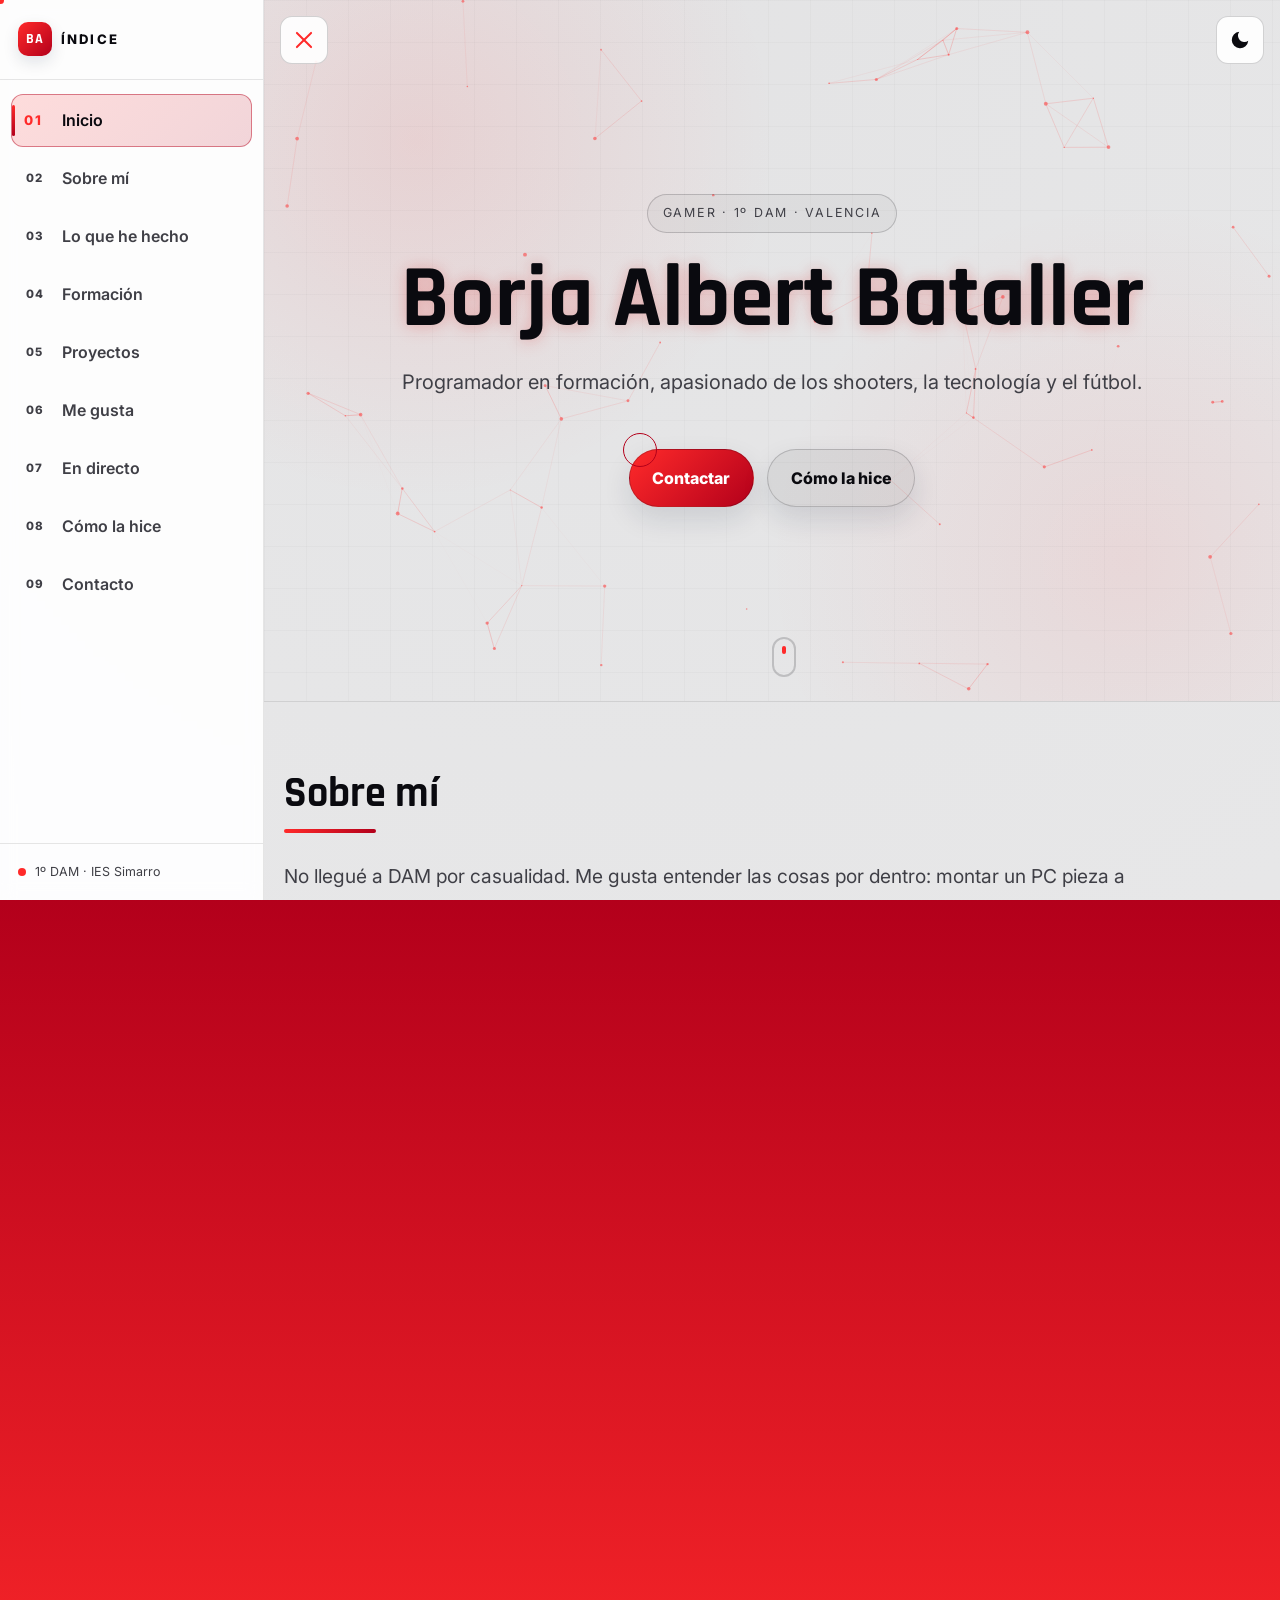
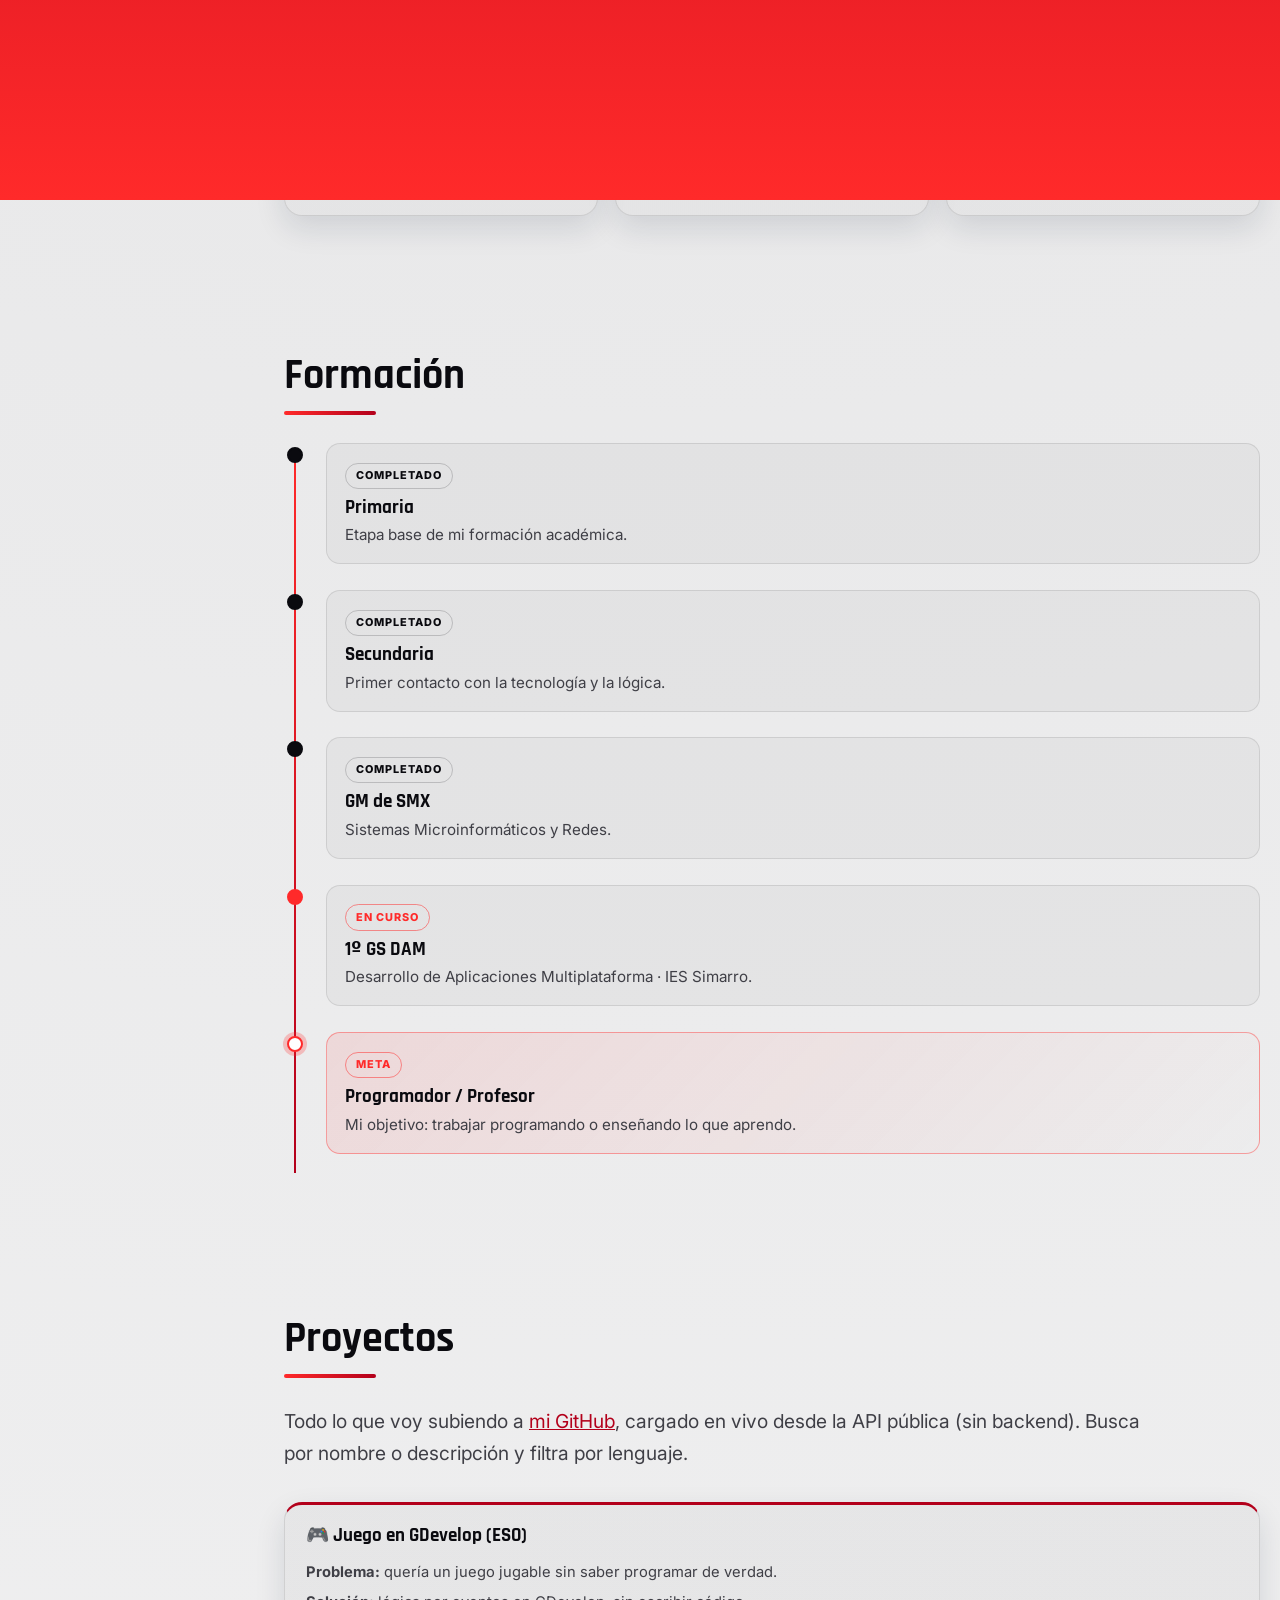
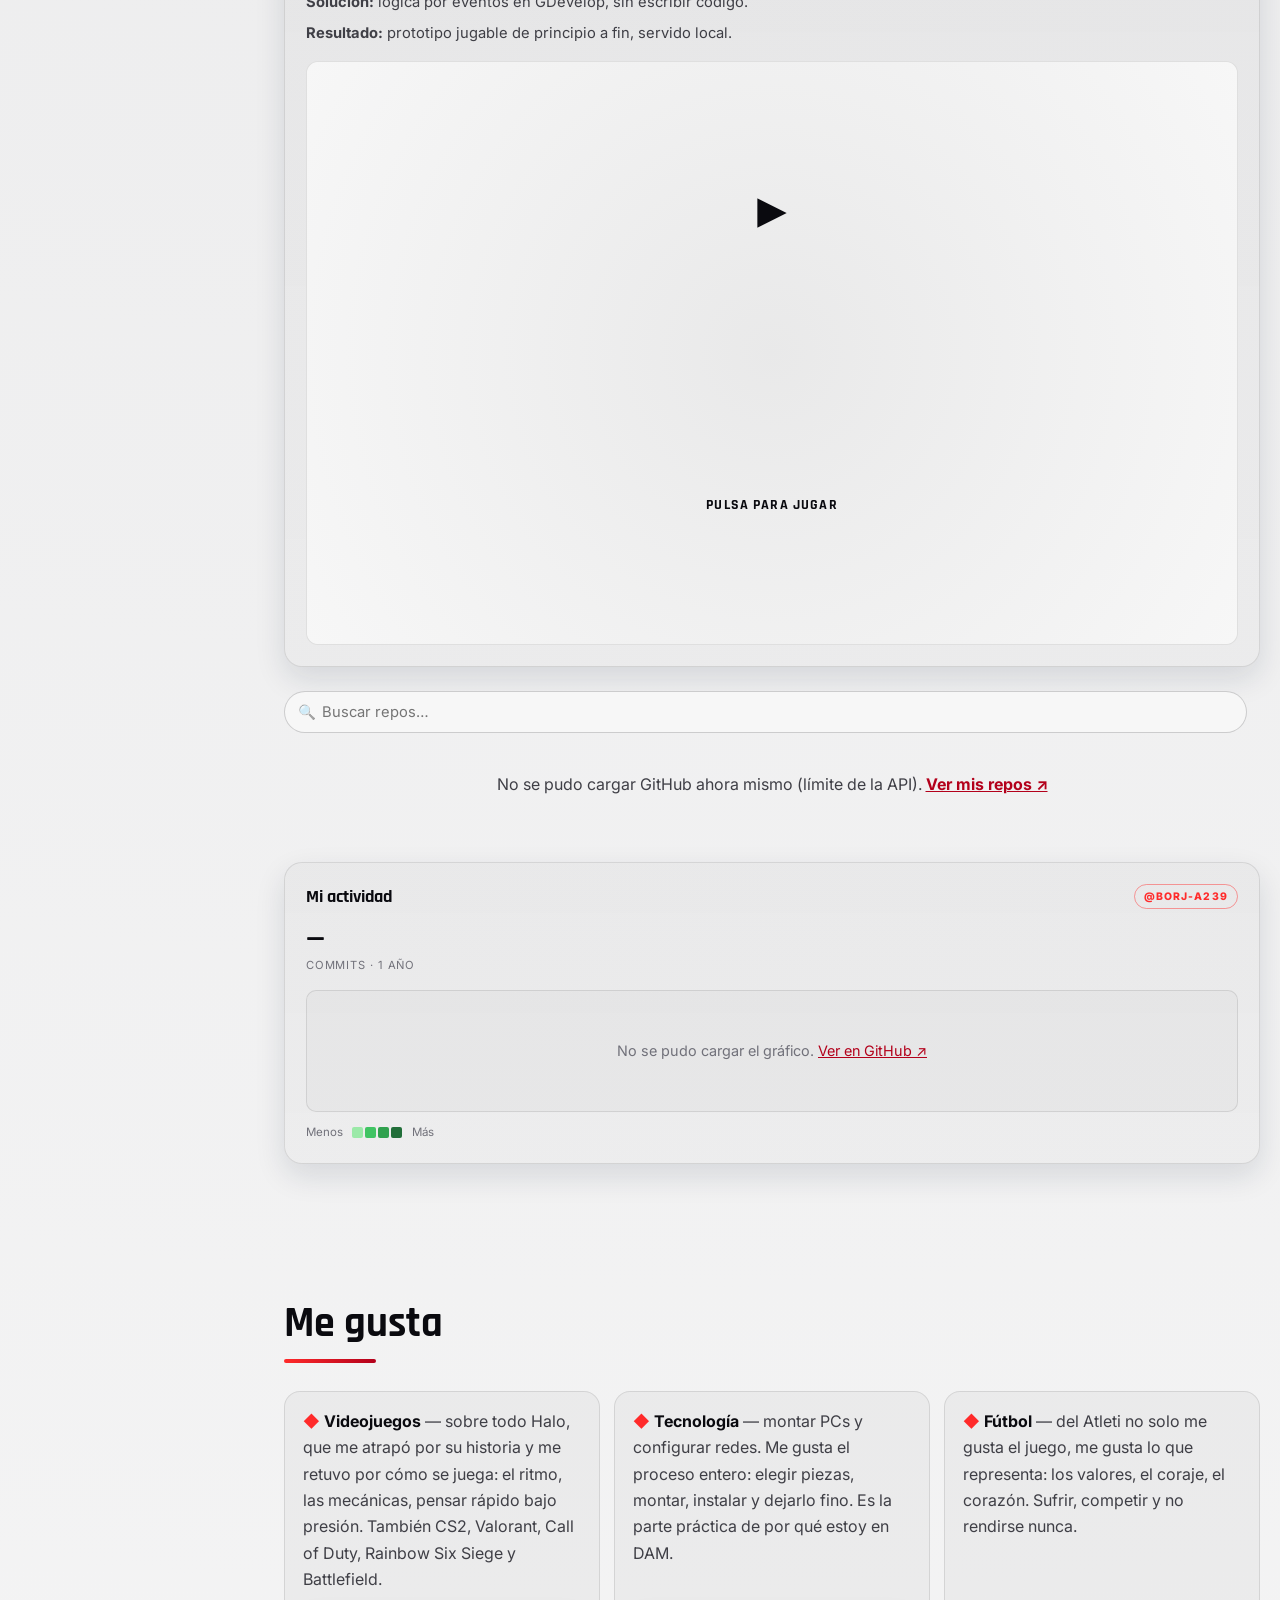
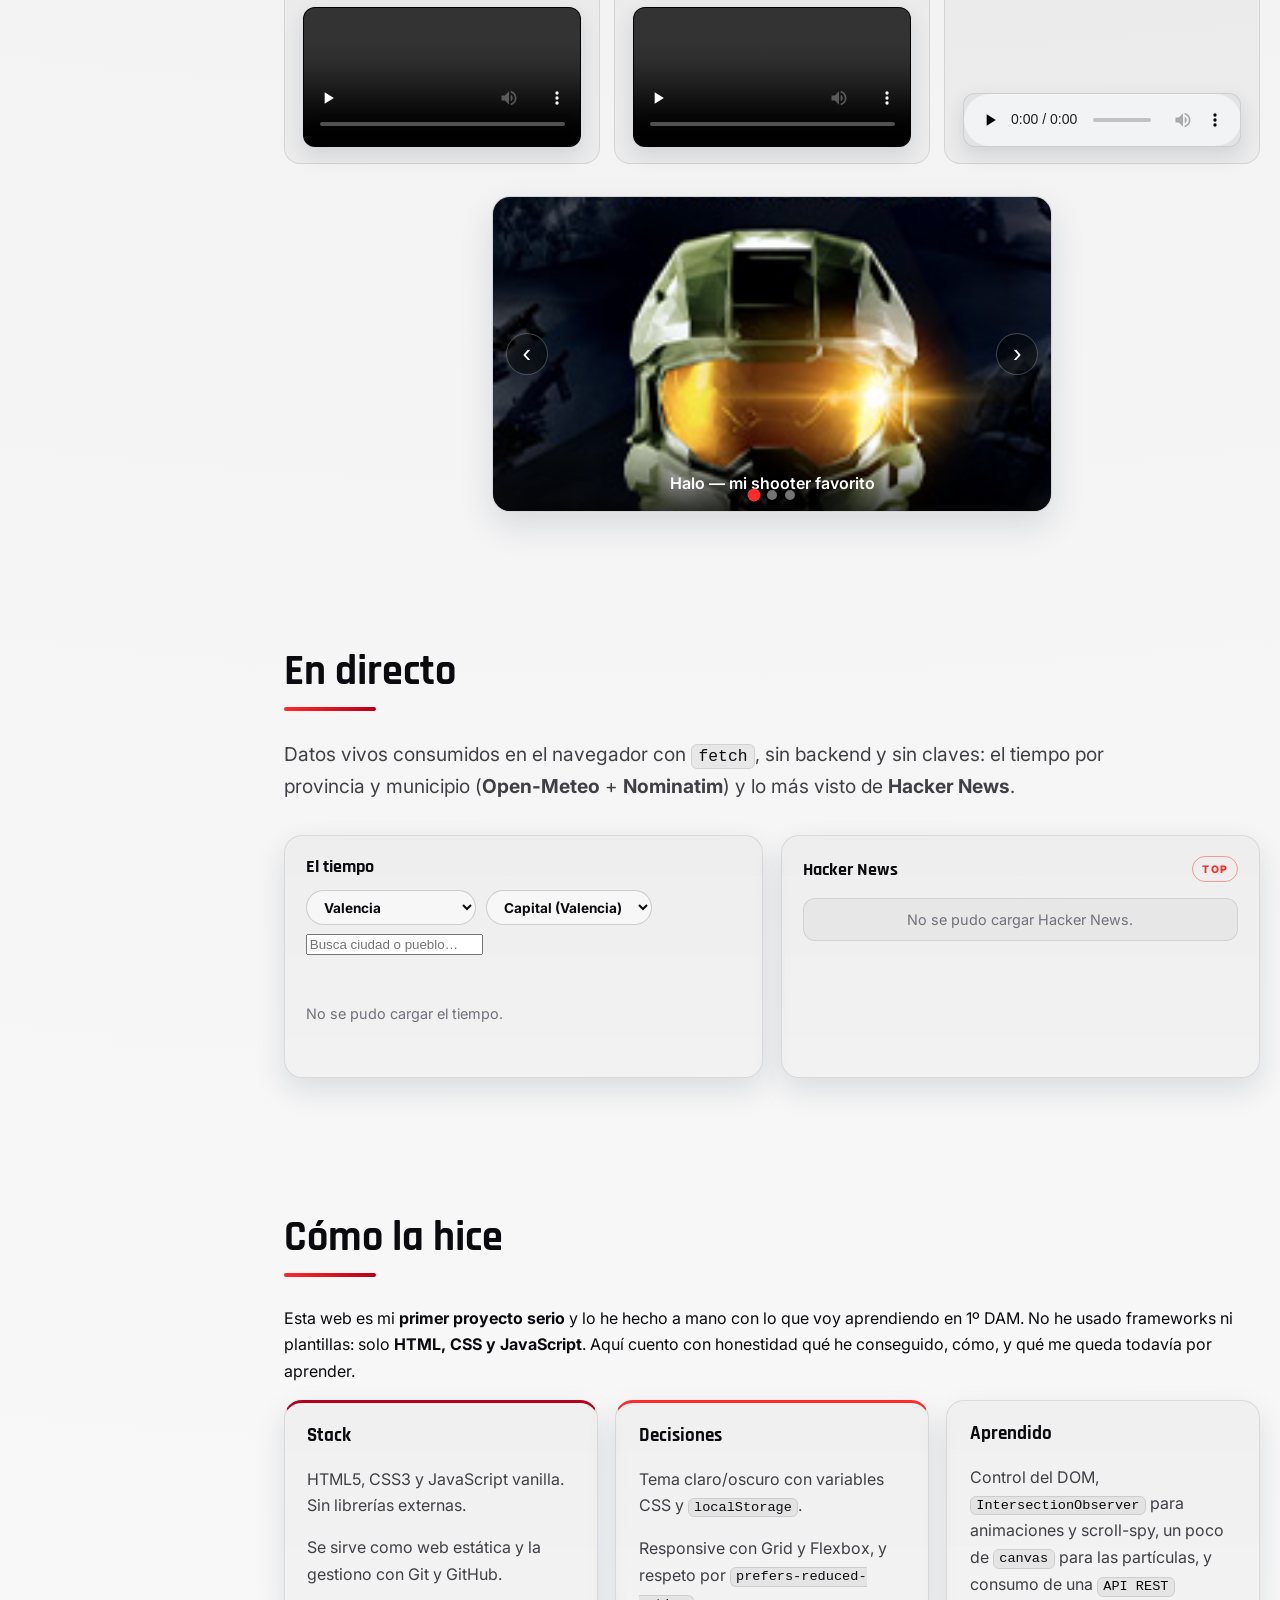
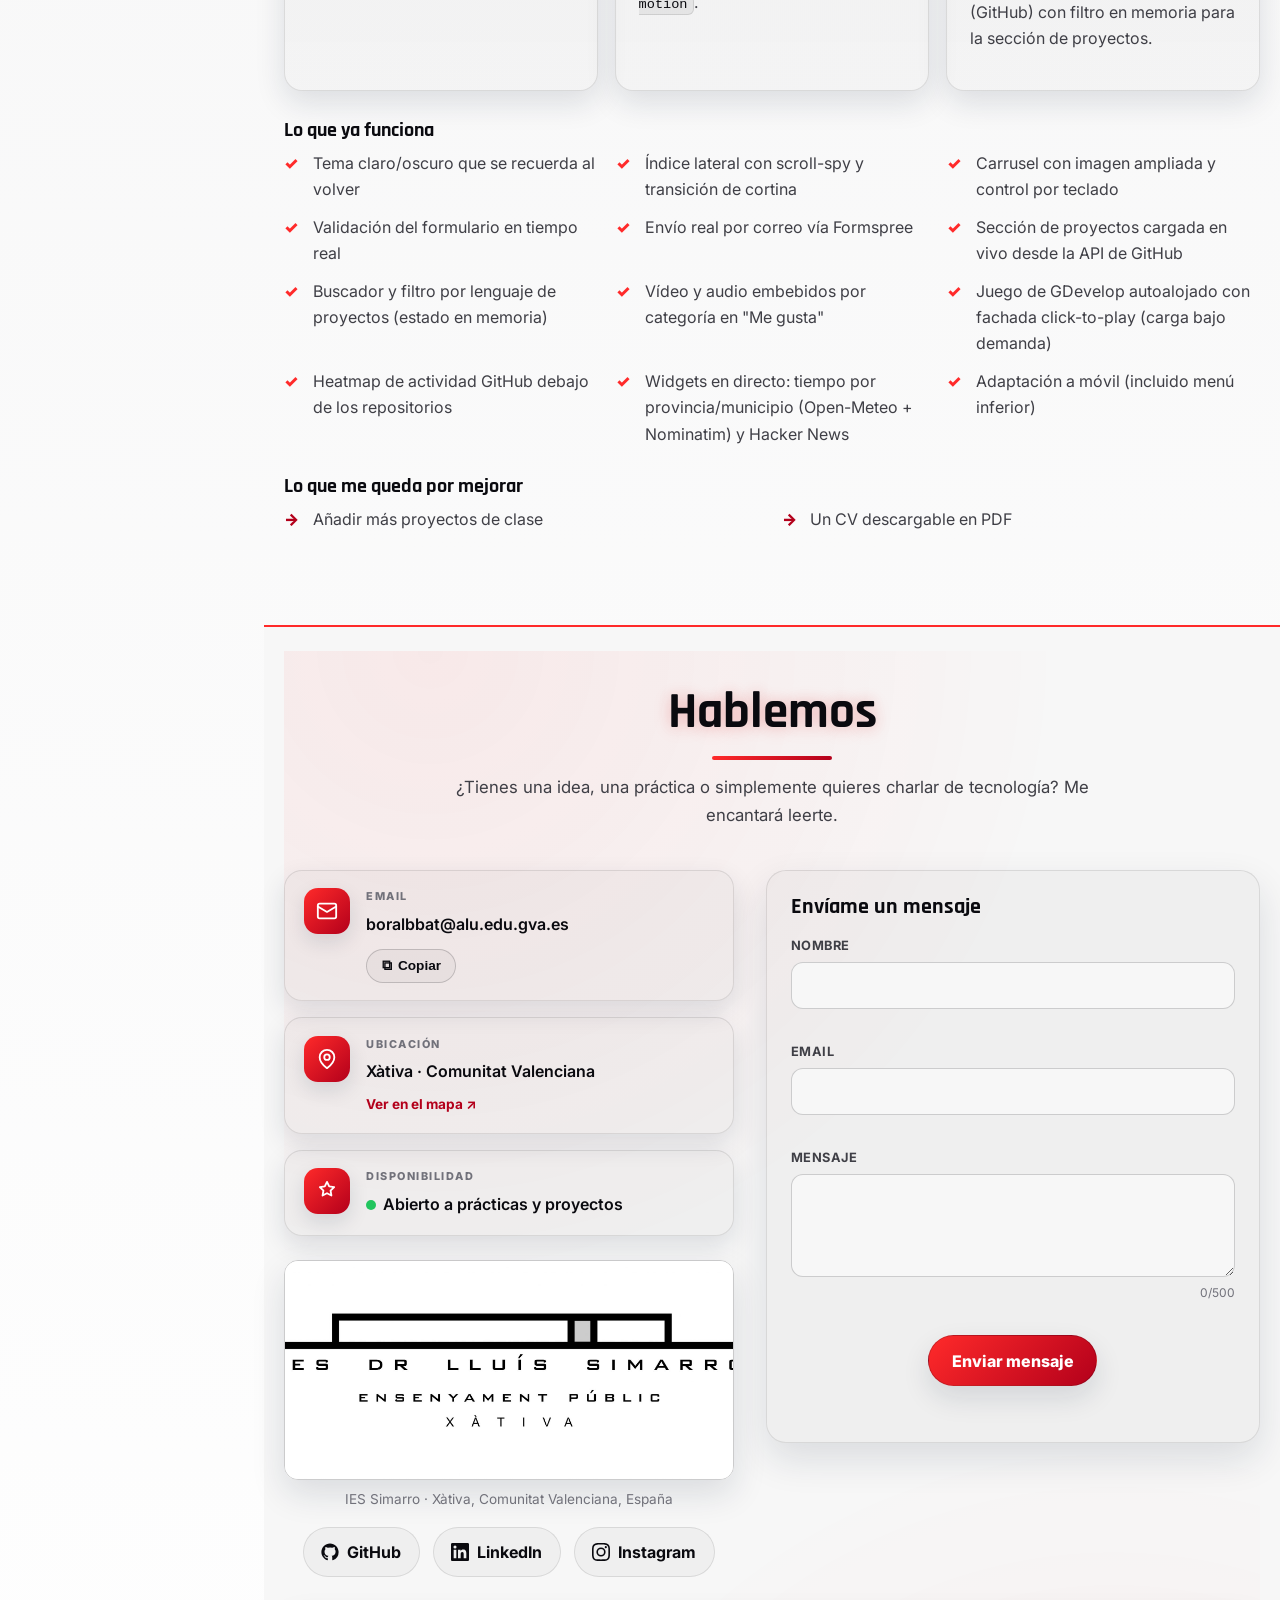
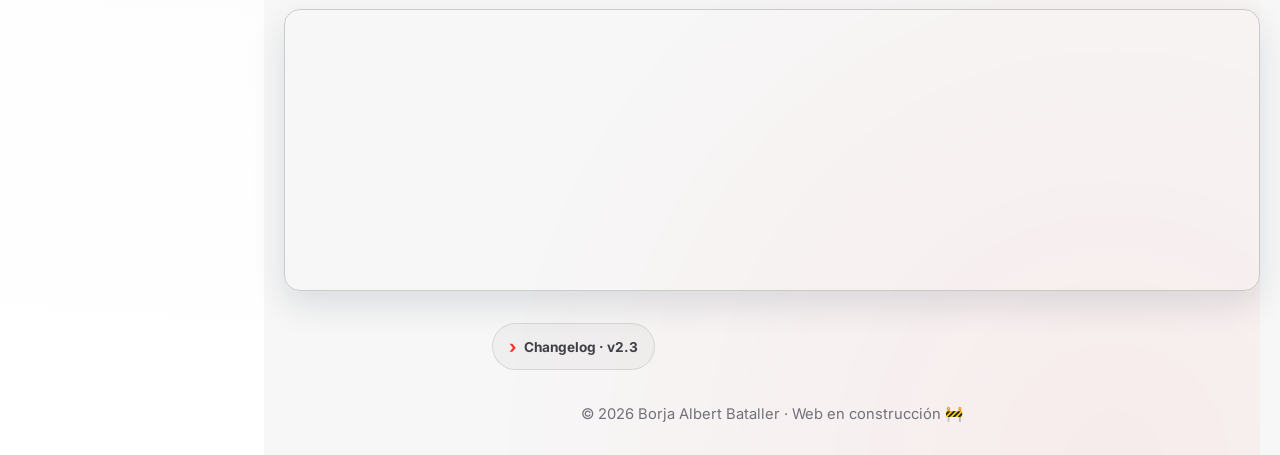
==== index.html @ 038a689f "Api de tiempo atmosferico modificado" ====
<!DOCTYPE html>
<html lang="es" data-theme="dark">
<head>
  <meta charset="UTF-8" />
  <meta name="viewport" content="width=device-width, initial-scale=1.0" />
  <title>Borja Albert Bataller | Web personal</title>
  <meta name="description" content="Web personal de Borja Albert Bataller, estudiante de 1º DAM en el IES Simarro, apasionado de la tecnología, los videojuegos y el fútbol." />
  <meta name="author" content="Borja Albert Bataller" />
  <meta name="theme-color" content="#0a0a0f" />

  <link rel="icon" href="data:image/svg+xml,<svg xmlns='http://www.w3.org/2000/svg' viewBox='0 0 64 64'><rect width='64' height='64' rx='14' fill='%23d4ff00'/><text x='50%25' y='54%25' font-family='Arial' font-size='30' font-weight='900' fill='black' text-anchor='middle' dominant-baseline='middle'>BA</text></svg>" />

  <link rel="preconnect" href="https://fonts.googleapis.com" />
  <link rel="preconnect" href="https://fonts.gstatic.com" crossorigin />
  <link href="https://fonts.googleapis.com/css2?family=Inter:wght@400;500;700&family=Rajdhani:wght@500;600;700&display=swap" rel="stylesheet" />

  <meta property="og:type" content="website" />
  <meta property="og:site_name" content="Borja Albert Bataller" />
  <meta property="og:title" content="Borja Albert Bataller | Web personal" />
  <meta property="og:description" content="Estudiante de 1º DAM, apasionado de los shooters, la tecnología y el fútbol." />
  <meta property="og:url" content="https://borj-a239.github.io/web-personal/" />
  <meta property="og:image" content="https://borj-a239.github.io/web-personal/img/tech.jpg" />
  <meta property="og:locale" content="es_ES" />
  <meta name="twitter:card" content="summary_large_image" />
  <meta name="twitter:title" content="Borja Albert Bataller | Web personal" />
  <meta name="twitter:description" content="Estudiante de 1º DAM, apasionado de los shooters, la tecnología y el fútbol." />
  <meta name="twitter:image" content="https://borj-a239.github.io/web-personal/img/tech.jpg" />

  <script>
    (function () {
      var t;
      try {
        t = localStorage.getItem("theme");
        if (!t) t = window.matchMedia("(prefers-color-scheme: light)").matches ? "light" : "dark";
      } catch (e) { t = "dark"; }
      document.documentElement.dataset.theme = t;
      document.documentElement.classList.add("js");
      var m = document.querySelector('meta[name="theme-color"]');
      if (m) m.setAttribute("content", t === "light" ? "#ffffff" : "#0a0a0f");
    })();
  </script>

  <link rel="stylesheet" href="styles.css" />
  <script src="script.js" defer></script>
</head>

<body>
  <div class="scroll-progress" aria-hidden="true"><span id="scrollProgressBar"></span></div>
  <div class="cursor-dot" id="cursorDot" aria-hidden="true"></div>
  <div class="cursor-ring" id="cursorRing" aria-hidden="true"></div>

  <div class="loader" id="loader" aria-hidden="true">
    <div class="loader-inner">
      <span class="loader-logo monogram">BA</span>
      <span class="loader-text">CARGANDO…</span>
      <div class="loader-bar"><span id="loaderBar"></span></div>
    </div>
  </div>

  <div class="curtain" id="curtain" aria-hidden="true"></div>

  <a class="skip-link" href="#contenido">Saltar al contenido principal</a>

  <button class="menu-toggle" id="menuToggle" aria-label="Índice de navegación" aria-expanded="false" aria-controls="sidebar">
    <span class="bars"><span></span><span></span><span></span></span>
    <span class="x" aria-hidden="true"></span>
  </button>

  <button class="theme-toggle" id="themeToggle" aria-label="Cambiar modo claro/oscuro">
    <svg class="icon icon-sun" viewBox="0 0 24 24" fill="none" stroke="currentColor" stroke-width="2" stroke-linecap="round">
      <circle cx="12" cy="12" r="4"></circle>
      <path d="M12 2v2M12 20v2M4.9 4.9l1.4 1.4M17.7 17.7l1.4 1.4M2 12h2M20 12h2M4.9 19.1l1.4-1.4M17.7 6.3l1.4-1.4"></path>
    </svg>
    <svg class="icon icon-moon" viewBox="0 0 24 24" fill="currentColor">
      <path d="M21 12.8A9 9 0 1 1 11.2 3a7 7 0 0 0 9.8 9.8z"></path>
    </svg>
  </button>

  <nav class="sidebar" id="sidebar" aria-label="Índice de navegación">
    <div class="sidebar-head">
      <span class="monogram monogram-sm" aria-hidden="true">BA</span>
      <span class="sidebar-brand">Índice</span>
      <button class="sidebar-close" id="sidebarClose" aria-label="Cerrar índice">✕</button>
    </div>
    <ul class="sidebar-nav">
      <li><a href="#inicio" class="nav-link active"><span class="num">01</span><span class="label">Inicio</span></a></li>
      <li><a href="#sobre-mi" class="nav-link"><span class="num">02</span><span class="label">Sobre mí</span></a></li>
      <li><a href="#hecho" class="nav-link"><span class="num">03</span><span class="label">Lo que he hecho</span></a></li>
      <li><a href="#formacion" class="nav-link"><span class="num">04</span><span class="label">Formación</span></a></li>
      <li><a href="#proyectos" class="nav-link"><span class="num">05</span><span class="label">Proyectos</span></a></li>
      <li><a href="#gusta" class="nav-link"><span class="num">06</span><span class="label">Me gusta</span></a></li>
      <li><a href="#directo" class="nav-link"><span class="num">07</span><span class="label">En directo</span></a></li>
      <li><a href="#caso" class="nav-link"><span class="num">08</span><span class="label">Cómo la hice</span></a></li>
      <li><a href="#contacto" class="nav-link"><span class="num">09</span><span class="label">Contacto</span></a></li>
    </ul>
    <div class="sidebar-foot">
      <span class="dot"></span>
      <span class="label">1º DAM · IES Simarro</span>
    </div>
  </nav>

  <div class="overlay" id="overlay"></div>
  <button class="to-top" id="toTop" aria-label="Volver arriba">↑</button>

  <div class="lightbox" id="lightbox" role="dialog" aria-modal="true" aria-label="Imagen ampliada">
    <button class="lb-close" id="lbClose" aria-label="Cerrar imagen">✕</button>
    <button class="lb-nav lb-prev" id="lbPrev" aria-label="Imagen anterior">‹</button>
    <figure class="lb-figure">
      <img id="lbImg" src="" alt="" />
      <figcaption id="lbCaption"></figcaption>
    </figure>
    <button class="lb-nav lb-next" id="lbNext" aria-label="Imagen siguiente">›</button>
  </div>

  <div class="konami" id="konami" role="dialog" aria-modal="true" aria-label="Secreto desbloqueado" aria-hidden="true">
    <div class="konami-card">
      <span class="konami-code">↑ ↑ ↓ ↓ ← → ← → B A</span>
      <h3>¡Enorabuena easter egg desbloqueado!</h3>
      <p>Eres de los míos. Sigue programando, gamer. 🎮</p>
      <button class="btn" id="konamiClose" type="button">Cerrar</button>
    </div>
    <div class="confetti" id="confetti" aria-hidden="true"></div>
  </div>

  <div class="thanks" id="thanks" role="dialog" aria-modal="true" aria-label="Mensaje enviado" aria-hidden="true">
    <div class="thanks-card">
      <div class="thanks-icon">✓</div>
      <h3>¡Mensaje enviado!</h3>
      <p>Gracias por escribirme. Te responderé al correo lo antes posible.</p>
      <button class="btn" id="thanksClose" type="button">Volver</button>
    </div>
  </div>

  <div class="page">
    <header class="hero" id="inicio">
      <canvas class="hero-particles" id="heroCanvas" aria-hidden="true"></canvas>
      <div class="hero-content">
        <p class="badge">Gamer · 1º DAM · Valencia</p>
        <h1>Borja Albert Bataller</h1>
        <p class="tagline" id="tagline">Programador en formación, apasionado de los shooters, la tecnología y el fútbol.</p>
        <div class="hero-actions">
          <a class="btn" href="#contacto">Contactar</a>
          <a class="btn btn-ghost" href="#caso">Cómo la hice</a>
        </div>
      </div>
      <a href="#sobre-mi" class="scroll-hint" aria-label="Bajar a Sobre mí">
        <span class="mouse"><span class="wheel"></span></span>
      </a>
    </header>

    <main id="contenido">
      <section id="sobre-mi" class="section reveal" aria-labelledby="sobre-mi-title">
        <h2 id="sobre-mi-title">Sobre mí</h2>
        <p class="section-intro">
          No llegué a DAM por casualidad. Me gusta entender las cosas por dentro: montar un PC
          pieza a pieza, configurar una red hasta que todo se entiende, y luego programar para que
          haga exactamente lo que quiero. El montaje y la instalación me enseñaron la parte física;
          la programación, la lógica. DAM es el punto donde las dos se encuentran. Estoy en primero,
          aprendiendo a fondo, con una idea clara en la cabeza: trabajar de lo que hago o acabar enseñándolo.
        </p>
        <div class="grid">
          <article class="card azul">
            <h3>Estudios</h3>
            <p>Estudiante de <strong>1º DAM</strong> en el <strong>IES Simarro</strong>.</p>
            <p>Empecé por el hardware (GM de SMX) y ahora estoy en el software. Quiero dominar las dos caras de la tecnología.</p>
          </article>
          <article class="card rojo">
            <h3>Perfil</h3>
            <p>Me tira entender cómo funcionan las cosas, <strong>de la pieza al código</strong>.</p>
            <p>Curioso, constante y con ganas de aprender algo nuevo cada día.</p>
          </article>
        </div>

        <div class="tech-stack">
          <h3>Tecnologías</h3>
          <ul class="badges">
            <li class="badge-tech"><span class="badge-dot" style="background:#E34C26"></span>HTML5</li>
            <li class="badge-tech"><span class="badge-dot" style="background:#1572B6"></span>CSS3</li>
            <li class="badge-tech"><span class="badge-dot" style="background:#F7DF1E"></span>JavaScript</li>
            <li class="badge-tech"><span class="badge-dot" style="background:#F05032"></span>Git</li>
            <li class="badge-tech"><span class="badge-dot" style="background:#8b5cf6"></span>GitHub</li>
            <li class="badge-tech"><span class="badge-dot" style="background:#007ACC"></span>VS Code</li>
            <li class="badge-tech"><span class="badge-dot" style="background:#A259FF"></span>Figma</li>
          </ul>
        </div>
      </section>

      <section id="hecho" class="section reveal" aria-labelledby="hecho-title">
        <h2 id="hecho-title">Lo que he hecho</h2>
        <div class="grid">
          <article class="card azul">
            <h3>En proceso</h3>
            <ul><li>1º GS DAM</li></ul>
          </article>
          <article class="card">
            <h3>Completados</h3>
            <ul><li>Primaria</li><li>Secundaria</li><li>GM de SMX</li></ul>
          </article>
          <article class="card rojo">
            <h3>Hobbies</h3>
            <ul><li>Jugar al fútbol</li><li>Jugar a los videojuegos</li></ul>
          </article>
        </div>
      </section>

      <section id="formacion" class="section reveal" aria-labelledby="formacion-title">
        <h2 id="formacion-title">Formación</h2>
        <ol class="timeline">
          <li class="tl-item done">
            <span class="tl-dot" aria-hidden="true"></span>
            <div class="tl-content"><span class="tl-tag">Completado</span><h3>Primaria</h3><p>Etapa base de mi formación académica.</p></div>
          </li>
          <li class="tl-item done">
            <span class="tl-dot" aria-hidden="true"></span>
            <div class="tl-content"><span class="tl-tag">Completado</span><h3>Secundaria</h3><p>Primer contacto con la tecnología y la lógica.</p></div>
          </li>
          <li class="tl-item done">
            <span class="tl-dot" aria-hidden="true"></span>
            <div class="tl-content"><span class="tl-tag">Completado</span><h3>GM de SMX</h3><p>Sistemas Microinformáticos y Redes.</p></div>
          </li>
          <li class="tl-item current">
            <span class="tl-dot" aria-hidden="true"></span>
            <div class="tl-content"><span class="tl-tag">En curso</span><h3>1º GS DAM</h3><p>Desarrollo de Aplicaciones Multiplataforma · IES Simarro.</p></div>
          </li>
          <li class="tl-item goal">
            <span class="tl-dot" aria-hidden="true"></span>
            <div class="tl-content"><span class="tl-tag">Meta</span><h3>Programador / Profesor</h3><p>Mi objetivo: trabajar programando o enseñando lo que aprendo.</p></div>
          </li>
        </ol>
      </section>

      <section id="proyectos" class="section reveal" aria-labelledby="proyectos-title">
        <h2 id="proyectos-title">Proyectos</h2>
        <p class="section-intro">
          Todo lo que voy subiendo a <a href="https://github.com/Borj-a239" target="_blank" rel="noopener">mi GitHub</a>,
          cargado en vivo desde la API pública (sin backend). Busca por nombre o descripción y filtra por lenguaje.
        </p>

        <div class="featured-grid">
          <article class="featured-card azul">
            <h3>🎮 Juego en GDevelop (ESO)</h3>
            <div class="feat-body">
              <p class="feat-prob"><strong>Problema:</strong> quería un juego jugable sin saber programar de verdad.</p>
              <p class="feat-sol"><strong>Solución:</strong> lógica por eventos en GDevelop, sin escribir código.</p>
              <p class="feat-res"><strong>Resultado:</strong> prototipo jugable de principio a fin, servido local.</p>
            </div>
            <div class="feat-media">
              <button class="game-facade" type="button" data-src="juego/index.html" aria-label="Cargar y jugar el juego de GDevelop">
                <span class="gf-play" aria-hidden="true">▶</span>
                <span class="gf-text">Pulsa para jugar</span>
              </button>
            </div>
          </article>
        </div>

        <div class="projects-tools">
          <label class="proj-search-wrap">
            <span class="proj-search-icon" aria-hidden="true">🔍</span>
            <input type="search" id="projectsSearch" placeholder="Buscar repos…" aria-label="Buscar proyectos por nombre o descripción" />
          </label>
          <div class="proj-lang-chips" id="projectsLangs" role="group" aria-label="Filtrar por lenguaje"></div>
        </div>
        <p class="projects-intro" id="projectsIntro" aria-live="polite"></p>
        <div class="projects-grid" id="projectsGrid">
          <div class="proj-skeleton"></div><div class="proj-skeleton"></div><div class="proj-skeleton"></div><div class="proj-skeleton"></div>
        </div>

        <!-- ===== MI ACTIVIDAD (heatmap GitHub), debajo de los repos ===== -->
        <article class="live-card gh-card reveal-inner">
          <div class="live-head"><h3>Mi actividad</h3><a class="live-tag" href="https://github.com/Borj-a239" target="_blank" rel="noopener">@Borj-a239</a></div>
          <div class="gh-summary" id="ghSummary"></div>
          <div class="gh-heat" id="ghHeat"><div class="live-skeleton"></div></div>
          <div class="gh-legend" id="ghLegend"></div>
        </article>
      </section>

      <section id="gusta" class="section reveal" aria-labelledby="gusta-title">
        <h2 id="gusta-title">Me gusta</h2>
        <ul class="likes">
          <li>
            <div class="likes-text">
              <strong>Videojuegos</strong> — sobre todo Halo, que me atrapó por su historia y me retuvo por cómo se juega: el ritmo, las mecánicas, pensar rápido bajo presión. También CS2, Valorant, Call of Duty, Rainbow Six Siege y Battlefield.
            </div>
            <video src="mp4/trailerhalo.mp4" controls preload="none" aria-label="Tráiler de Halo: The Master Chief Collection"></video>
          </li>
          <li>
            <div class="likes-text">
              <strong>Tecnología</strong> — montar PCs y configurar redes. Me gusta el proceso entero: elegir piezas, montar, instalar y dejarlo fino. Es la parte práctica de por qué estoy en DAM.
            </div>
            <video src="mp4/videopc.mp4" controls preload="none" aria-label="Vídeo de montaje de PC"></video>
          </li>
          <li>
            <div class="likes-text">
              <strong>Fútbol</strong> — del Atleti no solo me gusta el juego, me gusta lo que representa: los valores, el coraje, el corazón. Sufrir, competir y no rendirse nunca.
            </div>
            <audio src="mp3/himnoatm.mp3" controls preload="none" aria-label="Himno del Atlético de Madrid"></audio>
          </li>
        </ul>

        <div class="carousel" id="carousel" aria-label="Galería de imágenes">
          <div class="carousel-track" id="carouselTrack">
            <figure class="slide">
              <img src="img/halo.jpg" alt="Halo, mi shooter favorito" width="1280" height="720" loading="lazy" />
              <figcaption>Halo — mi shooter favorito</figcaption>
            </figure>
            <figure class="slide">
              <img src="img/tech.jpg" alt="Montaje de PC y dispositivos de red" width="1280" height="720" loading="lazy" />
              <figcaption>Tecnología — montaje de PC y redes</figcaption>
            </figure>
            <figure class="slide">
              <img src="img/imagenes.png" alt="Fútbol y Atlético de Madrid" width="1280" height="720" loading="lazy" />
              <figcaption>Fútbol — fan del Atlético de Madrid</figcaption>
            </figure>
          </div>
          <button class="car-btn car-prev" id="carPrev" aria-label="Imagen anterior">‹</button>
          <button class="car-btn car-next" id="carNext" aria-label="Imagen siguiente">›</button>
          <div class="car-dots" id="carDots"></div>
        </div>
      </section>

      <!-- ===== SECCIÓN: EN DIRECTO (tiempo + Hacker News) ===== -->
      <section id="directo" class="section reveal" aria-labelledby="directo-title">
        <h2 id="directo-title">En directo</h2>
        <p class="section-intro">
          Datos vivos consumidos en el navegador con <code>fetch</code>, sin backend y sin claves:
          el tiempo por provincia y municipio (<strong>Open-Meteo</strong> + <strong>Nominatim</strong>)
          y lo más visto de <strong>Hacker News</strong>.
        </p>

        <div class="live-grid">
          <!-- Tiempo -->
          <article class="live-card live-weather">
            <div class="wx-controls">
              <h3>El tiempo</h3>
              <div class="wx-pickers">
                <select id="provSelect" aria-label="Provincia"></select>
                <select id="munSelect" aria-label="Municipio"><option value="">Capital</option></select>
                <input id="munInput" type="search" placeholder="Busca ciudad o pueblo…" aria-label="Buscar ciudad o pueblo" />
              </div>
            </div>
            <div id="weatherBody" class="wx-body"><div class="live-skeleton wx-skel"></div></div>
          </article>

          <!-- Hacker News -->
          <article class="live-card live-hn">
            <div class="live-head"><h3>Hacker News</h3><span class="live-tag">Top</span></div>
            <ul class="hn-list" id="hnList"><li class="live-skeleton"></li><li class="live-skeleton"></li></ul>
          </article>
        </div>

        <noscript><p class="live-empty">Activa JavaScript para ver los widgets en directo.</p></noscript>
      </section>

      <section id="caso" class="section reveal" aria-labelledby="caso-title">
        <h2 id="caso-title">Cómo la hice</h2>
        <p class="lead">
          Esta web es mi <strong>primer proyecto serio</strong> y lo he hecho a mano con lo que
          voy aprendiendo en 1º DAM. No he usado frameworks ni plantillas: solo
          <strong>HTML, CSS y JavaScript</strong>. Aquí cuento con honestidad qué he conseguido,
          cómo, y qué me queda todavía por aprender.
        </p>

        <div class="grid">
          <article class="card azul">
            <h3>Stack</h3>
            <p>HTML5, CSS3 y JavaScript vanilla. Sin librerías externas.</p>
            <p>Se sirve como web estática y la gestiono con Git y GitHub.</p>
          </article>
          <article class="card rojo">
            <h3>Decisiones</h3>
            <p>Tema claro/oscuro con variables CSS y <code>localStorage</code>.</p>
            <p>Responsive con Grid y Flexbox, y respeto por <code>prefers-reduced-motion</code>.</p>
          </article>
          <article class="card">
            <h3>Aprendido</h3>
            <p>Control del DOM, <code>IntersectionObserver</code> para animaciones y scroll-spy, un poco de <code>canvas</code> para las partículas, y consumo de una <code>API REST</code> (GitHub) con filtro en memoria para la sección de proyectos.</p>
          </article>
        </div>

        <h3 class="case-sub">Lo que ya funciona</h3>
        <ul class="case-list">
          <li>Tema claro/oscuro que se recuerda al volver</li>
          <li>Índice lateral con scroll-spy y transición de cortina</li>
          <li>Carrusel con imagen ampliada y control por teclado</li>
          <li>Validación del formulario en tiempo real</li>
          <li>Envío real por correo vía Formspree</li>
          <li>Sección de proyectos cargada en vivo desde la API de GitHub</li>
          <li>Buscador y filtro por lenguaje de proyectos (estado en memoria)</li>
          <li>Vídeo y audio embebidos por categoría en "Me gusta"</li>
          <li>Juego de GDevelop autoalojado con fachada click-to-play (carga bajo demanda)</li>
          <li>Heatmap de actividad GitHub debajo de los repositorios</li>
          <li>Widgets en directo: tiempo por provincia/municipio (Open-Meteo + Nominatim) y Hacker News</li>
          <li>Adaptación a móvil (incluido menú inferior)</li>
        </ul>

        <h3 class="case-sub">Lo que me queda por mejorar</h3>
        <ul class="case-list todo">
          <li>Añadir más proyectos de clase</li>
          <li>Un CV descargable en PDF</li>
        </ul>
      </section>
    </main>

    <footer id="contacto" class="footer reveal">
      <div class="contact-shell">
        <div class="contact-head">
          <h2>Hablemos</h2>
          <p>¿Tienes una idea, una práctica o simplemente quieres charlar de tecnología? Me encantará leerte.</p>
        </div>

        <div class="contact-grid">
          <div class="contact-info">
            <div class="info-card">
              <span class="info-icon" aria-hidden="true">
                <svg viewBox="0 0 24 24" fill="none" stroke="currentColor" stroke-width="2" stroke-linecap="round" stroke-linejoin="round"><rect x="2" y="4" width="20" height="16" rx="2"></rect><path d="m2 7 10 6 10-6"></path></svg>
              </span>
              <div class="info-body">
                <span class="info-label">Email</span>
                <address class="info-value"><a href="mailto:boralbbat@alu.edu.gva.es" id="emailLink">boralbbat@alu.edu.gva.es</a></address>
                <button class="copy-btn" id="copyEmail" type="button" data-email="boralbbat@alu.edu.gva.es" aria-label="Copiar correo">
                  <span class="copy-icon">⧉</span> <span class="copy-label">Copiar</span>
                </button>
              </div>
            </div>

            <div class="info-card">
              <span class="info-icon" aria-hidden="true">
                <svg viewBox="0 0 24 24" fill="none" stroke="currentColor" stroke-width="2" stroke-linecap="round" stroke-linejoin="round"><path d="M20 10c0 6-8 12-8 12s-8-6-8-12a8 8 0 1 1 16 0Z"></path><circle cx="12" cy="10" r="3"></circle></svg>
              </span>
              <div class="info-body">
                <span class="info-label">Ubicación</span>
                <span class="info-value">Xàtiva · Comunitat Valenciana</span>
                <a class="info-link" href="https://www.google.com/maps?q=X%C3%A0tiva+Valencia" target="_blank" rel="noopener noreferrer">Ver en el mapa ↗</a>
              </div>
            </div>

            <div class="info-card">
              <span class="info-icon" aria-hidden="true">
                <svg viewBox="0 0 24 24" fill="none" stroke="currentColor" stroke-width="2" stroke-linecap="round" stroke-linejoin="round"><path d="M12 2l2.4 4.9 5.4.8-3.9 3.8.9 5.4-4.8-2.5-4.8 2.5.9-5.4L4.2 7.7l5.4-.8L12 2z"></path></svg>
              </span>
              <div class="info-body">
                <span class="info-label">Disponibilidad</span>
                <span class="info-value"><span class="avail-dot" aria-hidden="true"></span>Abierto a prácticas y proyectos</span>
              </div>
            </div>

            <figure class="ies-figure">
              <img src="img/ies.jpg" alt="IES Simarro" width="800" height="420" loading="lazy" />
              <figcaption>IES Simarro · Xàtiva, Comunitat Valenciana, España</figcaption>
            </figure>

            <nav class="social" aria-label="Redes sociales">
              <a href="https://github.com/Borj-a239" target="_blank" rel="noopener noreferrer">
                <svg viewBox="0 0 24 24" fill="currentColor" aria-hidden="true"><path d="M12 .5C5.65.5.5 5.65.5 12c0 5.08 3.29 9.39 7.86 10.91.58.1.79-.25.79-.55v-2.17c-3.2.7-3.87-1.37-3.87-1.37-.52-1.33-1.28-1.68-1.28-1.68-1.05-.72.08-.7.08-.7 1.16.08 1.77 1.19 1.77 1.19 1.03 1.77 2.7 1.26 3.36.96.1-.75.4-1.26.73-1.55-2.55-.29-5.23-1.28-5.23-5.68 0-1.26.45-2.28 1.19-3.09-.12-.29-.52-1.46.11-3.05 0 0 .97-.31 3.18 1.18a11.1 11.1 0 0 1 5.8 0c2.2-1.49 3.17-1.18 3.17-1.18.63 1.59.23 2.76.12 3.05.74.81 1.18 1.83 1.18 3.09 0 4.41-2.69 5.38-5.25 5.67.41.36.78 1.06.78 2.14v3.17c0 .31.21.66.8.55A11.5 11.5 0 0 0 23.5 12C23.5 5.65 18.35.5 12 .5Z"></path></svg>
                GitHub
              </a>
              <a href="https://www.linkedin.com/" target="_blank" rel="noopener noreferrer">
                <svg viewBox="0 0 24 24" fill="currentColor" aria-hidden="true"><path d="M20.45 20.45h-3.55v-5.57c0-1.33-.03-3.04-1.85-3.04-1.85 0-2.14 1.45-2.14 2.94v5.67H9.36V9h3.41v1.56h.05c.47-.9 1.63-1.85 3.36-1.85 3.6 0 4.27 2.37 4.27 5.45v6.29zM5.34 7.43a2.06 2.06 0 1 1 0-4.12 2.06 2.06 0 0 1 0 4.12zM7.12 20.45H3.56V9h3.56v11.45zM22.22 0H1.77C.79 0 0 .77 0 1.72v20.55C0 23.23.79 24 1.77 24h20.45c.98 0 1.78-.77 1.78-1.73V1.72C24 .77 23.2 0 22.22 0z"></path></svg>
                LinkedIn
              </a>
              <a href="https://www.instagram.com/" target="_blank" rel="noopener noreferrer">
                <svg viewBox="0 0 24 24" fill="currentColor" aria-hidden="true"><path d="M12 2.16c3.2 0 3.58.01 4.85.07 3.25.15 4.77 1.69 4.92 4.92.06 1.27.07 1.65.07 4.85s-.01 3.58-.07 4.85c-.15 3.23-1.66 4.77-4.92 4.92-1.27.06-1.65.07-4.85.07s-3.58-.01-4.85-.07c-3.26-.15-4.77-1.7-4.92-4.92-.06-1.27-.07-1.65-.07-4.85s.01-3.58.07-4.85c.15-3.23 1.66-4.77 4.92-4.92 1.27-.06 1.65-.07 4.85-.07zM12 0C8.74 0 8.33.01 7.05.07 2.7.27.27 2.7.07 7.05.01 8.33 0 8.74 0 12s.01 3.67.07 4.95c.2 4.36 2.62 6.78 6.98 6.98C8.33 23.99 8.74 24 12 24s3.67-.01 4.95-.07c4.35-.2 6.78-2.62 6.98-6.98.06-1.28.07-1.69.07-4.95s-.01-3.67-.07-4.95C23.73 2.7 21.3.27 16.95.07 15.67.01 15.26 0 12 0zm0 5.84A6.16 6.16 0 1 0 12 18.16 6.16 6.16 0 0 0 12 5.84zM12 16a4 4 0 1 1 0-8 4 4 0 0 1 0 8zm6.41-11.85a1.44 1.44 0 1 0 0 2.88 1.44 1.44 0 0 0 0-2.88z"></path></svg>
                Instagram
              </a>
            </nav>
          </div>

          <div class="contact-form-wrap">
            <h3 class="form-title">Envíame un mensaje</h3>
            <form class="contact-form" id="contactForm" novalidate>
              <div class="field">
                <label for="formName">Nombre</label>
                <input type="text" id="formName" name="name" required autocomplete="name" />
                <span class="field-error" id="errName"></span>
              </div>
              <div class="field">
                <label for="formEmail">Email</label>
                <input type="email" id="formEmail" name="email" required autocomplete="email" />
                <span class="field-error" id="errEmail"></span>
              </div>
              <div class="field">
                <label for="formMsg">Mensaje</label>
                <textarea id="formMsg" name="message" rows="4" required maxlength="500"></textarea>
                <span class="char-count" id="charCount">0/500</span>
                <span class="field-error" id="errMsg"></span>
              </div>
              <button type="submit" class="btn btn-submit">Enviar mensaje</button>
              <p class="form-status" id="formStatus" role="status" aria-live="polite"></p>
            </form>
          </div>
        </div>

        <div class="map-wrap">
          <iframe
            title="Mapa de Xàtiva, Comunitat Valenciana"
            src="https://maps.google.com/maps?q=X%C3%A0tiva%20Valencia&z=13&output=embed"
            loading="lazy"
            referrerpolicy="no-referrer-when-downgrade"></iframe>
        </div>

        <details class="changelog">
          <summary>Changelog · v2.3</summary>
          <ul class="changelog-list">
            <li><b>v2.3 — 2026</b>Heatmap de actividad movido a "Proyectos"; municipios como desplegable en cascada (Open-Meteo + Nominatim).</li>
            <li><b>v2.2 — 2026</b>"En directo" reorganizado en bento: cascada provincia→municipio, heatmap GitHub y Hacker News.</li>
            <li><b>v2.1 — 2026</b>Sección "En directo" con Open-Meteo, Free to Play y Hacker News vía fetch, sin API keys.</li>
            <li><b>v2.0 — 2026</b>Juego de GDevelop autoalojado con fachada click-to-play (carga bajo demanda) y caso problema→solución→resultado en Proyectos; vídeo y audio embebidos y alineados en "Me gusta".</li>
            <li><b>v1.9 — 2026</b>Vídeo y audio embebidos por categoría en "Me gusta" (tráiler de Halo, montaje de PC y himno del Atleti).</li>
            <li><b>v1.8 — 2026</b>Buscador y filtro por lenguaje de proyectos (estado en memoria, sin recargar la API).</li>
            <li><b>v1.7 — 2026</b>Sección "Proyectos" en vivo vía API de GitHub (branca + PR), README técnico y 2 ADRs.</li>
            <li><b>v1.6 — 2026</b>Correcciones de estructura, timeline, accesibilidad y comportamiento del easter egg.</li>
            <li><b>v1.5 — 2026</b>Rediseño de la sección de contacto: tarjetas, iconos y panel destacado.</li>
            <li><b>v1.4 — 2026</b>Case study honesto, badges de tecnologías, changelog, dimensiones en imágenes y Open Graph.</li>
            <li><b>v1.3 — 2026</b>Barra de progreso, validación del formulario y foco atrapado en modales.</li>
            <li><b>v1.2 — 2026</b>Formulario, mapa, monograma, cursor, partículas, easter egg y bottom nav.</li>
            <li><b>v1.1 — 2026</b>Tema claro/oscuro, carrusel con lightbox y animaciones reveal.</li>
            <li><b>v1.0 — 2026</b>Primera versión de la web personal.</li>
          </ul>
        </details>

        <p class="copyright">© <span id="year">2026</span> Borja Albert Bataller · Web en construcción 🚧</p>
      </div>
    </footer>
  </div>

  <nav class="bottom-nav" id="bottomNav" aria-label="Navegación inferior">
    <a href="#inicio" class="bottom-link active"><span class="bn-icon">⌂</span><span class="bn-label">Inicio</span></a>
    <a href="#sobre-mi" class="bottom-link"><span class="bn-icon">☺</span><span class="bn-label">Sobre</span></a>
    <a href="#hecho" class="bottom-link"><span class="bn-icon">★</span><span class="bn-label">Hecho</span></a>
    <a href="#formacion" class="bottom-link"><span class="bn-icon">⇪</span><span class="bn-label">Formación</span></a>
    <a href="#proyectos" class="bottom-link"><span class="bn-icon">⚙</span><span class="bn-label">Proyectos</span></a>
    <a href="#gusta" class="bottom-link"><span class="bn-icon">♥</span><span class="bn-label">Gusta</span></a>
    <a href="#directo" class="bottom-link"><span class="bn-icon">⚡</span><span class="bn-label">Directo</span></a>
    <a href="#contacto" class="bottom-link"><span class="bn-icon">✉</span><span class="bn-label">Contacto</span></a>
  </nav>
</body>
</html>
---- styles.css ----
/* ===== TEMA OSCUR: NEGRE + GROC FLUORESCENT ===== */
:root,
:root[data-theme="dark"] {
  --bg: #000000;
  --bg-2: #050505;
  --glow-1: rgba(212, 255, 0, 0.22);
  --glow-2: rgba(255, 255, 255, 0.10);
  --grid: rgba(255, 255, 255, 0.05);
  --surface: rgba(255, 255, 255, 0.05);
  --surface-2: rgba(255, 255, 255, 0.02);
  --surface-hover: rgba(255, 255, 255, 0.08);
  --border: rgba(255, 255, 255, 0.10);
  --border-strong: rgba(255, 255, 255, 0.20);
  --panel-bg: rgba(6, 6, 6, 0.92);
  --panel-border: rgba(255, 255, 255, 0.08);
  --text: #f5f5f5;
  --text-soft: #d4d4d4;
  --muted: #9a9a9a;
  --accent: #d4ff00;
  --accent-2: #ffffff;
  --on-accent: #000000;
  --shadow: rgba(0, 0, 0, 0.5);
  --loader-bg: #000000;
  --kbd-bg: rgba(255, 255, 255, 0.06);
  --title-glow: 0 0 28px rgba(212, 255, 0, 0.35), 0 0 18px rgba(212, 255, 0, 0.20);
  --title-glow-strong: 0 0 42px rgba(212, 255, 0, 0.60), 0 0 28px rgba(212, 255, 0, 0.35);
  --brand-grad: linear-gradient(135deg, var(--accent), var(--accent-2));
  --gh0:#161b22; --gh1:#0e4429; --gh2:#006d32; --gh3:#26a641; --gh4:#39d353;
}

/* ===== TEMA CLAR: BLANC + ROIG ===== */
:root[data-theme="light"] {
  --bg: #ffffff;
  --bg-2: #f7f7f7;
  --glow-1: rgba(255, 42, 42, 0.10);
  --glow-2: rgba(255, 42, 42, 0.08);
  --grid: rgba(10, 10, 15, 0.05);
  --surface: rgba(10, 10, 15, 0.03);
  --surface-2: rgba(10, 10, 15, 0.02);
  --surface-hover: rgba(10, 10, 15, 0.06);
  --border: rgba(10, 10, 15, 0.1);
  --border-strong: rgba(10, 10, 15, 0.18);
  --panel-bg: rgba(255, 255, 255, 0.92);
  --panel-border: rgba(10, 10, 15, 0.1);
  --text: #0a0a0f;
  --text-soft: #3f3f46;
  --muted: #71717a;
  --accent: #ff2a2a;
  --accent-2: #b3001b;
  --on-accent: #ffffff;
  --shadow: rgba(20, 30, 60, 0.12);
  --loader-bg: #ffffff;
  --kbd-bg: rgba(10, 10, 15, 0.06);
  --title-glow: 0 2px 18px rgba(255, 42, 42, 0.18), 0 0 14px rgba(179, 0, 27, 0.12);
  --title-glow-strong: 0 0 40px rgba(255, 42, 42, 0.50), 0 0 28px rgba(255, 42, 42, 0.30);
  --brand-grad: linear-gradient(135deg, var(--accent), var(--accent-2));
  --gh0:#ebedf0; --gh1:#9be9a8; --gh2:#40c463; --gh3:#30a14e; --gh4:#216e39;
}

:root {
  --font-display: "Rajdhani", system-ui, sans-serif;
  --font-body: "Inter", system-ui, sans-serif;
}

* { box-sizing: border-box; }
html { scroll-behavior: smooth; }

body {
  margin: 0;
  background: var(--bg);
  background: radial-gradient(circle at top, color-mix(in srgb, var(--bg) 88%, #1a1a24), var(--bg));
  color: var(--text);
  font-family: var(--font-body);
  line-height: 1.65;
  overflow-x: hidden;
  transition: background 0.4s ease, color 0.4s ease;
}

a { color: var(--accent-2); }
h1, h2, h3 { line-height: 1.15; font-family: var(--font-display); }
code {
  font-family: ui-monospace, "SF Mono", "Cascadia Code", Consolas, monospace;
  font-size: 0.85em; padding: 0.1em 0.4em; border-radius: 6px;
  background: var(--kbd-bg); color: var(--text); border: 1px solid var(--border);
}
kbd {
  font-family: inherit; font-size: 0.72rem; font-weight: 700; padding: 2px 6px;
  border: 1px solid var(--border-strong); border-bottom-width: 2px; border-radius: 6px;
  background: var(--kbd-bg); color: var(--text);
}

.skip-link {
  position: absolute; top: 0; left: -9999px; background: var(--accent); color: var(--on-accent);
  padding: 0.75rem 1rem; z-index: 1000; border-radius: 0 0 10px 10px; font-weight: 700; text-decoration: none;
}
.skip-link:focus { left: 0; }

.scroll-progress { position: fixed; top: 0; left: 0; right: 0; height: 3px; z-index: 205; background: transparent; }
.scroll-progress span { display: block; height: 100%; width: 0; background: var(--brand-grad); box-shadow: 0 0 8px var(--accent); transition: width 0.1s linear; }

.monogram {
  display: inline-grid; place-items: center;
  width: 44px; height: 44px; border-radius: 12px;
  background: var(--brand-grad); color: var(--on-accent);
  font-family: var(--font-display); font-weight: 700; font-size: 1.05rem; letter-spacing: 0.05em;
  box-shadow: 0 6px 16px var(--shadow); flex: none;
}
.monogram-sm { width: 34px; height: 34px; font-size: 0.9rem; border-radius: 10px; }

.cursor-dot, .cursor-ring {
  position: fixed; top: 0; left: 0; z-index: 9999; pointer-events: none;
  border-radius: 50%; opacity: 0; transition: opacity 0.2s ease;
}
.cursor-dot { width: 7px; height: 7px; background: var(--accent); margin: -3.5px 0 0 -3.5px; }
.cursor-ring {
  width: 34px; height: 34px; border: 1.5px solid var(--accent-2);
  margin: -17px 0 0 -17px; transition: width 0.2s ease, height 0.2s ease, border-color 0.2s ease, opacity 0.2s ease;
}
.cursor-ring.is-hover { width: 52px; height: 52px; border-color: var(--accent); }
@media (pointer: fine) {
  body { cursor: none; }
  a, button, .copy-btn, .car-btn, .nav-link, .bottom-link, .social a { cursor: none; }
  input, textarea, label, select { cursor: text; }
  .cursor-dot, .cursor-ring { opacity: 1; }
}

.loader { position: fixed; inset: 0; z-index: 200; display: grid; place-items: center; background: var(--loader-bg); transition: opacity 0.5s ease, visibility 0.5s ease; }
.loader.hide { opacity: 0; visibility: hidden; }
.loader-inner { text-align: center; display: grid; justify-items: center; gap: 0.4rem; }
.loader-logo { display: inline-grid; place-items: center; width: 64px; height: 64px; font-size: 1.6rem; font-weight: 900; letter-spacing: 0.08em; color: var(--accent); text-shadow: 0 0 24px var(--accent); animation: blink 1s steps(2) infinite; }
.loader-text { display: block; margin: 0.6rem 0 1rem; font-size: 0.8rem; letter-spacing: 0.35em; color: var(--text-soft); }
.loader-bar { width: 220px; height: 6px; margin: 0 auto; border-radius: 999px; background: var(--border-strong); overflow: hidden; }
.loader-bar span { display: block; height: 100%; width: 0; border-radius: 999px; background: linear-gradient(90deg, var(--accent), var(--accent-2)); transition: width 0.3s ease; }

.curtain { position: fixed; left: 0; bottom: 0; width: 100%; height: 100%; z-index: 120; background: linear-gradient(180deg, var(--accent-2), var(--accent)); transform: translateY(100%); pointer-events: none; }
.curtain.cover { transform: translateY(0); transition: transform 0.4s cubic-bezier(0.7, 0, 0.3, 1); }
.curtain.reveal { transform: translateY(-100%); transition: transform 0.45s cubic-bezier(0.7, 0, 0.3, 1); }

.to-top { position: fixed; right: 1.25rem; bottom: 1.25rem; z-index: 30; width: 46px; height: 46px; border: 1px solid var(--border-strong); border-radius: 50%; background: var(--panel-bg); color: var(--text); font-size: 1.2rem; font-weight: 800; cursor: pointer; opacity: 0; visibility: hidden; transform: translateY(12px); transition: opacity 0.3s ease, transform 0.3s ease, visibility 0.3s ease, background 0.2s ease, border-color 0.2s ease; }
.to-top.show { opacity: 1; visibility: visible; transform: none; }
.to-top:hover, .to-top:focus-visible { background: var(--accent); border-color: var(--accent); color: var(--on-accent); transform: translateY(-3px); }

.theme-toggle { position: fixed; top: 1rem; right: 1rem; z-index: 60; width: 48px; height: 48px; display: grid; place-content: center; border: 1px solid var(--border-strong); border-radius: 12px; background: var(--panel-bg); color: var(--text); cursor: pointer; transition: border-color 0.2s ease, transform 0.2s ease, color 0.2s ease; }
.theme-toggle:hover, .theme-toggle:focus-visible { border-color: var(--accent); color: var(--accent); transform: translateY(-2px) rotate(15deg); }
.theme-toggle .icon { width: 22px; height: 22px; display: block; }
.theme-toggle .icon-moon { display: none; }
:root[data-theme="light"] .theme-toggle .icon-sun { display: none; }
:root[data-theme="light"] .theme-toggle .icon-moon { display: block; }

.menu-toggle { position: fixed; top: 1rem; left: 1rem; z-index: 60; width: 48px; height: 48px; display: grid; place-items: center; padding: 0; border: 1px solid var(--border-strong); border-radius: 12px; background: var(--panel-bg); cursor: pointer; transition: border-color 0.2s ease, transform 0.2s ease, left 0.35s ease; }
.menu-toggle:hover, .menu-toggle:focus-visible { border-color: var(--accent); transform: translateY(-2px); }
.menu-toggle .bars, .menu-toggle .x { grid-area: 1 / 1; }
.menu-toggle .bars { display: grid; gap: 5px; opacity: 1; transform: scale(1); transition: opacity 0.3s ease, transform 0.3s ease; }
.menu-toggle .bars span { display: block; width: 20px; height: 2px; border-radius: 2px; background: var(--text); }
.menu-toggle .x { position: relative; width: 22px; height: 22px; opacity: 0; transform: scale(0.6) rotate(-90deg); transition: opacity 0.3s ease, transform 0.3s ease; }
.menu-toggle .x::before, .menu-toggle .x::after { content: ""; position: absolute; top: 50%; left: 50%; width: 22px; height: 2px; border-radius: 2px; background: var(--accent); }
.menu-toggle .x::before { transform: translate(-50%, -50%) rotate(45deg); }
.menu-toggle .x::after  { transform: translate(-50%, -50%) rotate(-45deg); }
@media (max-width: 899px) {
  body.sidebar-open .menu-toggle .bars { opacity: 0; transform: scale(0.6); }
  body.sidebar-open .menu-toggle .x { opacity: 1; transform: scale(1) rotate(0); }
}
@media (min-width: 900px) {
  .menu-toggle .bars { opacity: 0; transform: scale(0.6); }
  .menu-toggle .x { opacity: 1; transform: scale(1) rotate(0); }
  body.sidebar-collapsed .menu-toggle .bars { opacity: 1; transform: scale(1); }
  body.sidebar-collapsed .menu-toggle .x { opacity: 0; transform: scale(0.6) rotate(-90deg); }
}

.sidebar { position: fixed; top: 0; left: 0; z-index: 50; width: var(--sidebar-width, 264px); height: 100vh; display: flex; flex-direction: column; background: var(--panel-bg); backdrop-filter: blur(8px); border-right: 1px solid var(--panel-border); transform: translateX(-100%); transition: transform 0.4s cubic-bezier(0.22, 1, 0.36, 1), width 0.4s ease; }
.sidebar-head { display: flex; align-items: center; gap: 0.6rem; padding: 1.4rem 1.1rem; border-bottom: 1px solid var(--panel-border); }
.sidebar-brand { font-weight: 800; letter-spacing: 0.16em; text-transform: uppercase; font-size: 0.82rem; color: var(--text); white-space: nowrap; }
.sidebar-close { margin-left: auto; border: none; background: transparent; color: var(--text-soft); font-size: 1.1rem; cursor: pointer; display: none; transition: color 0.2s ease, transform 0.2s ease; }
.sidebar-close:hover, .sidebar-close:focus-visible { color: var(--accent); transform: rotate(90deg); }
.sidebar-nav { list-style: none; margin: 0; padding: 0.9rem 0.7rem; display: grid; gap: 0.35rem; overflow-y: auto; }
.nav-link { position: relative; display: flex; align-items: center; gap: 0.9rem; padding: 0.75rem 0.85rem; border-radius: 12px; text-decoration: none; color: var(--text-soft); border: 1px solid transparent; transition: background 0.25s ease, color 0.25s ease, border-color 0.25s ease, padding-left 0.25s ease; }
.nav-link::before { content: ""; position: absolute; left: 0; top: 50%; width: 3px; height: 0; border-radius: 3px; background: linear-gradient(var(--accent), var(--accent-2)); transform: translateY(-50%); transition: height 0.25s ease; }
.nav-link .num { font-size: 0.72rem; font-weight: 800; letter-spacing: 0.08em; color: var(--text-soft); min-width: 22px; transition: color 0.25s ease, transform 0.25s ease; }
.nav-link .label { font-weight: 600; white-space: nowrap; overflow: hidden; }
.nav-link:hover, .nav-link:focus-visible { background: var(--surface-hover); color: var(--text); padding-left: 1.15rem; }
.nav-link:hover::before, .nav-link.active::before { height: 60%; }
.nav-link.active { background: linear-gradient(135deg, color-mix(in srgb, var(--accent) 16%, transparent), color-mix(in srgb, var(--accent-2) 16%, transparent)); color: var(--text); border-color: color-mix(in srgb, var(--accent-2) 45%, transparent); }
.nav-link.active .num { color: var(--accent); transform: scale(1.15); }
.sidebar-foot { margin-top: auto; padding: 1.1rem; border-top: 1px solid var(--panel-border); display: flex; align-items: center; gap: 0.6rem; font-size: 0.78rem; color: var(--text-soft); white-space: nowrap; }
.sidebar-foot .dot { width: 8px; height: 8px; border-radius: 50%; background: var(--accent); flex: none; animation: pulse 1.8s ease-in-out infinite; }
.overlay { position: fixed; inset: 0; z-index: 40; background: rgba(0, 0, 0, 0.6); opacity: 0; visibility: hidden; transition: opacity 0.3s ease, visibility 0.3s ease; }

.hero { min-height: 78vh; min-height: 78dvh; display: grid; place-items: center; text-align: center; padding: 5rem 1.25rem; position: relative; overflow: hidden; border-bottom: 1px solid var(--border); }
.hero::before { content: ""; position: absolute; inset: 0; background: radial-gradient(circle at 15% 20%, var(--glow-1), transparent 35%), radial-gradient(circle at 85% 80%, var(--glow-2), transparent 35%); pointer-events: none; animation: bgShift 12s ease-in-out infinite alternate; }
.hero::after { content: ""; position: absolute; inset: 0; background-image: linear-gradient(var(--grid) 1px, transparent 1px), linear-gradient(90deg, var(--grid) 1px, transparent 1px); background-size: 42px 42px; opacity: 0.45; pointer-events: none; }
.hero-particles { position: absolute; inset: 0; z-index: 0; pointer-events: none; }
.hero-content { position: relative; z-index: 1; max-width: 850px; }
.hero-content > * { opacity: 0; animation: heroIn 0.9s cubic-bezier(0.22, 1, 0.36, 1) forwards; }
.hero-content .badge { animation-delay: 0.1s; }
.hero-content h1 { animation-delay: 0.25s; }
.hero-content .tagline { animation-delay: 0.4s; }
.hero-content .hero-actions { animation-delay: 0.55s; }
.badge { display: inline-block; margin: 0 0 1rem; padding: 0.5rem 0.9rem; border: 1px solid var(--border-strong); border-radius: 999px; background: var(--surface); color: var(--text-soft); font-size: 0.78rem; text-transform: uppercase; letter-spacing: 0.14em; }
.hero h1 { margin: 0 0 1rem; font-size: clamp(2.75rem, 9vw, 5.5rem); color: var(--text); text-shadow: var(--title-glow); animation: heroIn 0.9s cubic-bezier(0.22, 1, 0.36, 1) 0.25s forwards, glow 4s ease-in-out 1s infinite; }
.tagline { margin: 0 auto 2rem; color: var(--text-soft); font-size: clamp(1.05rem, 2.5vw, 1.25rem); min-height: 3.2rem; }
.hero-actions { display: flex; gap: 0.85rem; justify-content: center; flex-wrap: wrap; }
.btn { position: relative; overflow: hidden; display: inline-flex; align-items: center; gap: 0.5rem; padding: 0.9rem 1.4rem; border-radius: 999px; text-decoration: none; font-weight: 800; color: var(--on-accent); border: 1px solid var(--border-strong); background: var(--brand-grad); box-shadow: 0 12px 28px var(--shadow); cursor: pointer; font-size: 1rem; font-family: inherit; transition: transform 0.2s ease, box-shadow 0.2s ease; }
.btn::after { content: ""; position: absolute; top: 0; left: -120%; width: 60%; height: 100%; background: linear-gradient(120deg, transparent, rgba(255, 255, 255, 0.35), transparent); transform: skewX(-20deg); transition: left 0.5s ease; }
.btn:hover::after, .btn:focus-visible::after { left: 130%; }
.btn:hover, .btn:focus-visible { transform: translateY(-3px) scale(1.03); box-shadow: 0 16px 34px var(--shadow); }
.btn-ghost { background: var(--surface-hover); color: var(--text); }
.scroll-hint { position: absolute; bottom: 1.5rem; left: 50%; transform: translateX(-50%); z-index: 1; opacity: 0; animation: heroIn 0.8s ease 0.9s forwards; }
.mouse { display: block; width: 24px; height: 40px; border: 2px solid var(--border-strong); border-radius: 14px; position: relative; }
.wheel { position: absolute; top: 7px; left: 50%; width: 4px; height: 8px; margin-left: -2px; border-radius: 4px; background: var(--accent); animation: wheel 1.6s ease-in-out infinite; }

.section { max-width: 1080px; margin: 0 auto; padding: 4.25rem 1.25rem; scroll-margin-top: 1rem; }
.section h2 { margin: 0 0 1.75rem; font-size: clamp(1.8rem, 4vw, 2.6rem); color: var(--text); }
.section h2::after { content: ""; display: block; width: 92px; height: 4px; margin-top: 0.7rem; border-radius: 999px; background: linear-gradient(90deg, var(--accent), var(--accent-2)); transform: scaleX(0); transform-origin: left; transition: transform 0.7s cubic-bezier(0.22, 1, 0.36, 1) 0.15s; }
.reveal.visible h2::after { transform: scaleX(1); }
.section-intro { margin: 0 0 2rem; color: var(--text-soft); font-size: clamp(1.05rem, 2vw, 1.2rem); max-width: 72ch; }
.grid { display: grid; grid-template-columns: repeat(auto-fit, minmax(250px, 1fr)); gap: 1.1rem; }
.card { background: linear-gradient(180deg, var(--surface), var(--surface-2)); border: 1px solid var(--border); border-radius: 18px; padding: 1.4rem; box-shadow: 0 12px 30px var(--shadow); opacity: 0; transform: translateY(24px); transition: opacity 0.6s ease, transform 0.6s cubic-bezier(0.22, 1, 0.36, 1), box-shadow 0.3s ease, border-color 0.3s ease; }
.reveal.visible .card { opacity: 1; transform: none; }
.reveal.visible .card:nth-child(1) { transition-delay: 0.1s; }
.reveal.visible .card:nth-child(2) { transition-delay: 0.22s; }
.reveal.visible .card:nth-child(3) { transition-delay: 0.34s; }
.card:hover { transform: translateY(-6px); border-color: var(--border-strong); box-shadow: 0 18px 40px var(--shadow); }
.card.azul:hover { border-color: color-mix(in srgb, var(--accent-2) 60%, transparent); }
.card.rojo:hover { border-color: color-mix(in srgb, var(--accent) 60%, transparent); }
.card h3 { margin-top: 0; color: var(--text); }
.card p, .card li { color: var(--text-soft); }
.card ul { margin: 0; padding-left: 1.2rem; }
.card.azul { border-top: 3px solid var(--accent-2); }
.card.rojo { border-top: 3px solid var(--accent); }

.timeline { list-style: none; margin: 0; padding: 0; position: relative; }
.timeline::before { content: ""; position: absolute; top: 6px; bottom: 6px; left: 10px; width: 2px; background: linear-gradient(180deg, var(--accent), var(--accent-2)); }
.tl-item { position: relative; padding: 0 0 1.6rem 2.6rem; opacity: 0; transform: translateX(-16px); transition: opacity 0.55s ease, transform 0.55s cubic-bezier(0.22, 1, 0.36, 1); }
.reveal.visible .tl-item { opacity: 1; transform: none; }
.reveal.visible .tl-item:nth-child(1) { transition-delay: 0.05s; }
.reveal.visible .tl-item:nth-child(2) { transition-delay: 0.16s; }
.reveal.visible .tl-item:nth-child(3) { transition-delay: 0.27s; }
.reveal.visible .tl-item:nth-child(4) { transition-delay: 0.38s; }
.reveal.visible .tl-item:nth-child(5) { transition-delay: 0.49s; }
.tl-dot { position: absolute; left: 3px; top: 4px; width: 16px; height: 16px; border-radius: 50%; background: var(--bg); border: 2px solid var(--text-soft); transition: transform 0.25s ease; }
.tl-item:hover .tl-dot { transform: scale(1.2); }
.tl-item.done .tl-dot { border-color: var(--text); background: var(--text); }
.tl-item.current .tl-dot { border-color: var(--accent); background: var(--accent); animation: pulse 1.8s ease-in-out infinite; }
.tl-item.goal .tl-dot { border-color: var(--accent); background: var(--bg); box-shadow: 0 0 0 4px color-mix(in srgb, var(--accent) 25%, transparent); }
.tl-content { background: var(--surface); border: 1px solid var(--border); border-radius: 14px; padding: 1rem 1.15rem; transition: border-color 0.25s ease, transform 0.25s ease, background 0.25s ease; }
.tl-item:hover .tl-content { border-color: var(--accent); transform: translateX(4px); }
.tl-item.goal .tl-content { border-color: color-mix(in srgb, var(--accent) 40%, transparent); background: linear-gradient(135deg, color-mix(in srgb, var(--accent) 10%, transparent), transparent); }
.tl-tag { display: inline-block; font-size: 0.68rem; font-weight: 800; letter-spacing: 0.1em; text-transform: uppercase; padding: 0.2rem 0.6rem; border-radius: 999px; border: 1px solid var(--border-strong); color: var(--text-soft); margin-bottom: 0.5rem; }
.tl-item.done .tl-tag { color: var(--text); }
.tl-item.current .tl-tag, .tl-item.goal .tl-tag { color: var(--accent); border-color: color-mix(in srgb, var(--accent) 50%, transparent); }
.tl-content h3 { margin: 0 0 0.25rem; color: var(--text); }
.tl-content p { margin: 0; color: var(--text-soft); font-size: 0.95rem; }

.likes { list-style: none; margin: 0 0 2rem; padding: 0; display: grid; grid-template-columns: repeat(auto-fit, minmax(220px, 1fr)); gap: 0.9rem; }
.likes li { background: var(--surface); border: 1px solid var(--border); border-radius: 16px; padding: 1rem 1.1rem; color: var(--text-soft); opacity: 0; transform: translateY(20px); transition: opacity 0.55s ease, transform 0.55s cubic-bezier(0.22, 1, 0.36, 1), border-color 0.25s ease, background 0.25s ease; display: flex; flex-direction: column; }
.likes-text { flex: 1 1 auto; color: var(--text-soft); }
.likes-text::before { content: "◆ "; color: var(--accent); }
.likes li strong { color: var(--text); }
.reveal.visible .likes li { opacity: 1; transform: none; }
.reveal.visible .likes li:nth-child(1) { transition-delay: 0.1s; }
.reveal.visible .likes li:nth-child(2) { transition-delay: 0.22s; }
.reveal.visible .likes li:nth-child(3) { transition-delay: 0.34s; }
.likes li:hover { border-color: color-mix(in srgb, var(--accent) 50%, transparent); background: var(--surface-hover); transform: translateY(-4px); }
.likes li video, .likes li audio {
  display: block; width: 100%; max-width: min(360px, 100%);
  margin: 0.9rem auto auto; align-self: center; border-radius: 12px;
  border: 1px solid var(--border); box-shadow: 0 8px 20px var(--shadow);
}
.likes li video { background: #000; }
.likes li audio { background: var(--surface); }

.featured-grid { display: grid; grid-template-columns: repeat(auto-fit, minmax(280px, 1fr)); gap: 1.1rem; margin: 0 0 2rem; }
.featured-card { background: linear-gradient(180deg, var(--surface), var(--surface-2)); border: 1px solid var(--border); border-radius: 18px; padding: 1.3rem; box-shadow: 0 12px 30px var(--shadow); transition: border-color .3s ease, transform .3s ease; }
.featured-card:hover { transform: translateY(-6px); border-color: var(--accent); }
.featured-card.azul { border-top: 3px solid var(--accent-2); }
.featured-card.rojo { border-top: 3px solid var(--accent); }
.featured-card h3 { margin: 0 0 .8rem; color: var(--text); }
.feat-body { margin-bottom: 1rem; }
.feat-body p { margin: 0 0 .4rem; color: var(--text-soft); font-size: .92rem; }
.feat-body a { color: var(--accent-2); font-weight: 700; text-decoration: none; }
.feat-body a:hover { text-decoration: underline; }
.feat-media { border-radius: 12px; overflow: hidden; border: 1px solid var(--border); background: var(--bg-2); }
.feat-media iframe { display: block; width: 100%; aspect-ratio: 16 / 10; border: 0; }
.feat-media img { display: block; width: 100%; height: auto; }

.game-facade {
  display: grid; place-items: center; gap: .4rem;
  width: 100%; aspect-ratio: 16 / 10;
  border: 0; border-radius: 12px; cursor: pointer;
  background: radial-gradient(circle at center, var(--surface-hover), var(--bg-2));
  color: var(--text); font-family: var(--font-display); font-weight: 700;
  transition: background .25s ease, transform .25s ease, color .25s ease;
}
.game-facade:hover, .game-facade:focus-visible { background: var(--accent); color: var(--on-accent); transform: translateY(-2px); }
.gf-play { font-size: 2.4rem; line-height: 1; }
.gf-text { font-size: .9rem; letter-spacing: .08em; text-transform: uppercase; }

.tech-stack { margin-top: 2.25rem; }
.tech-stack h3 { margin: 0 0 1rem; color: var(--text); font-size: 1.2rem; }
.badges { list-style: none; margin: 0; padding: 0; display: flex; flex-wrap: wrap; gap: 0.6rem; }
.badge-tech {
  display: inline-flex; align-items: center; gap: 0.5rem;
  padding: 0.45rem 0.9rem; border: 1px solid var(--border-strong); border-radius: 999px;
  background: var(--surface); color: var(--text-soft); font-size: 0.85rem; font-weight: 700;
  transition: border-color 0.2s ease, transform 0.2s ease, background 0.2s ease;
}
.badge-tech:hover { border-color: var(--accent); transform: translateY(-2px); background: var(--surface-hover); }
.badge-dot { width: 10px; height: 10px; border-radius: 50%; flex: none; box-shadow: 0 0 8px currentColor; }

.case-sub { margin: 1.75rem 0 0.5rem; color: var(--text); font-size: 1.25rem; }
.case-list { list-style: none; margin: 0; padding: 0; display: grid; grid-template-columns: repeat(auto-fit, minmax(260px, 1fr)); gap: 0.7rem 1.2rem; }
.case-list li { position: relative; padding-left: 1.8rem; color: var(--text-soft); }
.case-list li::before { content: "✓"; position: absolute; left: 0; top: 0; color: var(--accent); font-weight: 900; }
.case-list.todo li::before { content: "→"; color: var(--accent-2); font-weight: 900; }
.case-list li code { font-size: 0.8em; }

.projects-intro { color: var(--muted); font-size: .85rem; margin: -1rem 0 1.4rem; }
.projects-grid { display: grid; grid-template-columns: repeat(auto-fit, minmax(280px, 1fr)); gap: 1.1rem; }
.project-card { background: linear-gradient(180deg, var(--surface), var(--surface-2)); border: 1px solid var(--border); border-radius: 18px; padding: 1.3rem; box-shadow: 0 12px 30px var(--shadow); opacity: 0; transform: translateY(24px); transition: opacity .6s ease, transform .6s cubic-bezier(.22,1,.36,1), border-color .3s ease; }
.reveal.visible .project-card { opacity: 1; transform: none; }
.project-card:hover { transform: translateY(-6px); border-color: var(--accent); }
.pc-head { display: flex; align-items: flex-start; justify-content: space-between; gap: .8rem; margin-bottom: .5rem; }
.pc-head h3 { margin: 0; font-size: 1.15rem; }
.pc-head h3 a { color: var(--text); text-decoration: none; transition: color .2s ease; }
.pc-head h3 a:hover { color: var(--accent); }
.pc-lang { display: inline-flex; align-items: center; gap: .35rem; font-size: .72rem; font-weight: 700; color: var(--muted); white-space: nowrap; }
.pc-dot { width: 9px; height: 9px; border-radius: 50%; flex: none; box-shadow: 0 0 6px currentColor; }
.pc-desc { margin: 0 0 .9rem; color: var(--text-soft); font-size: .92rem; min-height: 2.6em; }
.pc-meta { display: flex; align-items: center; gap: .9rem; flex-wrap: wrap; font-size: .8rem; color: var(--muted); }
.pc-stat { font-weight: 700; }
.pc-link { margin-left: auto; font-weight: 800; color: var(--accent-2); text-decoration: none; }
.pc-link:hover { text-decoration: underline; }
.proj-skeleton { height: 140px; border-radius: 18px; background: linear-gradient(90deg, var(--surface), var(--surface-hover), var(--surface)); background-size: 200% 100%; animation: shimmer 1.2s infinite; }
.proj-empty { color: var(--text-soft); text-align: center; padding: 1rem; grid-column: 1 / -1; }
.proj-empty a, .proj-empty .lang-chip { color: var(--accent-2); font-weight: 700; }
@keyframes shimmer { 0% { background-position: 200% 0; } 100% { background-position: -200% 0; } }

.projects-tools { display: flex; flex-wrap: wrap; gap: .8rem; align-items: center; margin: -.5rem 0 1.2rem; }
.proj-search-wrap { position: relative; flex: 1 1 240px; display: flex; align-items: center; }
.proj-search-icon { position: absolute; left: .85rem; opacity: .55; font-size: .9rem; pointer-events: none; }
#projectsSearch { width: 100%; padding: .7rem .9rem .7rem 2.3rem; border: 1px solid var(--border-strong); border-radius: 999px; background: var(--bg-2); color: var(--text); font-family: inherit; font-size: .92rem; transition: border-color .2s ease, box-shadow .2s ease; }
#projectsSearch:focus { outline: none; border-color: var(--accent-2); box-shadow: 0 0 0 3px color-mix(in srgb, var(--accent-2) 25%, transparent); }
.proj-lang-chips { display: flex; flex-wrap: wrap; gap: .4rem; }
.lang-chip { border: 1px solid var(--border-strong); background: var(--surface); color: var(--text-soft); border-radius: 999px; padding: .42rem .8rem; font-size: .78rem; font-weight: 700; cursor: pointer; transition: background .2s ease, color .2s ease, border-color .2s ease; }
.lang-chip:hover { border-color: var(--accent); color: var(--text); }
.lang-chip.active { background: var(--accent); color: var(--on-accent); border-color: var(--accent); }
.lang-chip .chip-dot { display: inline-block; width: 8px; height: 8px; border-radius: 50%; margin-right: .35rem; vertical-align: middle; }

.carousel { position: relative; max-width: 560px; margin: 0 auto; border-radius: 18px; overflow: hidden; border: 1px solid var(--border); background: var(--surface); box-shadow: 0 14px 34px var(--shadow); }
.carousel-track { display: flex; aspect-ratio: 16 / 9; transition: transform 0.5s cubic-bezier(0.22, 1, 0.36, 1); }
.slide { position: relative; flex: 0 0 100%; margin: 0; cursor: zoom-in; }
.slide img { display: block; width: 100%; height: 100%; object-fit: cover; }
.slide figcaption { position: absolute; left: 0; right: 0; bottom: 0; padding: 1.5rem 1.1rem 0.9rem; color: #fff; font-weight: 600; text-align: center; background: linear-gradient(transparent, rgba(0, 0, 0, 0.75)); }
.car-btn { position: absolute; top: 50%; transform: translateY(-50%); z-index: 2; width: 42px; height: 42px; border: 1px solid rgba(255, 255, 255, 0.25); border-radius: 50%; background: rgba(0, 0, 0, 0.45); color: #fff; font-size: 1.6rem; line-height: 1; cursor: pointer; transition: background 0.2s ease, border-color 0.2s ease, transform 0.2s ease, color 0.2s ease; }
.car-btn:hover, .car-btn:focus-visible { background: var(--accent); border-color: var(--accent); color: var(--on-accent); transform: translateY(-50%) scale(1.08); }
.car-prev { left: 0.8rem; }
.car-next { right: 0.8rem; }
.car-dots { position: absolute; bottom: 0.7rem; left: 50%; transform: translateX(-50%); z-index: 2; display: flex; gap: 0.5rem; }
.car-dots button { width: 10px; height: 10px; padding: 0; border: none; border-radius: 50%; background: rgba(255, 255, 255, 0.45); cursor: pointer; transition: background 0.2s ease, transform 0.2s ease; }
.car-dots button.active { background: var(--accent); transform: scale(1.3); }

.lightbox { position: fixed; inset: 0; z-index: 160; display: grid; place-items: center; padding: 2rem; background: rgba(0, 0, 0, 0.88); backdrop-filter: blur(6px); opacity: 0; visibility: hidden; transition: opacity 0.3s ease, visibility 0.3s ease; }
.lightbox.open { opacity: 1; visibility: visible; }
.lb-figure { margin: 0; max-width: min(1000px, 92vw); text-align: center; }
.lb-figure img { max-width: 100%; max-height: 78vh; border-radius: 12px; box-shadow: 0 30px 80px rgba(0, 0, 0, 0.6); }
.lb-figure figcaption { margin-top: 0.9rem; color: #e2e8f0; font-weight: 600; }
.lb-close { position: absolute; top: 1rem; right: 1rem; width: 44px; height: 44px; border: 1px solid rgba(255, 255, 255, 0.25); border-radius: 50%; background: rgba(0, 0, 0, 0.5); color: #fff; font-size: 1.2rem; cursor: pointer; transition: background 0.2s ease, border-color 0.2s ease, transform 0.2s ease, color 0.2s ease; }
.lb-close:hover, .lb-close:focus-visible { background: var(--accent); border-color: var(--accent); color: var(--on-accent); transform: rotate(90deg); }
.lb-nav { position: absolute; top: 50%; transform: translateY(-50%); width: 48px; height: 48px; border: 1px solid rgba(255, 255, 255, 0.25); border-radius: 50%; background: rgba(0, 0, 0, 0.5); color: #fff; font-size: 1.8rem; line-height: 1; cursor: pointer; transition: background 0.2s ease, border-color 0.2s ease, transform 0.2s ease, color 0.2s ease; }
.lb-nav:hover, .lb-nav:focus-visible { background: var(--accent); border-color: var(--accent); color: var(--on-accent); transform: translateY(-50%) scale(1.08); }
.lb-prev { left: 1rem; }
.lb-next { right: 1rem; }

/* ============================================================
   WIDGETS (tiempo, HN, heatmap) — reutilizados en varias secciones
   ============================================================ */
.live-grid { display: grid; grid-template-columns: repeat(auto-fit, minmax(300px, 1fr)); gap: 1.1rem; }
.live-card {
  background: linear-gradient(180deg, var(--surface), var(--surface-2));
  border: 1px solid var(--border); border-radius: 18px; padding: 1.3rem;
  box-shadow: 0 12px 30px var(--shadow); display: flex; flex-direction: column;
  opacity: 0; transform: translateY(20px);
  transition: opacity .55s ease, transform .55s cubic-bezier(.22,1,.36,1), border-color .3s ease;
}
.reveal.visible .live-card { opacity: 1; transform: none; }
.reveal.visible .live-card:nth-child(1) { transition-delay: .05s; }
.reveal.visible .live-card:nth-child(2) { transition-delay: .18s; }
.reveal.visible .live-card:nth-child(3) { transition-delay: .3s; }
.live-card:hover { border-color: var(--accent); transform: translateY(-4px); transition-delay: 0s; }
.live-head { display: flex; align-items: center; justify-content: space-between; gap: .6rem; margin-bottom: 1rem; }
.live-head h3 { margin: 0; color: var(--text); font-size: 1.15rem; }
.live-tag { font-size: .65rem; font-weight: 800; letter-spacing: .1em; text-transform: uppercase; color: var(--accent); border: 1px solid color-mix(in srgb, var(--accent) 45%, transparent); border-radius: 999px; padding: .2rem .6rem; text-decoration: none; }
.live-tag:hover { background: var(--accent); color: var(--on-accent); }
.live-skeleton { height: 60px; border-radius: 12px; background: linear-gradient(90deg, var(--surface), var(--surface-hover), var(--surface)); background-size: 200% 100%; animation: shimmer 1.2s infinite; }
.live-empty { color: var(--muted); font-size: .9rem; text-align: center; padding: 1rem 0; }

/* tiempo */
.wx-controls { display: flex; flex-wrap: wrap; align-items: center; gap: .8rem 1rem; margin-bottom: 1rem; }
.wx-controls h3 { margin: 0; color: var(--text); font-size: 1.15rem; }
.wx-pickers { display: flex; flex-wrap: wrap; align-items: center; gap: .6rem; margin-left: auto; }
#provSelect, #munSelect { font-family: inherit; font-size: .85rem; font-weight: 700; color: var(--text); background: var(--bg-2); border: 1px solid var(--border-strong); border-radius: 999px; padding: .45rem .8rem; cursor: pointer; transition: border-color .2s ease; max-width: 220px; }
#provSelect:focus, #munSelect:focus { outline: none; border-color: var(--accent-2); box-shadow: 0 0 0 3px color-mix(in srgb, var(--accent-2) 25%, transparent); }
#munSelect:disabled { opacity: .55; cursor: wait; }
.wx-body { display: flex; flex-wrap: wrap; align-items: center; gap: 1rem 1.8rem; }
.wx-now { display: flex; align-items: center; gap: .8rem; }
.wx-emoji { font-size: 3rem; line-height: 1; }
.wx-temp { font-family: var(--font-display); font-size: 2.9rem; font-weight: 700; color: var(--text); line-height: 1; }
.wx-cond { color: var(--text-soft); font-size: .95rem; }
.wx-stats { display: flex; flex-wrap: wrap; gap: 1rem 1.4rem; margin-left: auto; color: var(--muted); font-size: .85rem; }
.wx-stats span { white-space: nowrap; }
.wx-city { color: var(--accent); font-weight: 800; letter-spacing: .1em; text-transform: uppercase; font-size: .72rem; }
.wx-skel { height: 96px; }

/* hacker news */
.hn-list { list-style: none; margin: 0; padding: 0; display: grid; gap: .55rem; }
.hn-list li { display: flex; flex-direction: column; gap: .15rem; padding: .55rem .7rem; border: 1px solid var(--border); border-radius: 12px; background: var(--surface); transition: border-color .2s ease, transform .2s ease; }
.hn-list li:hover { border-color: var(--accent); transform: translateX(3px); }
.hn-list a { color: var(--text); text-decoration: none; font-weight: 600; font-size: .92rem; line-height: 1.3; }
.hn-list a:hover { color: var(--accent); }
.hn-meta { font-size: .74rem; color: var(--muted); }

/* heatmap github (dentro de Proyectos) */
.gh-card { margin-top: 2rem; }
.gh-summary { display: flex; gap: 1.6rem; margin-bottom: 1rem; }
.gh-stat { display: flex; flex-direction: column; }
.gh-stat strong { font-family: var(--font-display); font-size: 1.9rem; font-weight: 700; color: var(--text); line-height: 1; }
.gh-stat span { font-size: .7rem; color: var(--muted); text-transform: uppercase; letter-spacing: .08em; }
.gh-heat {
  display: grid;
  grid-template-rows: repeat(7, 11px);
  grid-auto-flow: column;
  grid-auto-columns: 11px;
  gap: 3px;
  overflow-x: auto;
  padding: .6rem;
  border-radius: 10px;
  background: var(--surface-2);
  border: 1px solid var(--border);
}
.gh-cell { width: 11px; height: 11px; border-radius: 2px; border: 1px solid var(--border); }
.gh-cell.gh-empty { visibility: hidden; }
.gh-heat > p.live-empty { grid-column: 1 / -1; width: 100%; text-align: center; padding: 1.5rem 1rem; }
.gh-legend { display: flex; align-items: center; gap: .6rem; margin-top: .7rem; font-size: .72rem; color: var(--muted); }
.gh-swatches { display: inline-flex; gap: 2px; }
.gh-swatches i { width: 11px; height: 11px; border-radius: 2px; display: inline-block; }

.footer { background: var(--bg-2); border-top: 2px solid var(--accent); padding: 3.5rem 1.25rem 2rem; margin-top: 1.5rem; }
.contact-shell { position: relative; max-width: 1080px; margin: 0 auto; }
.contact-shell::before { content: ""; position: absolute; inset: -2rem 0; background: radial-gradient(circle at 15% 0%, var(--glow-1), transparent 40%), radial-gradient(circle at 85% 100%, var(--glow-2), transparent 40%); pointer-events: none; opacity: 0.7; z-index: 0; }
.contact-shell > * { position: relative; z-index: 1; }
.contact-head { text-align: center; max-width: 640px; margin: 0 auto 2.5rem; }
.contact-head h2 { margin: 0; font-size: clamp(2.2rem, 5.5vw, 3.2rem); color: var(--text); text-shadow: var(--title-glow); }
.contact-head h2::after { content: ""; display: block; width: 120px; height: 4px; margin: 0.9rem auto 0; border-radius: 999px; background: var(--brand-grad); transform: scaleX(0); transform-origin: center; transition: transform 0.7s cubic-bezier(0.22, 1, 0.36, 1) 0.15s; }
.reveal.visible .contact-head h2::after { transform: scaleX(1); }
.contact-head p { margin: 0.9rem auto 0; color: var(--text-soft); font-size: 1.05rem; }
.contact-grid { display: grid; grid-template-columns: 1fr; gap: 1.5rem; align-items: start; }
.contact-info { display: grid; gap: 1rem; }
.info-card {
  display: flex; gap: 1rem; align-items: flex-start;
  background: var(--surface); border: 1px solid var(--border); border-radius: 18px;
  padding: 1.1rem 1.2rem; box-shadow: 0 10px 26px var(--shadow);
  transition: border-color 0.25s ease, transform 0.25s ease, background 0.25s ease;
}
.info-card:hover { border-color: color-mix(in srgb, var(--accent-2) 50%, transparent); transform: translateY(-4px); background: var(--surface-hover); }
.info-icon { flex: none; width: 46px; height: 46px; border-radius: 14px; display: grid; place-items: center; background: var(--brand-grad); color: var(--on-accent); box-shadow: 0 8px 20px var(--shadow); }
.info-icon svg { width: 22px; height: 22px; }
.info-body { display: grid; gap: 0.3rem; min-width: 0; }
.info-label { font-size: 0.68rem; font-weight: 800; letter-spacing: 0.14em; text-transform: uppercase; color: var(--muted); }
.info-value { color: var(--text); font-weight: 600; font-style: normal; word-break: break-word; }
.info-value a { color: var(--text); text-decoration: none; transition: color 0.2s ease; }
.info-value a:hover { color: var(--accent-2); text-decoration: underline; }
.info-link { justify-self: start; margin-top: 0.2rem; font-size: 0.85rem; font-weight: 700; color: var(--accent-2); text-decoration: none; }
.info-link:hover { text-decoration: underline; }
.avail-dot { display: inline-block; width: 10px; height: 10px; border-radius: 50%; background: #22c55e; margin-right: 0.45rem; animation: pulseGreen 1.8s ease-in-out infinite; }
.copy-btn { display: inline-flex; align-items: center; gap: 0.4rem; width: fit-content; margin-top: 0.4rem; padding: 0.5rem 0.9rem; border: 1px solid var(--border-strong); border-radius: 999px; background: var(--surface); color: var(--text); font-weight: 700; font-size: 0.85rem; cursor: pointer; transition: background 0.2s ease, border-color 0.2s ease, transform 0.2s ease, color 0.2s ease; }
.copy-btn:hover { border-color: var(--accent); transform: translateY(-2px); }
.copy-btn.copied { background: var(--accent); color: var(--on-accent); border-color: var(--accent); }
.ies-figure { margin: 0.5rem 0 0; }
.ies-figure img { display: block; width: 100%; height: 220px; object-fit: cover; border-radius: 14px; border: 1px solid var(--border-strong); box-shadow: 0 14px 34px var(--shadow); }
.ies-figure figcaption { margin-top: 0.5rem; color: var(--muted); font-size: 0.85rem; text-align: center; }
.social { display: flex; gap: 0.8rem; justify-content: center; flex-wrap: wrap; }
.social a { display: inline-flex; align-items: center; gap: 0.5rem; padding: 0.7rem 1.1rem; border: 1px solid var(--border); border-radius: 999px; background: var(--surface); color: var(--text); text-decoration: none; font-weight: 700; transition: background 0.2s ease, transform 0.2s ease, border-color 0.2s ease, box-shadow 0.2s ease, color 0.2s ease; }
.social svg { width: 18px; height: 18px; fill: currentColor; flex: none; }
.social a:hover, .social a:focus-visible { background: var(--brand-grad); color: var(--on-accent); border-color: transparent; transform: translateY(-3px) scale(1.05); box-shadow: 0 10px 22px var(--shadow); }
.contact-form-wrap { background: var(--surface); border: 1px solid var(--border); border-radius: 20px; padding: 1.5rem; box-shadow: 0 16px 38px var(--shadow); }
.form-title { margin: 0 0 1rem; font-size: 1.35rem; color: var(--text); }
.contact-form { display: grid; gap: 0.9rem; text-align: left; width: 100%; }
.field { display: grid; gap: 0.35rem; }
.field label { font-size: 0.8rem; font-weight: 700; letter-spacing: 0.04em; text-transform: uppercase; color: var(--text-soft); }
.field input, .field textarea { width: 100%; padding: 0.8rem 0.95rem; border: 1px solid var(--border-strong); border-radius: 12px; background: var(--bg-2); color: var(--text); font-family: inherit; font-size: 0.98rem; transition: border-color 0.2s ease, box-shadow 0.2s ease; }
.field input:focus, .field textarea:focus { outline: none; border-color: var(--accent-2); box-shadow: 0 0 0 3px color-mix(in srgb, var(--accent-2) 25%, transparent); }
.field input.invalid, .field textarea.invalid { border-color: var(--accent); box-shadow: 0 0 0 3px color-mix(in srgb, var(--accent) 25%, transparent); }
.field-error { font-size: 0.78rem; color: var(--accent); min-height: 1em; }
.char-count { justify-self: end; font-size: 0.75rem; color: var(--muted); transition: color 0.2s ease; }
.char-count.warn { color: var(--accent); font-weight: 700; }
.btn-submit { justify-self: center; }
.form-status { margin: 0; font-size: 0.9rem; min-height: 1.2em; color: var(--text-soft); text-align: center; }
.form-status.error { color: var(--accent); }
.map-wrap { margin-top: 2rem; border: 1px solid var(--border-strong); border-radius: 16px; overflow: hidden; box-shadow: 0 14px 34px var(--shadow); }
.map-wrap iframe { display: block; width: 100%; height: 280px; border: 0; }
.changelog { max-width: 560px; margin: 2rem auto 0; text-align: left; }
.changelog summary { cursor: pointer; list-style: none; display: inline-flex; align-items: center; gap: 0.5rem; padding: 0.5rem 1rem; border: 1px solid var(--border); border-radius: 999px; background: var(--surface); color: var(--text-soft); font-weight: 700; font-size: 0.85rem; transition: border-color 0.2s ease, color 0.2s ease; }
.changelog summary::-webkit-details-marker { display: none; }
.changelog summary::before { content: "›"; display: inline-block; transition: transform 0.2s ease; color: var(--accent); font-size: 1.1rem; }
.changelog[open] summary::before { transform: rotate(90deg); }
.changelog summary:hover, .changelog[open] summary { border-color: var(--accent-2); color: var(--text); }
.changelog-list { list-style: none; margin: 1rem 0 0; padding: 0; display: grid; gap: 0.7rem; }
.changelog-list li { font-size: 0.9rem; color: var(--text-soft); border-left: 3px solid var(--border-strong); padding-left: 0.9rem; }
.changelog-list li:first-child { border-left-color: var(--accent); }
.changelog-list b { display: block; color: var(--text); font-size: 0.78rem; letter-spacing: 0.06em; text-transform: uppercase; margin-bottom: 0.15rem; }
.copyright { color: var(--muted); font-size: 0.92rem; margin: 2rem auto 0; text-align: center; }

.bottom-nav { position: fixed; left: 0; right: 0; bottom: 0; z-index: 55; display: none; justify-content: space-around; gap: 0.1rem; padding: 0.4rem 0.1rem calc(0.4rem + env(safe-area-inset-bottom)); background: var(--panel-bg); backdrop-filter: blur(10px); border-top: 1px solid var(--panel-border); }
.bottom-link { display: grid; justify-items: center; gap: 0.15rem; padding: 0.35rem 0.1rem; border-radius: 12px; text-decoration: none; color: var(--text-soft); font-size: 0.58rem; font-weight: 700; letter-spacing: 0.01em; transition: color 0.2s ease, background 0.2s ease; }
.bottom-link .bn-icon { font-size: 1.1rem; line-height: 1; }
.bottom-link.active { color: var(--accent); }
.bottom-link.active .bn-icon { transform: translateY(-2px); }
@media (max-width: 560px) {
  .bottom-nav { justify-content: flex-start; overflow-x: auto; gap: .1rem; }
  .bottom-link { flex: 0 0 auto; padding: .35rem .5rem; }
}

.konami, .thanks { position: fixed; inset: 0; z-index: 170; display: grid; place-items: center; padding: 1.5rem; background: rgba(0, 0, 0, 0.85); backdrop-filter: blur(6px); opacity: 0; visibility: hidden; transition: opacity 0.3s ease, visibility 0.3s ease; overflow: hidden; }
.konami.show, .thanks.show { opacity: 1; visibility: visible; }
.konami-card, .thanks-card { position: relative; z-index: 2; max-width: 420px; text-align: center; background: var(--panel-bg); border: 1px solid var(--border-strong); border-radius: 20px; padding: 2rem 1.6rem; box-shadow: 0 30px 80px rgba(0, 0, 0, 0.5); animation: pop 0.4s cubic-bezier(0.22, 1, 0.36, 1); }
.konami-code { display: inline-block; font-family: var(--font-display); font-weight: 700; letter-spacing: 0.25em; color: var(--accent); font-size: 0.95rem; }
.konami-card h3, .thanks-card h3 { margin: 0.6rem 0 0.4rem; }
.konami-card p, .thanks-card p { margin: 0 0 1.2rem; color: var(--text-soft); }
.thanks-icon { width: 64px; height: 64px; margin: 0 auto 0.8rem; display: grid; place-items: center; border-radius: 50%; background: var(--brand-grad); color: var(--on-accent); font-size: 2rem; font-weight: 900; }
.confetti { position: absolute; inset: 0; z-index: 1; pointer-events: none; }
.confetti-piece { position: absolute; top: -20px; width: 10px; height: 14px; opacity: 0.9; animation: fall linear forwards; }

.reveal { opacity: 0; transform: translateY(24px); transition: opacity 0.65s ease, transform 0.65s ease; }
.reveal.visible { opacity: 1; transform: none; }
html:not(.js) .reveal, html:not(.js) .card, html:not(.js) .tl-item, html:not(.js) .likes li, html:not(.js) .live-card, html:not(.js) .hero-content > *, html:not(.js) .scroll-hint { opacity: 1 !important; transform: none !important; }
::selection { background: var(--accent); color: var(--on-accent); }

@keyframes heroIn { from { opacity: 0; transform: translateY(28px); filter: blur(6px); } to { opacity: 1; transform: none; filter: blur(0); } }
@keyframes glow { 0%, 100% { text-shadow: var(--title-glow); } 50% { text-shadow: var(--title-glow-strong); } }
@keyframes pulse { 0%, 100% { box-shadow: 0 0 0 0 color-mix(in srgb, var(--accent) 60%, transparent); transform: scale(1); } 50% { box-shadow: 0 0 0 8px color-mix(in srgb, var(--accent) 0%, transparent); transform: scale(1.25); } }
@keyframes pulseGreen { 0%, 100% { box-shadow: 0 0 0 0 rgba(34, 197, 94, 0.5); } 50% { box-shadow: 0 0 0 7px rgba(34, 197, 94, 0); } }
@keyframes wheel { 0% { opacity: 1; transform: translateY(0); } 70% { opacity: 0; transform: translateY(12px); } 100% { opacity: 0; transform: translateY(0); } }
@keyframes bgShift { 0% { transform: translate(0, 0) scale(1); } 100% { transform: translate(-3%, 3%) scale(1.08); } }
@keyframes blink { 0%, 100% { opacity: 1; } 50% { opacity: 0.35; } }
@keyframes pop { from { opacity: 0; transform: scale(0.9); } to { opacity: 1; transform: scale(1); } }
@keyframes fall { to { transform: translateY(110vh) rotate(720deg); opacity: 0; } }

@media (max-width: 899px) {
  body.sidebar-open .sidebar { transform: translateX(0); }
  body.sidebar-open .overlay { opacity: 1; visibility: visible; }
  .sidebar-close { display: block; }
  .carousel-track { aspect-ratio: 16 / 10; max-height: 340px; }
  .bottom-nav { display: flex; }
  .footer { padding-bottom: 6rem; }
  .to-top { bottom: 5.5rem; }
  .projects-tools { flex-direction: column; align-items: stretch; }
}
@media (min-width: 900px) {
  .sidebar { --sidebar-width: 264px; width: var(--sidebar-width); transform: translateX(0); }
  .menu-toggle { left: calc(264px + 1rem); }
  body.sidebar-collapsed .menu-toggle { left: calc(84px + 1rem); }
  body.sidebar-collapsed .sidebar { width: 84px; }
  body.sidebar-collapsed .sidebar-brand,
  body.sidebar-collapsed .nav-link .label,
  body.sidebar-collapsed .sidebar-foot .label { display: none; }
  body.sidebar-collapsed .nav-link { justify-content: center; padding-left: 0.85rem; }
  body.sidebar-collapsed .sidebar-foot { justify-content: center; }
  body.sidebar-collapsed .monogram-sm { display: none; }
  .page { padding-left: var(--sidebar-width, 264px); transition: padding-left 0.4s ease; }
  body.sidebar-collapsed .page { padding-left: 84px; }
  .contact-grid { grid-template-columns: 1fr 1.1fr; gap: 2rem; }
}
@media (max-width: 640px) {
  .wx-stats, .wx-pickers { margin-left: 0; }
  #provSelect, #munSelect { max-width: 100%; }
}

@media (orientation: portrait) and (max-width: 899px) {
  .hero { min-height: 86dvh; padding: 3.5rem 1.1rem; }
  .hero h1 { font-size: clamp(2.2rem, 11vw, 3.4rem); }
  .tagline { font-size: 1rem; min-height: 3.6rem; }
  .scroll-hint { bottom: 1rem; }
}

@media (prefers-reduced-motion: reduce) {
  html { scroll-behavior: auto; }
  *, *::before, *::after { animation: none !important; transition: none !important; }
  .reveal, .hero-content > *, .card, .likes li, .tl-item, .project-card, .live-card, .scroll-hint { opacity: 1 !important; transform: none !important; filter: none !important; }
  .proj-skeleton, .live-skeleton { animation: none !important; }
  .section h2::after, .contact-head h2::after { transform: scaleX(1) !important; }
  .loader { display: none !important; }
  .cursor-dot, .cursor-ring { display: none !important; }
  body { cursor: auto !important; }
}

.notfound { min-height: 100dvh; display: grid; place-content: center; justify-items: center; gap: 1rem; text-align: center; padding: 2rem; background: radial-gradient(circle at top, color-mix(in srgb, var(--bg) 88%, #1a1a24), var(--bg)); }
.notfound h1 { font-size: clamp(4rem, 18vw, 9rem); margin: 0; line-height: 1; color: var(--text); text-shadow: var(--title-glow); }
.nf-msg { color: var(--text-soft); max-width: 40ch; margin: 0 auto; }
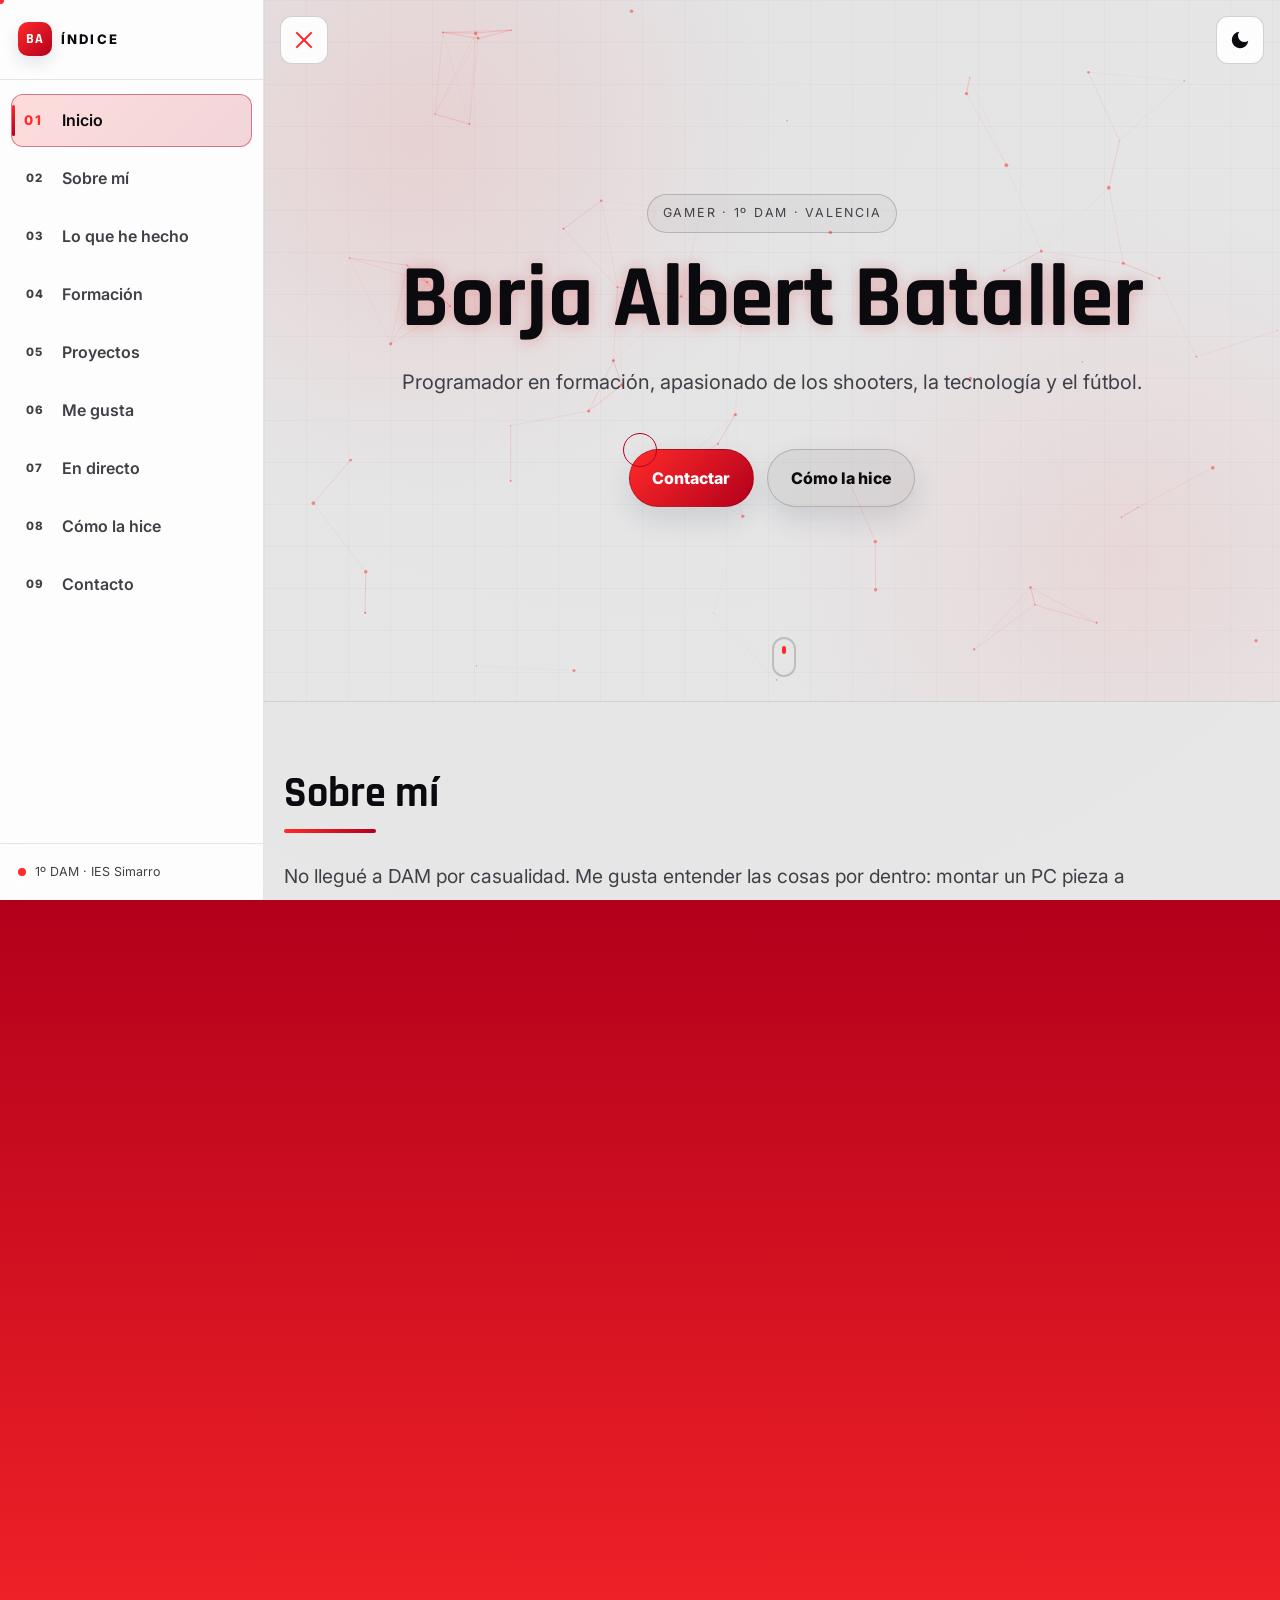
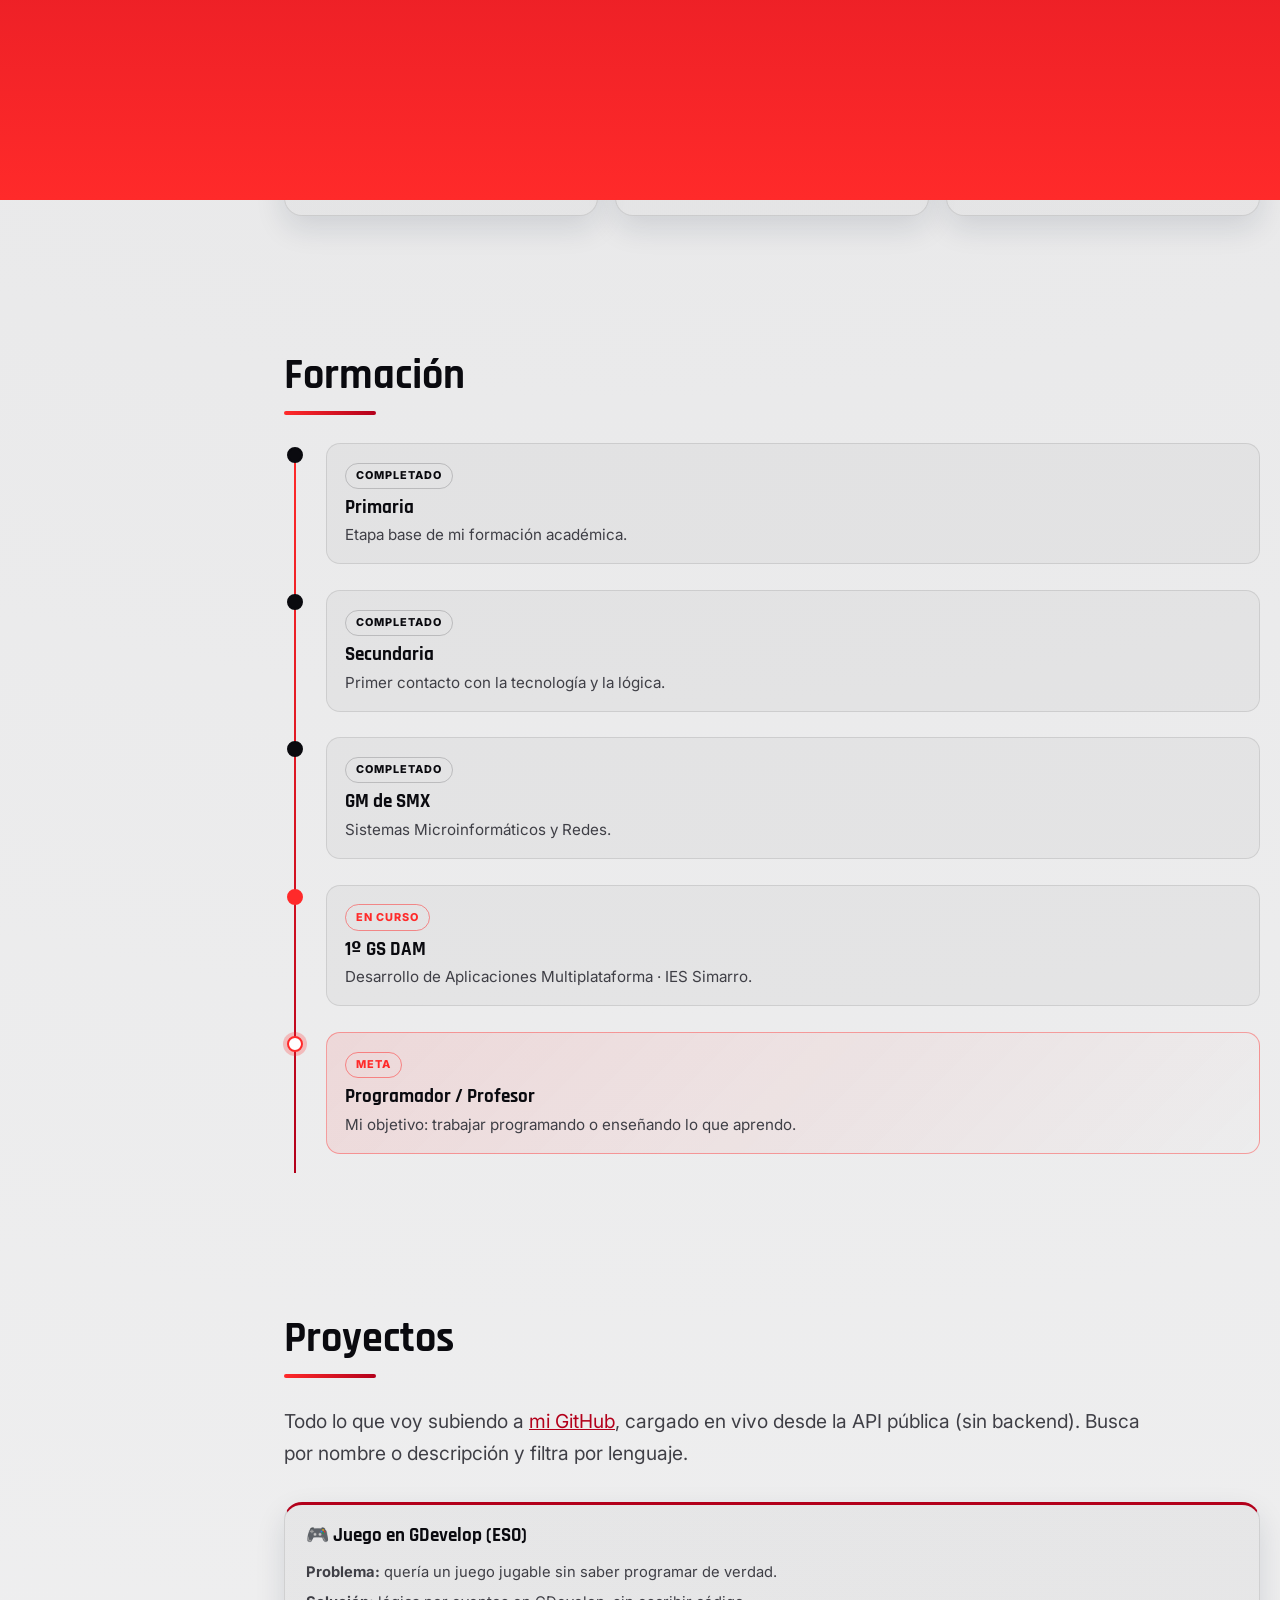
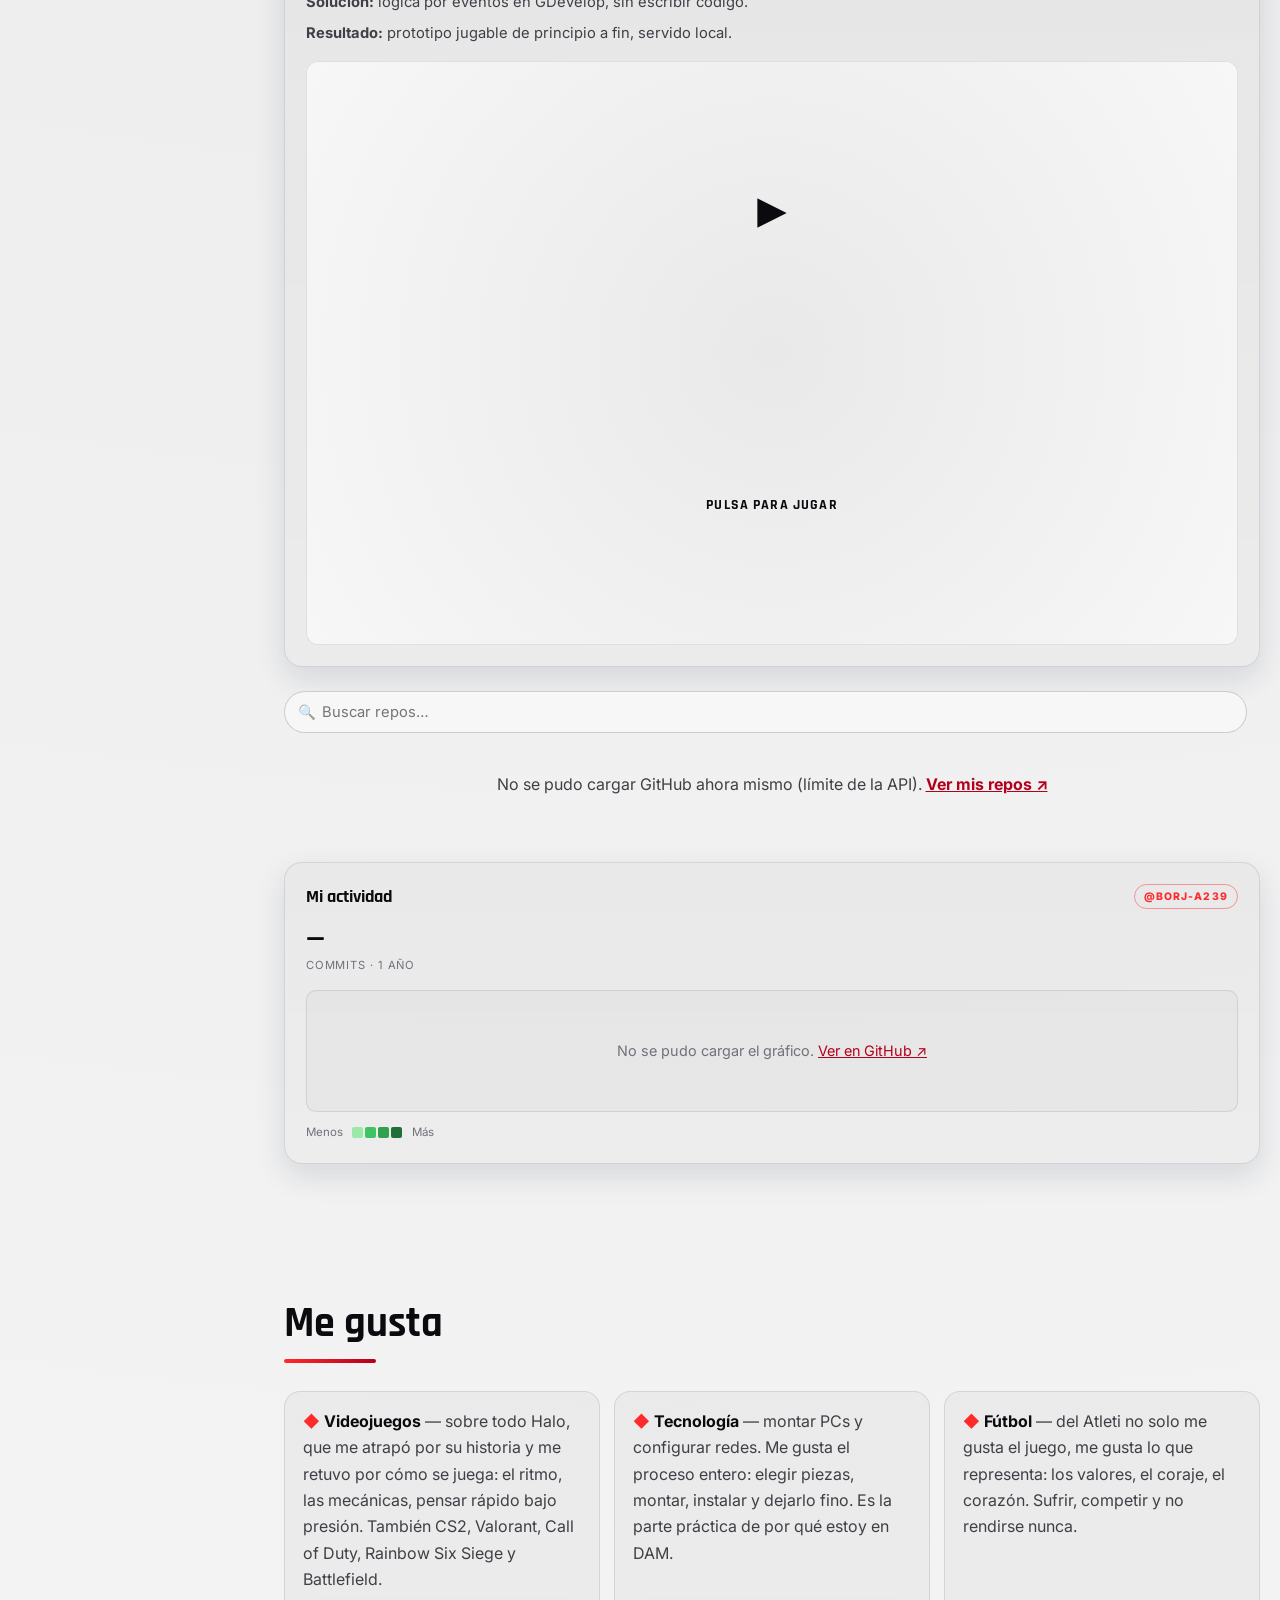
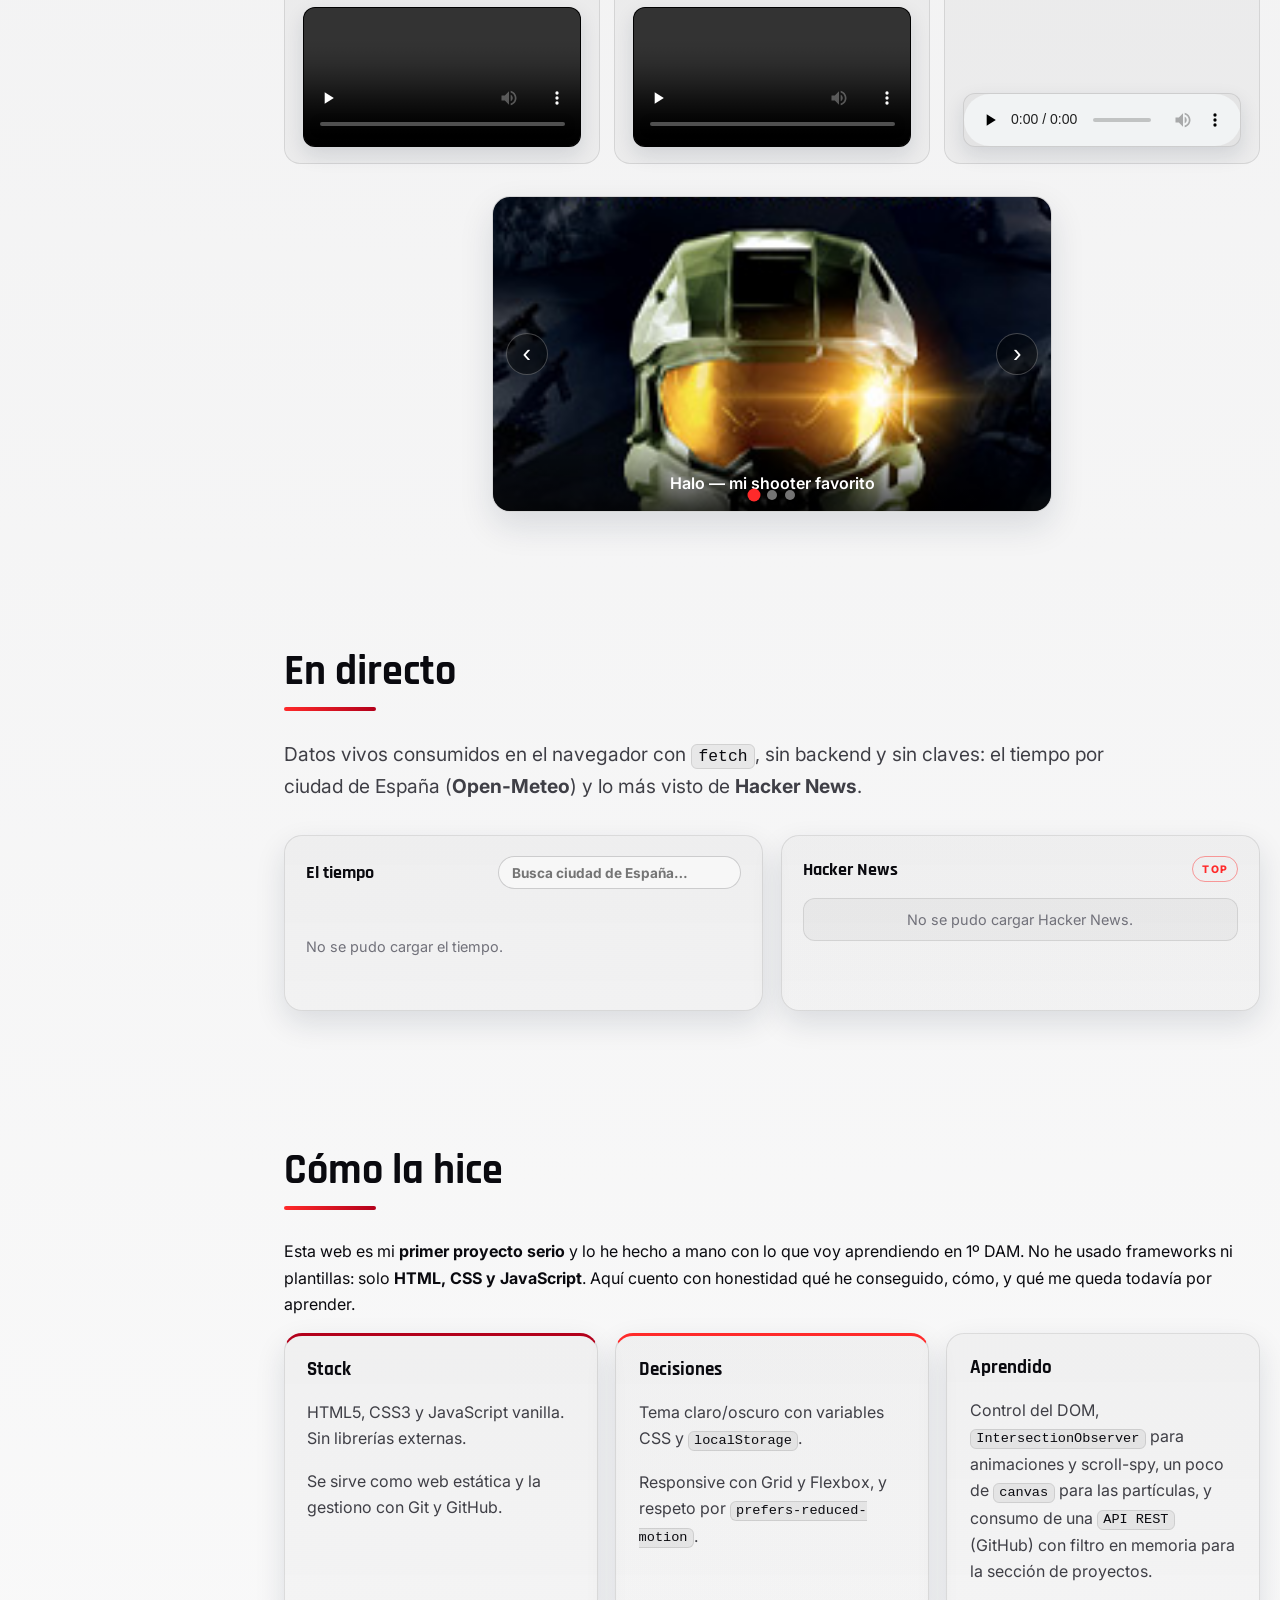
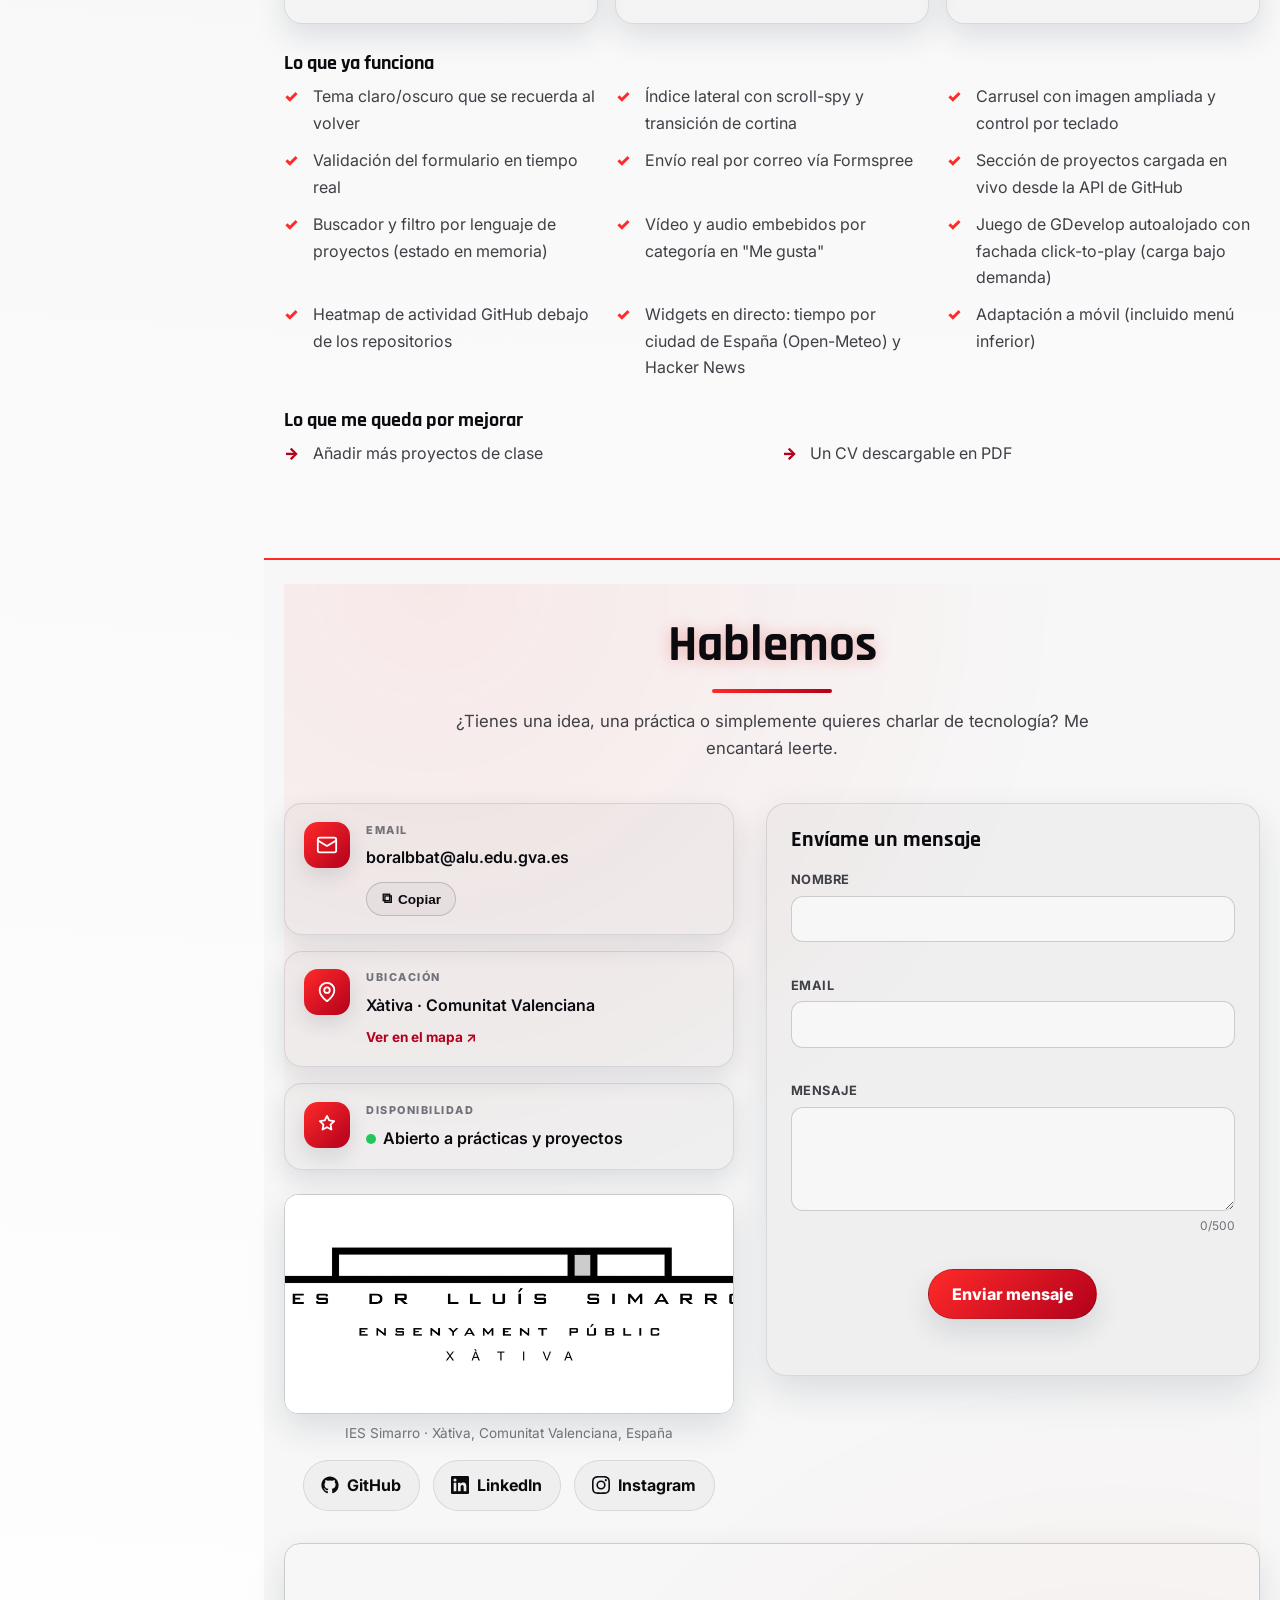
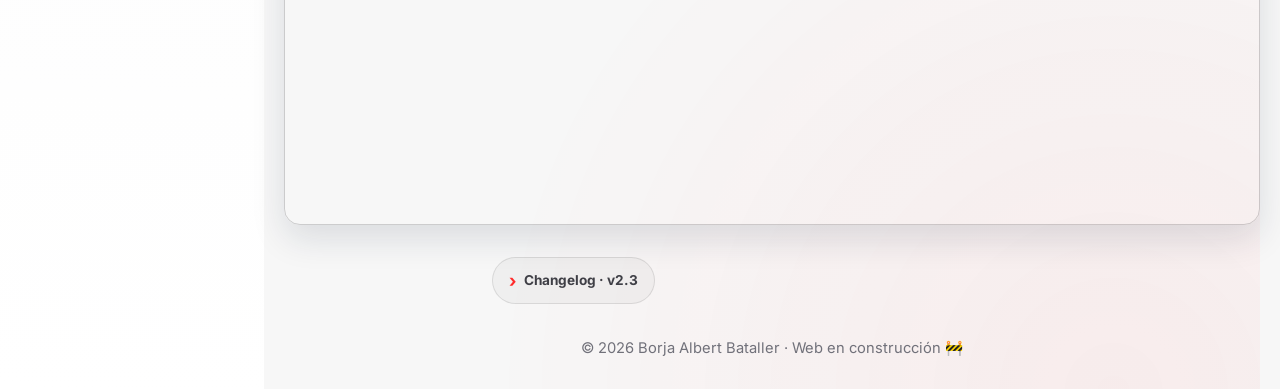
==== commit a3d0d099: "Api de tiempo atmosferico modificado 2" ====
--- a/index.html
+++ b/index.html
@@ -323,7 +323,7 @@
         <h2 id="directo-title">En directo</h2>
         <p class="section-intro">
           Datos vivos consumidos en el navegador con <code>fetch</code>, sin backend y sin claves:
-          el tiempo por provincia y municipio (<strong>Open-Meteo</strong> + <strong>Nominatim</strong>)
+          el tiempo por ciudad de España (<strong>Open-Meteo</strong>)
           y lo más visto de <strong>Hacker News</strong>.
         </p>
 
@@ -333,9 +333,15 @@
             <div class="wx-controls">
               <h3>El tiempo</h3>
               <div class="wx-pickers">
-                <select id="provSelect" aria-label="Provincia"></select>
-                <select id="munSelect" aria-label="Municipio"><option value="">Capital</option></select>
-                <input id="munInput" type="search" placeholder="Busca ciudad o pueblo…" aria-label="Buscar ciudad o pueblo" />
+                <input
+                  id="munInput"
+                  list="munList"
+                  type="search"
+                  placeholder="Busca ciudad de España…"
+                  aria-label="Buscar ciudad de España"
+                  autocomplete="off"
+                />
+                <datalist id="munList"></datalist>
               </div>
             </div>
             <div id="weatherBody" class="wx-body"><div class="live-skeleton wx-skel"></div></div>
@@ -389,7 +395,7 @@
           <li>Vídeo y audio embebidos por categoría en "Me gusta"</li>
           <li>Juego de GDevelop autoalojado con fachada click-to-play (carga bajo demanda)</li>
           <li>Heatmap de actividad GitHub debajo de los repositorios</li>
-          <li>Widgets en directo: tiempo por provincia/municipio (Open-Meteo + Nominatim) y Hacker News</li>
+          <li>Widgets en directo: tiempo por ciudad de España (Open-Meteo) y Hacker News</li>
           <li>Adaptación a móvil (incluido menú inferior)</li>
         </ul>
 
@@ -501,7 +507,7 @@
         <details class="changelog">
           <summary>Changelog · v2.3</summary>
           <ul class="changelog-list">
-            <li><b>v2.3 — 2026</b>Heatmap de actividad movido a "Proyectos"; municipios como desplegable en cascada (Open-Meteo + Nominatim).</li>
+            <li><b>v2.3 — 2026</b>Heatmap de actividad movido a "Proyectos"; tiempo por ciudad de España (Open-Meteo).</li>
             <li><b>v2.2 — 2026</b>"En directo" reorganizado en bento: cascada provincia→municipio, heatmap GitHub y Hacker News.</li>
             <li><b>v2.1 — 2026</b>Sección "En directo" con Open-Meteo, Free to Play y Hacker News vía fetch, sin API keys.</li>
             <li><b>v2.0 — 2026</b>Juego de GDevelop autoalojado con fachada click-to-play (carga bajo demanda) y caso problema→solución→resultado en Proyectos; vídeo y audio embebidos y alineados en "Me gusta".</li>
--- a/styles.css
+++ b/styles.css
@@ -398,9 +398,25 @@
 .wx-controls { display: flex; flex-wrap: wrap; align-items: center; gap: .8rem 1rem; margin-bottom: 1rem; }
 .wx-controls h3 { margin: 0; color: var(--text); font-size: 1.15rem; }
 .wx-pickers { display: flex; flex-wrap: wrap; align-items: center; gap: .6rem; margin-left: auto; }
-#provSelect, #munSelect { font-family: inherit; font-size: .85rem; font-weight: 700; color: var(--text); background: var(--bg-2); border: 1px solid var(--border-strong); border-radius: 999px; padding: .45rem .8rem; cursor: pointer; transition: border-color .2s ease; max-width: 220px; }
-#provSelect:focus, #munSelect:focus { outline: none; border-color: var(--accent-2); box-shadow: 0 0 0 3px color-mix(in srgb, var(--accent-2) 25%, transparent); }
-#munSelect:disabled { opacity: .55; cursor: wait; }
+#munInput {
+  font-family: inherit;
+  font-size: .85rem;
+  font-weight: 700;
+  color: var(--text);
+  background: var(--bg-2);
+  border: 1px solid var(--border-strong);
+  border-radius: 999px;
+  padding: .45rem .8rem;
+  transition: border-color .2s ease, box-shadow .2s ease;
+  max-width: 260px;
+  min-width: 170px;
+  flex: 1 1 220px;
+}
+#munInput:focus {
+  outline: none;
+  border-color: var(--accent-2);
+  box-shadow: 0 0 0 3px color-mix(in srgb, var(--accent-2) 25%, transparent);
+}
 .wx-body { display: flex; flex-wrap: wrap; align-items: center; gap: 1rem 1.8rem; }
 .wx-now { display: flex; align-items: center; gap: .8rem; }
 .wx-emoji { font-size: 3rem; line-height: 1; }
@@ -572,7 +588,7 @@
 }
 @media (max-width: 640px) {
   .wx-stats, .wx-pickers { margin-left: 0; }
-  #provSelect, #munSelect { max-width: 100%; }
+  #munInput { max-width: 100%; }
 }
 
 @media (orientation: portrait) and (max-width: 899px) {
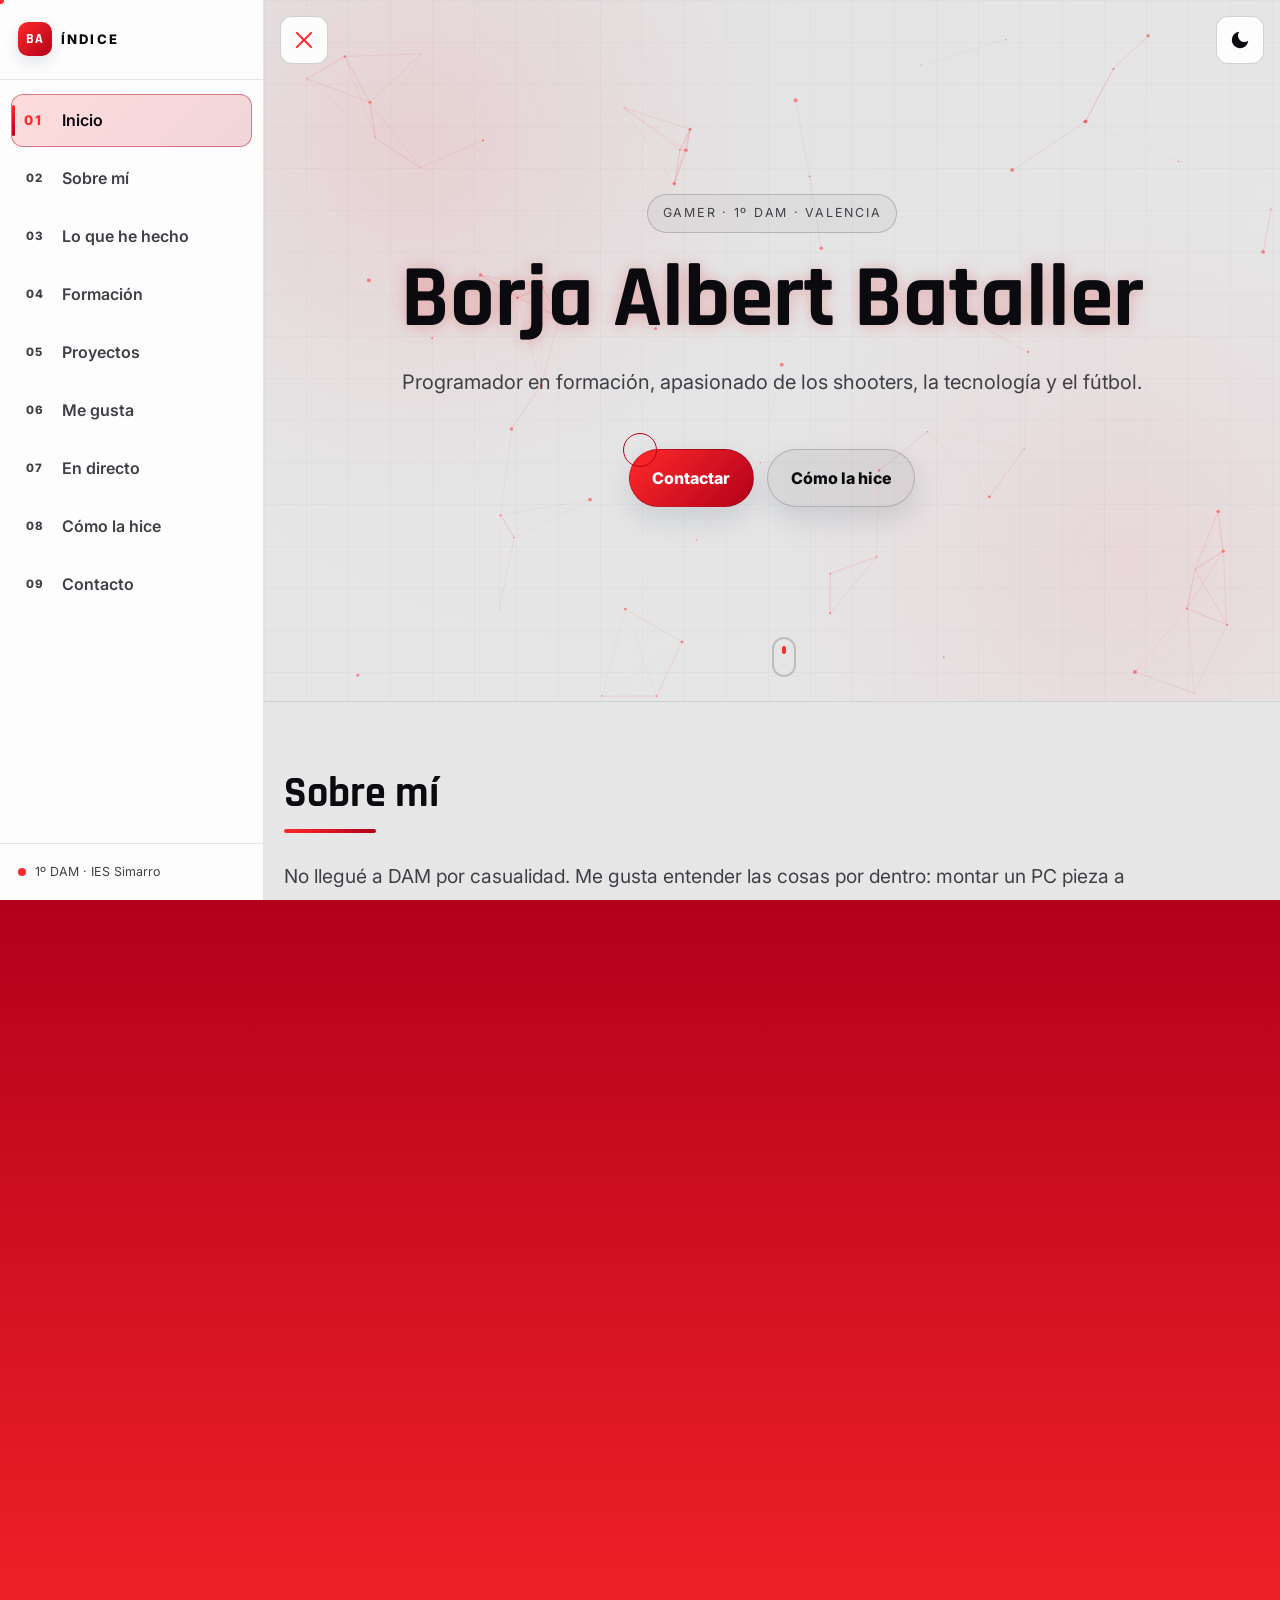
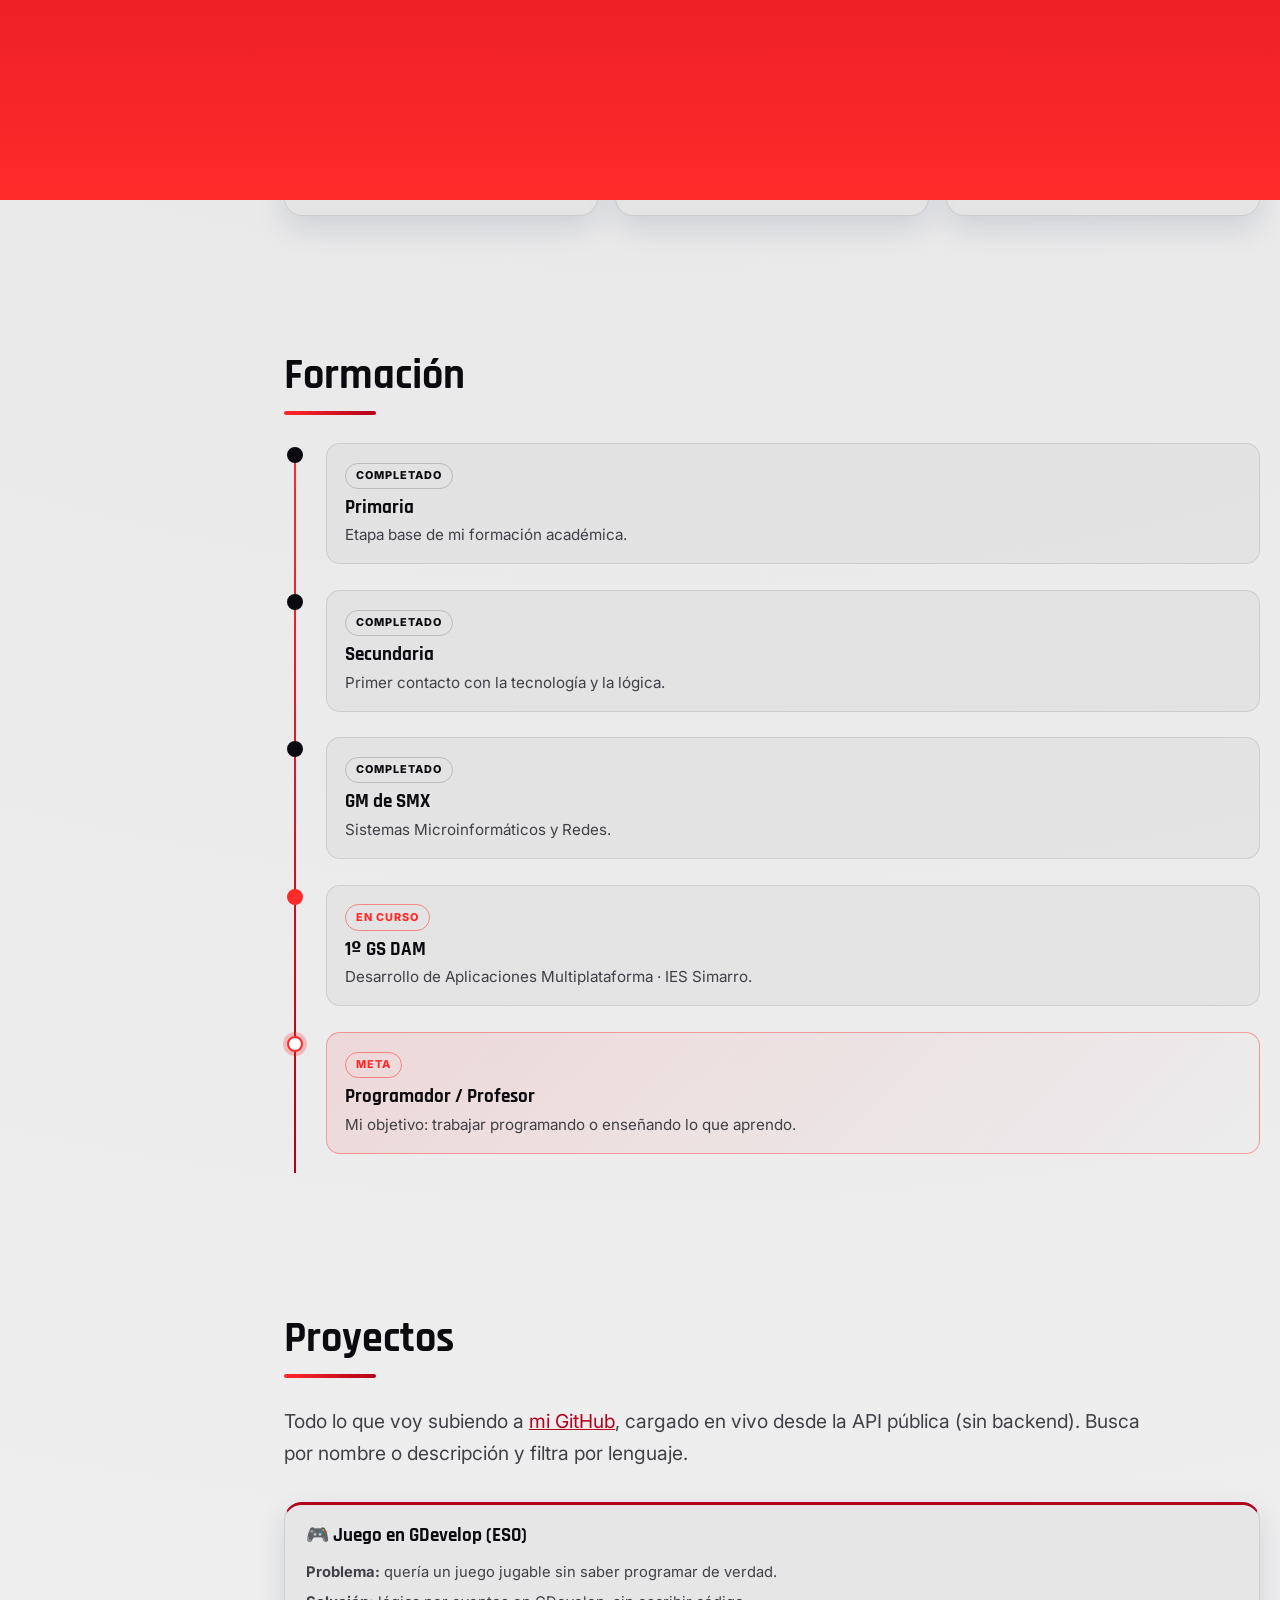
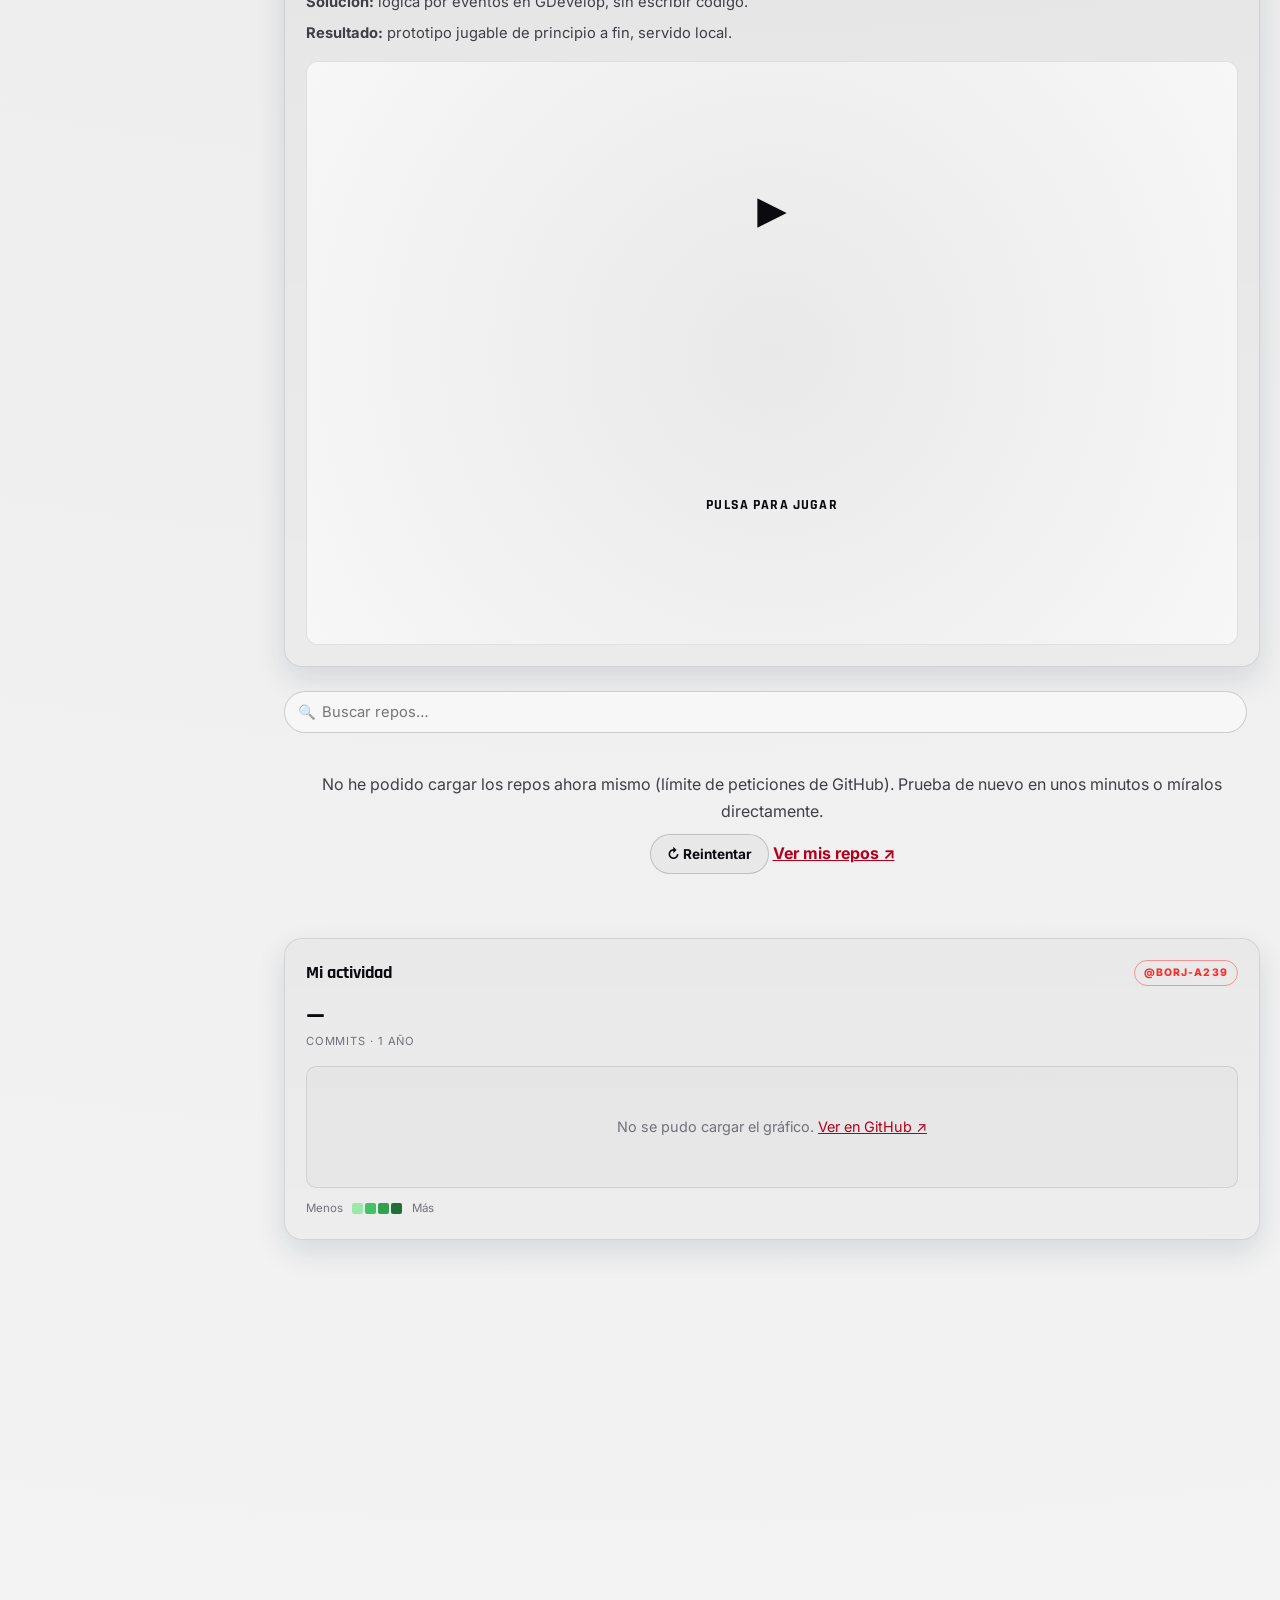
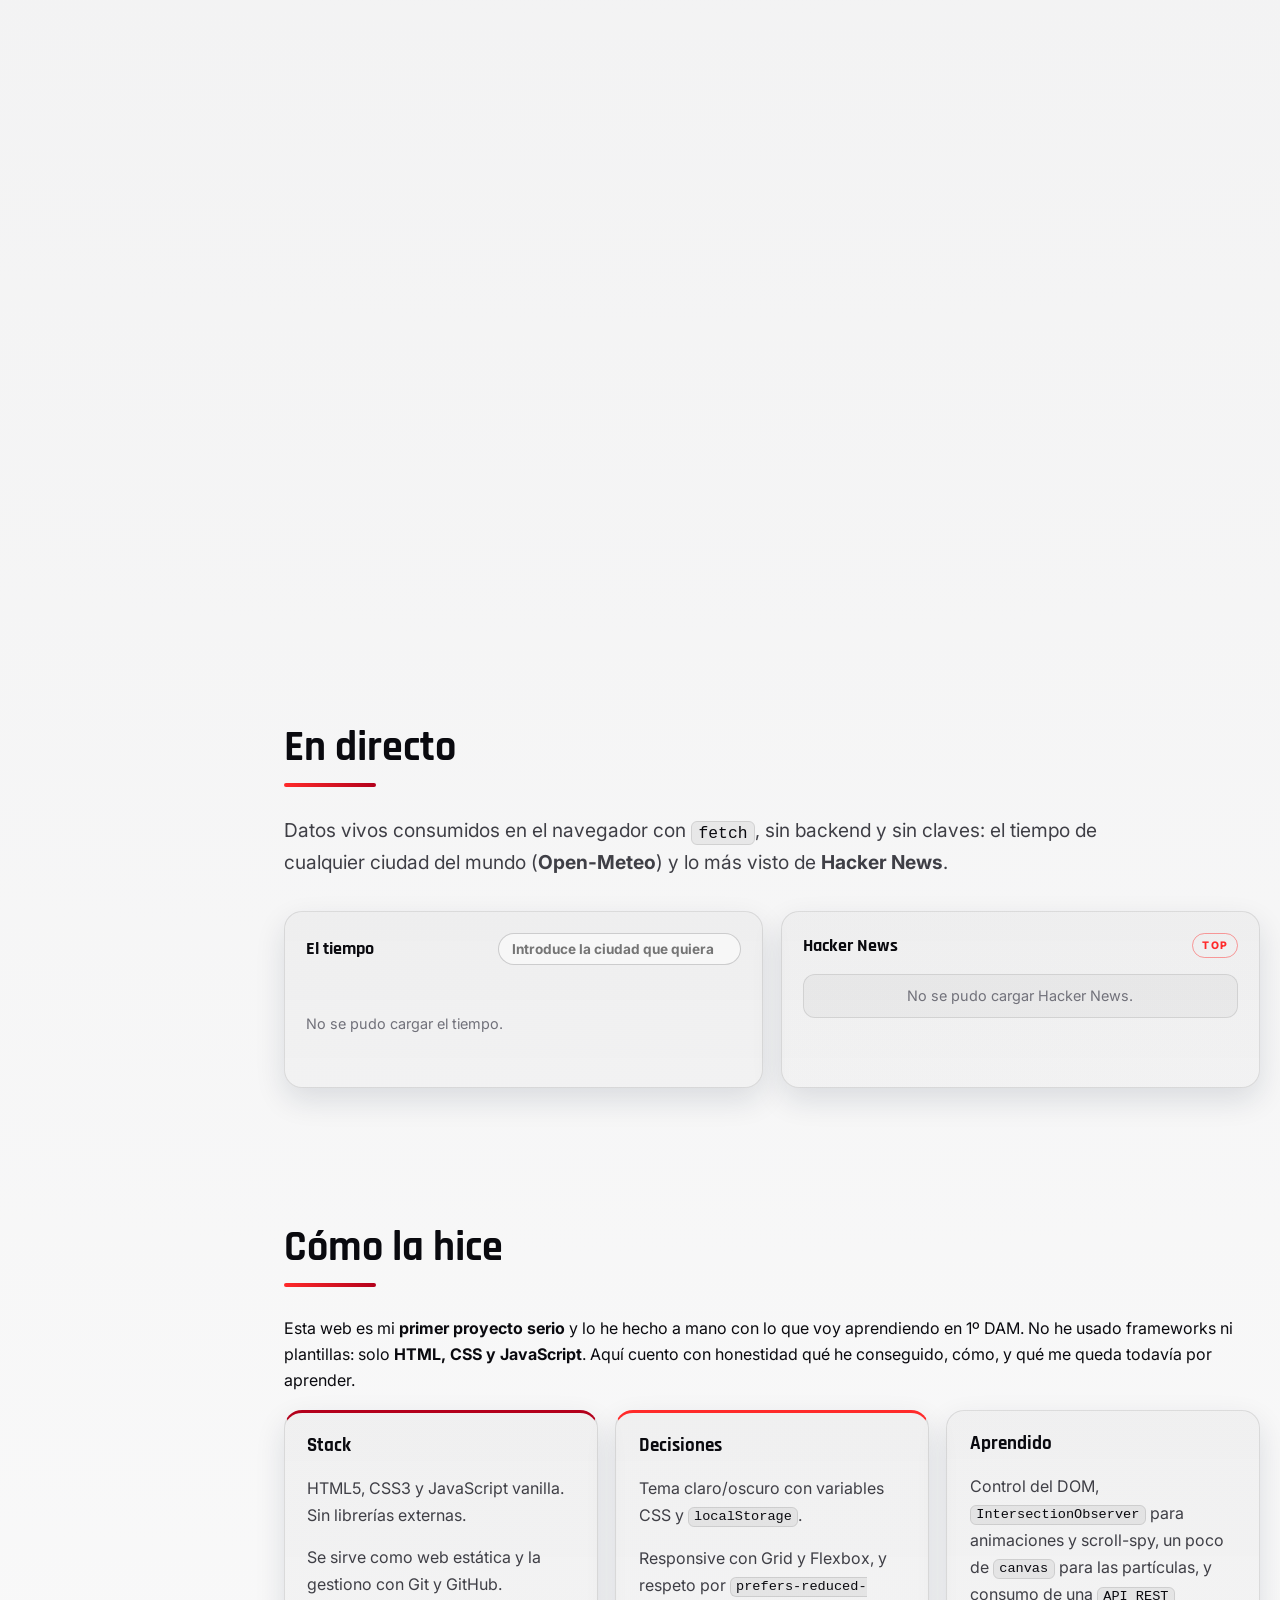
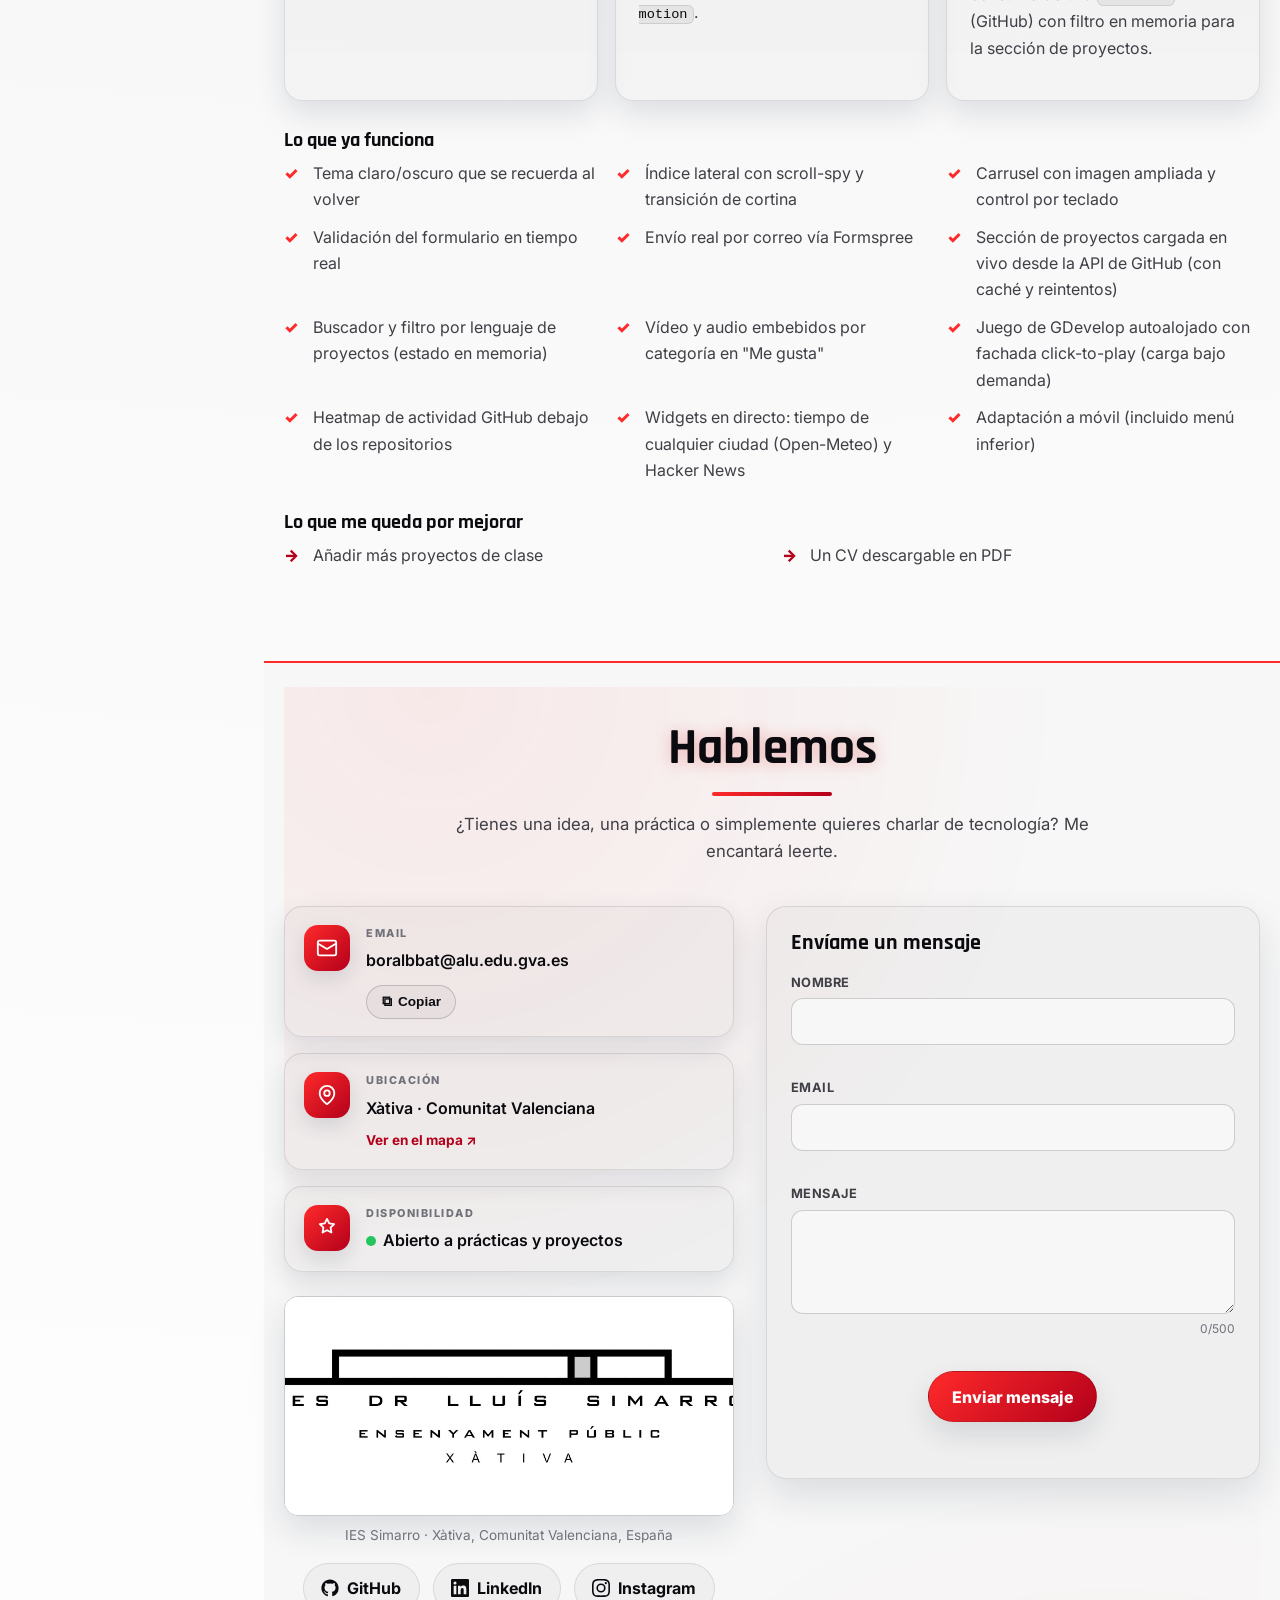
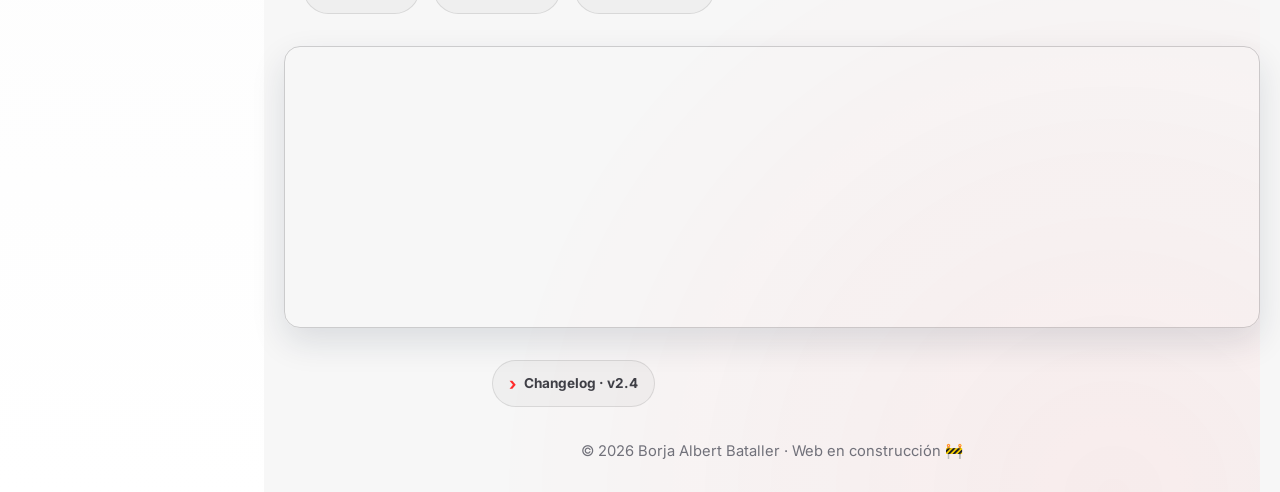
==== commit 6d6c7bb5: "Api de tiempo atmosferico modificado finalizado" ====
--- a/index.html
+++ b/index.html
@@ -323,7 +323,7 @@
         <h2 id="directo-title">En directo</h2>
         <p class="section-intro">
           Datos vivos consumidos en el navegador con <code>fetch</code>, sin backend y sin claves:
-          el tiempo por ciudad de España (<strong>Open-Meteo</strong>)
+          el tiempo de cualquier ciudad del mundo (<strong>Open-Meteo</strong>)
           y lo más visto de <strong>Hacker News</strong>.
         </p>
 
@@ -337,8 +337,8 @@
                   id="munInput"
                   list="munList"
                   type="search"
-                  placeholder="Busca ciudad de España…"
-                  aria-label="Buscar ciudad de España"
+                  placeholder="Introduce la ciudad que quieras"
+                  aria-label="Buscar ciudad"
                   autocomplete="off"
                 />
                 <datalist id="munList"></datalist>
@@ -390,12 +390,12 @@
           <li>Carrusel con imagen ampliada y control por teclado</li>
           <li>Validación del formulario en tiempo real</li>
           <li>Envío real por correo vía Formspree</li>
-          <li>Sección de proyectos cargada en vivo desde la API de GitHub</li>
+          <li>Sección de proyectos cargada en vivo desde la API de GitHub (con caché y reintentos)</li>
           <li>Buscador y filtro por lenguaje de proyectos (estado en memoria)</li>
           <li>Vídeo y audio embebidos por categoría en "Me gusta"</li>
           <li>Juego de GDevelop autoalojado con fachada click-to-play (carga bajo demanda)</li>
           <li>Heatmap de actividad GitHub debajo de los repositorios</li>
-          <li>Widgets en directo: tiempo por ciudad de España (Open-Meteo) y Hacker News</li>
+          <li>Widgets en directo: tiempo de cualquier ciudad (Open-Meteo) y Hacker News</li>
           <li>Adaptación a móvil (incluido menú inferior)</li>
         </ul>
 
@@ -505,9 +505,10 @@
         </div>
 
         <details class="changelog">
-          <summary>Changelog · v2.3</summary>
+          <summary>Changelog · v2.4</summary>
           <ul class="changelog-list">
-            <li><b>v2.3 — 2026</b>Heatmap de actividad movido a "Proyectos"; tiempo por ciudad de España (Open-Meteo).</li>
+            <li><b>v2.4 — 2026</b>Buscador del tiempo abierto a cualquier ciudad del mundo; caché de repos de GitHub en <code>localStorage</code> con reintento para evitar el rate limit.</li>
+            <li><b>v2.3 — 2026</b>Heatmap de actividad movido a "Proyectos"; tiempo por ciudad (Open-Meteo).</li>
             <li><b>v2.2 — 2026</b>"En directo" reorganizado en bento: cascada provincia→municipio, heatmap GitHub y Hacker News.</li>
             <li><b>v2.1 — 2026</b>Sección "En directo" con Open-Meteo, Free to Play y Hacker News vía fetch, sin API keys.</li>
             <li><b>v2.0 — 2026</b>Juego de GDevelop autoalojado con fachada click-to-play (carga bajo demanda) y caso problema→solución→resultado en Proyectos; vídeo y audio embebidos y alineados en "Me gusta".</li>
--- a/styles.css
+++ b/styles.css
@@ -333,6 +333,13 @@
 .proj-skeleton { height: 140px; border-radius: 18px; background: linear-gradient(90deg, var(--surface), var(--surface-hover), var(--surface)); background-size: 200% 100%; animation: shimmer 1.2s infinite; }
 .proj-empty { color: var(--text-soft); text-align: center; padding: 1rem; grid-column: 1 / -1; }
 .proj-empty a, .proj-empty .lang-chip { color: var(--accent-2); font-weight: 700; }
+.proj-empty .retry-btn {
+  display: inline-flex; align-items: center; gap: .4rem; margin-top: .6rem;
+  border: 1px solid var(--border-strong); background: var(--surface); color: var(--text);
+  border-radius: 999px; padding: .5rem 1rem; font: inherit; font-weight: 700; font-size: .85rem;
+  cursor: pointer; transition: background .2s ease, border-color .2s ease, transform .2s ease;
+}
+.proj-empty .retry-btn:hover { border-color: var(--accent); transform: translateY(-2px); }
 @keyframes shimmer { 0% { background-position: 200% 0; } 100% { background-position: -200% 0; } }
 
 .projects-tools { display: flex; flex-wrap: wrap; gap: .8rem; align-items: center; margin: -.5rem 0 1.2rem; }
@@ -408,8 +415,8 @@
   border-radius: 999px;
   padding: .45rem .8rem;
   transition: border-color .2s ease, box-shadow .2s ease;
-  max-width: 260px;
-  min-width: 170px;
+  max-width: 280px;
+  min-width: 180px;
   flex: 1 1 220px;
 }
 #munInput:focus {
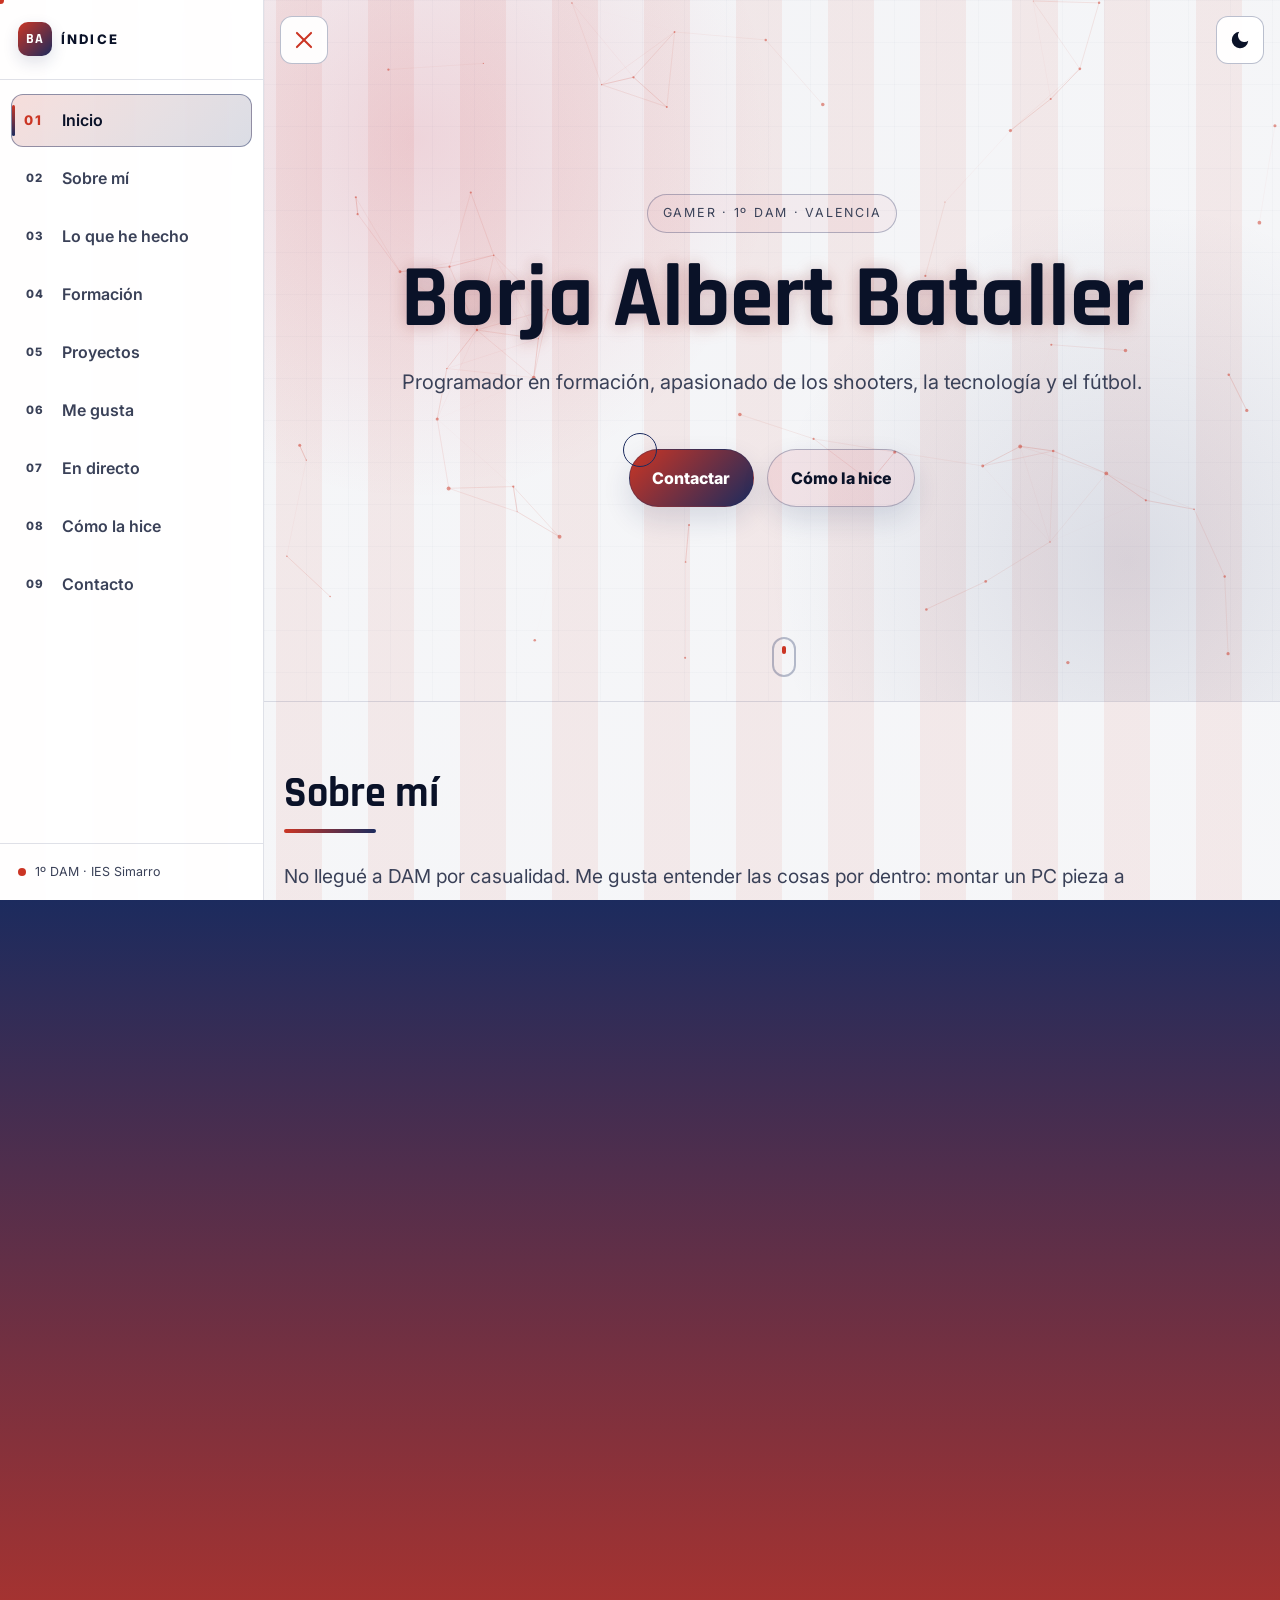
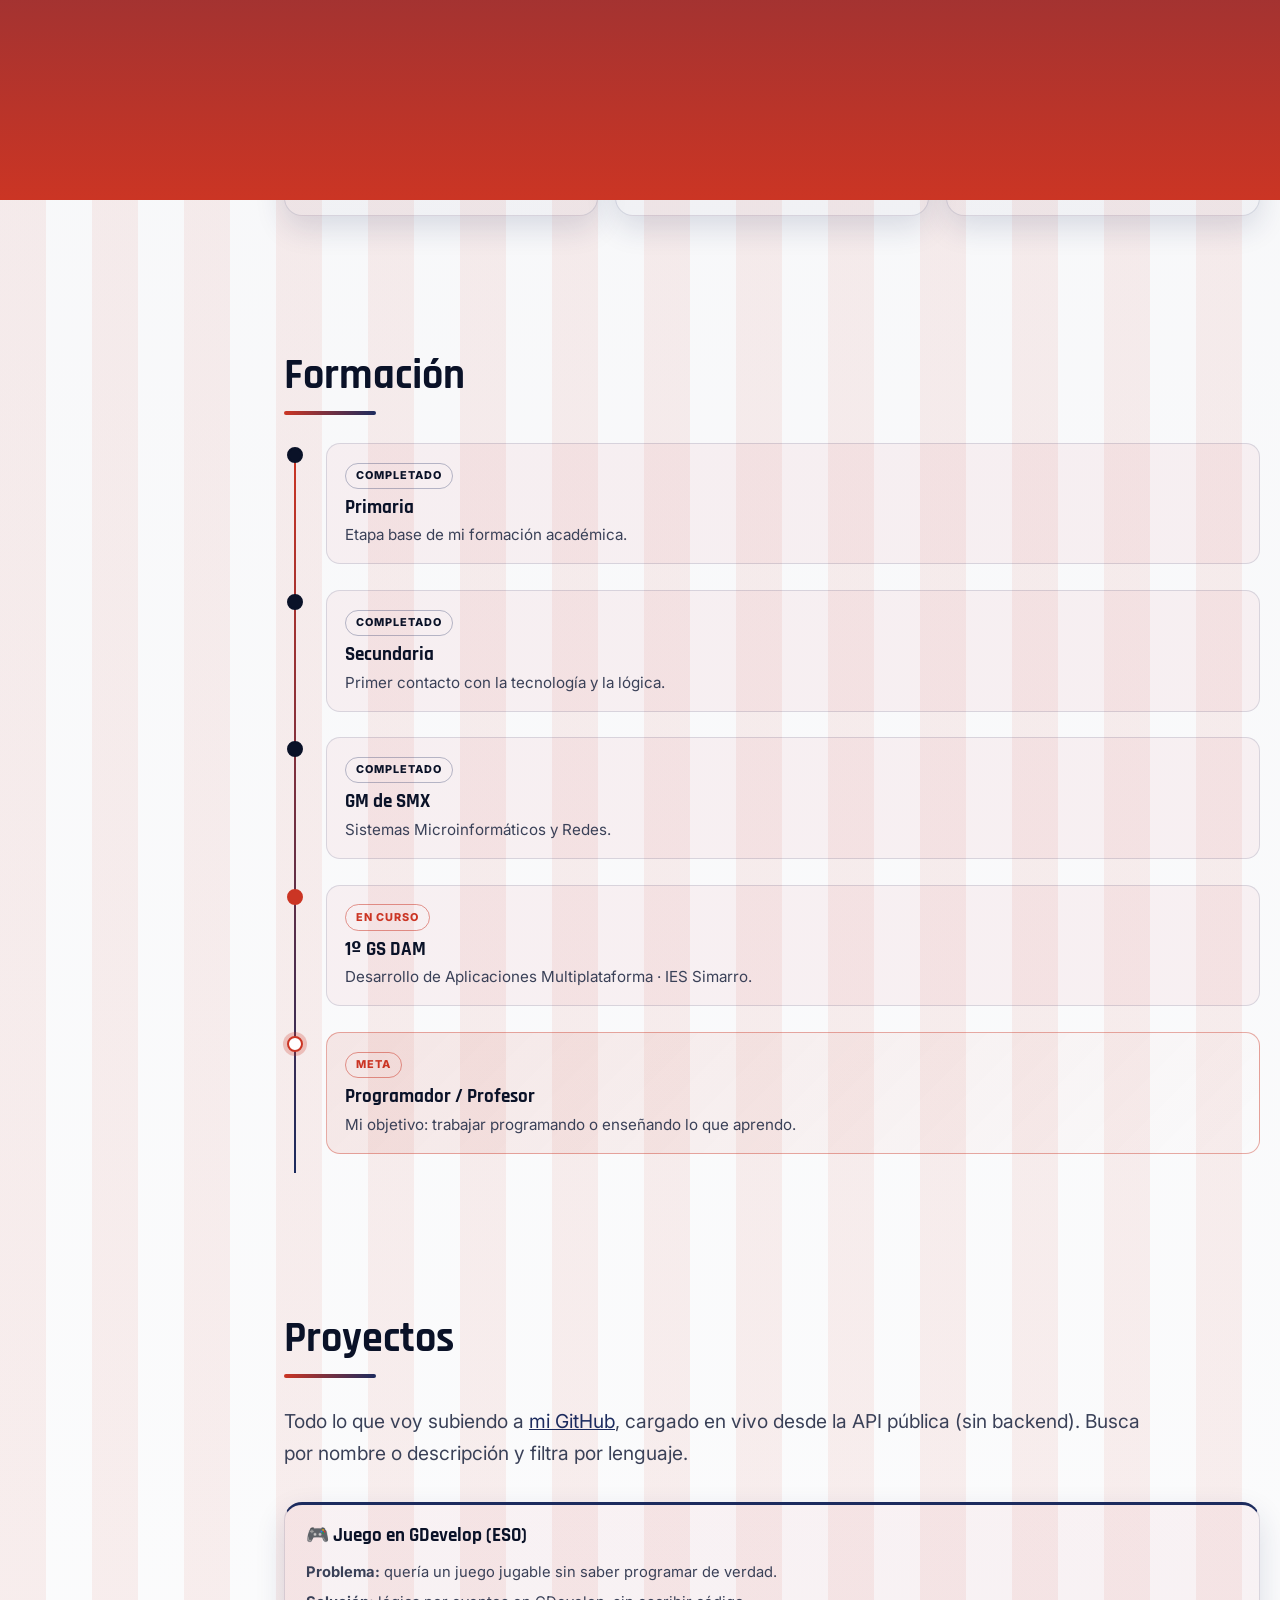
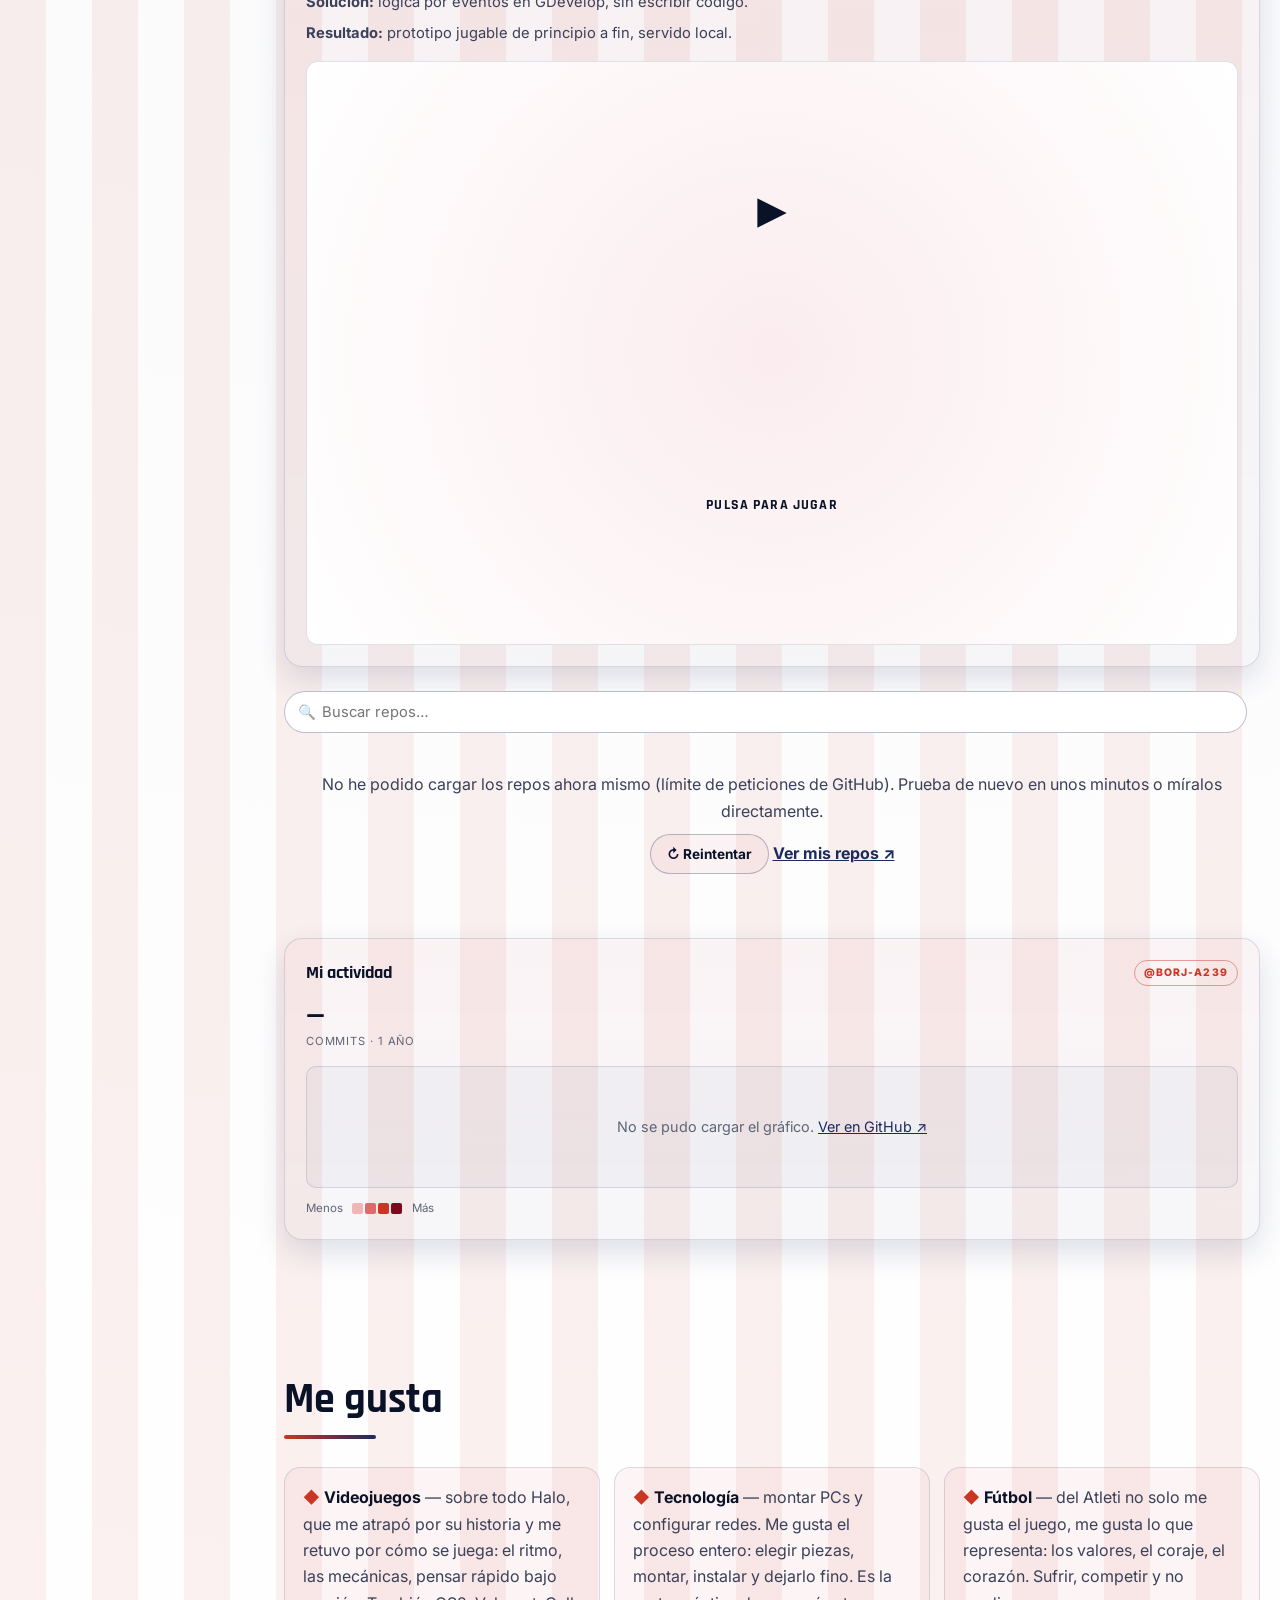
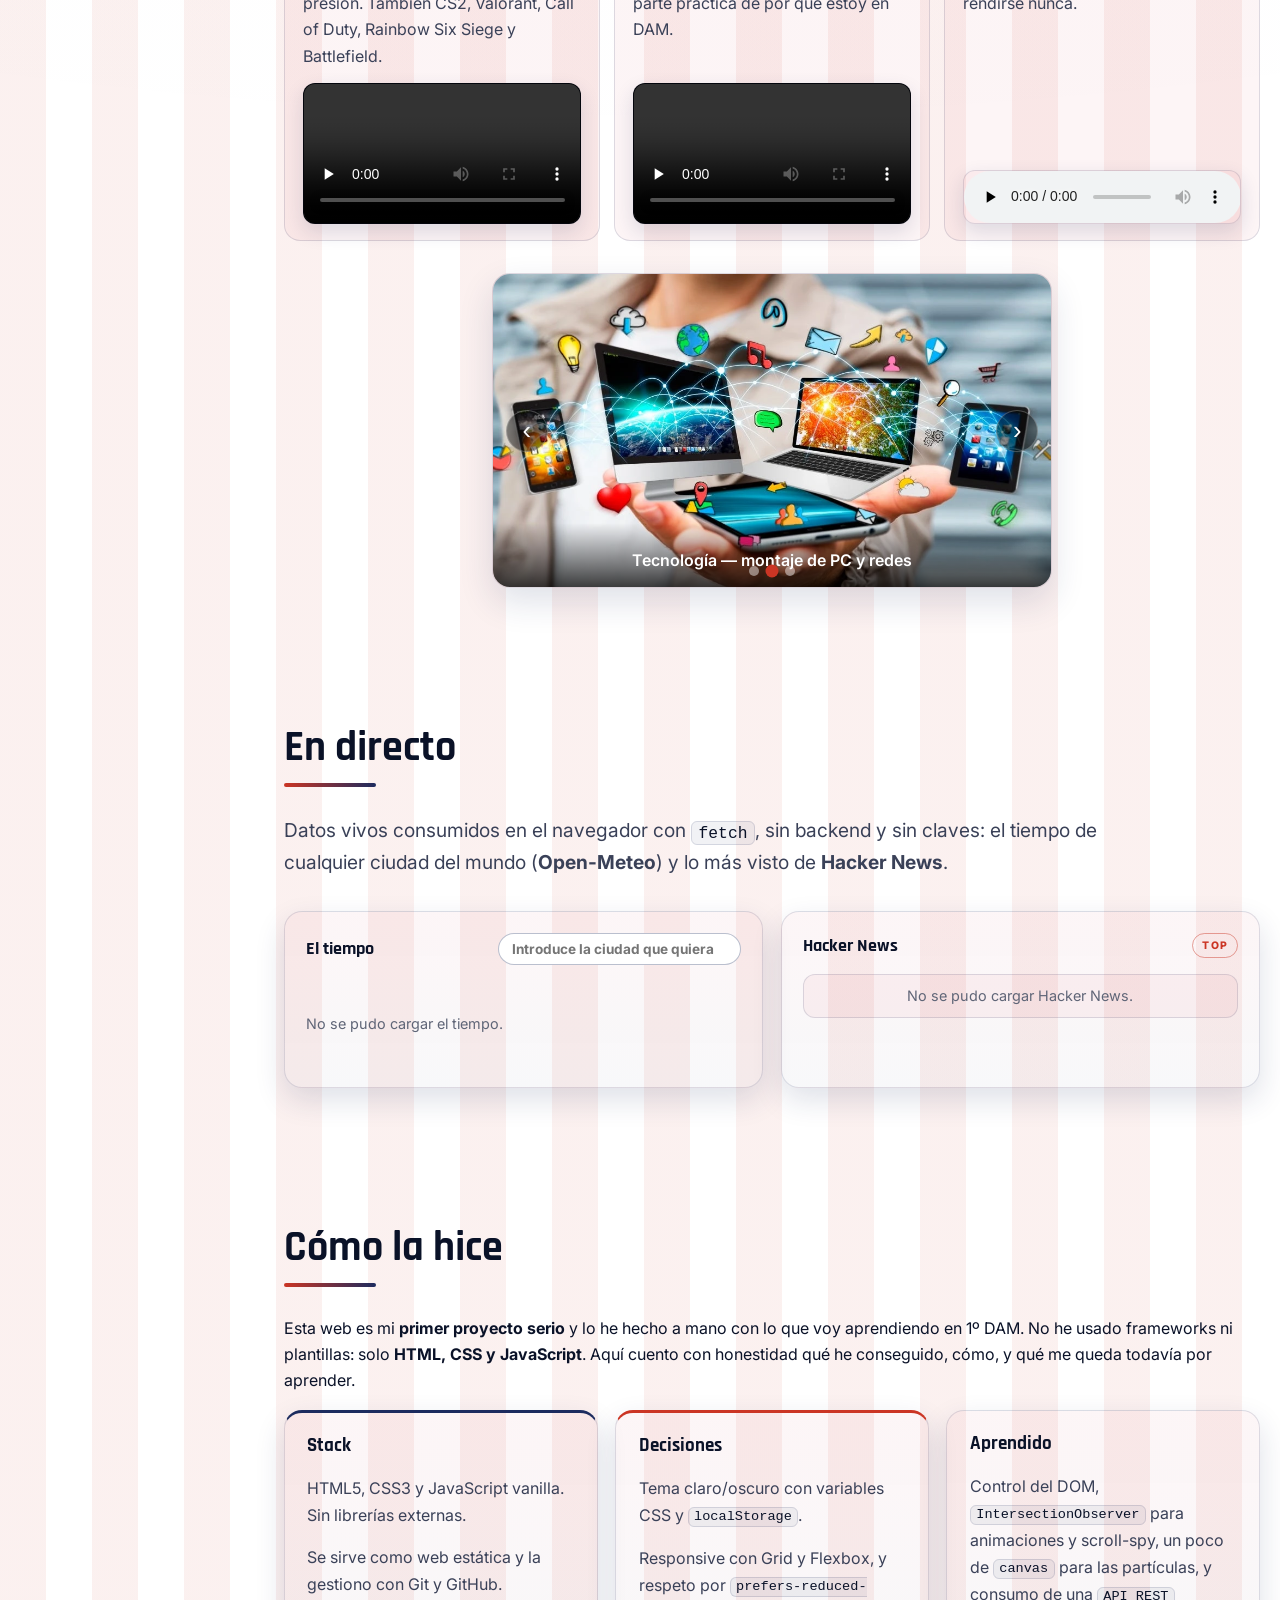
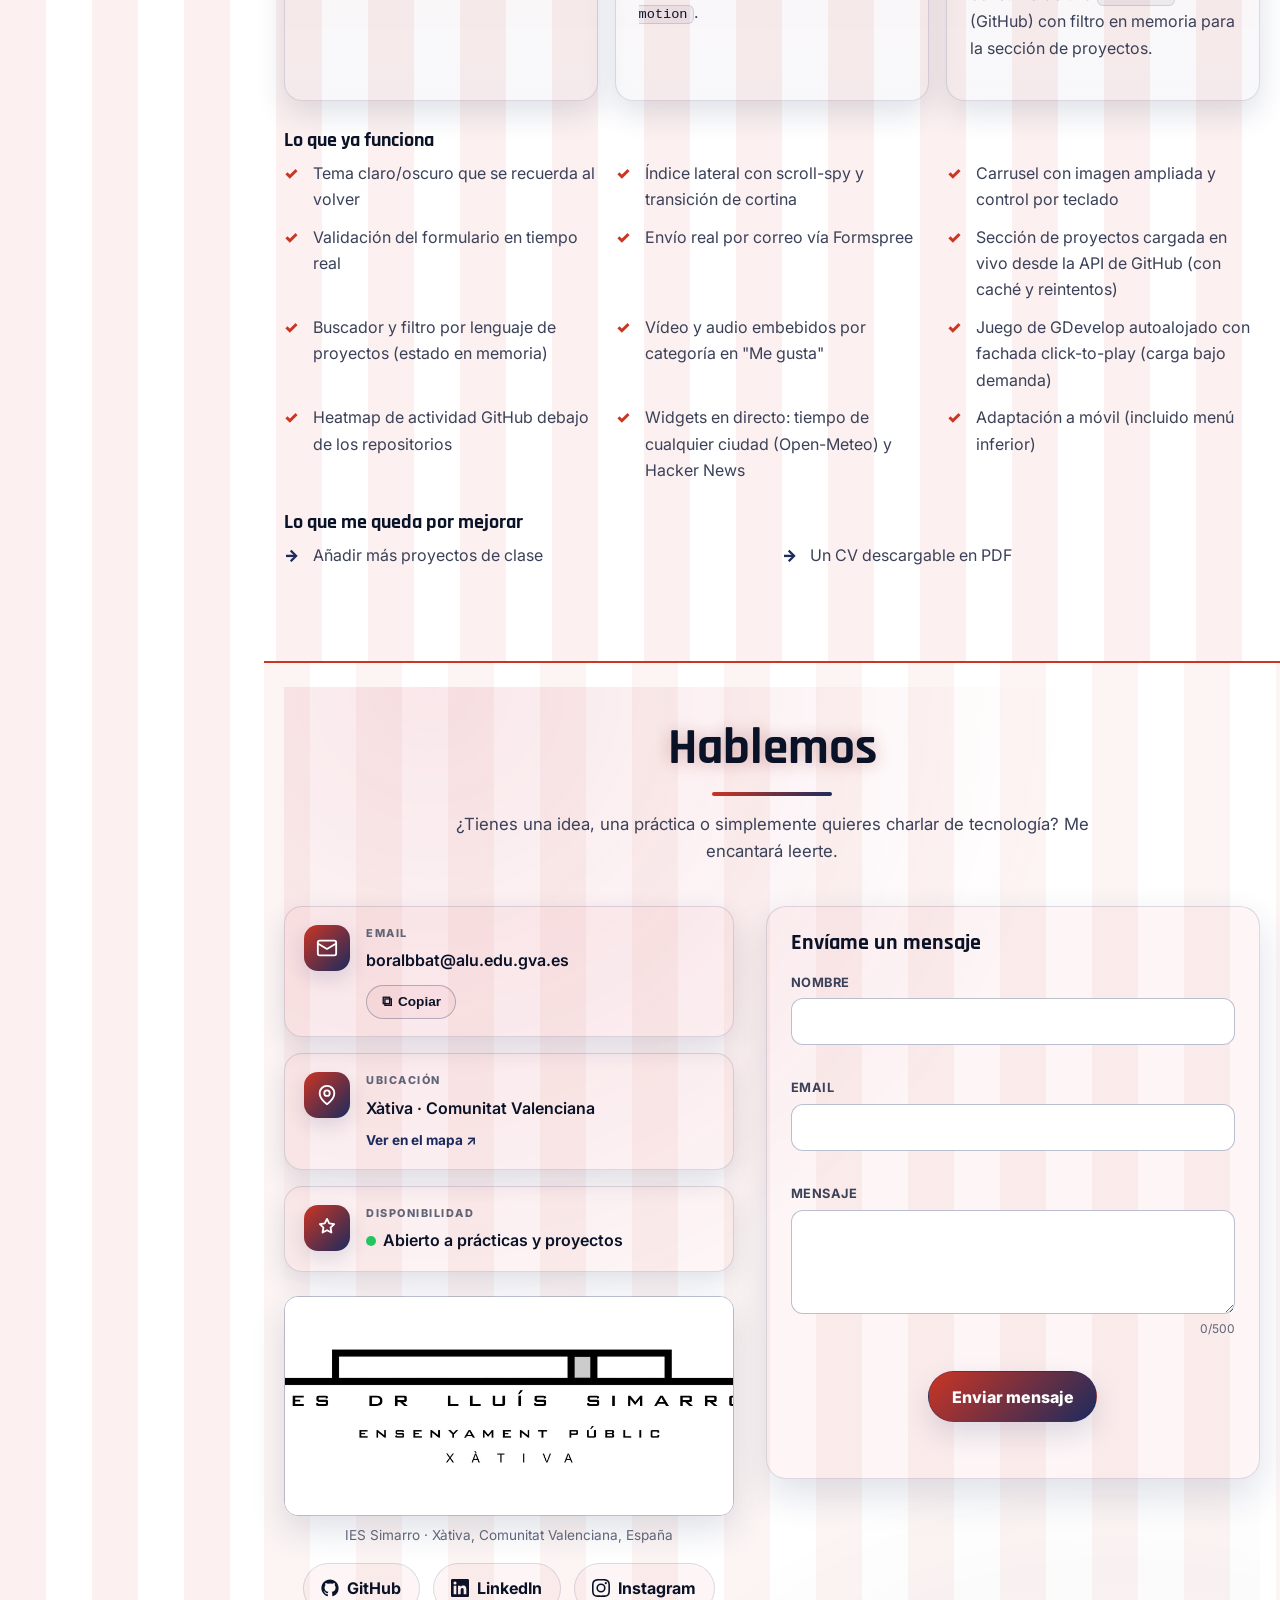
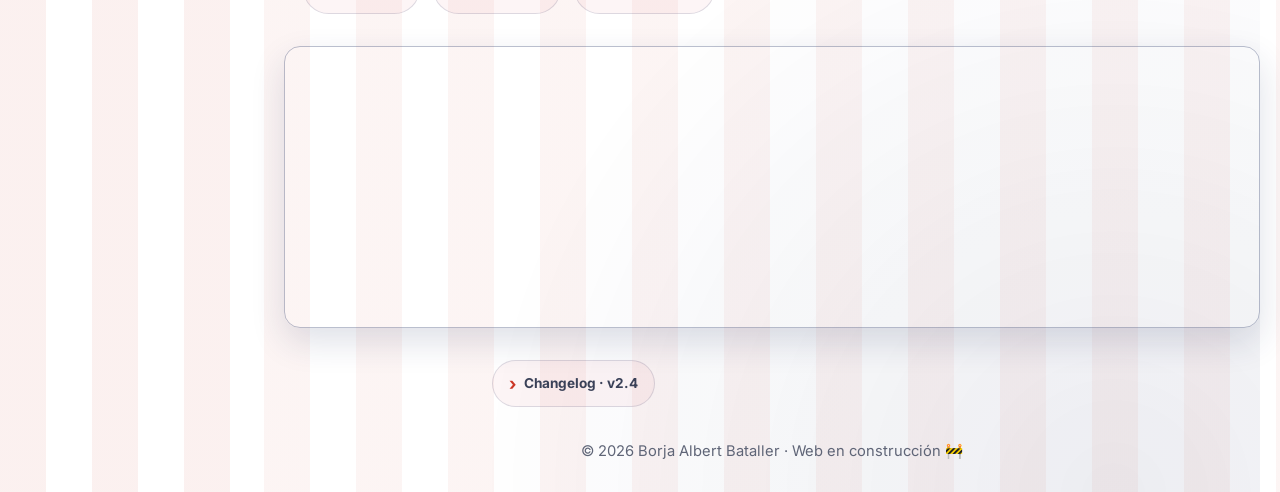
==== commit 81ffa221: "Cambio imagenes + cambio a webp" ====
--- a/index.html
+++ b/index.html
@@ -19,12 +19,12 @@
   <meta property="og:title" content="Borja Albert Bataller | Web personal" />
   <meta property="og:description" content="Estudiante de 1º DAM, apasionado de los shooters, la tecnología y el fútbol." />
   <meta property="og:url" content="https://borj-a239.github.io/web-personal/" />
-  <meta property="og:image" content="https://borj-a239.github.io/web-personal/img/tech.jpg" />
+  <meta property="og:image" content="https://borj-a239.github.io/web-personal/img/tech.webp" />
   <meta property="og:locale" content="es_ES" />
   <meta name="twitter:card" content="summary_large_image" />
   <meta name="twitter:title" content="Borja Albert Bataller | Web personal" />
   <meta name="twitter:description" content="Estudiante de 1º DAM, apasionado de los shooters, la tecnología y el fútbol." />
-  <meta name="twitter:image" content="https://borj-a239.github.io/web-personal/img/tech.jpg" />
+  <meta name="twitter:image" content="https://borj-a239.github.io/web-personal/img/tech.webp" />
 
   <script>
     (function () {
@@ -300,15 +300,15 @@
         <div class="carousel" id="carousel" aria-label="Galería de imágenes">
           <div class="carousel-track" id="carouselTrack">
             <figure class="slide">
-              <img src="img/halo.jpg" alt="Halo, mi shooter favorito" width="1280" height="720" loading="lazy" />
+              <img src="img/halo.webp" alt="Halo, mi shooter favorito" width="1280" height="720" loading="lazy" />
               <figcaption>Halo — mi shooter favorito</figcaption>
             </figure>
             <figure class="slide">
-              <img src="img/tech.jpg" alt="Montaje de PC y dispositivos de red" width="1280" height="720" loading="lazy" />
+              <img src="img/tech.webp" alt="Montaje de PC y dispositivos de red" width="1280" height="720" loading="lazy" />
               <figcaption>Tecnología — montaje de PC y redes</figcaption>
             </figure>
             <figure class="slide">
-              <img src="img/imagenes.png" alt="Fútbol y Atlético de Madrid" width="1280" height="720" loading="lazy" />
+              <img src="img/imagenes.webp" alt="Fútbol y Atlético de Madrid" width="1280" height="720" loading="lazy" />
               <figcaption>Fútbol — fan del Atlético de Madrid</figcaption>
             </figure>
           </div>
@@ -451,7 +451,7 @@
             </div>
 
             <figure class="ies-figure">
-              <img src="img/ies.jpg" alt="IES Simarro" width="800" height="420" loading="lazy" />
+              <img src="img/ies.webp" alt="IES Simarro" width="800" height="420" loading="lazy" />
               <figcaption>IES Simarro · Xàtiva, Comunitat Valenciana, España</figcaption>
             </figure>
 
--- a/styles.css
+++ b/styles.css
@@ -28,33 +28,34 @@
   --gh0:#161b22; --gh1:#0e4429; --gh2:#006d32; --gh3:#26a641; --gh4:#39d353;
 }
 
-/* ===== TEMA CLAR: BLANC + ROIG ===== */
+/* ===== TEMA CLAR: ATLÈTIC DE MADRID (1ª EQUIPACIÓ) ===== */
 :root[data-theme="light"] {
   --bg: #ffffff;
-  --bg-2: #f7f7f7;
-  --glow-1: rgba(255, 42, 42, 0.10);
-  --glow-2: rgba(255, 42, 42, 0.08);
-  --grid: rgba(10, 10, 15, 0.05);
-  --surface: rgba(10, 10, 15, 0.03);
-  --surface-2: rgba(10, 10, 15, 0.02);
-  --surface-hover: rgba(10, 10, 15, 0.06);
-  --border: rgba(10, 10, 15, 0.1);
-  --border-strong: rgba(10, 10, 15, 0.18);
-  --panel-bg: rgba(255, 255, 255, 0.92);
-  --panel-border: rgba(10, 10, 15, 0.1);
-  --text: #0a0a0f;
-  --text-soft: #3f3f46;
-  --muted: #71717a;
-  --accent: #ff2a2a;
-  --accent-2: #b3001b;
+  --bg-2: #ffffff;
+  --glow-1: rgba(200, 16, 46, 0.14);
+  --glow-2: rgba(28, 43, 94, 0.12);
+  --grid: rgba(28, 43, 94, 0.05);
+  --surface: rgba(200, 16, 46, 0.04);
+  --surface-2: rgba(28, 43, 94, 0.03);
+  --surface-hover: rgba(200, 16, 46, 0.08);
+  --border: rgba(28, 43, 94, 0.14);
+  --border-strong: rgba(28, 43, 94, 0.30);
+  --panel-bg: rgba(255, 255, 255, 0.94);
+  --panel-border: rgba(28, 43, 94, 0.14);
+  --text: #0a1228;
+  --text-soft: #3a4158;
+  --muted: #5f6577;
+  --accent: #cb3524;          /* vermell rojiblanco */
+  --accent-2: #1c2b5e;        /* blau marí (coll + Riyadh Air) */
   --on-accent: #ffffff;
-  --shadow: rgba(20, 30, 60, 0.12);
+  --shadow: rgba(28, 43, 94, 0.14);
   --loader-bg: #ffffff;
-  --kbd-bg: rgba(10, 10, 15, 0.06);
-  --title-glow: 0 2px 18px rgba(255, 42, 42, 0.18), 0 0 14px rgba(179, 0, 27, 0.12);
-  --title-glow-strong: 0 0 40px rgba(255, 42, 42, 0.50), 0 0 28px rgba(255, 42, 42, 0.30);
+  --kbd-bg: rgba(28, 43, 94, 0.06);
+  --title-glow: 0 2px 18px rgba(203, 53, 36, 0.22), 0 0 16px rgba(28, 43, 94, 0.12);
+  --title-glow-strong: 0 0 40px rgba(203, 53, 36, 0.55), 0 0 28px rgba(28, 43, 94, 0.30);
   --brand-grad: linear-gradient(135deg, var(--accent), var(--accent-2));
-  --gh0:#ebedf0; --gh1:#9be9a8; --gh2:#40c463; --gh3:#30a14e; --gh4:#216e39;
+  /* heatmap en escala vermella per a coherència de marca */
+  --gh0:#f3e3e3; --gh1:#f0b6b6; --gh2:#e06a6a; --gh3:#cb3524; --gh4:#7a0a1c;
 }
 
 :root {
@@ -74,6 +75,16 @@
   line-height: 1.65;
   overflow-x: hidden;
   transition: background 0.4s ease, color 0.4s ease;
+}
+
+/* Fons de samarreta: ratlles verticals rojiblanques subtils (només tema clar) */
+:root[data-theme="light"] body {
+  background:
+    repeating-linear-gradient(90deg,
+      rgba(203, 53, 36, 0.07) 0 46px,
+      rgba(255, 255, 255, 0) 46px 92px),
+    radial-gradient(circle at top, rgba(28, 43, 94, 0.05), transparent 60%),
+    #ffffff;
 }
 
 a { color: var(--accent-2); }
@@ -468,6 +479,14 @@
 .gh-swatches i { width: 11px; height: 11px; border-radius: 2px; display: inline-block; }
 
 .footer { background: var(--bg-2); border-top: 2px solid var(--accent); padding: 3.5rem 1.25rem 2rem; margin-top: 1.5rem; }
+/* Footer amb ratlles rojiblanques (només tema clar) */
+:root[data-theme="light"] .footer {
+  background:
+    repeating-linear-gradient(90deg,
+      rgba(203, 53, 36, 0.05) 0 46px,
+      rgba(255, 255, 255, 0) 46px 92px),
+    #ffffff;
+}
 .contact-shell { position: relative; max-width: 1080px; margin: 0 auto; }
 .contact-shell::before { content: ""; position: absolute; inset: -2rem 0; background: radial-gradient(circle at 15% 0%, var(--glow-1), transparent 40%), radial-gradient(circle at 85% 100%, var(--glow-2), transparent 40%); pointer-events: none; opacity: 0.7; z-index: 0; }
 .contact-shell > * { position: relative; z-index: 1; }
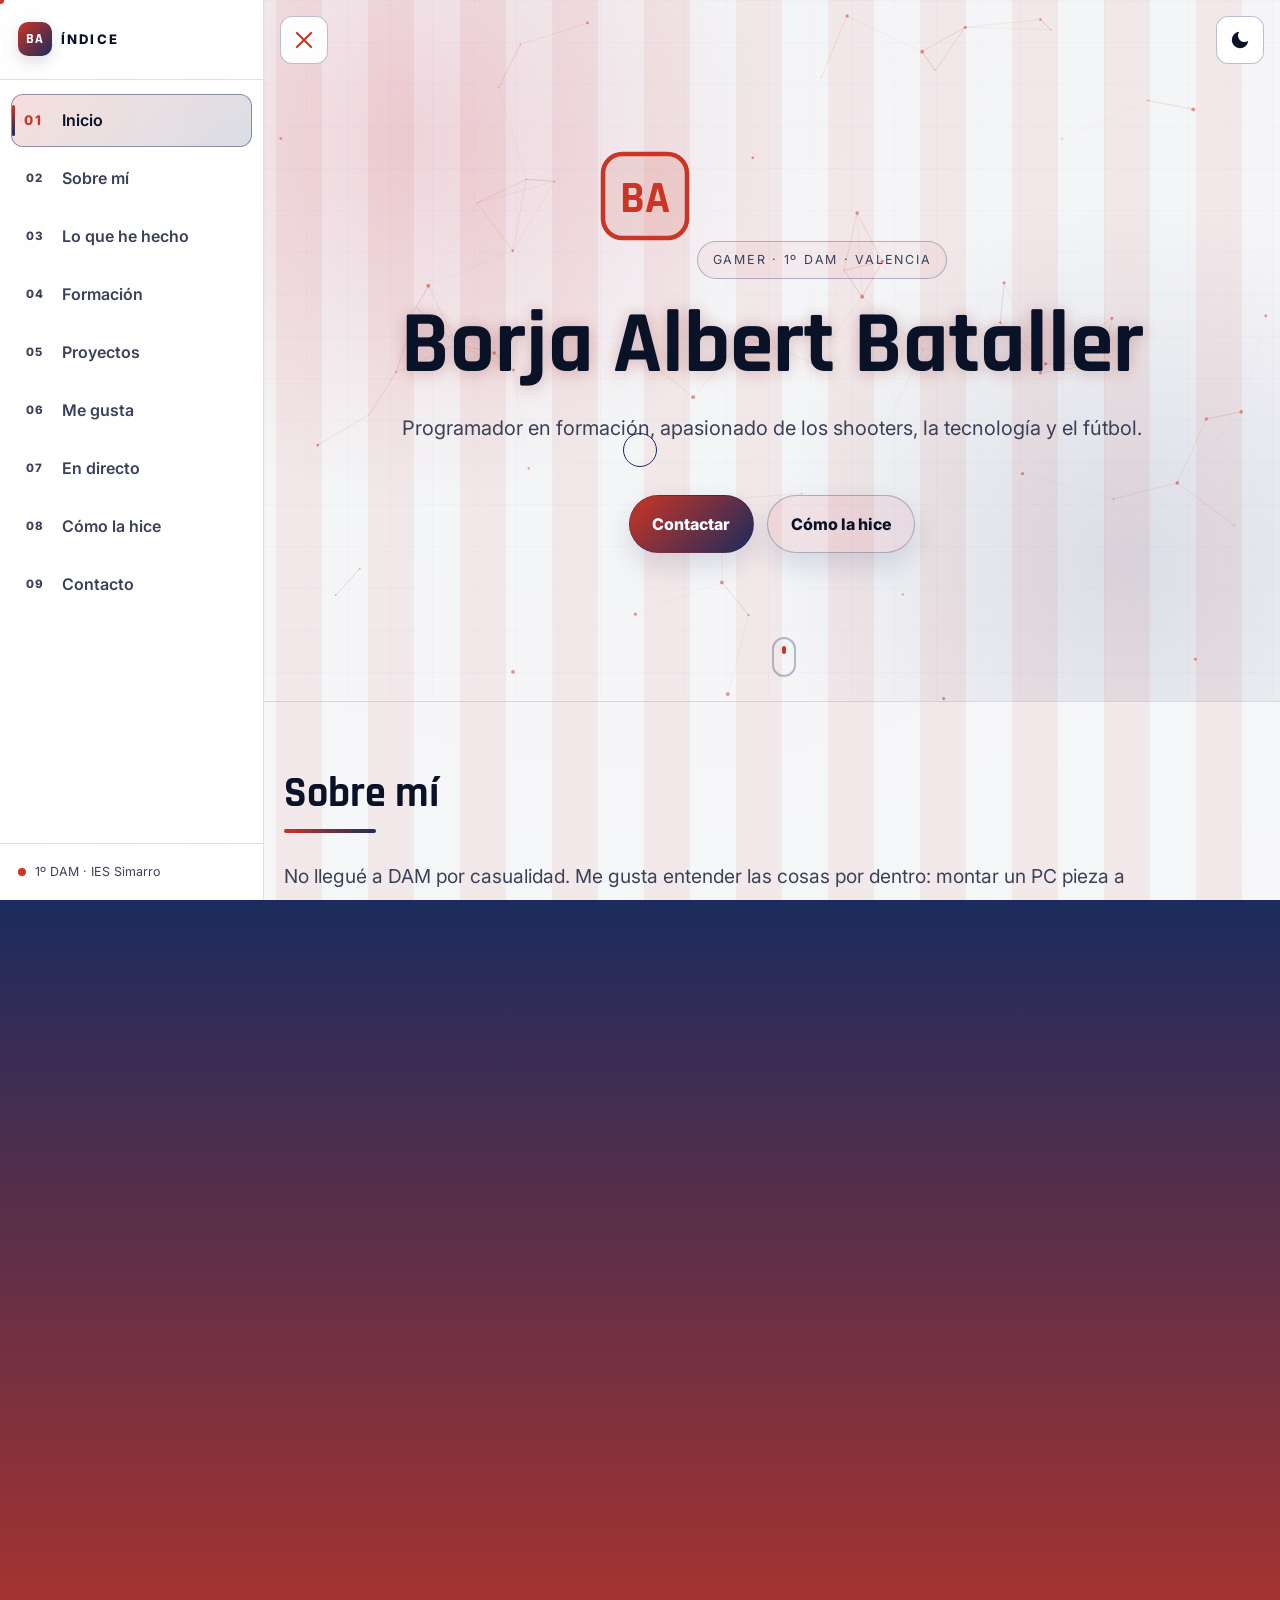
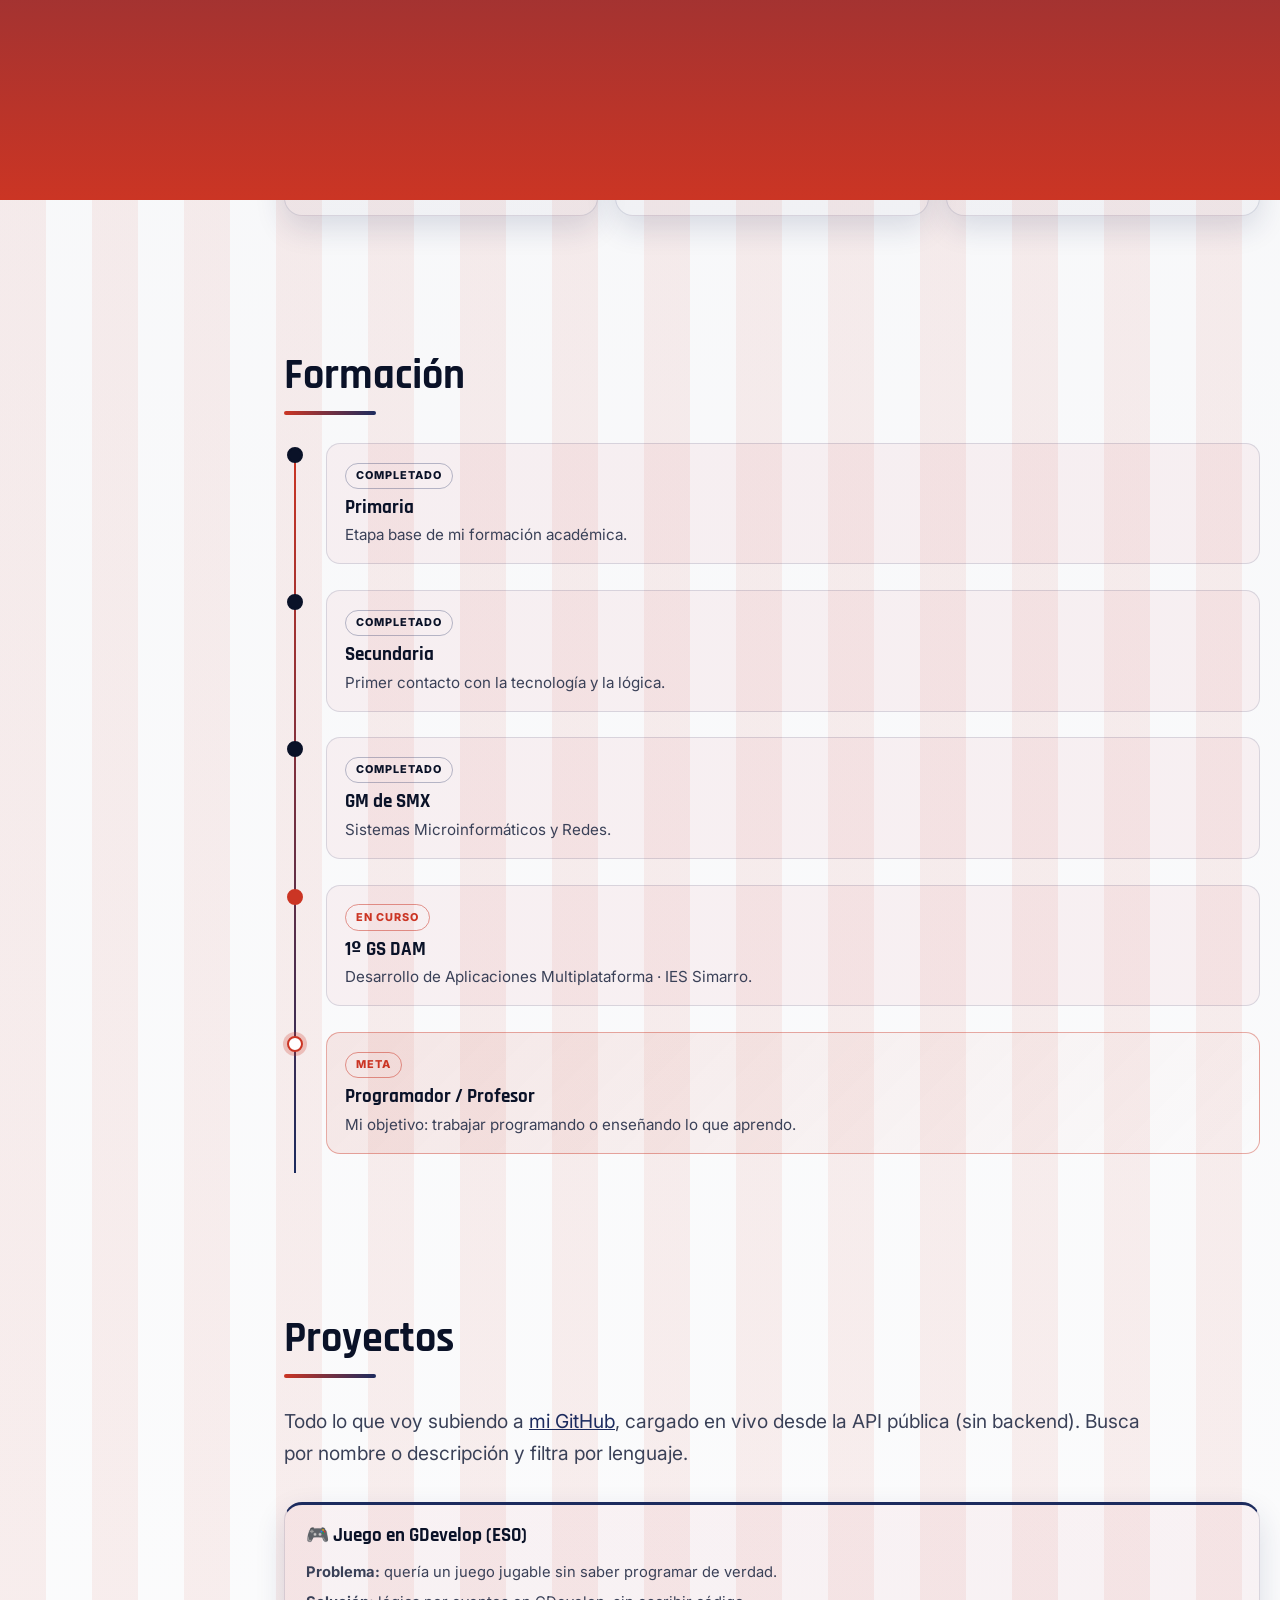
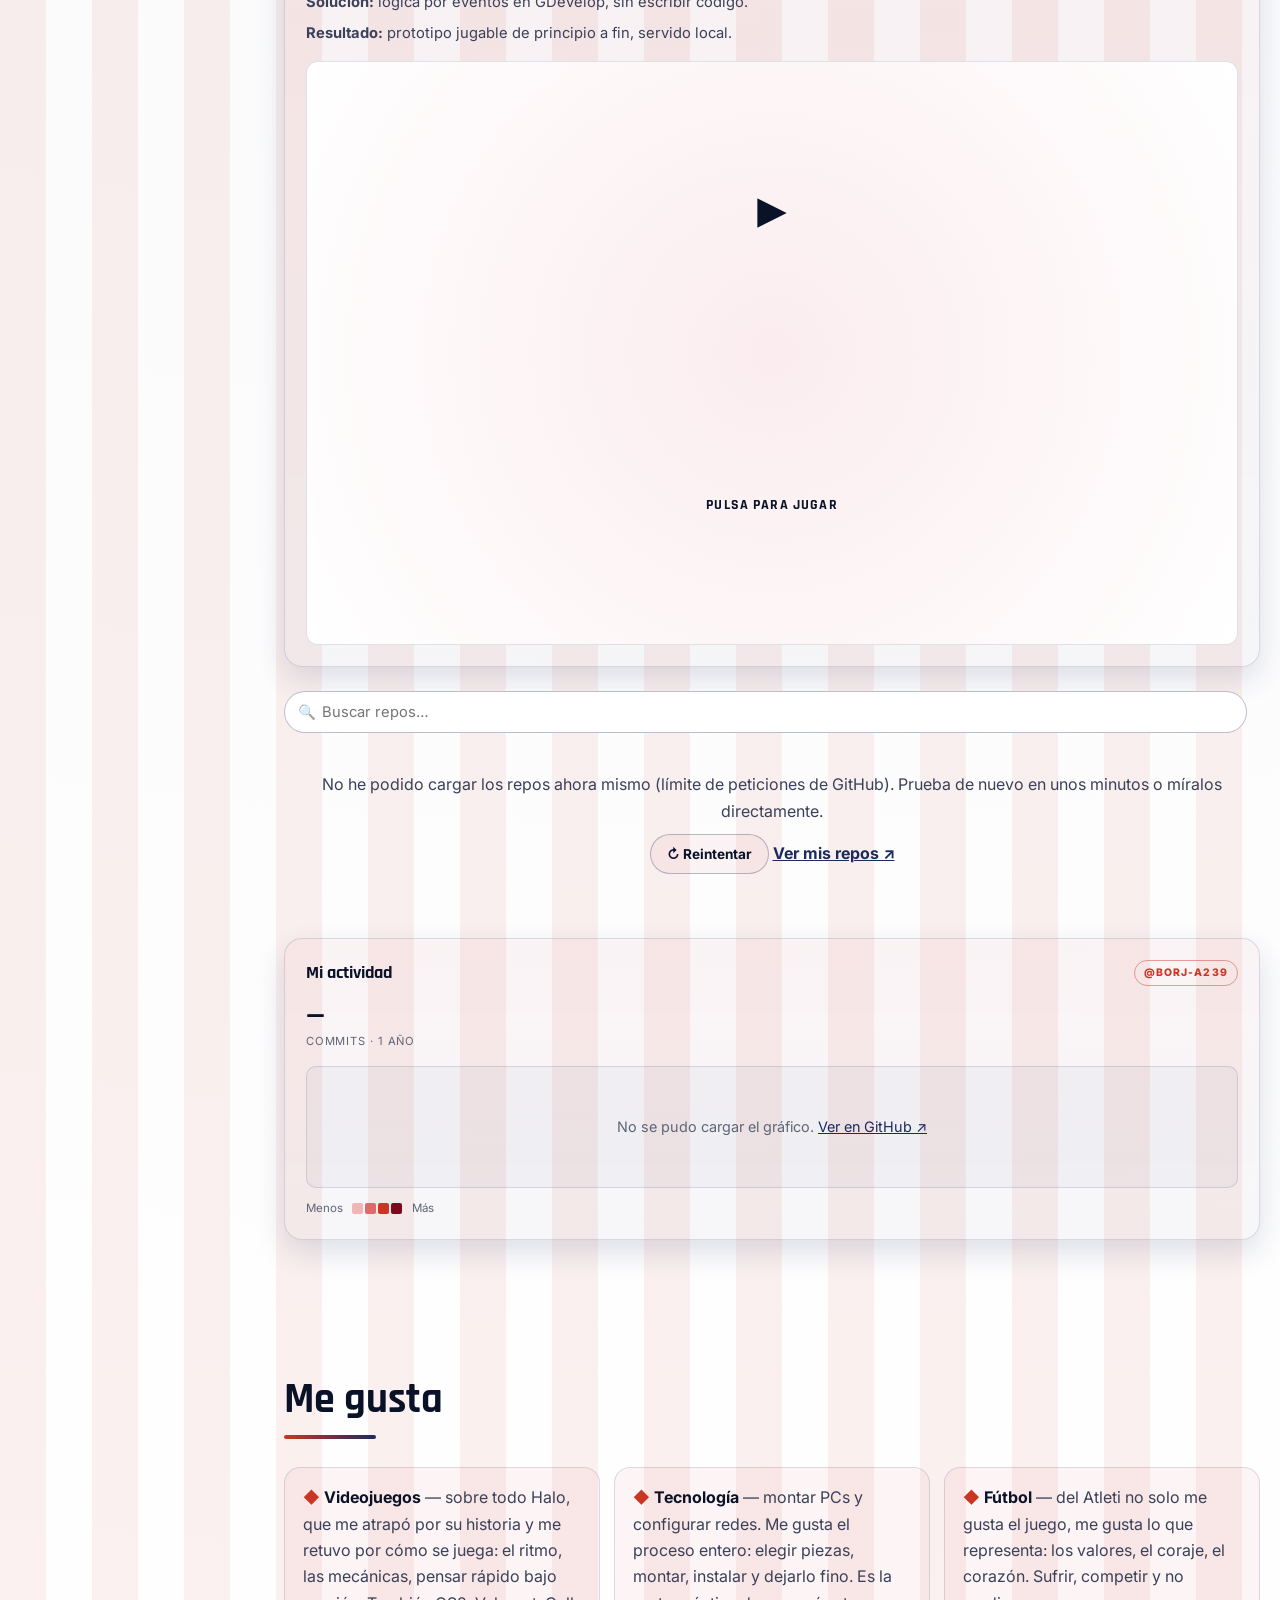
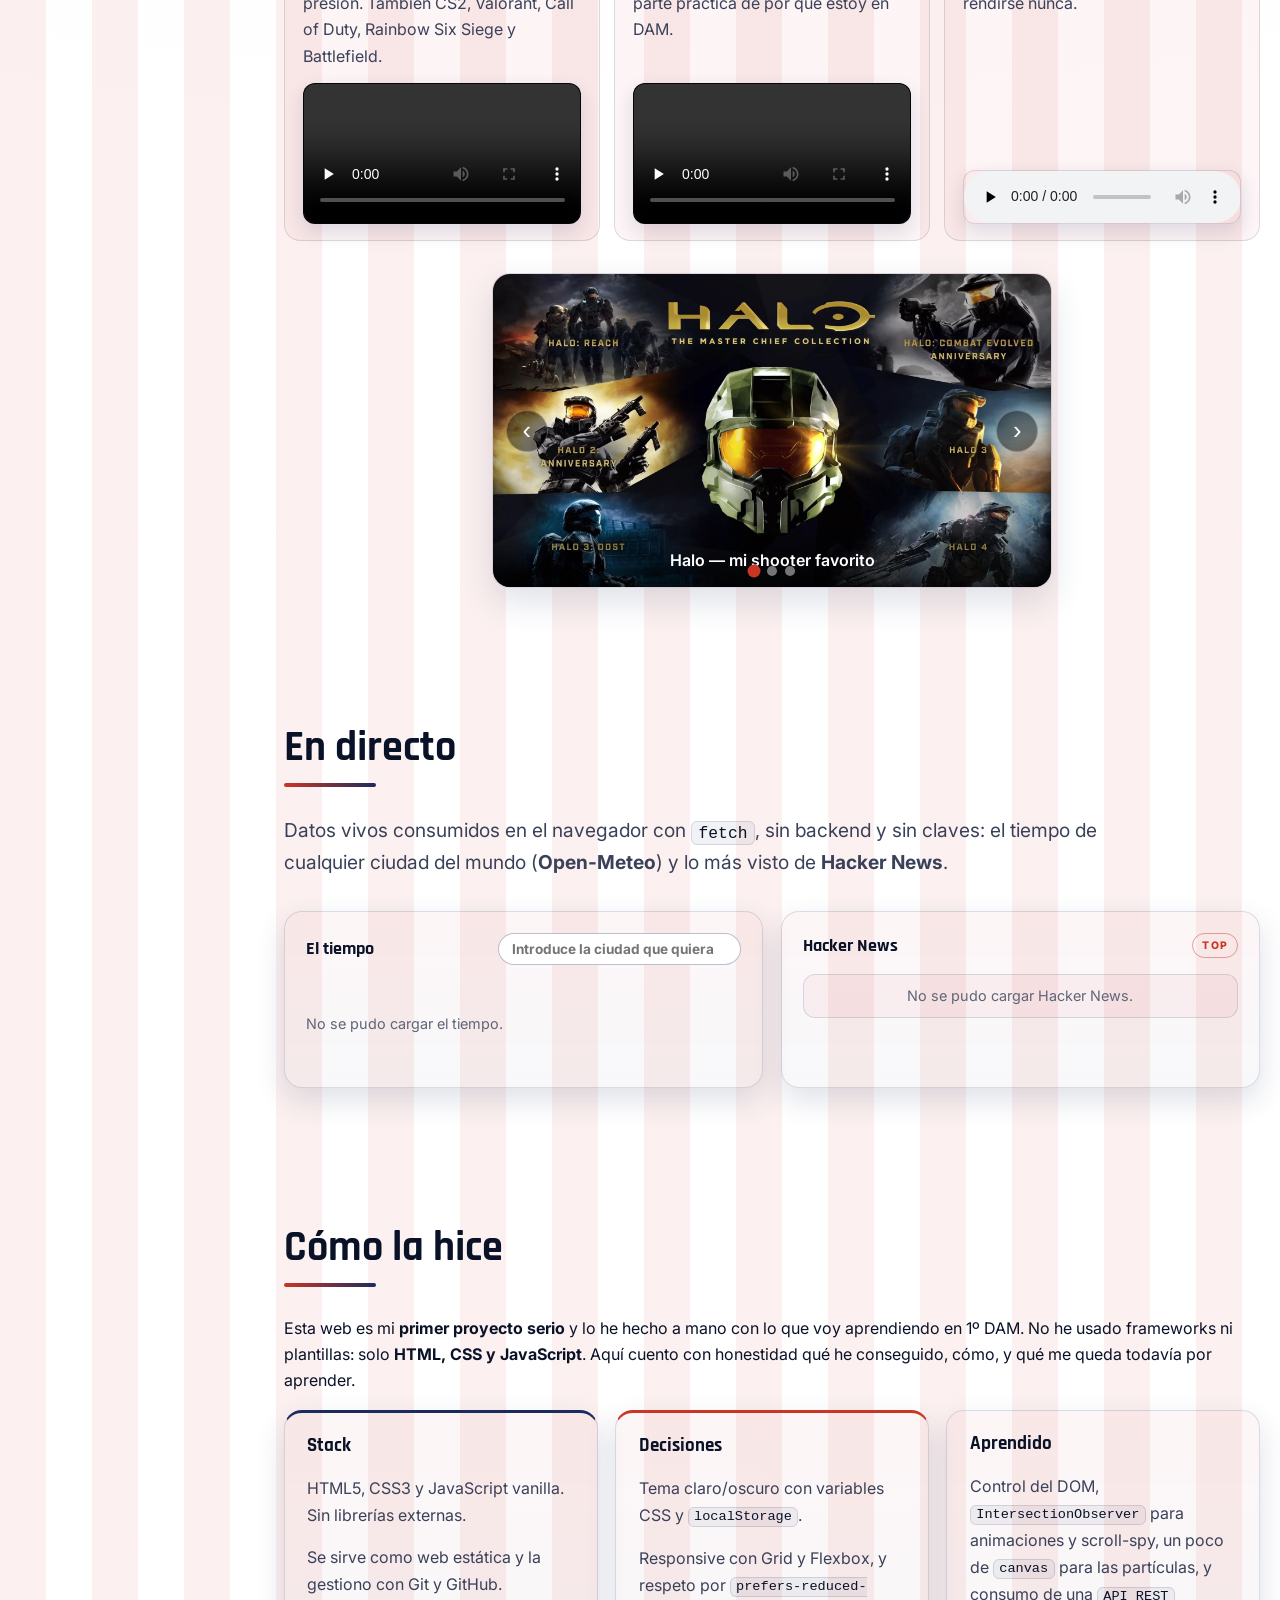
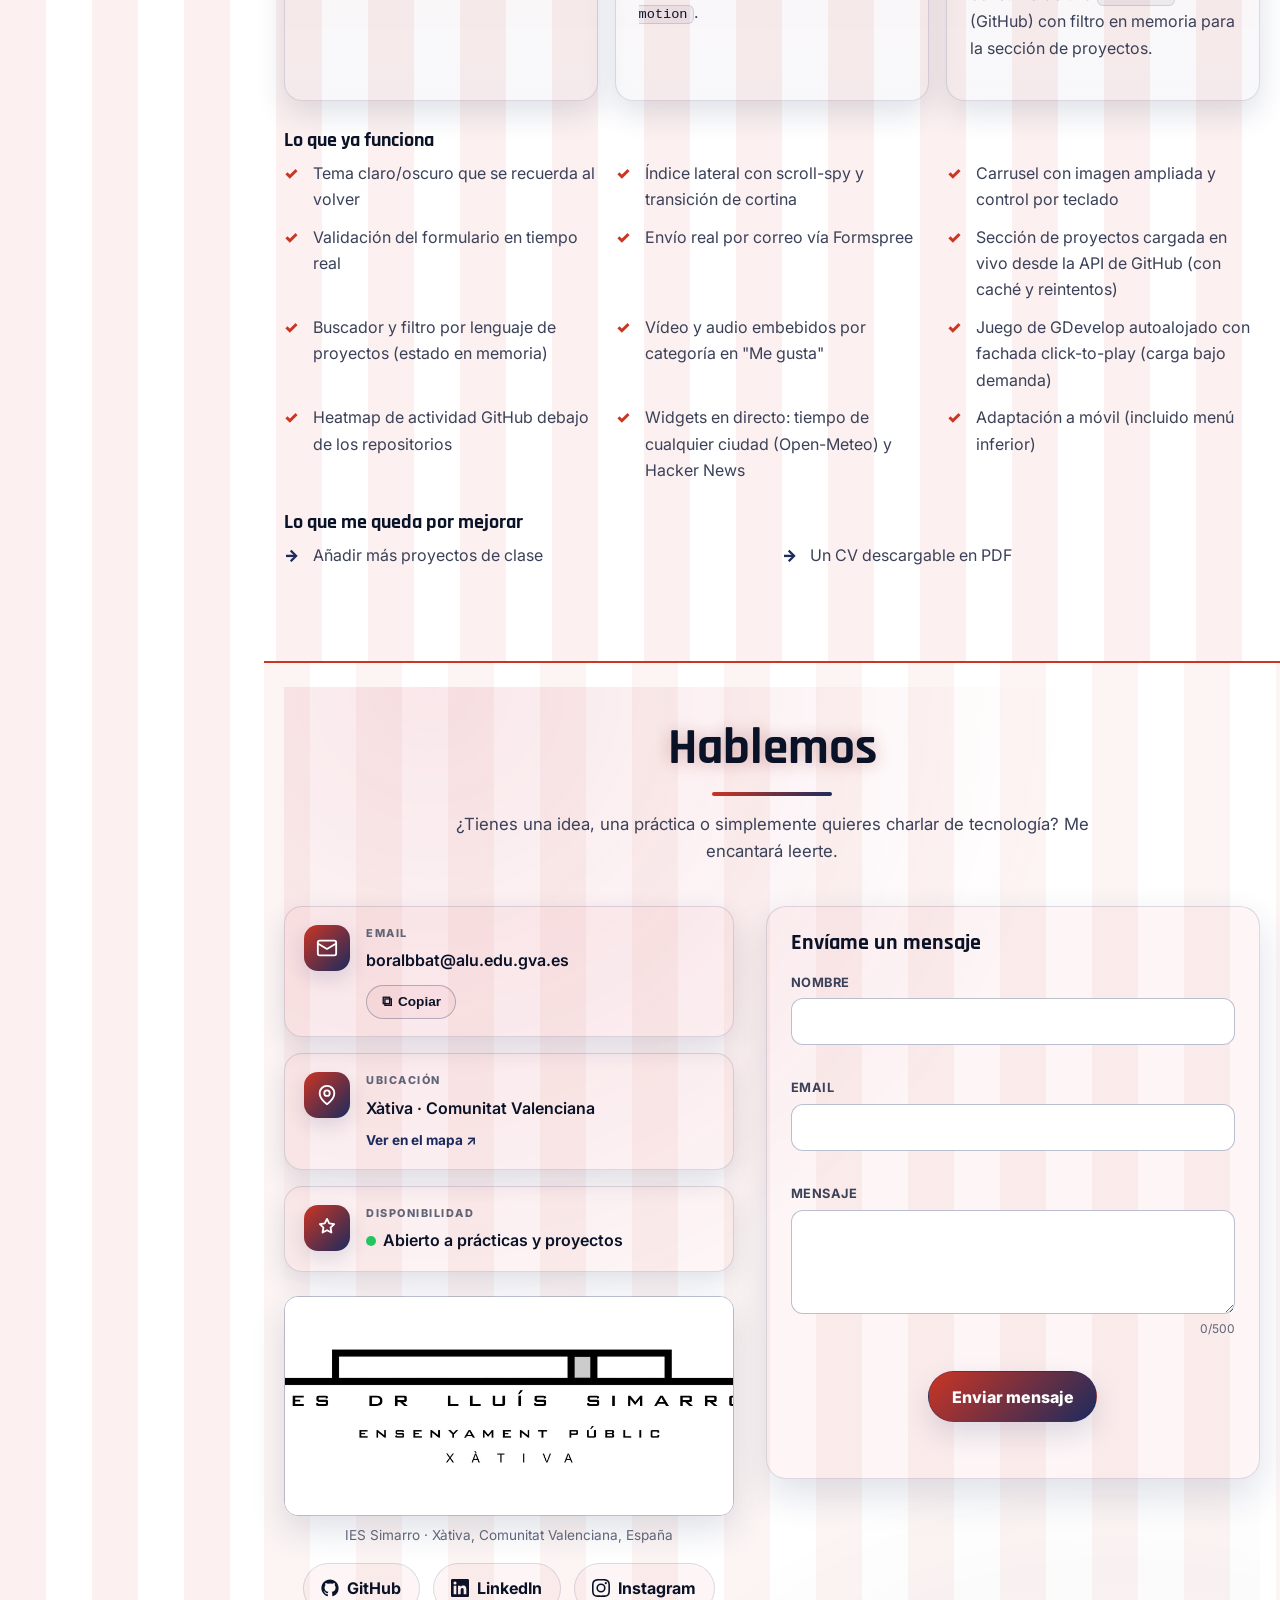
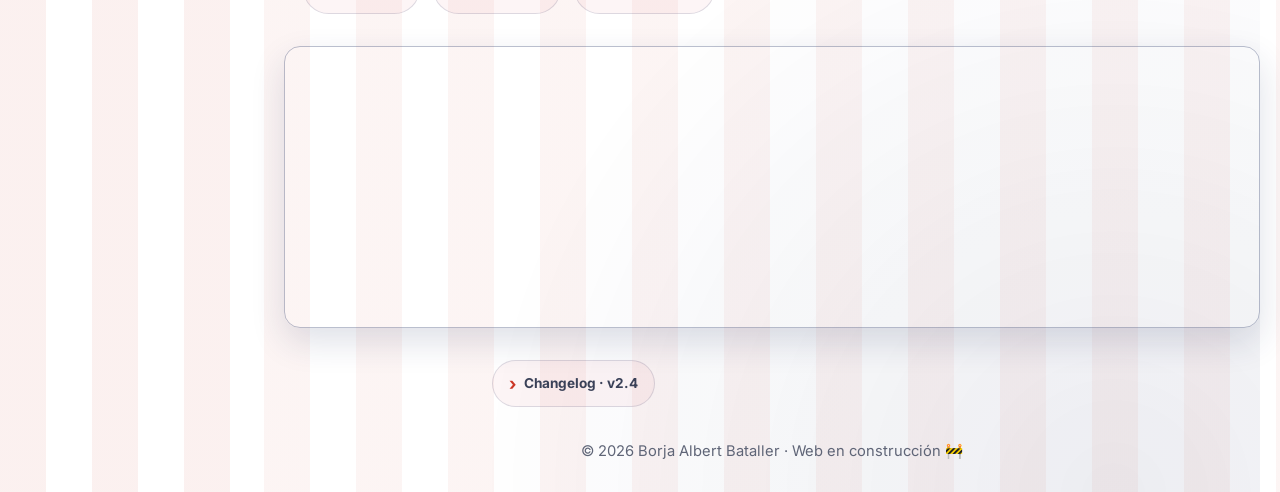
==== commit 246d71a7: "SVG afegit" ====
--- a/index.html
+++ b/index.html
@@ -135,6 +135,14 @@
     <header class="hero" id="inicio">
       <canvas class="hero-particles" id="heroCanvas" aria-hidden="true"></canvas>
       <div class="hero-content">
+        <!-- 👇 ÚNICO CANVI: logo BA animat (SVG propi) -->
+        <span class="logo-ba" aria-hidden="true">
+          <svg viewBox="0 0 64 64" xmlns="http://www.w3.org/2000/svg" role="img" aria-label="Logo BA">
+            <rect class="lg-box" x="4" y="4" width="56" height="56" rx="13"></rect>
+            <text class="lg-text" x="50%" y="55%" text-anchor="middle" dominant-baseline="middle"
+                  font-family="Rajdhani, Arial, sans-serif" font-size="30" font-weight="900">BA</text>
+          </svg>
+        </span>
         <p class="badge">Gamer · 1º DAM · Valencia</p>
         <h1>Borja Albert Bataller</h1>
         <p class="tagline" id="tagline">Programador en formación, apasionado de los shooters, la tecnología y el fútbol.</p>
--- a/styles.css
+++ b/styles.css
@@ -637,4 +637,46 @@
 
 .notfound { min-height: 100dvh; display: grid; place-content: center; justify-items: center; gap: 1rem; text-align: center; padding: 2rem; background: radial-gradient(circle at top, color-mix(in srgb, var(--bg) 88%, #1a1a24), var(--bg)); }
 .notfound h1 { font-size: clamp(4rem, 18vw, 9rem); margin: 0; line-height: 1; color: var(--text); text-shadow: var(--title-glow); }
-.nf-msg { color: var(--text-soft); max-width: 40ch; margin: 0 auto; }+.nf-msg { color: var(--text-soft); max-width: 40ch; margin: 0 auto; }
+
+/* Título compacto para subpáginas (evita el h1 gigante en gracias.html) */
+.notfound .nf-title { font-size: clamp(1.7rem, 5vw, 2.6rem); }
+
+/* CV imprimible a PDF */
+@media print {
+  .skip-link, .cursor-dot, .cursor-ring, .theme-toggle, .cv-actions, .bottom-nav { display: none !important; }
+  body { background: #fff !important; color: #000 !important; }
+  .cv-wrap { padding: 0; }
+  .card, .tl-content { box-shadow: none !important; }
+}
+
+/* ===== LOGO BA ANIMAT (SVG propi) ===== */
+.logo-ba { display: inline-block; width: 96px; margin: 0 auto 1.2rem; line-height: 0; }
+.logo-ba svg { width: 100%; height: auto; display: block; overflow: visible; }
+.logo-ba .lg-box {
+  fill: transparent;
+  stroke: var(--accent);
+  stroke-width: 3;
+  stroke-linejoin: round;
+  stroke-dasharray: 210;
+  stroke-dashoffset: 210;
+  animation: lgDraw 1.1s ease-out .15s forwards, lgFill .6s ease-out .95s forwards;
+}
+.logo-ba .lg-text {
+  fill: var(--accent);
+  opacity: 0;
+  animation: lgText .5s ease-out 1.25s forwards;
+}
+.logo-ba svg { animation: lgGlow 3.2s ease-in-out 1.8s infinite; }
+@keyframes lgDraw { to { stroke-dashoffset: 0; } }
+@keyframes lgFill { to { fill: color-mix(in srgb, var(--accent) 12%, transparent); } }
+@keyframes lgText { to { opacity: 1; } }
+@keyframes lgGlow {
+  0%, 100% { filter: drop-shadow(0 0 2px transparent); }
+  50%      { filter: drop-shadow(0 0 9px var(--accent)); }
+}
+@media (prefers-reduced-motion: reduce) {
+  .logo-ba .lg-box { stroke-dashoffset: 0; fill: color-mix(in srgb, var(--accent) 12%, transparent); animation: none; }
+  .logo-ba .lg-text { opacity: 1; animation: none; }
+  .logo-ba svg { animation: none; }
+}
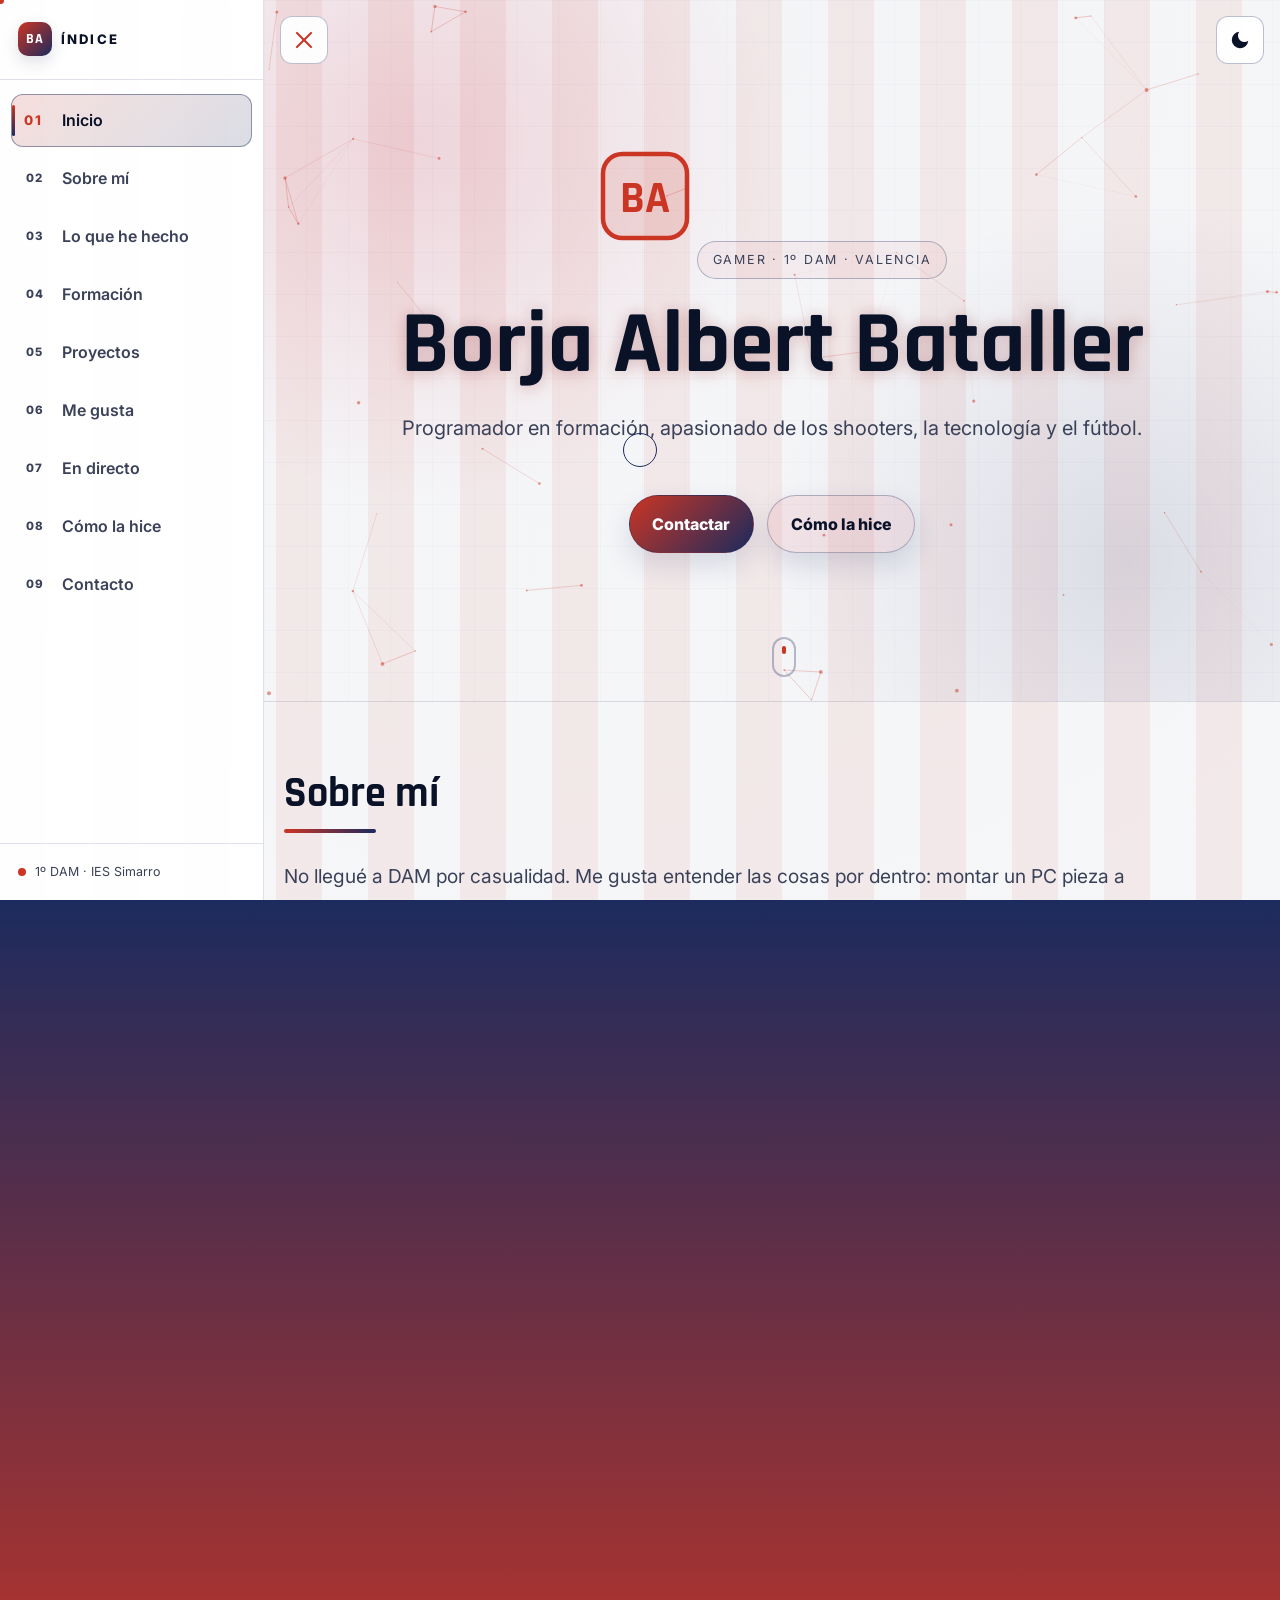
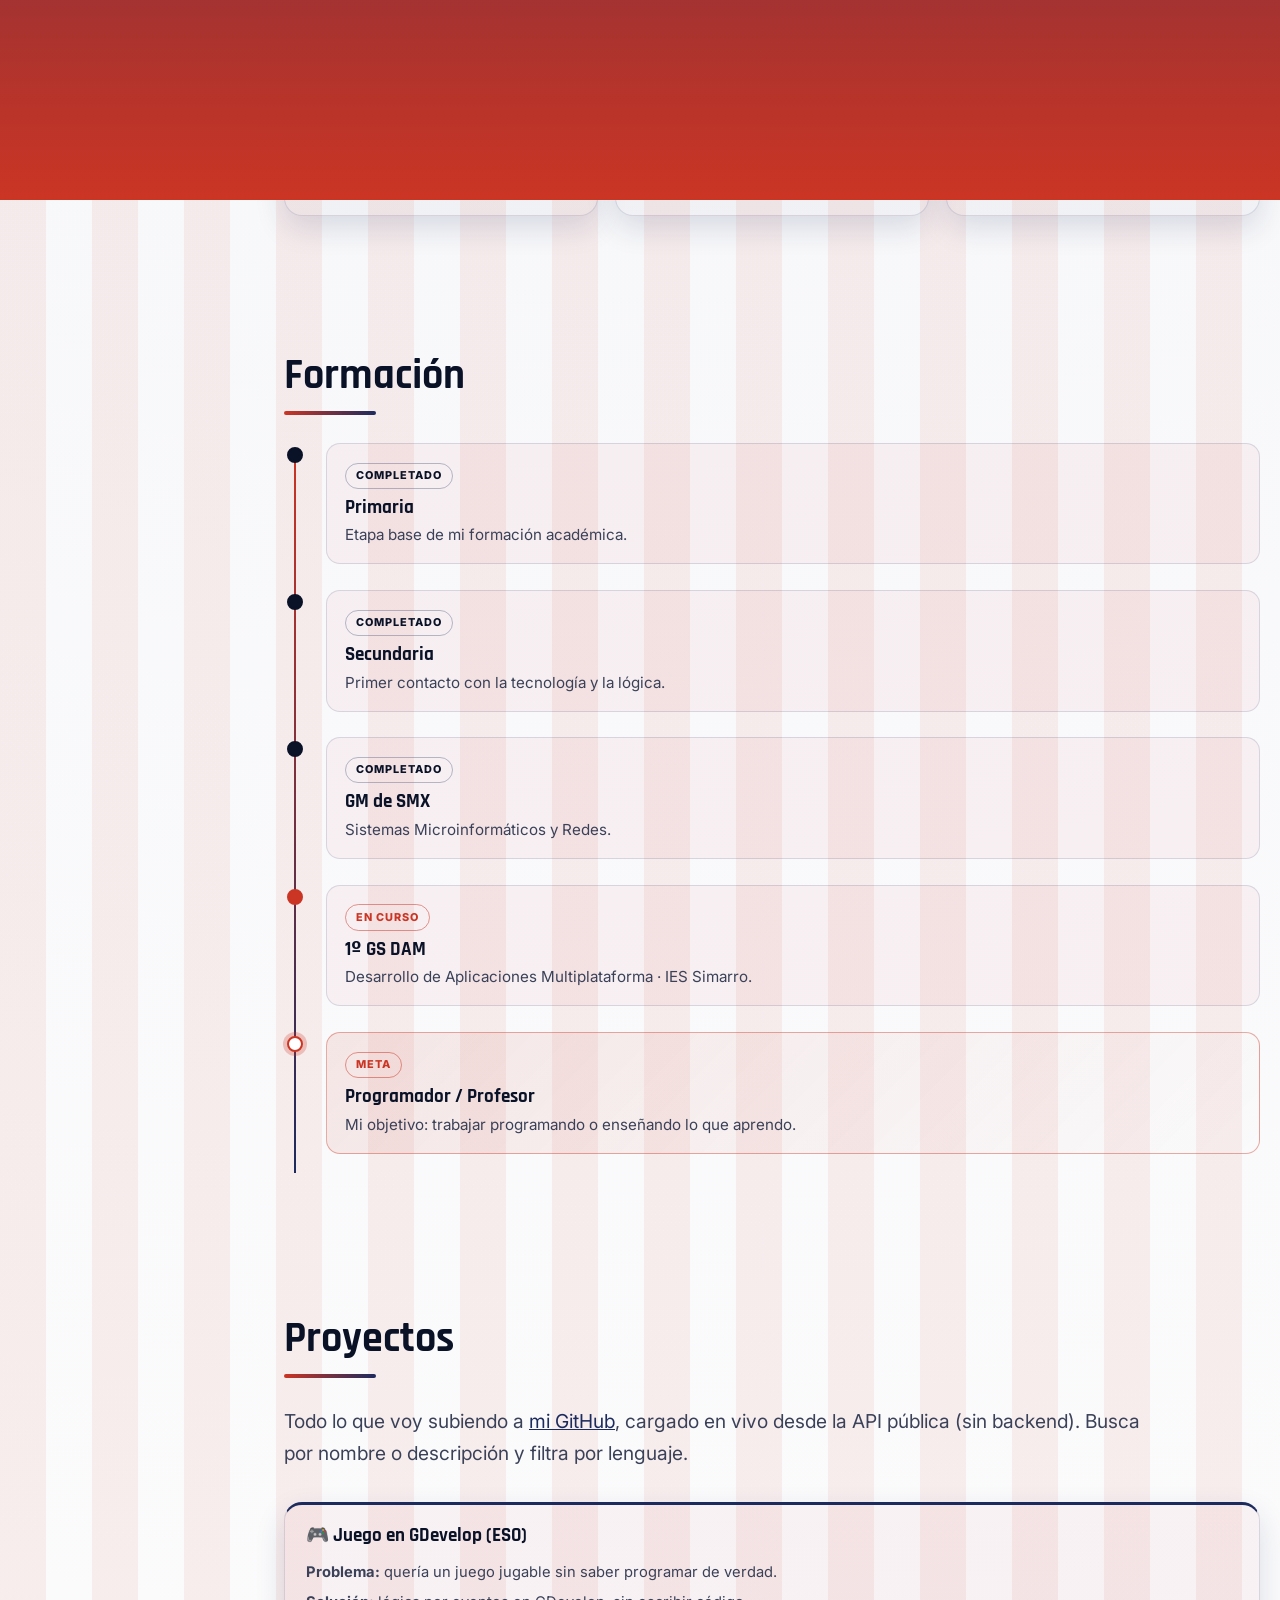
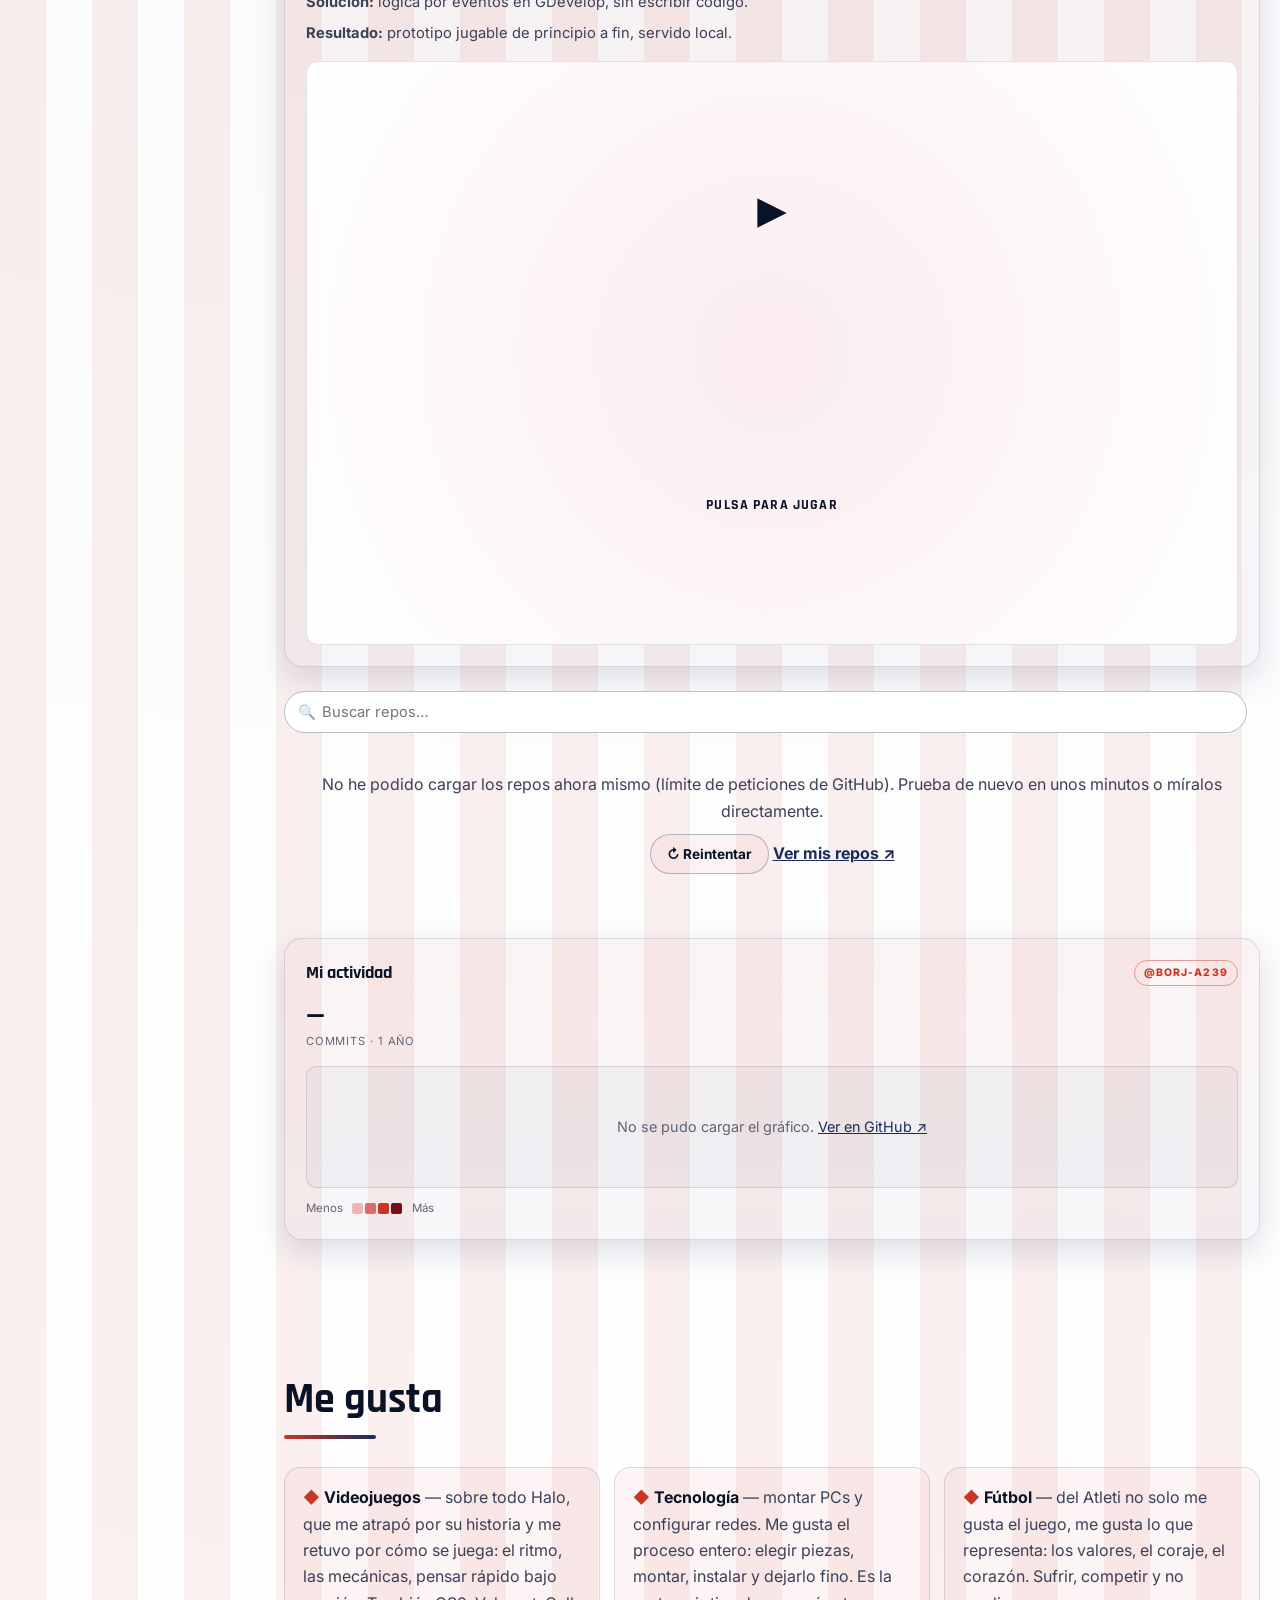
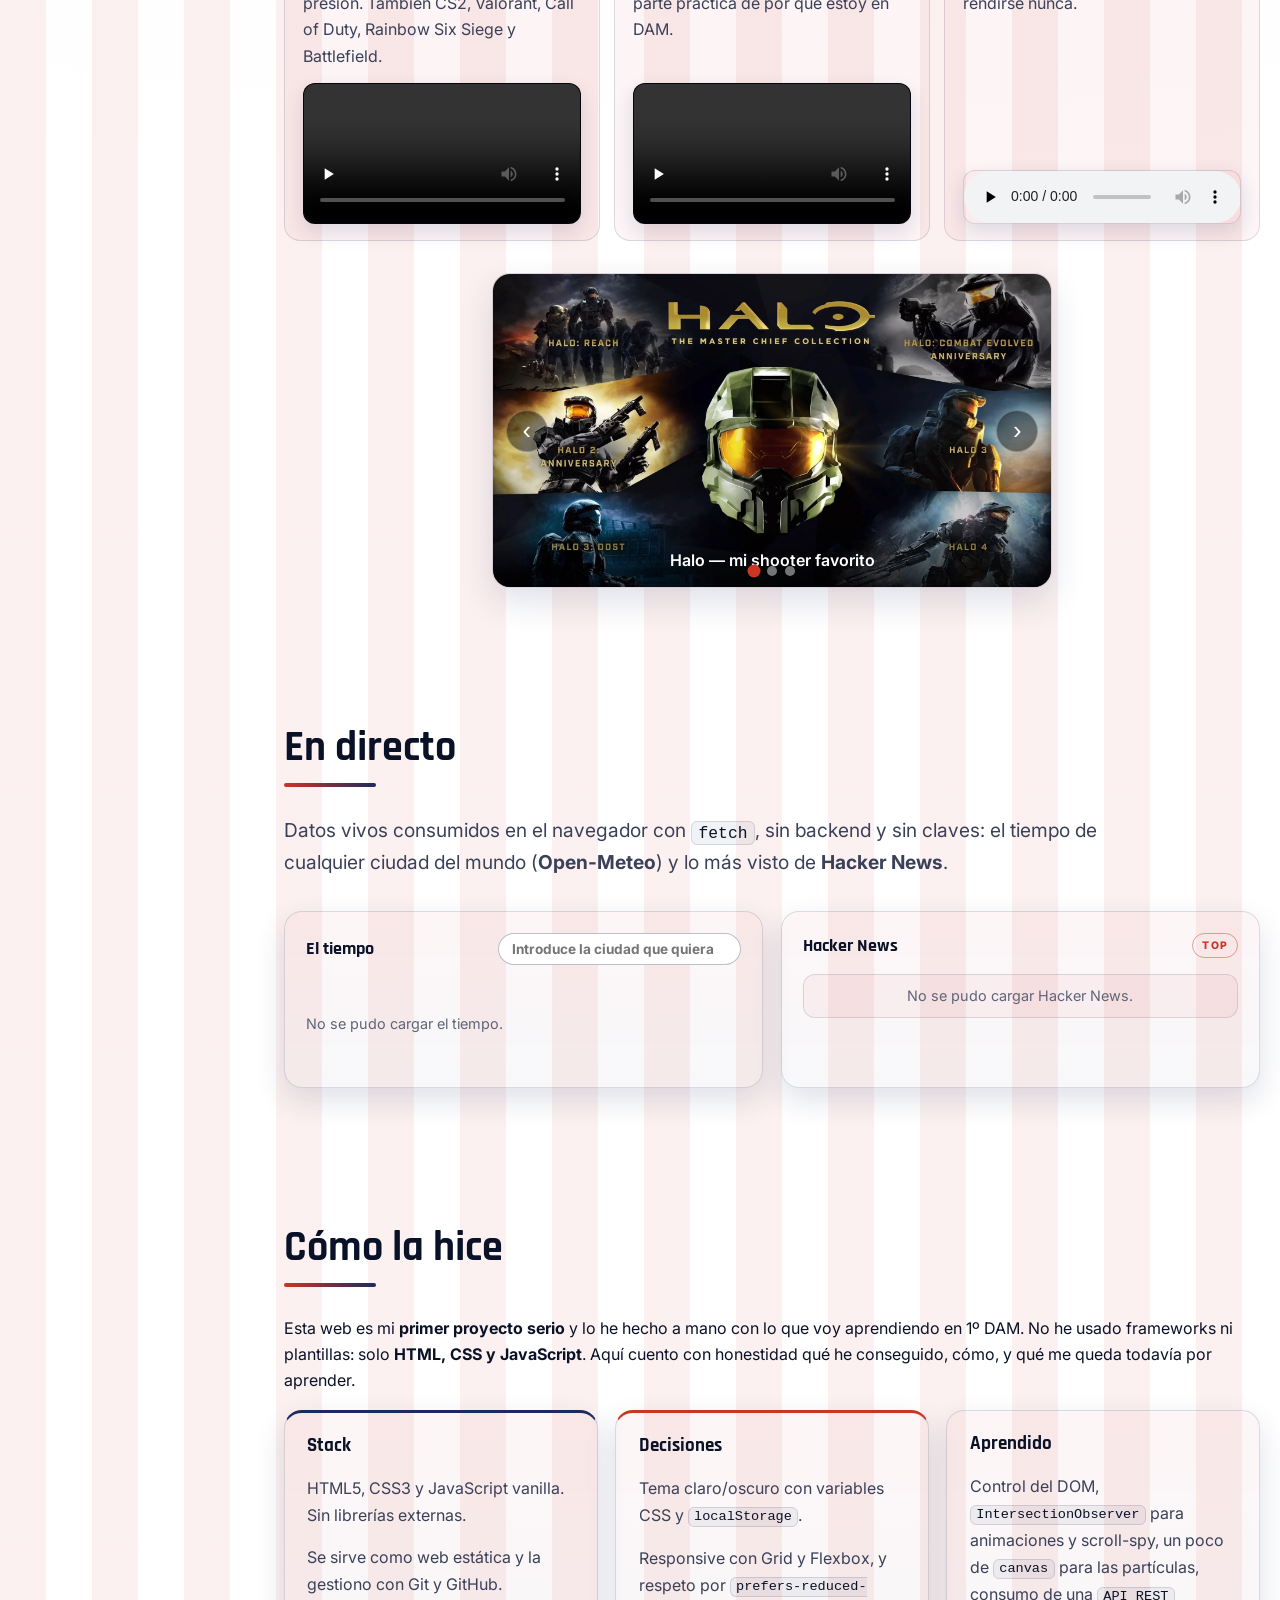
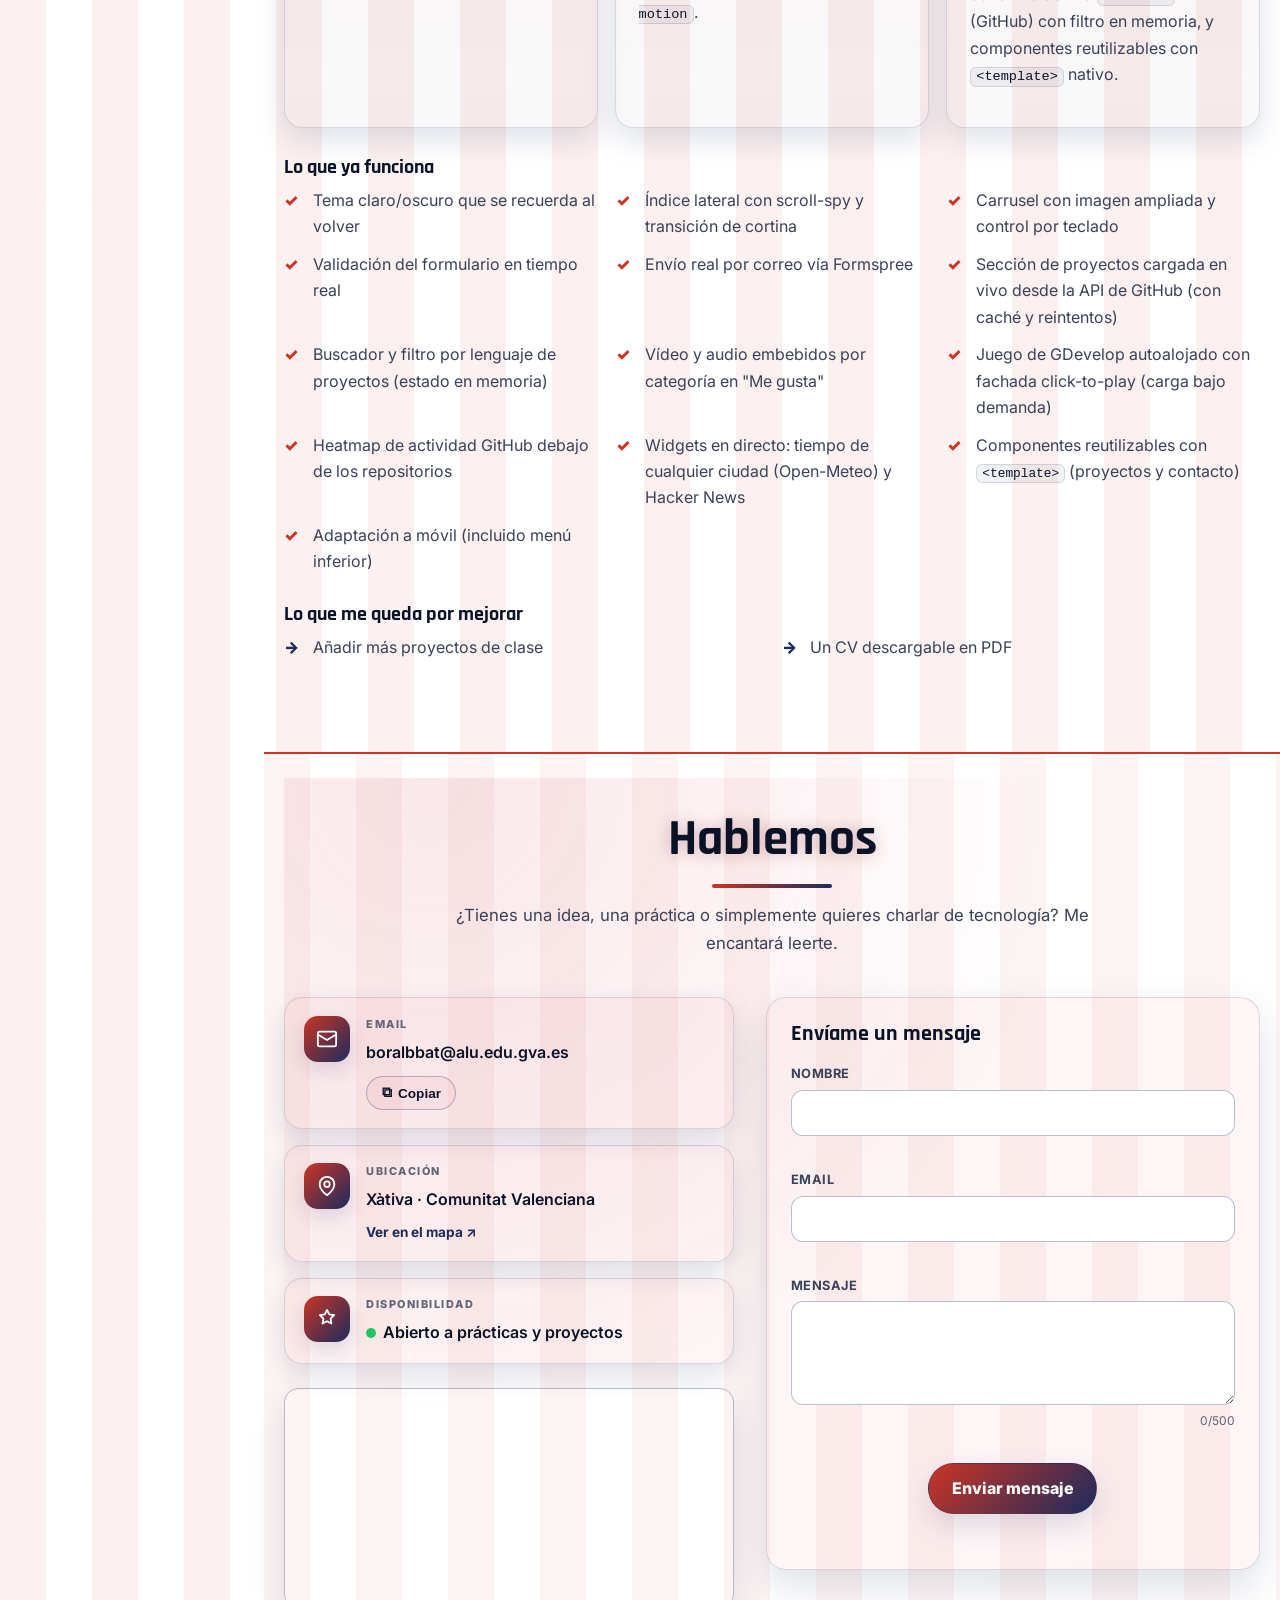
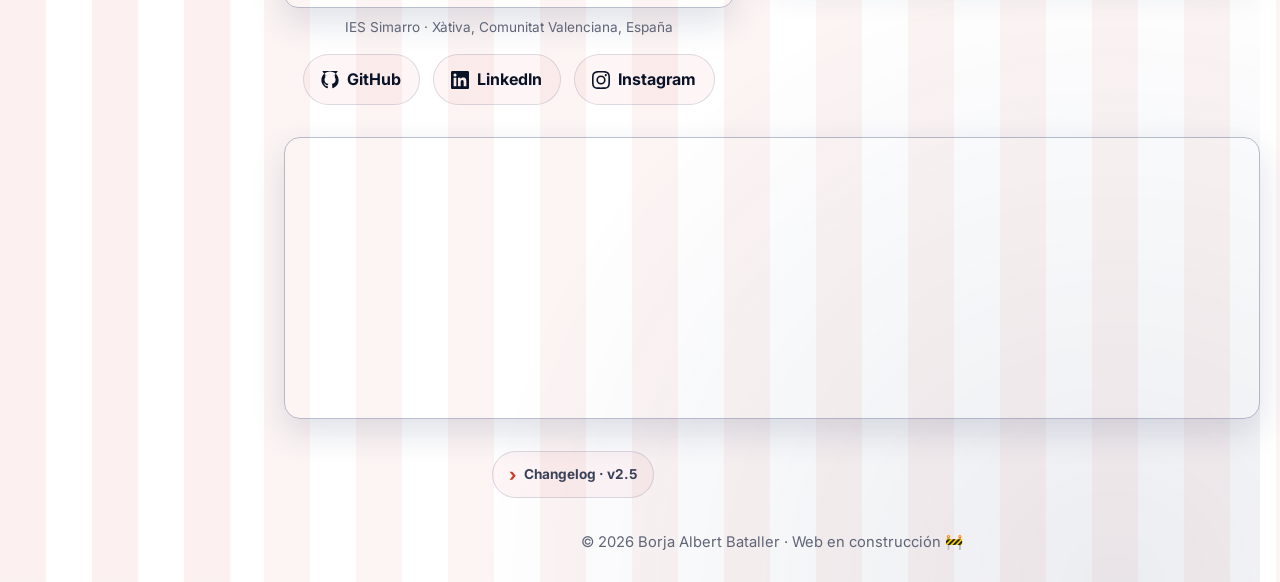
==== commit 385c6244: "optimització de la web" ====
--- a/index.html
+++ b/index.html
@@ -131,11 +131,43 @@
     </div>
   </div>
 
+  <!-- [C6] TEMPLATE reutilizable de tarjeta de proyecto.
+       Se instancia N veces desde script.js con datos de la API de GitHub.
+       Ventaja: el navegador no parsea HTML desde string (más rápido) y no
+       hace falta innerHTML con datos externos (más seguro). -->
+  <template id="tpl-project">
+    <article class="project-card">
+      <div class="pc-head">
+        <h3><a class="pc-title" target="_blank" rel="noopener"></a></h3>
+        <span class="pc-lang"><span class="pc-dot"></span><span class="pc-lang-name"></span></span>
+      </div>
+      <p class="pc-desc"></p>
+      <div class="pc-meta">
+        <span class="pc-stat pc-stars"></span>
+        <span class="pc-stat pc-forks"></span>
+        <span class="pc-stat pc-date"></span>
+        <a class="pc-link" target="_blank" rel="noopener">Ver ↗</a>
+      </div>
+    </article>
+  </template>
+
+  <!-- [C6] TEMPLATE reutilizable de tarjeta de contacto.
+       Las 3 info-cards del footer se generan clonando este único template. -->
+  <template id="tpl-info-card">
+    <div class="info-card">
+      <span class="info-icon" aria-hidden="true"></span>
+      <div class="info-body">
+        <span class="info-label"></span>
+        <div class="info-value-slot"></div>
+        <div class="info-extra"></div>
+      </div>
+    </div>
+  </template>
+
   <div class="page">
     <header class="hero" id="inicio">
       <canvas class="hero-particles" id="heroCanvas" aria-hidden="true"></canvas>
       <div class="hero-content">
-        <!-- 👇 ÚNICO CANVI: logo BA animat (SVG propi) -->
         <span class="logo-ba" aria-hidden="true">
           <svg viewBox="0 0 64 64" xmlns="http://www.w3.org/2000/svg" role="img" aria-label="Logo BA">
             <rect class="lg-box" x="4" y="4" width="56" height="56" rx="13"></rect>
@@ -273,7 +305,6 @@
           <div class="proj-skeleton"></div><div class="proj-skeleton"></div><div class="proj-skeleton"></div><div class="proj-skeleton"></div>
         </div>
 
-        <!-- ===== MI ACTIVIDAD (heatmap GitHub), debajo de los repos ===== -->
         <article class="live-card gh-card reveal-inner">
           <div class="live-head"><h3>Mi actividad</h3><a class="live-tag" href="https://github.com/Borj-a239" target="_blank" rel="noopener">@Borj-a239</a></div>
           <div class="gh-summary" id="ghSummary"></div>
@@ -308,15 +339,15 @@
         <div class="carousel" id="carousel" aria-label="Galería de imágenes">
           <div class="carousel-track" id="carouselTrack">
             <figure class="slide">
-              <img src="img/halo.webp" alt="Halo, mi shooter favorito" width="1280" height="720" loading="lazy" />
+              <img src="img/halo.webp" alt="Halo, mi shooter favorito" width="1280" height="720" loading="lazy" decoding="async" />
               <figcaption>Halo — mi shooter favorito</figcaption>
             </figure>
             <figure class="slide">
-              <img src="img/tech.webp" alt="Montaje de PC y dispositivos de red" width="1280" height="720" loading="lazy" />
+              <img src="img/tech.webp" alt="Montaje de PC y dispositivos de red" width="1280" height="720" loading="lazy" decoding="async" />
               <figcaption>Tecnología — montaje de PC y redes</figcaption>
             </figure>
             <figure class="slide">
-              <img src="img/imagenes.webp" alt="Fútbol y Atlético de Madrid" width="1280" height="720" loading="lazy" />
+              <img src="img/imagenes.webp" alt="Fútbol y Atlético de Madrid" width="1280" height="720" loading="lazy" decoding="async" />
               <figcaption>Fútbol — fan del Atlético de Madrid</figcaption>
             </figure>
           </div>
@@ -326,7 +357,6 @@
         </div>
       </section>
 
-      <!-- ===== SECCIÓN: EN DIRECTO (tiempo + Hacker News) ===== -->
       <section id="directo" class="section reveal" aria-labelledby="directo-title">
         <h2 id="directo-title">En directo</h2>
         <p class="section-intro">
@@ -336,7 +366,6 @@
         </p>
 
         <div class="live-grid">
-          <!-- Tiempo -->
           <article class="live-card live-weather">
             <div class="wx-controls">
               <h3>El tiempo</h3>
@@ -355,7 +384,6 @@
             <div id="weatherBody" class="wx-body"><div class="live-skeleton wx-skel"></div></div>
           </article>
 
-          <!-- Hacker News -->
           <article class="live-card live-hn">
             <div class="live-head"><h3>Hacker News</h3><span class="live-tag">Top</span></div>
             <ul class="hn-list" id="hnList"><li class="live-skeleton"></li><li class="live-skeleton"></li></ul>
@@ -387,7 +415,7 @@
           </article>
           <article class="card">
             <h3>Aprendido</h3>
-            <p>Control del DOM, <code>IntersectionObserver</code> para animaciones y scroll-spy, un poco de <code>canvas</code> para las partículas, y consumo de una <code>API REST</code> (GitHub) con filtro en memoria para la sección de proyectos.</p>
+            <p>Control del DOM, <code>IntersectionObserver</code> para animaciones y scroll-spy, un poco de <code>canvas</code> para las partículas, consumo de una <code>API REST</code> (GitHub) con filtro en memoria, y componentes reutilizables con <code>&lt;template&gt;</code> nativo.</p>
           </article>
         </div>
 
@@ -404,6 +432,7 @@
           <li>Juego de GDevelop autoalojado con fachada click-to-play (carga bajo demanda)</li>
           <li>Heatmap de actividad GitHub debajo de los repositorios</li>
           <li>Widgets en directo: tiempo de cualquier ciudad (Open-Meteo) y Hacker News</li>
+          <li>Componentes reutilizables con <code>&lt;template&gt;</code> (proyectos y contacto)</li>
           <li>Adaptación a móvil (incluido menú inferior)</li>
         </ul>
 
@@ -424,48 +453,17 @@
 
         <div class="contact-grid">
           <div class="contact-info">
-            <div class="info-card">
-              <span class="info-icon" aria-hidden="true">
-                <svg viewBox="0 0 24 24" fill="none" stroke="currentColor" stroke-width="2" stroke-linecap="round" stroke-linejoin="round"><rect x="2" y="4" width="20" height="16" rx="2"></rect><path d="m2 7 10 6 10-6"></path></svg>
-              </span>
-              <div class="info-body">
-                <span class="info-label">Email</span>
-                <address class="info-value"><a href="mailto:boralbbat@alu.edu.gva.es" id="emailLink">boralbbat@alu.edu.gva.es</a></address>
-                <button class="copy-btn" id="copyEmail" type="button" data-email="boralbbat@alu.edu.gva.es" aria-label="Copiar correo">
-                  <span class="copy-icon">⧉</span> <span class="copy-label">Copiar</span>
-                </button>
-              </div>
-            </div>
-
-            <div class="info-card">
-              <span class="info-icon" aria-hidden="true">
-                <svg viewBox="0 0 24 24" fill="none" stroke="currentColor" stroke-width="2" stroke-linecap="round" stroke-linejoin="round"><path d="M20 10c0 6-8 12-8 12s-8-6-8-12a8 8 0 1 1 16 0Z"></path><circle cx="12" cy="10" r="3"></circle></svg>
-              </span>
-              <div class="info-body">
-                <span class="info-label">Ubicación</span>
-                <span class="info-value">Xàtiva · Comunitat Valenciana</span>
-                <a class="info-link" href="https://www.google.com/maps?q=X%C3%A0tiva+Valencia" target="_blank" rel="noopener noreferrer">Ver en el mapa ↗</a>
-              </div>
-            </div>
-
-            <div class="info-card">
-              <span class="info-icon" aria-hidden="true">
-                <svg viewBox="0 0 24 24" fill="none" stroke="currentColor" stroke-width="2" stroke-linecap="round" stroke-linejoin="round"><path d="M12 2l2.4 4.9 5.4.8-3.9 3.8.9 5.4-4.8-2.5-4.8 2.5.9-5.4L4.2 7.7l5.4-.8L12 2z"></path></svg>
-              </span>
-              <div class="info-body">
-                <span class="info-label">Disponibilidad</span>
-                <span class="info-value"><span class="avail-dot" aria-hidden="true"></span>Abierto a prácticas y proyectos</span>
-              </div>
-            </div>
+            <!-- [C6] Las 3 info-cards se generan desde el template #tpl-info-card -->
+            <div class="info-cards" id="infoCards"></div>
 
             <figure class="ies-figure">
-              <img src="img/ies.webp" alt="IES Simarro" width="800" height="420" loading="lazy" />
+              <img src="img/ies.webp" alt="IES Simarro" width="800" height="420" loading="lazy" decoding="async" />
               <figcaption>IES Simarro · Xàtiva, Comunitat Valenciana, España</figcaption>
             </figure>
 
             <nav class="social" aria-label="Redes sociales">
               <a href="https://github.com/Borj-a239" target="_blank" rel="noopener noreferrer">
-                <svg viewBox="0 0 24 24" fill="currentColor" aria-hidden="true"><path d="M12 .5C5.65.5.5 5.65.5 12c0 5.08 3.29 9.39 7.86 10.91.58.1.79-.25.79-.55v-2.17c-3.2.7-3.87-1.37-3.87-1.37-.52-1.33-1.28-1.68-1.28-1.68-1.05-.72.08-.7.08-.7 1.16.08 1.77 1.19 1.77 1.19 1.03 1.77 2.7 1.26 3.36.96.1-.75.4-1.26.73-1.55-2.55-.29-5.23-1.28-5.23-5.68 0-1.26.45-2.28 1.19-3.09-.12-.29-.52-1.46.11-3.05 0 0 .97-.31 3.18 1.18a11.1 11.1 0 0 1 5.8 0c2.2-1.49 3.17-1.18 3.17-1.18.63 1.59.23 2.76.12 3.05.74.81 1.18 1.83 1.18 3.09 0 4.41-2.69 5.38-5.25 5.67.41.36.78 1.06.78 2.14v3.17c0 .31.21.66.8.55A11.5 11.5 0 0 0 23.5 12C23.5 5.65 18.35.5 12 .5Z"></path></svg>
+                <svg viewBox="0 0 24 24" fill="currentColor" aria-hidden="true"><path d="M12 .5C5.65.5.5 5.65.5 12c0 5.08 3.29 9.39 7.86 10.91.58.1.79-.25.79-.55v-2.17c-3.2.7-3.87-1.37-3.87-1.37-.52-1.33-1.28-1.68-1.28-1.68-1.05-.72.08-.7.08-.7 1.16.08 1.77 1.19 1.77 1.19 1.03 1.77 2.7 1.26 3.36.96.1-.75.4-1.26.73-1.55-2.55-.29-5.23-1.28-5.23-5.68 0-1.26.45-2.28 1.19-3.09-.12-.29-.52-1.46.11-3.05 0 0 .97-.31 3.18 1.18a11.1 11.1 0 1 1 5.8 0c2.2-1.49 3.17-1.18 3.17-1.18.63 1.59.23 2.76.12 3.05.74.81 1.18 1.83 1.18 3.09 0 4.41-2.69 5.38-5.25 5.67.41.36.78 1.06.78 2.14v3.17c0 .31.21.66.8.55A11.5 11.5 0 0 0 23.5 12C23.5 5.65 18.35.5 12 .5Z"></path></svg>
                 GitHub
               </a>
               <a href="https://www.linkedin.com/" target="_blank" rel="noopener noreferrer">
@@ -513,8 +511,9 @@
         </div>
 
         <details class="changelog">
-          <summary>Changelog · v2.4</summary>
+          <summary>Changelog · v2.5</summary>
           <ul class="changelog-list">
+            <li><b>v2.5 — 2026</b>Performance del tema oscuro (glow más barato, <code>color-mix</code> precomputado, canvas sin <code>sqrt</code>) y componentes reutilizables con <code>&lt;template&gt;</code> para proyectos y contacto.</li>
             <li><b>v2.4 — 2026</b>Buscador del tiempo abierto a cualquier ciudad del mundo; caché de repos de GitHub en <code>localStorage</code> con reintento para evitar el rate limit.</li>
             <li><b>v2.3 — 2026</b>Heatmap de actividad movido a "Proyectos"; tiempo por ciudad (Open-Meteo).</li>
             <li><b>v2.2 — 2026</b>"En directo" reorganizado en bento: cascada provincia→municipio, heatmap GitHub y Hacker News.</li>
--- a/styles.css
+++ b/styles.css
@@ -22,9 +22,15 @@
   --shadow: rgba(0, 0, 0, 0.5);
   --loader-bg: #000000;
   --kbd-bg: rgba(255, 255, 255, 0.06);
-  --title-glow: 0 0 28px rgba(212, 255, 0, 0.35), 0 0 18px rgba(212, 255, 0, 0.20);
-  --title-glow-strong: 0 0 42px rgba(212, 255, 0, 0.60), 0 0 28px rgba(212, 255, 0, 0.35);
+  /* [C6] Glow del título: blurs reducidos (antes 42/28px). Un text-shadow con
+     blur grande obliga a rasterizar capas grandes cada frame sobre fondo negro;
+     bajarlo recorta el coste de paint sin perder el efecto neón. */
+  --title-glow: 0 0 24px rgba(212, 255, 0, 0.30), 0 0 14px rgba(212, 255, 0, 0.16);
+  --title-glow-strong: 0 0 26px rgba(212, 255, 0, 0.50), 0 0 14px rgba(212, 255, 0, 0.28);
   --brand-grad: linear-gradient(135deg, var(--accent), var(--accent-2));
+  /* [C6] Anillo de pulso precomputado: el keyframe ya no llama a color-mix() */
+  --pulse-ring: rgba(212, 255, 0, 0.60);
+  --pulse-ring-0: rgba(212, 255, 0, 0.00);
   --gh0:#161b22; --gh1:#0e4429; --gh2:#006d32; --gh3:#26a641; --gh4:#39d353;
 }
 
@@ -45,8 +51,8 @@
   --text: #0a1228;
   --text-soft: #3a4158;
   --muted: #5f6577;
-  --accent: #cb3524;          /* vermell rojiblanco */
-  --accent-2: #1c2b5e;        /* blau marí (coll + Riyadh Air) */
+  --accent: #cb3524;
+  --accent-2: #1c2b5e;
   --on-accent: #ffffff;
   --shadow: rgba(28, 43, 94, 0.14);
   --loader-bg: #ffffff;
@@ -54,7 +60,9 @@
   --title-glow: 0 2px 18px rgba(203, 53, 36, 0.22), 0 0 16px rgba(28, 43, 94, 0.12);
   --title-glow-strong: 0 0 40px rgba(203, 53, 36, 0.55), 0 0 28px rgba(28, 43, 94, 0.30);
   --brand-grad: linear-gradient(135deg, var(--accent), var(--accent-2));
-  /* heatmap en escala vermella per a coherència de marca */
+  /* [C6] Anillo de pulso precomputado (rojo Atleti) */
+  --pulse-ring: rgba(203, 53, 36, 0.60);
+  --pulse-ring-0: rgba(203, 53, 36, 0.00);
   --gh0:#f3e3e3; --gh1:#f0b6b6; --gh2:#e06a6a; --gh3:#cb3524; --gh4:#7a0a1c;
 }
 
@@ -77,7 +85,6 @@
   transition: background 0.4s ease, color 0.4s ease;
 }
 
-/* Fons de samarreta: ratlles verticals rojiblanques subtils (només tema clar) */
 :root[data-theme="light"] body {
   background:
     repeating-linear-gradient(90deg,
@@ -412,29 +419,16 @@
 .live-skeleton { height: 60px; border-radius: 12px; background: linear-gradient(90deg, var(--surface), var(--surface-hover), var(--surface)); background-size: 200% 100%; animation: shimmer 1.2s infinite; }
 .live-empty { color: var(--muted); font-size: .9rem; text-align: center; padding: 1rem 0; }
 
-/* tiempo */
 .wx-controls { display: flex; flex-wrap: wrap; align-items: center; gap: .8rem 1rem; margin-bottom: 1rem; }
 .wx-controls h3 { margin: 0; color: var(--text); font-size: 1.15rem; }
 .wx-pickers { display: flex; flex-wrap: wrap; align-items: center; gap: .6rem; margin-left: auto; }
 #munInput {
-  font-family: inherit;
-  font-size: .85rem;
-  font-weight: 700;
-  color: var(--text);
-  background: var(--bg-2);
-  border: 1px solid var(--border-strong);
-  border-radius: 999px;
-  padding: .45rem .8rem;
-  transition: border-color .2s ease, box-shadow .2s ease;
-  max-width: 280px;
-  min-width: 180px;
-  flex: 1 1 220px;
-}
-#munInput:focus {
-  outline: none;
-  border-color: var(--accent-2);
-  box-shadow: 0 0 0 3px color-mix(in srgb, var(--accent-2) 25%, transparent);
-}
+  font-family: inherit; font-size: .85rem; font-weight: 700; color: var(--text);
+  background: var(--bg-2); border: 1px solid var(--border-strong); border-radius: 999px;
+  padding: .45rem .8rem; transition: border-color .2s ease, box-shadow .2s ease;
+  max-width: 280px; min-width: 180px; flex: 1 1 220px;
+}
+#munInput:focus { outline: none; border-color: var(--accent-2); box-shadow: 0 0 0 3px color-mix(in srgb, var(--accent-2) 25%, transparent); }
 .wx-body { display: flex; flex-wrap: wrap; align-items: center; gap: 1rem 1.8rem; }
 .wx-now { display: flex; align-items: center; gap: .8rem; }
 .wx-emoji { font-size: 3rem; line-height: 1; }
@@ -445,7 +439,6 @@
 .wx-city { color: var(--accent); font-weight: 800; letter-spacing: .1em; text-transform: uppercase; font-size: .72rem; }
 .wx-skel { height: 96px; }
 
-/* hacker news */
 .hn-list { list-style: none; margin: 0; padding: 0; display: grid; gap: .55rem; }
 .hn-list li { display: flex; flex-direction: column; gap: .15rem; padding: .55rem .7rem; border: 1px solid var(--border); border-radius: 12px; background: var(--surface); transition: border-color .2s ease, transform .2s ease; }
 .hn-list li:hover { border-color: var(--accent); transform: translateX(3px); }
@@ -453,23 +446,15 @@
 .hn-list a:hover { color: var(--accent); }
 .hn-meta { font-size: .74rem; color: var(--muted); }
 
-/* heatmap github (dentro de Proyectos) */
 .gh-card { margin-top: 2rem; }
 .gh-summary { display: flex; gap: 1.6rem; margin-bottom: 1rem; }
 .gh-stat { display: flex; flex-direction: column; }
 .gh-stat strong { font-family: var(--font-display); font-size: 1.9rem; font-weight: 700; color: var(--text); line-height: 1; }
 .gh-stat span { font-size: .7rem; color: var(--muted); text-transform: uppercase; letter-spacing: .08em; }
 .gh-heat {
-  display: grid;
-  grid-template-rows: repeat(7, 11px);
-  grid-auto-flow: column;
-  grid-auto-columns: 11px;
-  gap: 3px;
-  overflow-x: auto;
-  padding: .6rem;
-  border-radius: 10px;
-  background: var(--surface-2);
-  border: 1px solid var(--border);
+  display: grid; grid-template-rows: repeat(7, 11px); grid-auto-flow: column;
+  grid-auto-columns: 11px; gap: 3px; overflow-x: auto; padding: .6rem;
+  border-radius: 10px; background: var(--surface-2); border: 1px solid var(--border);
 }
 .gh-cell { width: 11px; height: 11px; border-radius: 2px; border: 1px solid var(--border); }
 .gh-cell.gh-empty { visibility: hidden; }
@@ -479,7 +464,6 @@
 .gh-swatches i { width: 11px; height: 11px; border-radius: 2px; display: inline-block; }
 
 .footer { background: var(--bg-2); border-top: 2px solid var(--accent); padding: 3.5rem 1.25rem 2rem; margin-top: 1.5rem; }
-/* Footer amb ratlles rojiblanques (només tema clar) */
 :root[data-theme="light"] .footer {
   background:
     repeating-linear-gradient(90deg,
@@ -497,6 +481,8 @@
 .contact-head p { margin: 0.9rem auto 0; color: var(--text-soft); font-size: 1.05rem; }
 .contact-grid { display: grid; grid-template-columns: 1fr; gap: 1.5rem; align-items: start; }
 .contact-info { display: grid; gap: 1rem; }
+/* [C6] Contenedor de las info-cards generadas desde template */
+.info-cards { display: grid; gap: 1rem; }
 .info-card {
   display: flex; gap: 1rem; align-items: flex-start;
   background: var(--surface); border: 1px solid var(--border); border-radius: 18px;
@@ -509,8 +495,11 @@
 .info-body { display: grid; gap: 0.3rem; min-width: 0; }
 .info-label { font-size: 0.68rem; font-weight: 800; letter-spacing: 0.14em; text-transform: uppercase; color: var(--muted); }
 .info-value { color: var(--text); font-weight: 600; font-style: normal; word-break: break-word; }
+.info-value-slot .info-value { margin: 0; }
 .info-value a { color: var(--text); text-decoration: none; transition: color 0.2s ease; }
 .info-value a:hover { color: var(--accent-2); text-decoration: underline; }
+/* [C6] Extra (botón copiar / link mapa) alineado a la izquierda */
+.info-extra { display: grid; justify-items: start; gap: 0.3rem; }
 .info-link { justify-self: start; margin-top: 0.2rem; font-size: 0.85rem; font-weight: 700; color: var(--accent-2); text-decoration: none; }
 .info-link:hover { text-decoration: underline; }
 .avail-dot { display: inline-block; width: 10px; height: 10px; border-radius: 50%; background: #22c55e; margin-right: 0.45rem; animation: pulseGreen 1.8s ease-in-out infinite; }
@@ -579,7 +568,8 @@
 
 @keyframes heroIn { from { opacity: 0; transform: translateY(28px); filter: blur(6px); } to { opacity: 1; transform: none; filter: blur(0); } }
 @keyframes glow { 0%, 100% { text-shadow: var(--title-glow); } 50% { text-shadow: var(--title-glow-strong); } }
-@keyframes pulse { 0%, 100% { box-shadow: 0 0 0 0 color-mix(in srgb, var(--accent) 60%, transparent); transform: scale(1); } 50% { box-shadow: 0 0 0 8px color-mix(in srgb, var(--accent) 0%, transparent); transform: scale(1.25); } }
+/* [C6] pulse sin color-mix() en runtime: usa los tokens precomputados */
+@keyframes pulse { 0%, 100% { box-shadow: 0 0 0 0 var(--pulse-ring); transform: scale(1); } 50% { box-shadow: 0 0 0 8px var(--pulse-ring-0); transform: scale(1.25); } }
 @keyframes pulseGreen { 0%, 100% { box-shadow: 0 0 0 0 rgba(34, 197, 94, 0.5); } 50% { box-shadow: 0 0 0 7px rgba(34, 197, 94, 0); } }
 @keyframes wheel { 0% { opacity: 1; transform: translateY(0); } 70% { opacity: 0; transform: translateY(12px); } 100% { opacity: 0; transform: translateY(0); } }
 @keyframes bgShift { 0% { transform: translate(0, 0) scale(1); } 100% { transform: translate(-3%, 3%) scale(1.08); } }
@@ -638,11 +628,8 @@
 .notfound { min-height: 100dvh; display: grid; place-content: center; justify-items: center; gap: 1rem; text-align: center; padding: 2rem; background: radial-gradient(circle at top, color-mix(in srgb, var(--bg) 88%, #1a1a24), var(--bg)); }
 .notfound h1 { font-size: clamp(4rem, 18vw, 9rem); margin: 0; line-height: 1; color: var(--text); text-shadow: var(--title-glow); }
 .nf-msg { color: var(--text-soft); max-width: 40ch; margin: 0 auto; }
-
-/* Título compacto para subpáginas (evita el h1 gigante en gracias.html) */
 .notfound .nf-title { font-size: clamp(1.7rem, 5vw, 2.6rem); }
 
-/* CV imprimible a PDF */
 @media print {
   .skip-link, .cursor-dot, .cursor-ring, .theme-toggle, .cv-actions, .bottom-nav { display: none !important; }
   body { background: #fff !important; color: #000 !important; }
@@ -679,4 +666,4 @@
   .logo-ba .lg-box { stroke-dashoffset: 0; fill: color-mix(in srgb, var(--accent) 12%, transparent); animation: none; }
   .logo-ba .lg-text { opacity: 1; animation: none; }
   .logo-ba svg { animation: none; }
-}
+}
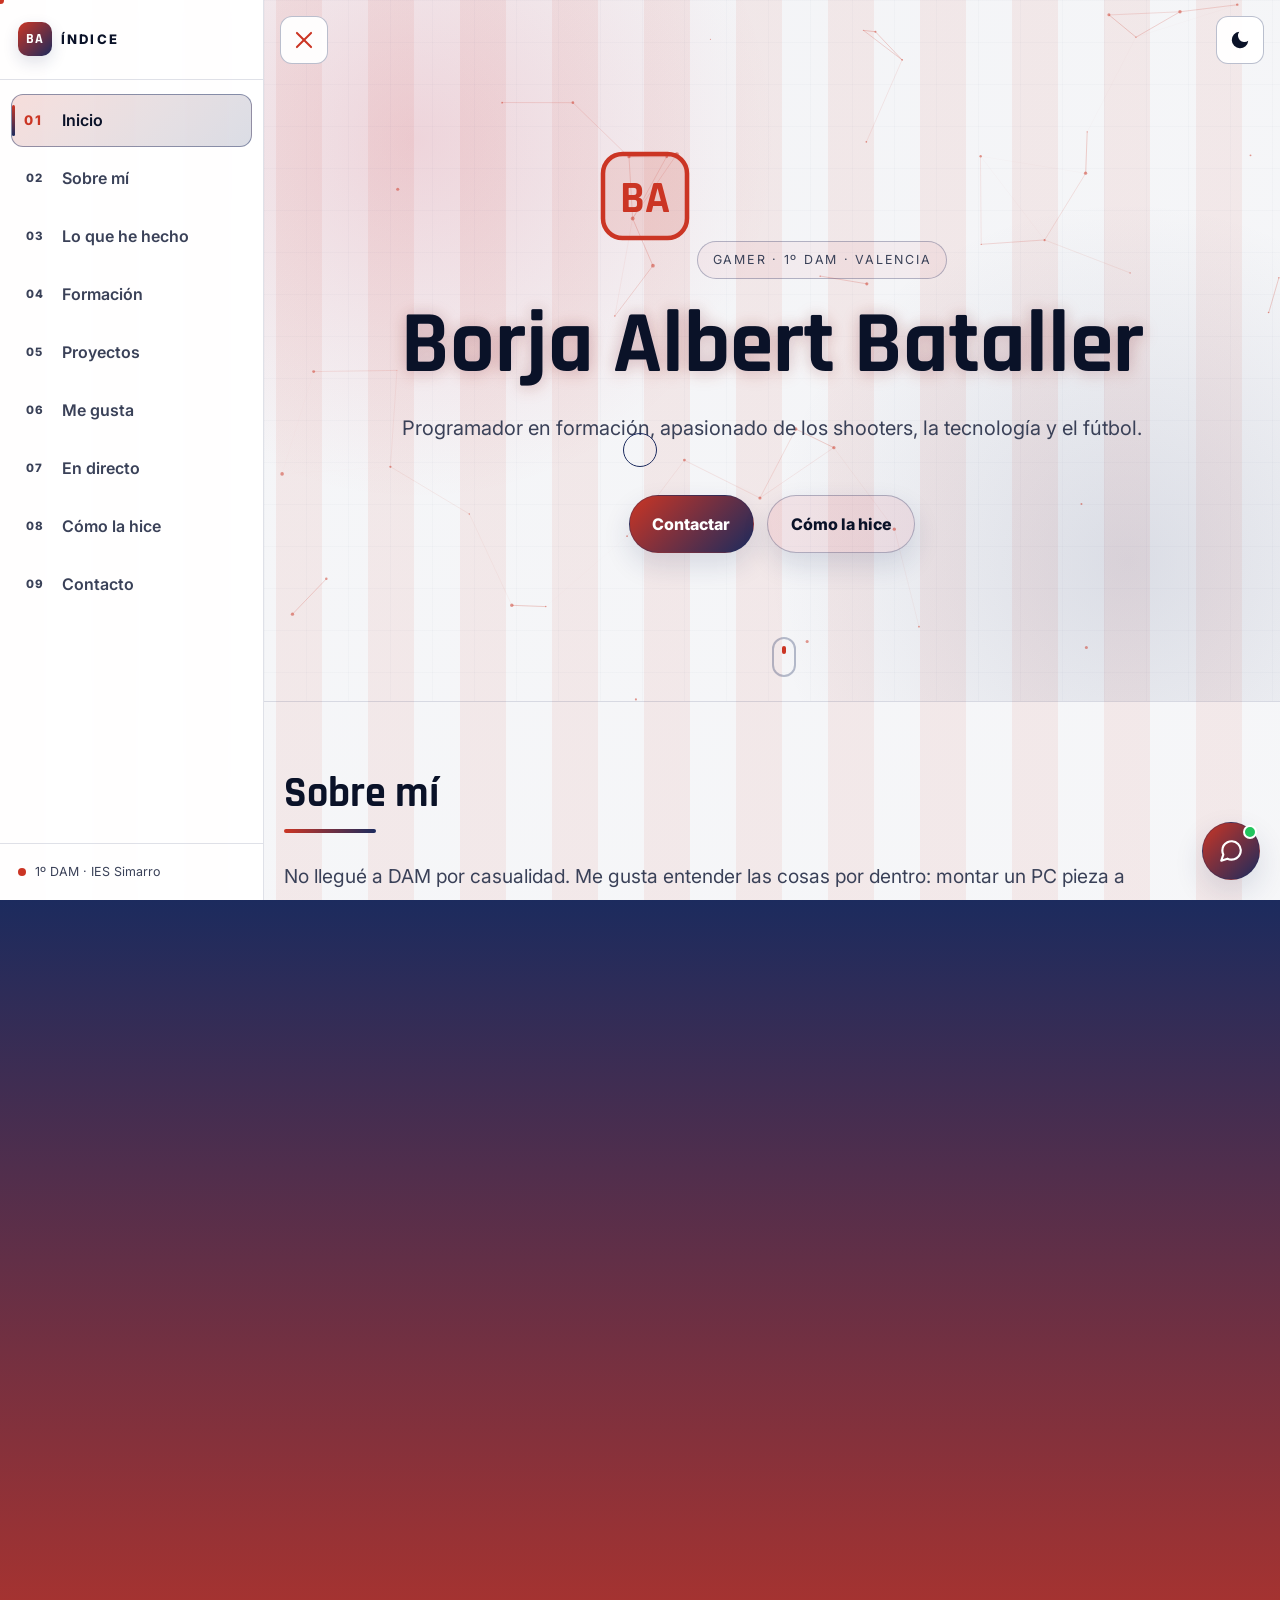
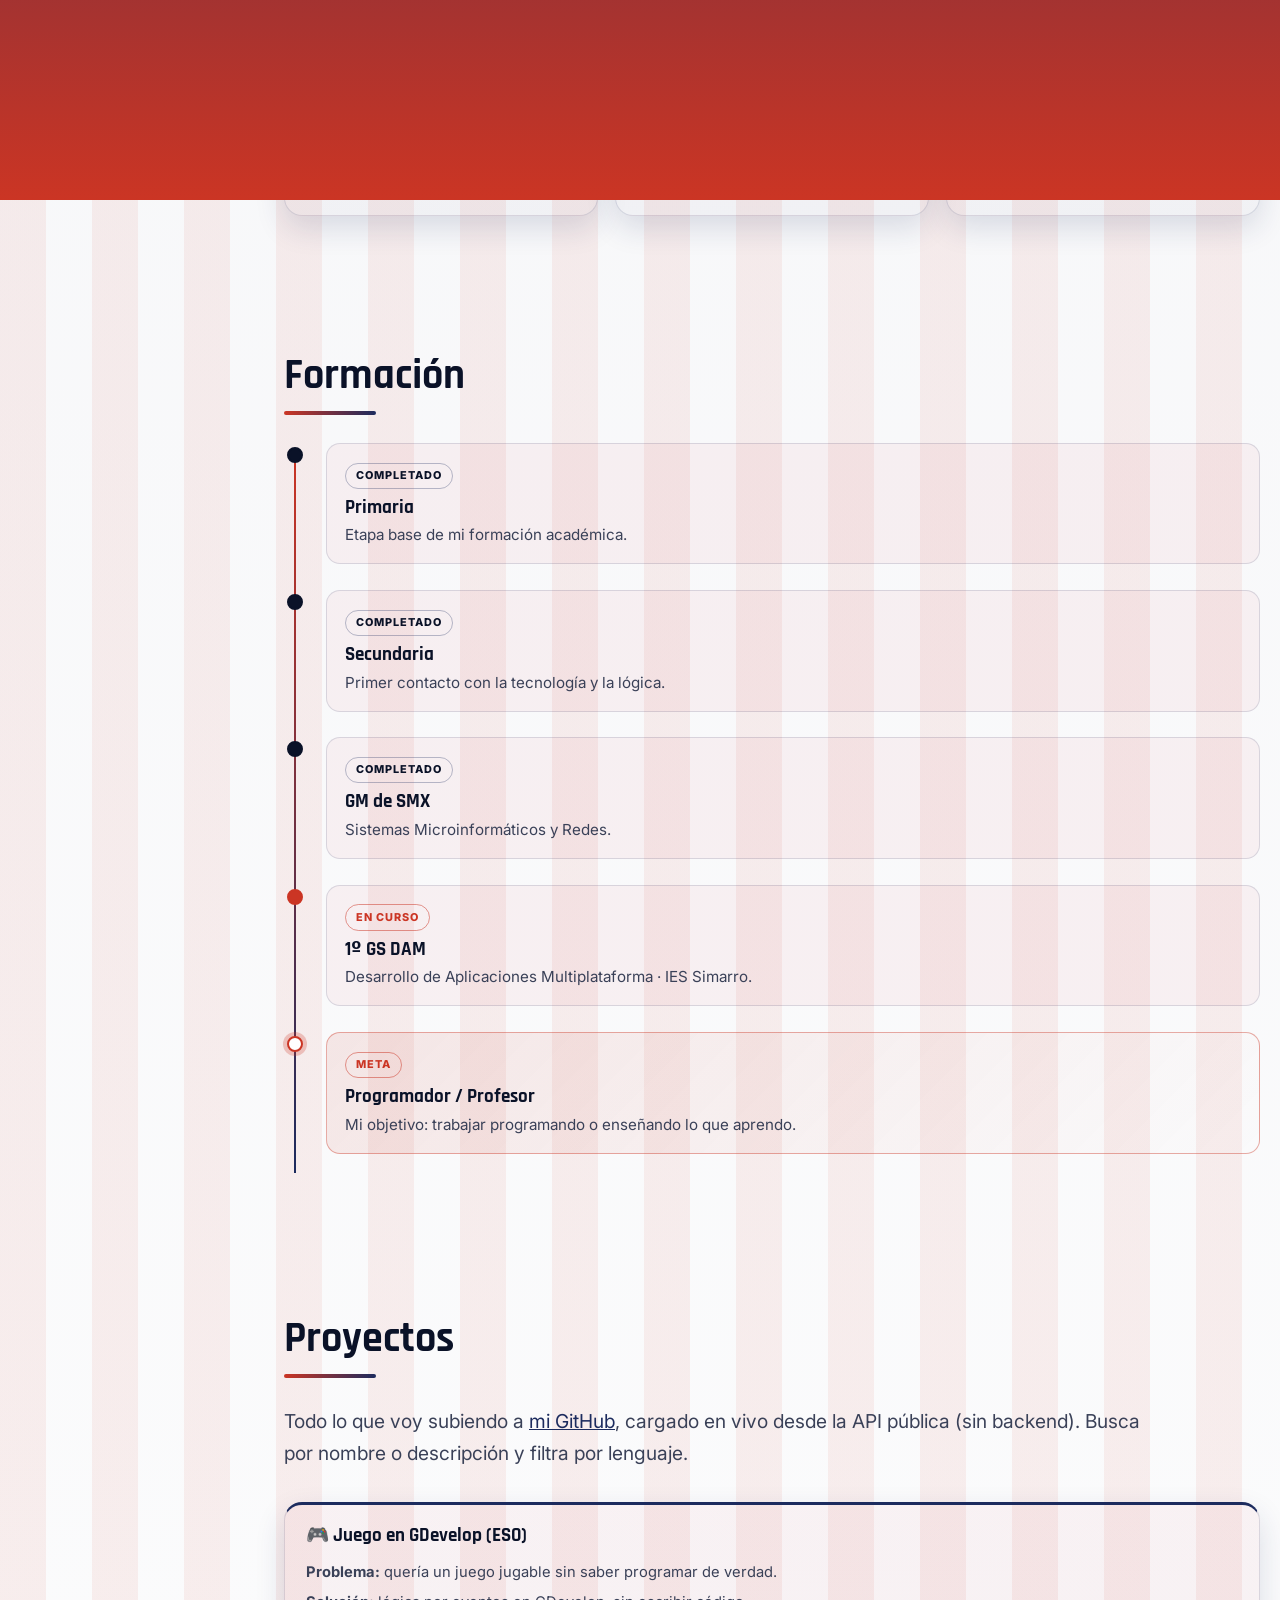
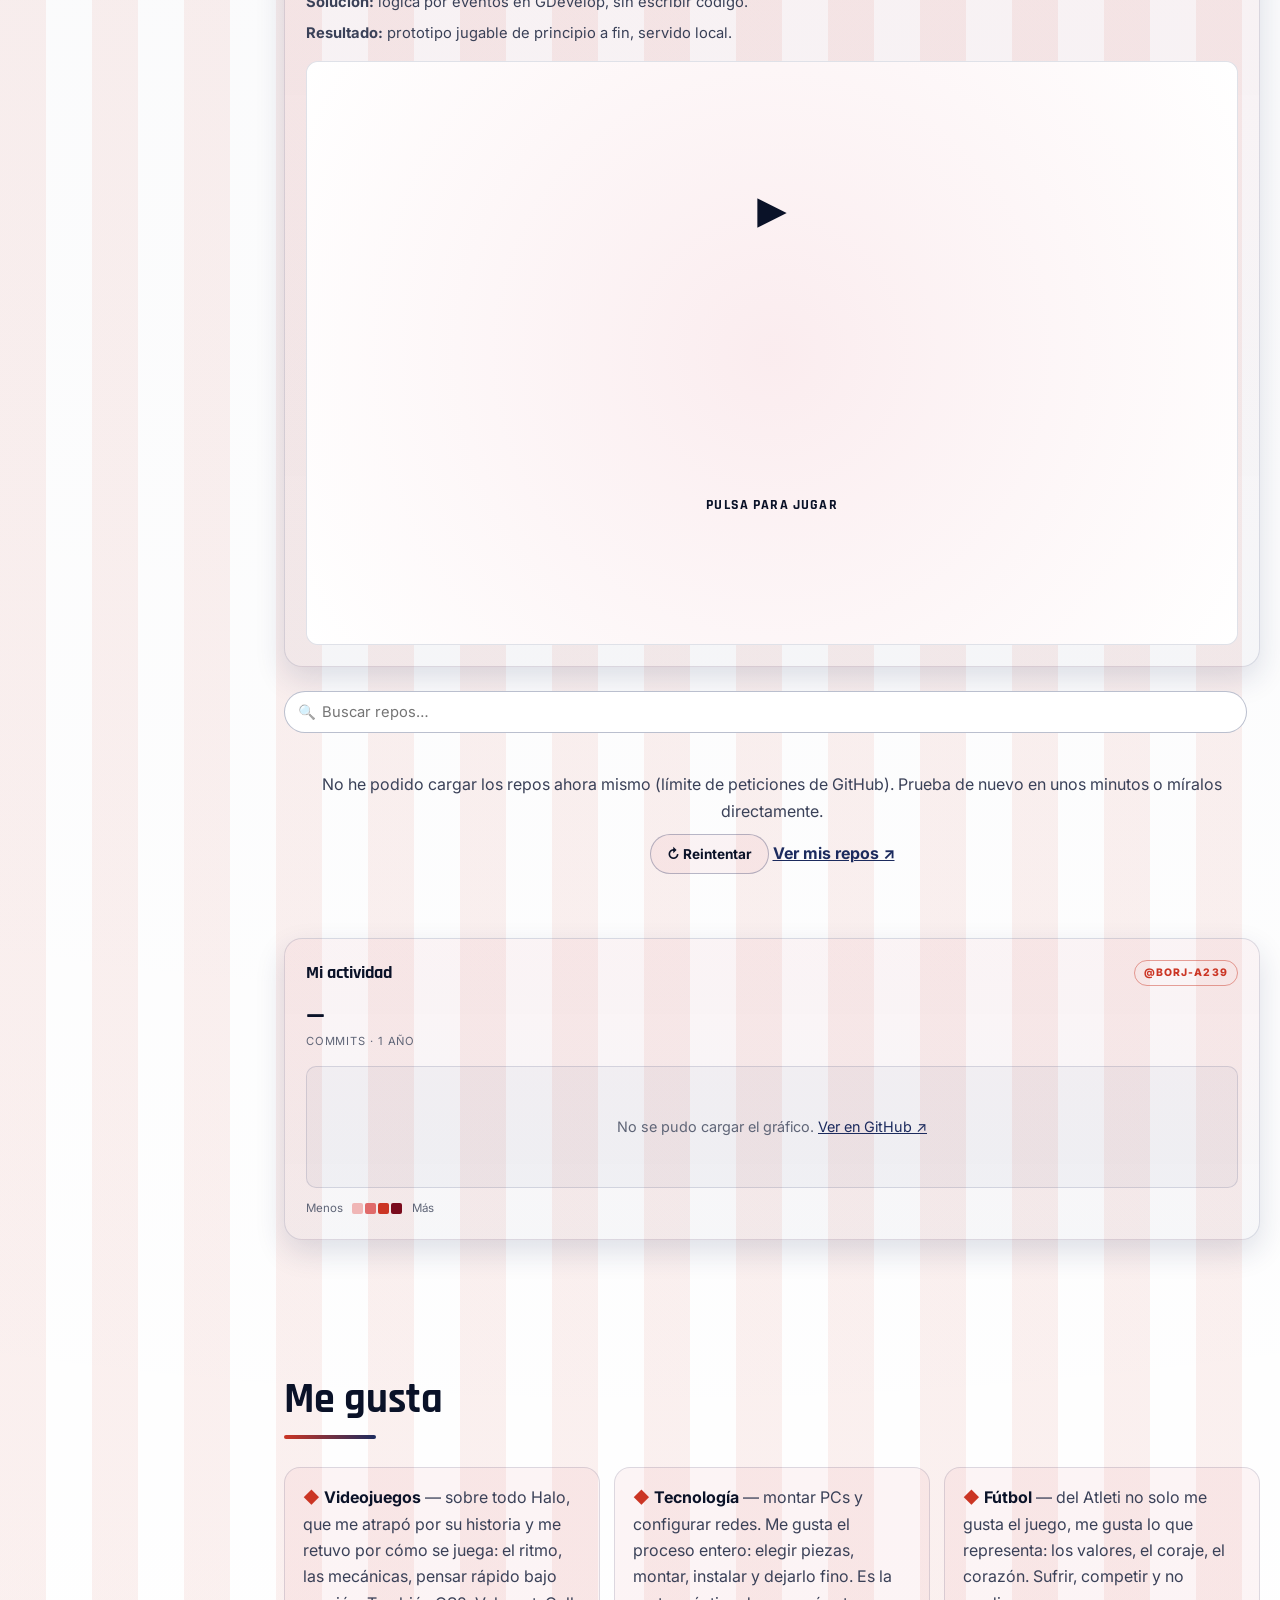
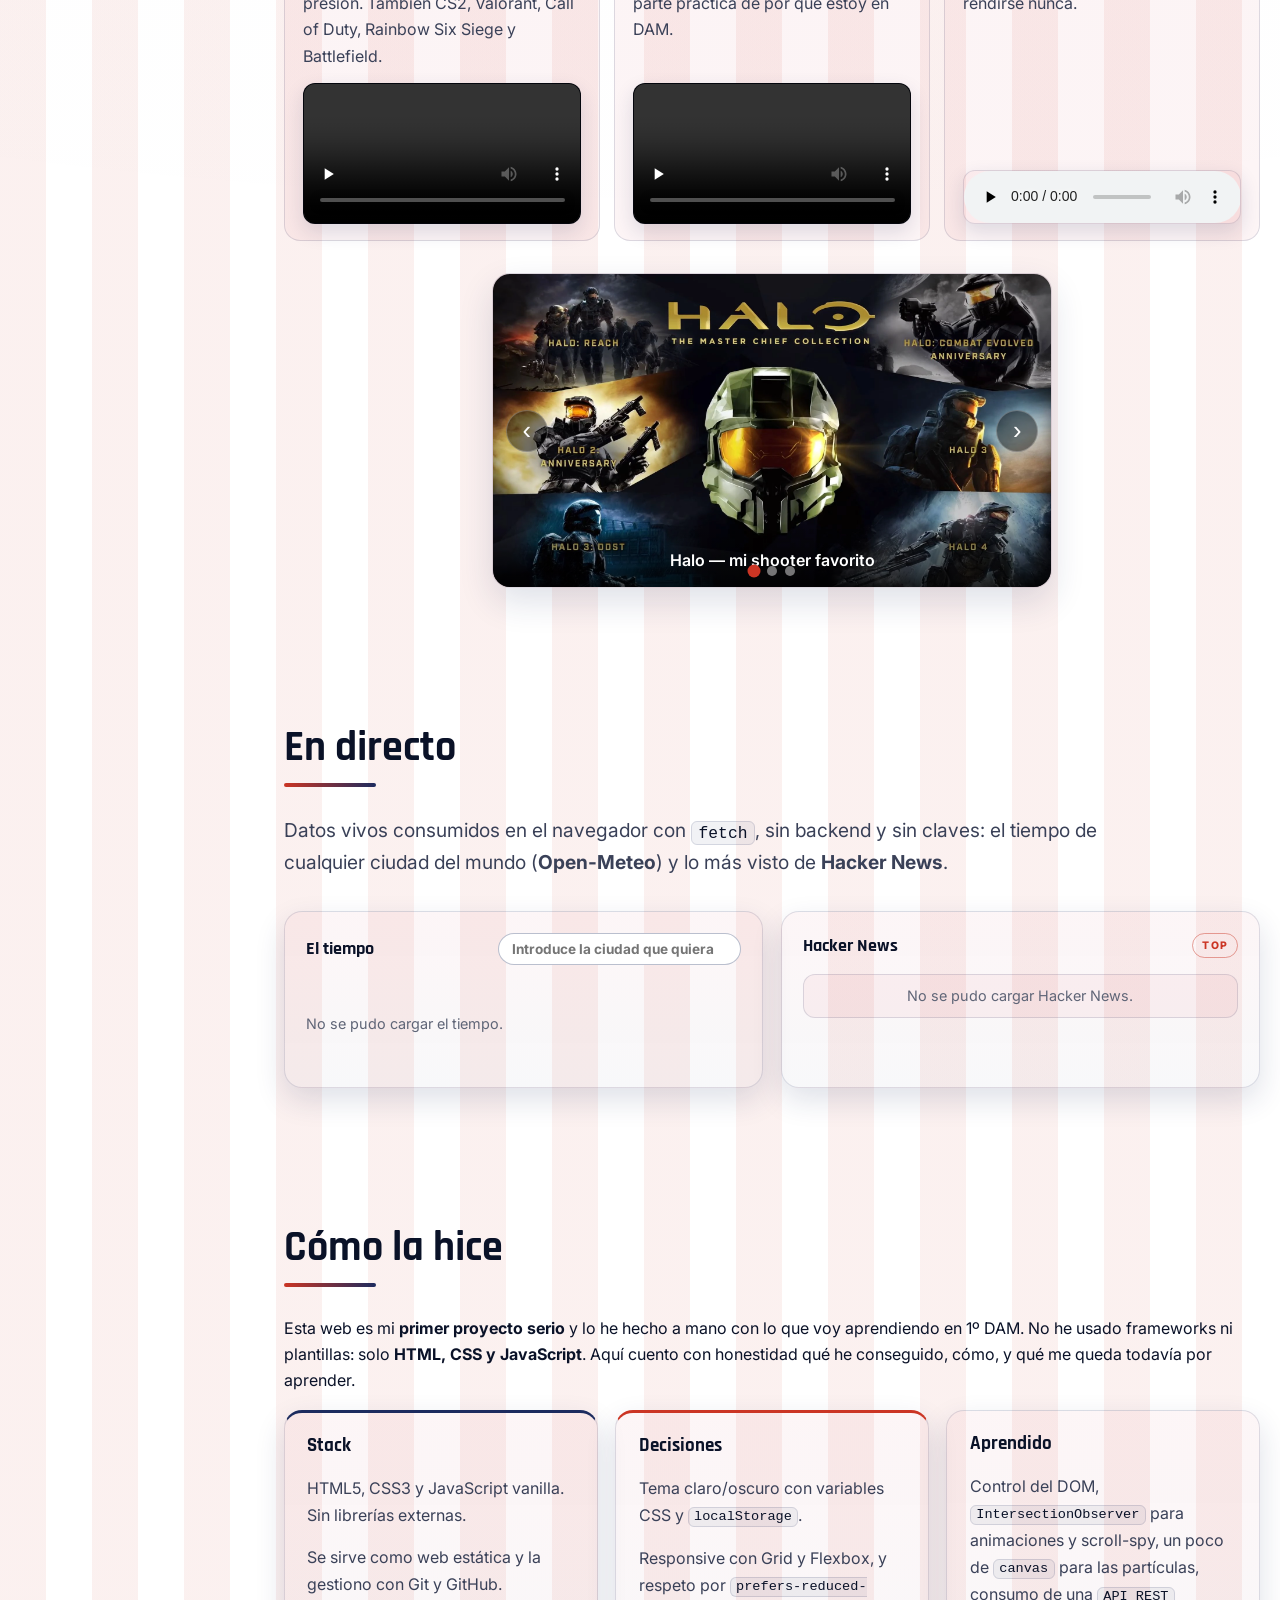
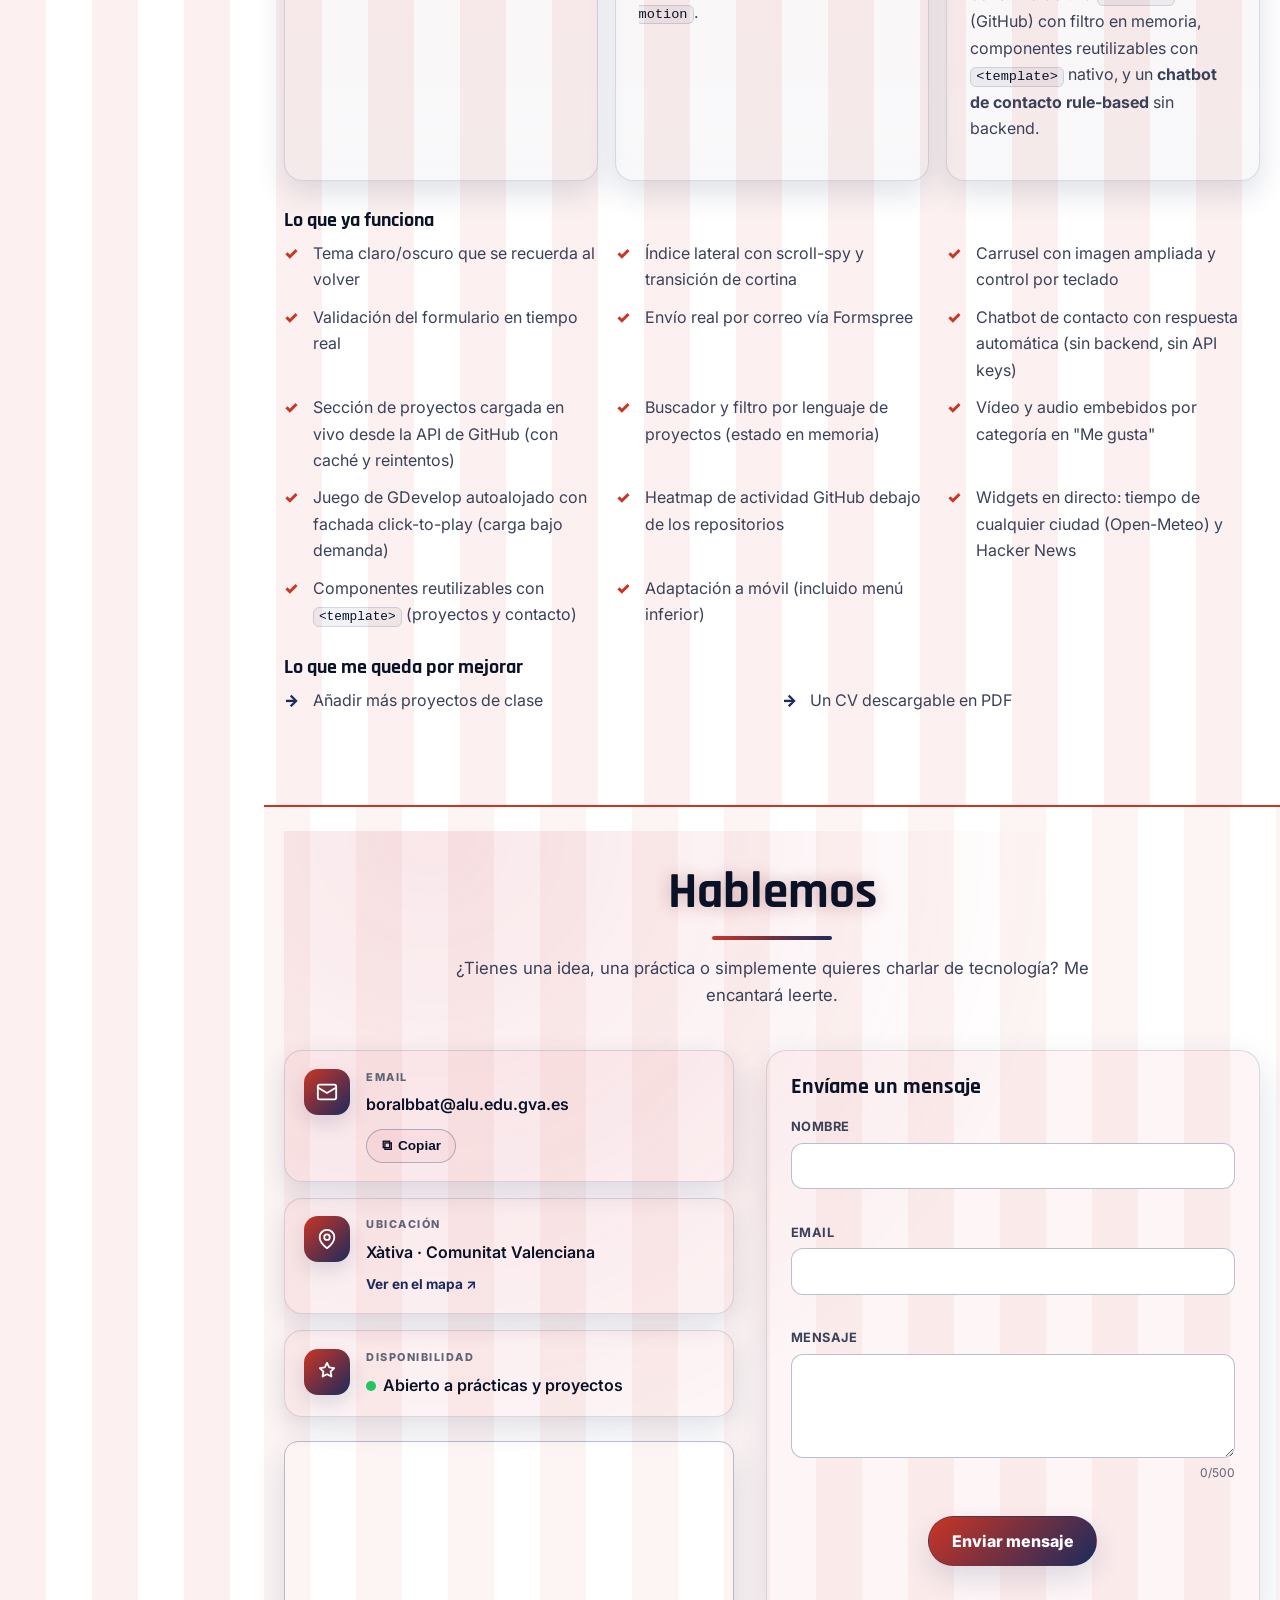
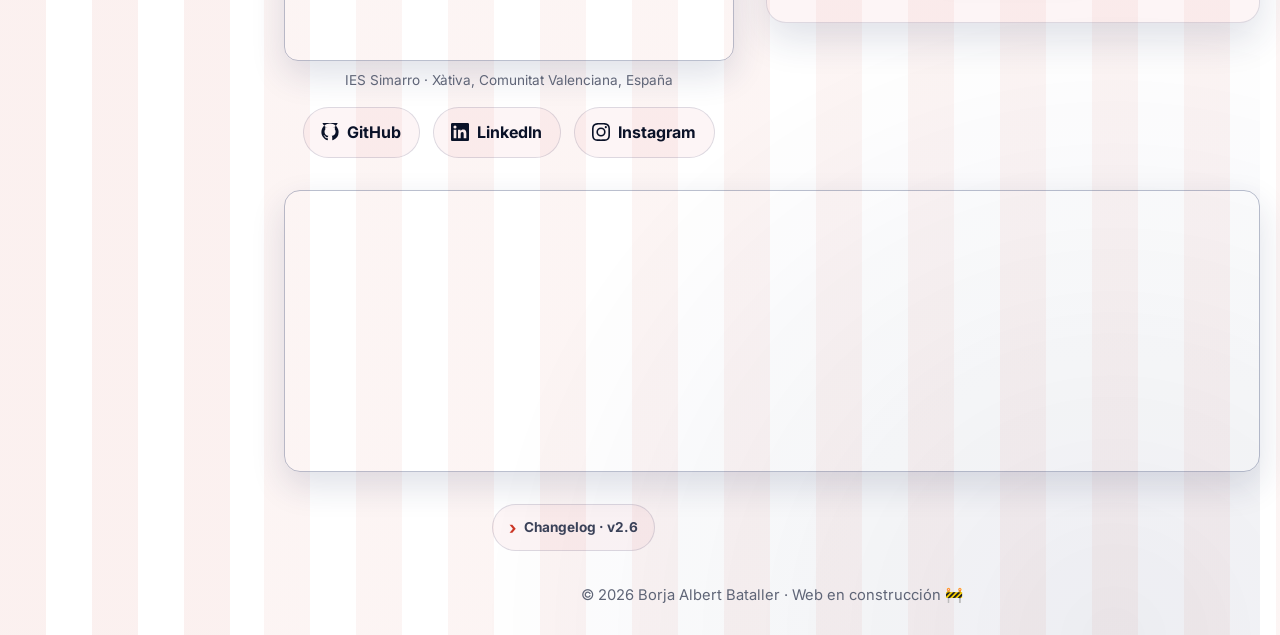
==== commit 915eed0f: "chat bot" ====
--- a/index.html
+++ b/index.html
@@ -131,10 +131,6 @@
     </div>
   </div>
 
-  <!-- [C6] TEMPLATE reutilizable de tarjeta de proyecto.
-       Se instancia N veces desde script.js con datos de la API de GitHub.
-       Ventaja: el navegador no parsea HTML desde string (más rápido) y no
-       hace falta innerHTML con datos externos (más seguro). -->
   <template id="tpl-project">
     <article class="project-card">
       <div class="pc-head">
@@ -151,8 +147,6 @@
     </article>
   </template>
 
-  <!-- [C6] TEMPLATE reutilizable de tarjeta de contacto.
-       Las 3 info-cards del footer se generan clonando este único template. -->
   <template id="tpl-info-card">
     <div class="info-card">
       <span class="info-icon" aria-hidden="true"></span>
@@ -415,7 +409,7 @@
           </article>
           <article class="card">
             <h3>Aprendido</h3>
-            <p>Control del DOM, <code>IntersectionObserver</code> para animaciones y scroll-spy, un poco de <code>canvas</code> para las partículas, consumo de una <code>API REST</code> (GitHub) con filtro en memoria, y componentes reutilizables con <code>&lt;template&gt;</code> nativo.</p>
+            <p>Control del DOM, <code>IntersectionObserver</code> para animaciones y scroll-spy, un poco de <code>canvas</code> para las partículas, consumo de una <code>API REST</code> (GitHub) con filtro en memoria, componentes reutilizables con <code>&lt;template&gt;</code> nativo, y un <strong>chatbot de contacto rule-based</strong> sin backend.</p>
           </article>
         </div>
 
@@ -426,6 +420,7 @@
           <li>Carrusel con imagen ampliada y control por teclado</li>
           <li>Validación del formulario en tiempo real</li>
           <li>Envío real por correo vía Formspree</li>
+          <li>Chatbot de contacto con respuesta automática (sin backend, sin API keys)</li>
           <li>Sección de proyectos cargada en vivo desde la API de GitHub (con caché y reintentos)</li>
           <li>Buscador y filtro por lenguaje de proyectos (estado en memoria)</li>
           <li>Vídeo y audio embebidos por categoría en "Me gusta"</li>
@@ -453,7 +448,6 @@
 
         <div class="contact-grid">
           <div class="contact-info">
-            <!-- [C6] Las 3 info-cards se generan desde el template #tpl-info-card -->
             <div class="info-cards" id="infoCards"></div>
 
             <figure class="ies-figure">
@@ -511,8 +505,9 @@
         </div>
 
         <details class="changelog">
-          <summary>Changelog · v2.5</summary>
+          <summary>Changelog · v2.6</summary>
           <ul class="changelog-list">
+            <li><b>v2.6 — 2026</b>Xatbot de contacto con respuesta automática (rule-based, sin backend ni API keys): responde solo y puede prefillar el formulario de contacto.</li>
             <li><b>v2.5 — 2026</b>Performance del tema oscuro (glow más barato, <code>color-mix</code> precomputado, canvas sin <code>sqrt</code>) y componentes reutilizables con <code>&lt;template&gt;</code> para proyectos y contacto.</li>
             <li><b>v2.4 — 2026</b>Buscador del tiempo abierto a cualquier ciudad del mundo; caché de repos de GitHub en <code>localStorage</code> con reintento para evitar el rate limit.</li>
             <li><b>v2.3 — 2026</b>Heatmap de actividad movido a "Proyectos"; tiempo por ciudad (Open-Meteo).</li>
@@ -537,6 +532,32 @@
     </footer>
   </div>
 
+  <!-- [C1] XATBOT DE CONTACTE: botón flotante + panel. Gratis, sin backend, sin API keys. -->
+  <button class="bot-launcher" id="botLauncher" type="button" aria-label="Abrir asistente de contacto" aria-expanded="false" aria-controls="botPanel">
+    <svg viewBox="0 0 24 24" fill="none" stroke="currentColor" stroke-width="2" stroke-linecap="round" stroke-linejoin="round" aria-hidden="true">
+      <path d="M21 11.5a8.38 8.38 0 0 1-.9 3.8 8.5 8.5 0 0 1-7.6 4.7 8.38 8.38 0 0 1-3.8-.9L3 21l1.9-5.7a8.38 8.38 0 0 1-.9-3.8 8.5 8.5 0 0 1 4.7-7.6 8.38 8.38 0 0 1 3.8-.9h.5a8.48 8.48 0 0 1 8 8v.5z"></path>
+    </svg>
+    <span class="bot-badge" aria-hidden="true"></span>
+  </button>
+
+  <div class="bot-panel" id="botPanel" role="dialog" aria-modal="false" aria-label="Asistente de contacto" aria-hidden="true">
+    <header class="bot-head">
+      <span class="bot-avatar" aria-hidden="true">BA</span>
+      <div class="bot-head-txt">
+        <strong>Asistente de Borja</strong>
+        <span>Respuestas automáticas · sin servidor</span>
+      </div>
+      <button class="bot-close" id="botClose" type="button" aria-label="Cerrar asistente">✕</button>
+    </header>
+    <div class="bot-log" id="botLog" role="log" aria-live="polite" aria-label="Conversación con el asistente"></div>
+    <div class="bot-quick" id="botQuick" role="group" aria-label="Sugerencias"></div>
+    <form class="bot-form" id="botForm" autocomplete="off">
+      <label class="sr-only" for="botInput">Escribe tu pregunta al asistente</label>
+      <input id="botInput" type="text" placeholder="Escribe una pregunta…" maxlength="200" />
+      <button type="submit" class="bot-send" aria-label="Enviar pregunta">➤</button>
+    </form>
+  </div>
+
   <nav class="bottom-nav" id="bottomNav" aria-label="Navegación inferior">
     <a href="#inicio" class="bottom-link active"><span class="bn-icon">⌂</span><span class="bn-label">Inicio</span></a>
     <a href="#sobre-mi" class="bottom-link"><span class="bn-icon">☺</span><span class="bn-label">Sobre</span></a>
--- a/styles.css
+++ b/styles.css
@@ -22,13 +22,9 @@
   --shadow: rgba(0, 0, 0, 0.5);
   --loader-bg: #000000;
   --kbd-bg: rgba(255, 255, 255, 0.06);
-  /* [C6] Glow del título: blurs reducidos (antes 42/28px). Un text-shadow con
-     blur grande obliga a rasterizar capas grandes cada frame sobre fondo negro;
-     bajarlo recorta el coste de paint sin perder el efecto neón. */
   --title-glow: 0 0 24px rgba(212, 255, 0, 0.30), 0 0 14px rgba(212, 255, 0, 0.16);
   --title-glow-strong: 0 0 26px rgba(212, 255, 0, 0.50), 0 0 14px rgba(212, 255, 0, 0.28);
   --brand-grad: linear-gradient(135deg, var(--accent), var(--accent-2));
-  /* [C6] Anillo de pulso precomputado: el keyframe ya no llama a color-mix() */
   --pulse-ring: rgba(212, 255, 0, 0.60);
   --pulse-ring-0: rgba(212, 255, 0, 0.00);
   --gh0:#161b22; --gh1:#0e4429; --gh2:#006d32; --gh3:#26a641; --gh4:#39d353;
@@ -60,7 +56,6 @@
   --title-glow: 0 2px 18px rgba(203, 53, 36, 0.22), 0 0 16px rgba(28, 43, 94, 0.12);
   --title-glow-strong: 0 0 40px rgba(203, 53, 36, 0.55), 0 0 28px rgba(28, 43, 94, 0.30);
   --brand-grad: linear-gradient(135deg, var(--accent), var(--accent-2));
-  /* [C6] Anillo de pulso precomputado (rojo Atleti) */
   --pulse-ring: rgba(203, 53, 36, 0.60);
   --pulse-ring-0: rgba(203, 53, 36, 0.00);
   --gh0:#f3e3e3; --gh1:#f0b6b6; --gh2:#e06a6a; --gh3:#cb3524; --gh4:#7a0a1c;
@@ -107,6 +102,12 @@
   background: var(--kbd-bg); color: var(--text);
 }
 
+/* [C1] utilitat d'accessibilitat: text només per a lectors de pantalla */
+.sr-only {
+  position: absolute; width: 1px; height: 1px; padding: 0; margin: -1px;
+  overflow: hidden; clip: rect(0 0 0 0); white-space: nowrap; border: 0;
+}
+
 .skip-link {
   position: absolute; top: 0; left: -9999px; background: var(--accent); color: var(--on-accent);
   padding: 0.75rem 1rem; z-index: 1000; border-radius: 0 0 10px 10px; font-weight: 700; text-decoration: none;
@@ -137,7 +138,7 @@
 .cursor-ring.is-hover { width: 52px; height: 52px; border-color: var(--accent); }
 @media (pointer: fine) {
   body { cursor: none; }
-  a, button, .copy-btn, .car-btn, .nav-link, .bottom-link, .social a { cursor: none; }
+  a, button, .copy-btn, .car-btn, .nav-link, .bottom-link, .social a, .bot-launcher, .bot-close, .bot-send, .bot-chip, .bot-action { cursor: none; }
   input, textarea, label, select { cursor: text; }
   .cursor-dot, .cursor-ring { opacity: 1; }
 }
@@ -154,7 +155,8 @@
 .curtain.cover { transform: translateY(0); transition: transform 0.4s cubic-bezier(0.7, 0, 0.3, 1); }
 .curtain.reveal { transform: translateY(-100%); transition: transform 0.45s cubic-bezier(0.7, 0, 0.3, 1); }
 
-.to-top { position: fixed; right: 1.25rem; bottom: 1.25rem; z-index: 30; width: 46px; height: 46px; border: 1px solid var(--border-strong); border-radius: 50%; background: var(--panel-bg); color: var(--text); font-size: 1.2rem; font-weight: 800; cursor: pointer; opacity: 0; visibility: hidden; transform: translateY(12px); transition: opacity 0.3s ease, transform 0.3s ease, visibility 0.3s ease, background 0.2s ease, border-color 0.2s ease; }
+/* [C1] el to-top puja per no xocar amb el botó del xatbot (amb dos apilats a la dreta) */
+.to-top { position: fixed; right: 1.25rem; bottom: 6.5rem; z-index: 30; width: 46px; height: 46px; border: 1px solid var(--border-strong); border-radius: 50%; background: var(--panel-bg); color: var(--text); font-size: 1.2rem; font-weight: 800; cursor: pointer; opacity: 0; visibility: hidden; transform: translateY(12px); transition: opacity 0.3s ease, transform 0.3s ease, visibility 0.3s ease, background 0.2s ease, border-color 0.2s ease; }
 .to-top.show { opacity: 1; visibility: visible; transform: none; }
 .to-top:hover, .to-top:focus-visible { background: var(--accent); border-color: var(--accent); color: var(--on-accent); transform: translateY(-3px); }
 
@@ -481,7 +483,6 @@
 .contact-head p { margin: 0.9rem auto 0; color: var(--text-soft); font-size: 1.05rem; }
 .contact-grid { display: grid; grid-template-columns: 1fr; gap: 1.5rem; align-items: start; }
 .contact-info { display: grid; gap: 1rem; }
-/* [C6] Contenedor de las info-cards generadas desde template */
 .info-cards { display: grid; gap: 1rem; }
 .info-card {
   display: flex; gap: 1rem; align-items: flex-start;
@@ -498,7 +499,6 @@
 .info-value-slot .info-value { margin: 0; }
 .info-value a { color: var(--text); text-decoration: none; transition: color 0.2s ease; }
 .info-value a:hover { color: var(--accent-2); text-decoration: underline; }
-/* [C6] Extra (botón copiar / link mapa) alineado a la izquierda */
 .info-extra { display: grid; justify-items: start; gap: 0.3rem; }
 .info-link { justify-self: start; margin-top: 0.2rem; font-size: 0.85rem; font-weight: 700; color: var(--accent-2); text-decoration: none; }
 .info-link:hover { text-decoration: underline; }
@@ -561,6 +561,73 @@
 .confetti { position: absolute; inset: 0; z-index: 1; pointer-events: none; }
 .confetti-piece { position: absolute; top: -20px; width: 10px; height: 14px; opacity: 0.9; animation: fall linear forwards; }
 
+/* ============================================================
+   [C1] XATBOT DE CONTACTE — widget flotant, rule-based, sense backend
+   ============================================================ */
+.bot-launcher {
+  position: fixed; right: 1.25rem; bottom: 1.25rem; z-index: 80;
+  width: 58px; height: 58px; display: grid; place-items: center;
+  border: 1px solid var(--border-strong); border-radius: 50%;
+  background: var(--brand-grad); color: var(--on-accent); cursor: pointer;
+  box-shadow: 0 12px 30px var(--shadow);
+  transition: transform .2s ease, box-shadow .2s ease, filter .2s ease;
+}
+.bot-launcher svg { width: 26px; height: 26px; }
+.bot-launcher:hover, .bot-launcher:focus-visible { transform: translateY(-3px) scale(1.05); box-shadow: 0 18px 38px var(--shadow); }
+.bot-launcher .bot-badge { position: absolute; top: 2px; right: 2px; width: 14px; height: 14px; border-radius: 50%; background: #22c55e; border: 2px solid var(--bg); animation: pulseGreen 1.8s ease-in-out infinite; }
+.bot-launcher.active .bot-badge { display: none; }
+.bot-launcher.active { filter: saturate(.7); }
+
+.bot-panel {
+  position: fixed; right: 1.25rem; bottom: 6.5rem; z-index: 81;
+  width: min(360px, calc(100vw - 2.5rem)); height: min(480px, 72dvh);
+  display: flex; flex-direction: column;
+  background: var(--panel-bg); backdrop-filter: blur(10px);
+  border: 1px solid var(--border-strong); border-radius: 18px;
+  box-shadow: 0 24px 60px var(--shadow);
+  opacity: 0; visibility: hidden; transform: translateY(12px) scale(.98); transform-origin: bottom right;
+  transition: opacity .25s ease, transform .25s cubic-bezier(.22,1,.36,1), visibility .25s ease;
+}
+.bot-panel.open { opacity: 1; visibility: visible; transform: none; }
+
+.bot-head { display: flex; align-items: center; gap: .7rem; padding: .9rem 1rem; border-bottom: 1px solid var(--border); }
+.bot-avatar { width: 38px; height: 38px; border-radius: 11px; display: grid; place-items: center; background: var(--brand-grad); color: var(--on-accent); font-family: var(--font-display); font-weight: 800; font-size: .9rem; flex: none; }
+.bot-head-txt { display: grid; line-height: 1.2; min-width: 0; }
+.bot-head-txt strong { color: var(--text); font-size: .95rem; }
+.bot-head-txt span { color: var(--muted); font-size: .72rem; }
+.bot-close { margin-left: auto; border: none; background: transparent; color: var(--text-soft); font-size: 1.1rem; cursor: pointer; width: 32px; height: 32px; border-radius: 8px; transition: color .2s ease, background .2s ease, transform .2s ease; }
+.bot-close:hover, .bot-close:focus-visible { color: var(--accent); background: var(--surface-hover); transform: rotate(90deg); }
+
+.bot-log { flex: 1 1 auto; overflow-y: auto; padding: 1rem; display: flex; flex-direction: column; gap: .6rem; }
+.bot-msg { max-width: 86%; padding: .65rem .85rem; border-radius: 14px; font-size: .9rem; line-height: 1.45; }
+.bot-msg.bot { align-self: flex-start; background: var(--surface); border: 1px solid var(--border); border-bottom-left-radius: 4px; color: var(--text-soft); }
+.bot-msg.bot strong { color: var(--text); }
+.bot-msg.user { align-self: flex-end; background: var(--brand-grad); color: var(--on-accent); border-bottom-right-radius: 4px; font-weight: 600; }
+.bot-action { align-self: flex-start; margin-top: -.2rem; display: inline-flex; align-items: center; gap: .4rem; border: 1px solid var(--accent); background: var(--surface); color: var(--accent); border-radius: 999px; padding: .45rem .9rem; font: inherit; font-weight: 700; font-size: .82rem; cursor: pointer; transition: background .2s ease, color .2s ease, transform .2s ease; }
+.bot-action:hover, .bot-action:focus-visible { background: var(--accent); color: var(--on-accent); transform: translateY(-2px); }
+.bot-typing { align-self: flex-start; display: inline-flex; gap: 4px; padding: .7rem .9rem; background: var(--surface); border: 1px solid var(--border); border-radius: 14px; border-bottom-left-radius: 4px; }
+.bot-typing span { width: 7px; height: 7px; border-radius: 50%; background: var(--muted); animation: botDot 1s ease-in-out infinite; }
+.bot-typing span:nth-child(2) { animation-delay: .15s; }
+.bot-typing span:nth-child(3) { animation-delay: .3s; }
+@keyframes botDot { 0%, 60%, 100% { transform: translateY(0); opacity: .5; } 30% { transform: translateY(-4px); opacity: 1; } }
+
+.bot-quick { display: flex; flex-wrap: wrap; gap: .4rem; padding: 0 1rem .7rem; }
+.bot-quick:empty { display: none; }
+.bot-chip { border: 1px solid var(--border-strong); background: var(--surface); color: var(--text-soft); border-radius: 999px; padding: .4rem .75rem; font: inherit; font-size: .78rem; font-weight: 700; cursor: pointer; transition: background .2s ease, color .2s ease, border-color .2s ease, transform .2s ease; }
+.bot-chip:hover, .bot-chip:focus-visible { border-color: var(--accent); color: var(--text); transform: translateY(-2px); }
+
+.bot-form { display: flex; gap: .5rem; padding: .7rem 1rem calc(.7rem + env(safe-area-inset-bottom)); border-top: 1px solid var(--border); }
+.bot-form input { flex: 1 1 auto; min-width: 0; padding: .7rem .9rem; border: 1px solid var(--border-strong); border-radius: 999px; background: var(--bg-2); color: var(--text); font-family: inherit; font-size: .92rem; transition: border-color .2s ease, box-shadow .2s ease; }
+.bot-form input:focus { outline: none; border-color: var(--accent-2); box-shadow: 0 0 0 3px color-mix(in srgb, var(--accent-2) 25%, transparent); }
+.bot-send { flex: none; width: 44px; height: 44px; border: none; border-radius: 50%; background: var(--brand-grad); color: var(--on-accent); font-size: 1rem; cursor: pointer; display: grid; place-items: center; transition: transform .2s ease, box-shadow .2s ease; }
+.bot-send:hover, .bot-send:focus-visible { transform: translateY(-2px) scale(1.05); box-shadow: 0 8px 18px var(--shadow); }
+
+@media (max-width: 899px) {
+  .bot-panel { right: .75rem; left: .75rem; bottom: .75rem; width: auto; height: 70dvh; transform-origin: bottom center; }
+  .bot-launcher { bottom: calc(5.5rem + env(safe-area-inset-bottom)); }
+  .to-top { bottom: calc(12rem + env(safe-area-inset-bottom)); }
+}
+
 .reveal { opacity: 0; transform: translateY(24px); transition: opacity 0.65s ease, transform 0.65s ease; }
 .reveal.visible { opacity: 1; transform: none; }
 html:not(.js) .reveal, html:not(.js) .card, html:not(.js) .tl-item, html:not(.js) .likes li, html:not(.js) .live-card, html:not(.js) .hero-content > *, html:not(.js) .scroll-hint { opacity: 1 !important; transform: none !important; }
@@ -568,7 +635,6 @@
 
 @keyframes heroIn { from { opacity: 0; transform: translateY(28px); filter: blur(6px); } to { opacity: 1; transform: none; filter: blur(0); } }
 @keyframes glow { 0%, 100% { text-shadow: var(--title-glow); } 50% { text-shadow: var(--title-glow-strong); } }
-/* [C6] pulse sin color-mix() en runtime: usa los tokens precomputados */
 @keyframes pulse { 0%, 100% { box-shadow: 0 0 0 0 var(--pulse-ring); transform: scale(1); } 50% { box-shadow: 0 0 0 8px var(--pulse-ring-0); transform: scale(1.25); } }
 @keyframes pulseGreen { 0%, 100% { box-shadow: 0 0 0 0 rgba(34, 197, 94, 0.5); } 50% { box-shadow: 0 0 0 7px rgba(34, 197, 94, 0); } }
 @keyframes wheel { 0% { opacity: 1; transform: translateY(0); } 70% { opacity: 0; transform: translateY(12px); } 100% { opacity: 0; transform: translateY(0); } }
@@ -584,7 +650,6 @@
   .carousel-track { aspect-ratio: 16 / 10; max-height: 340px; }
   .bottom-nav { display: flex; }
   .footer { padding-bottom: 6rem; }
-  .to-top { bottom: 5.5rem; }
   .projects-tools { flex-direction: column; align-items: stretch; }
 }
 @media (min-width: 900px) {
@@ -623,6 +688,7 @@
   .loader { display: none !important; }
   .cursor-dot, .cursor-ring { display: none !important; }
   body { cursor: auto !important; }
+  .bot-typing span { animation: none !important; opacity: .7; }
 }
 
 .notfound { min-height: 100dvh; display: grid; place-content: center; justify-items: center; gap: 1rem; text-align: center; padding: 2rem; background: radial-gradient(circle at top, color-mix(in srgb, var(--bg) 88%, #1a1a24), var(--bg)); }
@@ -631,7 +697,7 @@
 .notfound .nf-title { font-size: clamp(1.7rem, 5vw, 2.6rem); }
 
 @media print {
-  .skip-link, .cursor-dot, .cursor-ring, .theme-toggle, .cv-actions, .bottom-nav { display: none !important; }
+  .skip-link, .cursor-dot, .cursor-ring, .theme-toggle, .cv-actions, .bottom-nav, .bot-launcher, .bot-panel { display: none !important; }
   body { background: #fff !important; color: #000 !important; }
   .cv-wrap { padding: 0; }
   .card, .tl-content { box-shadow: none !important; }
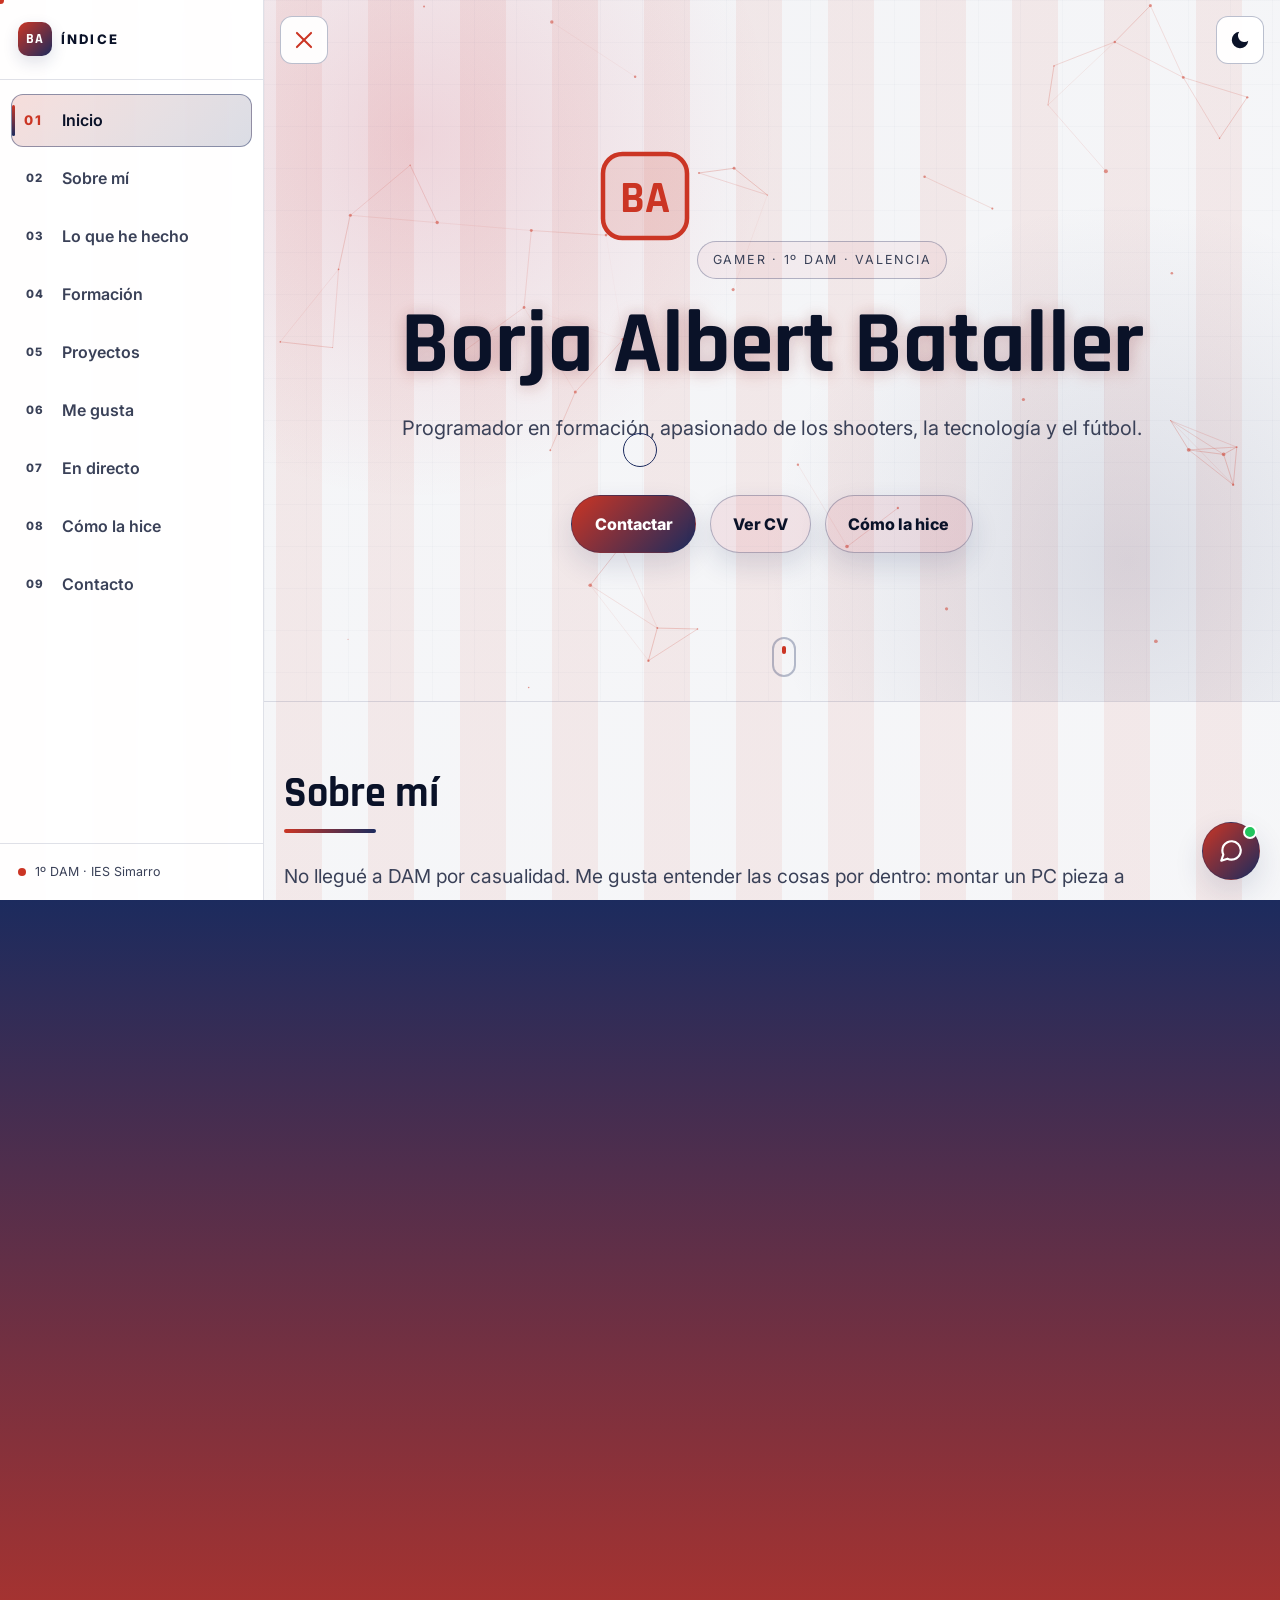
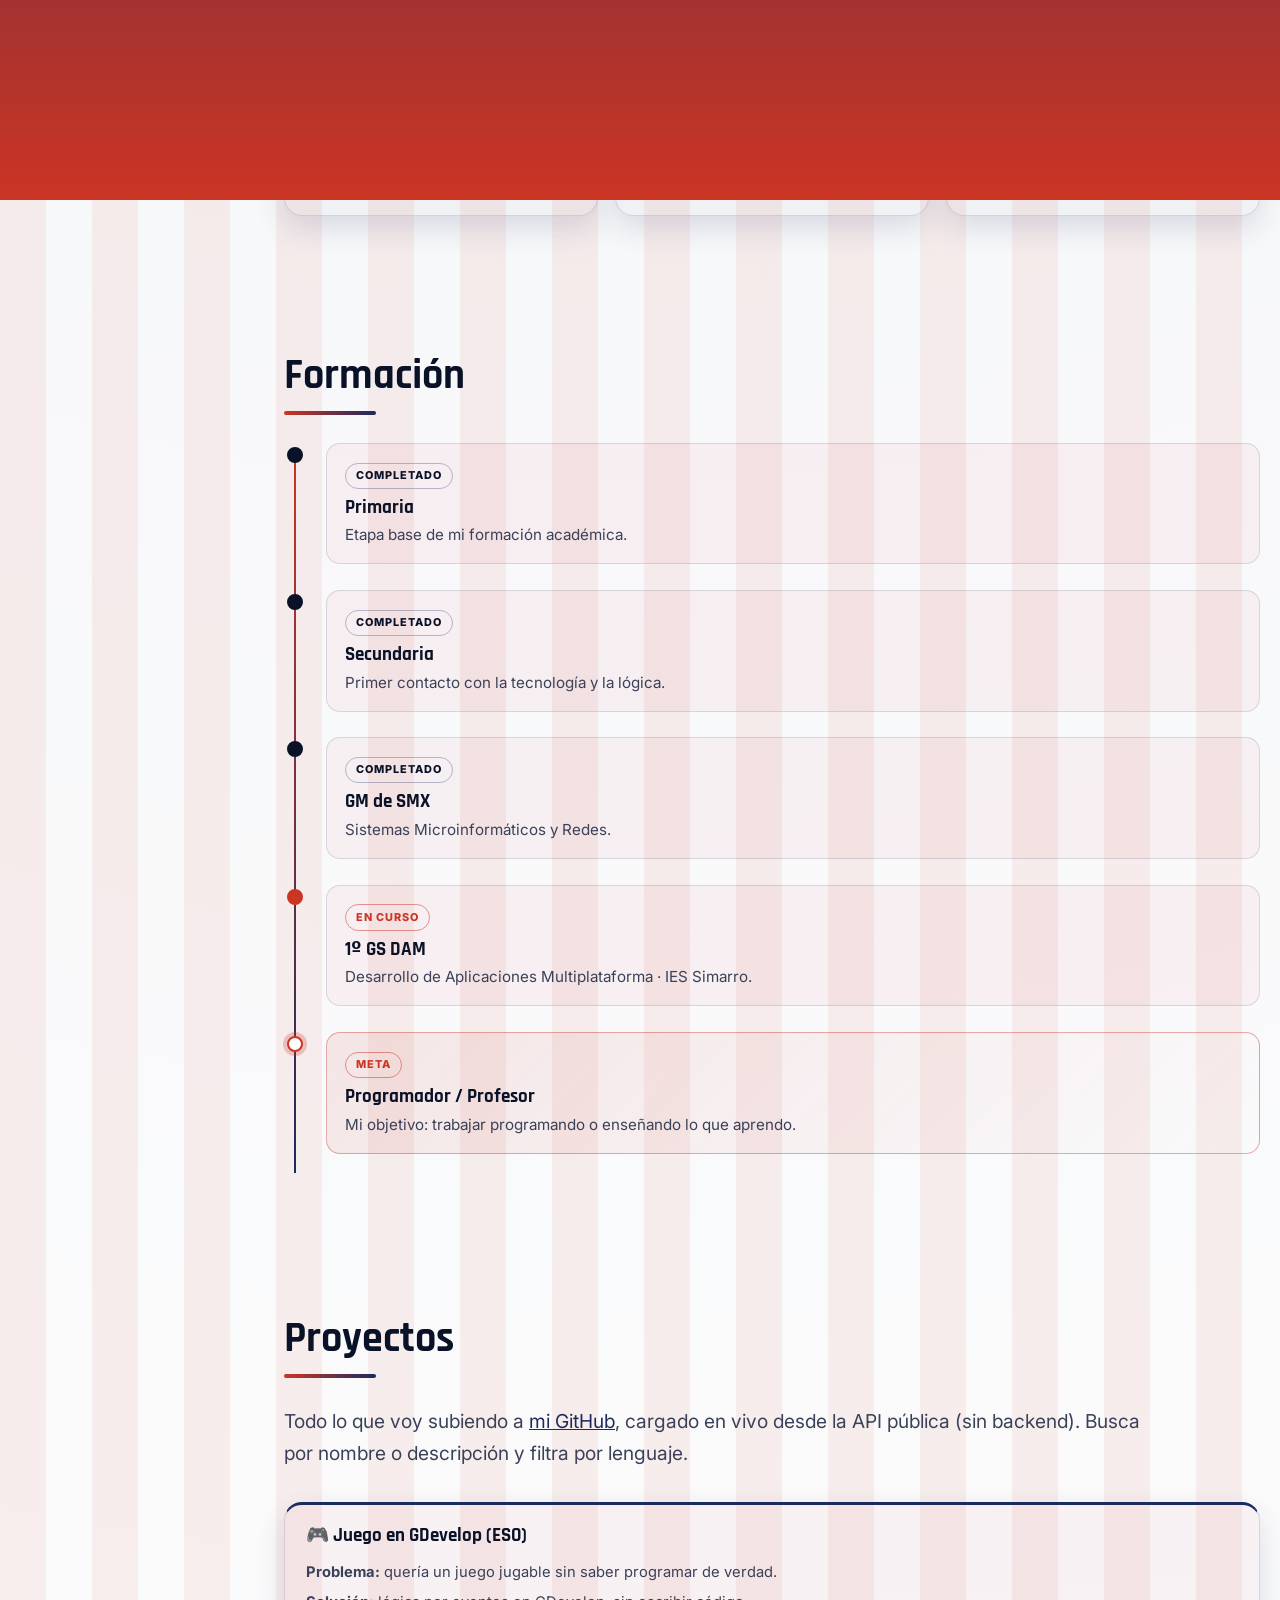
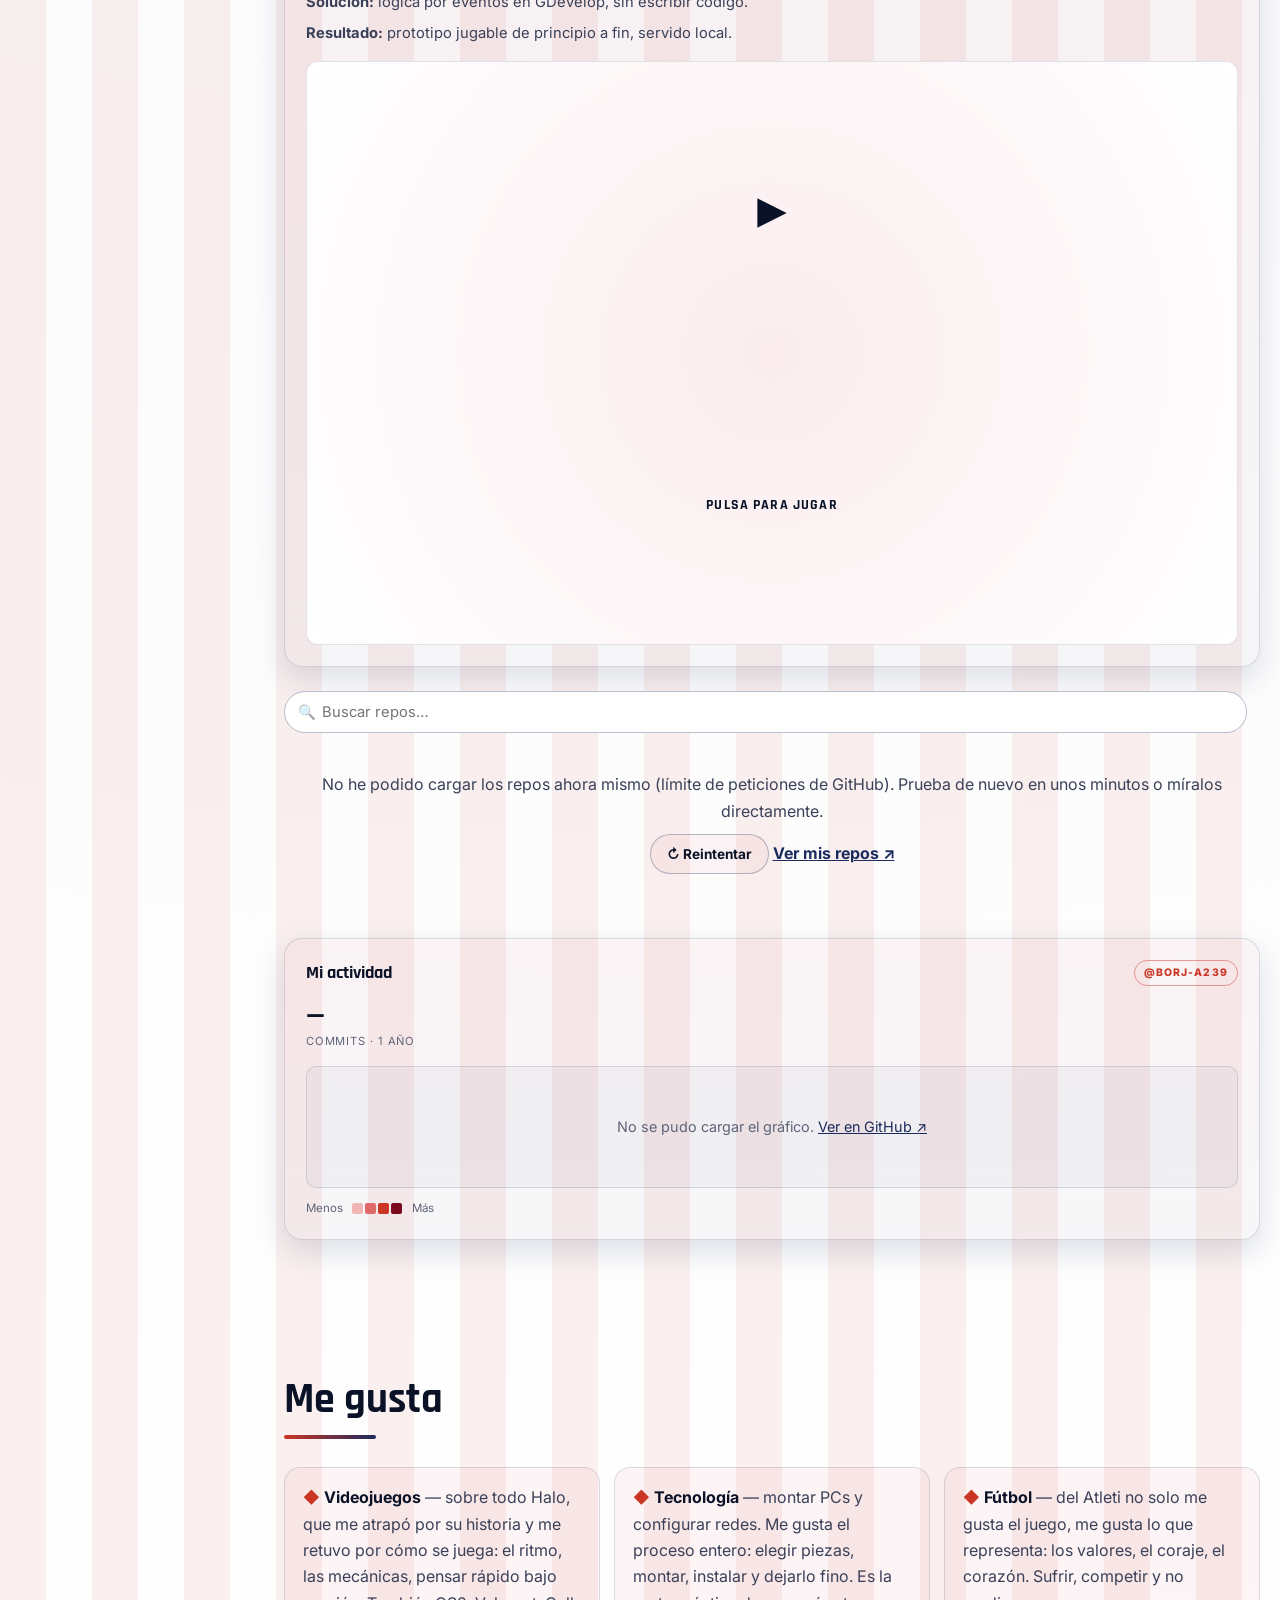
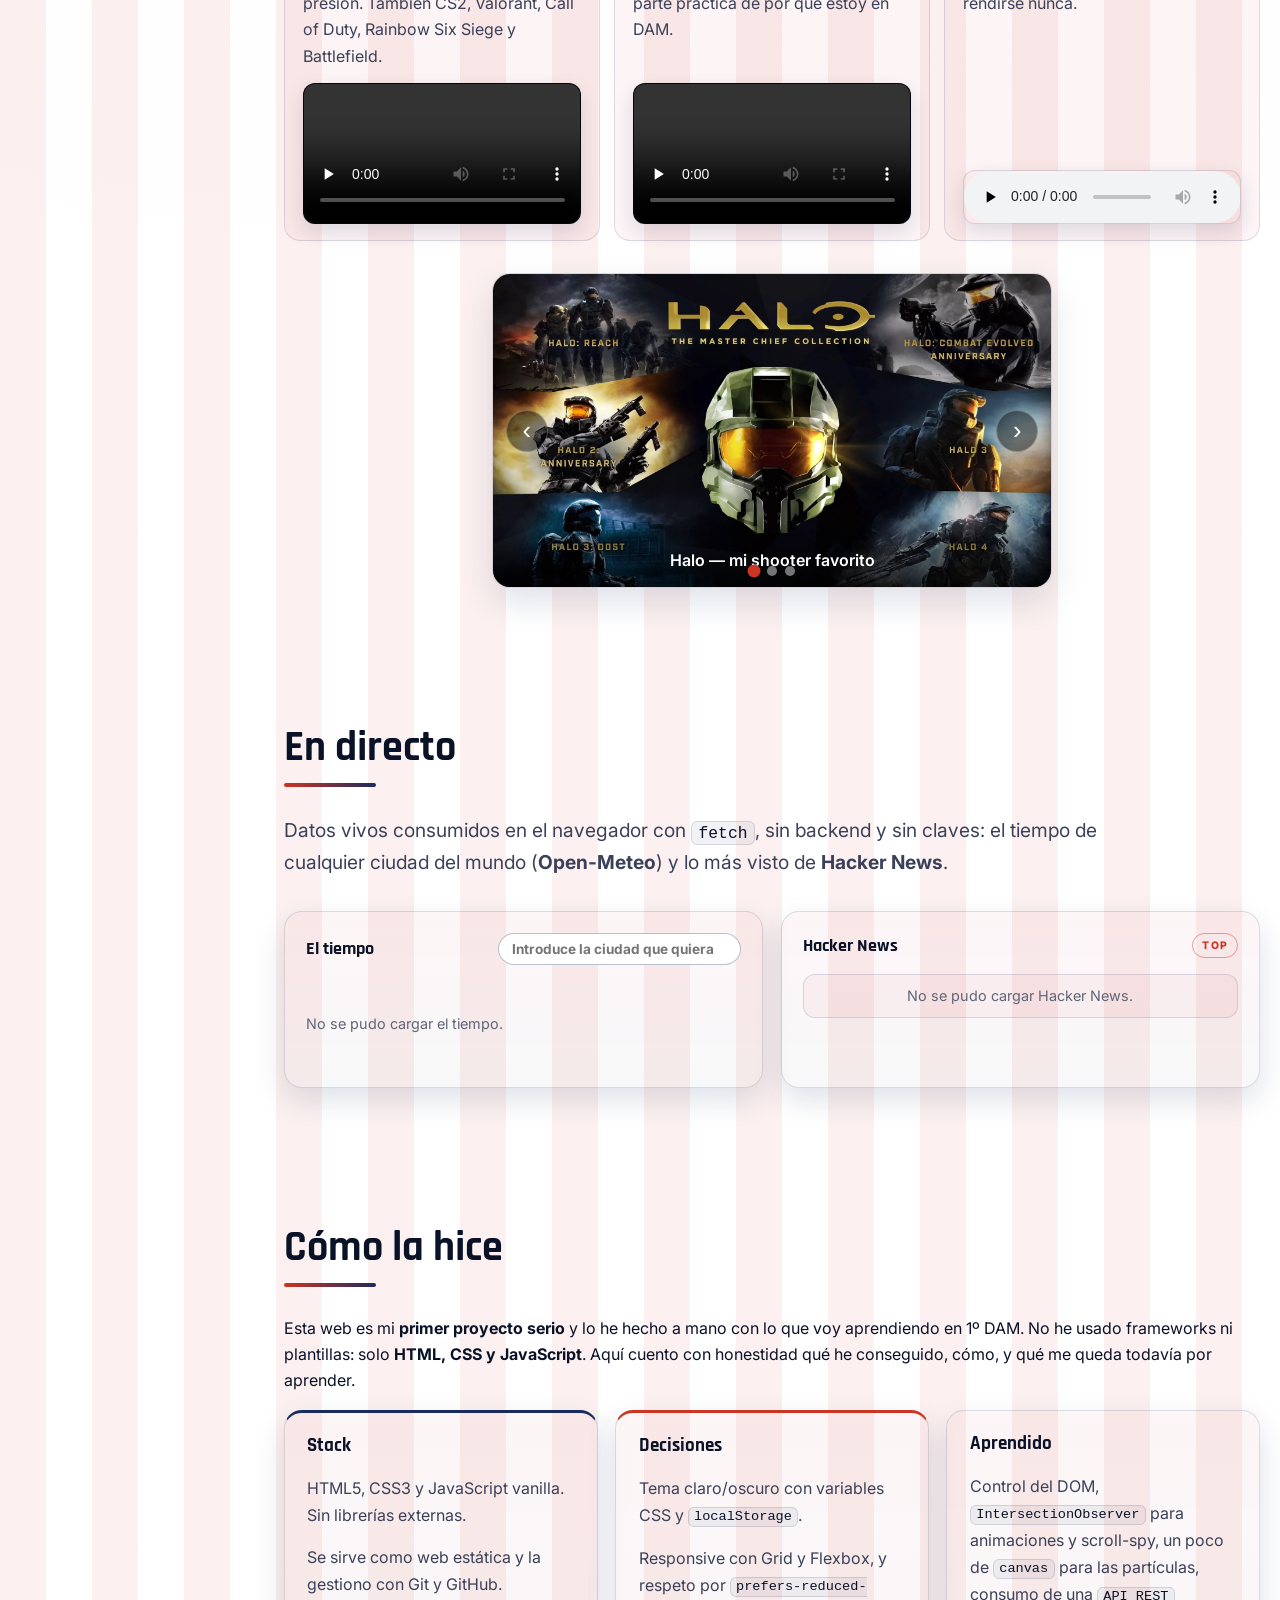
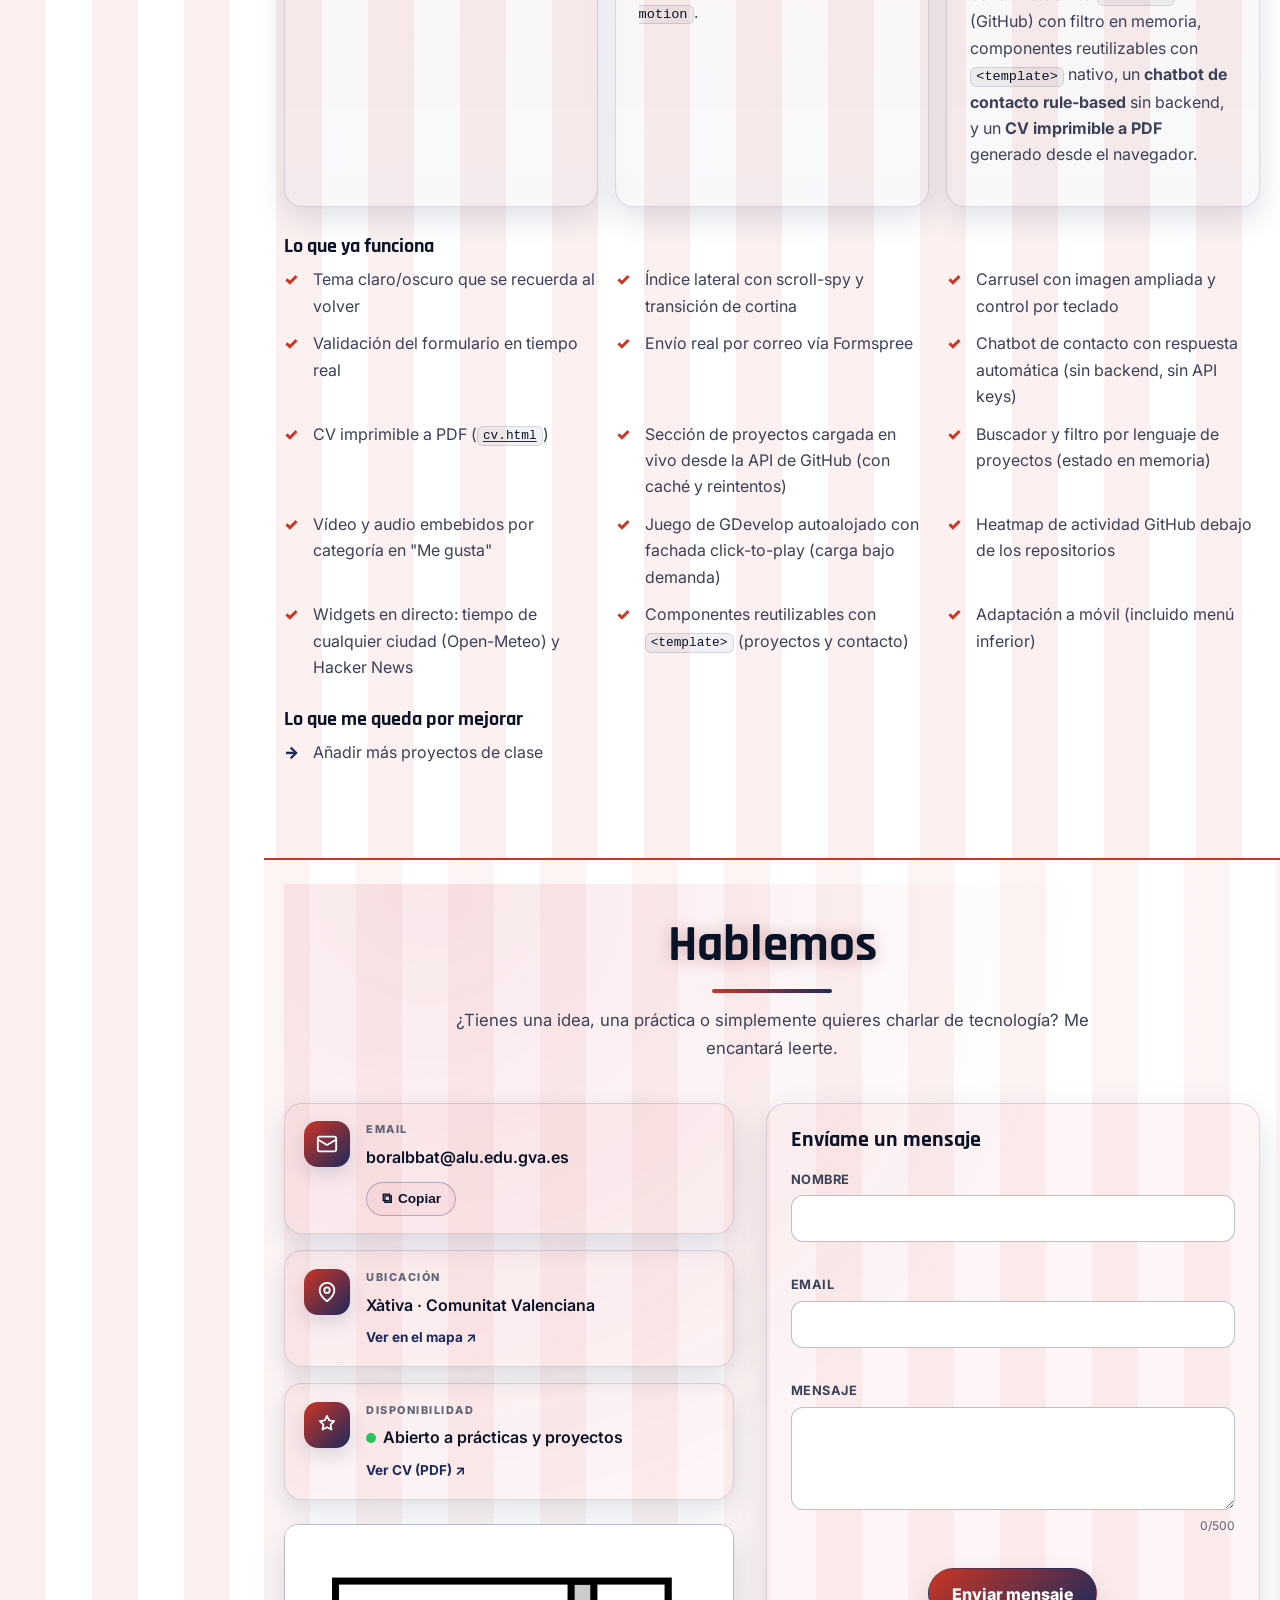
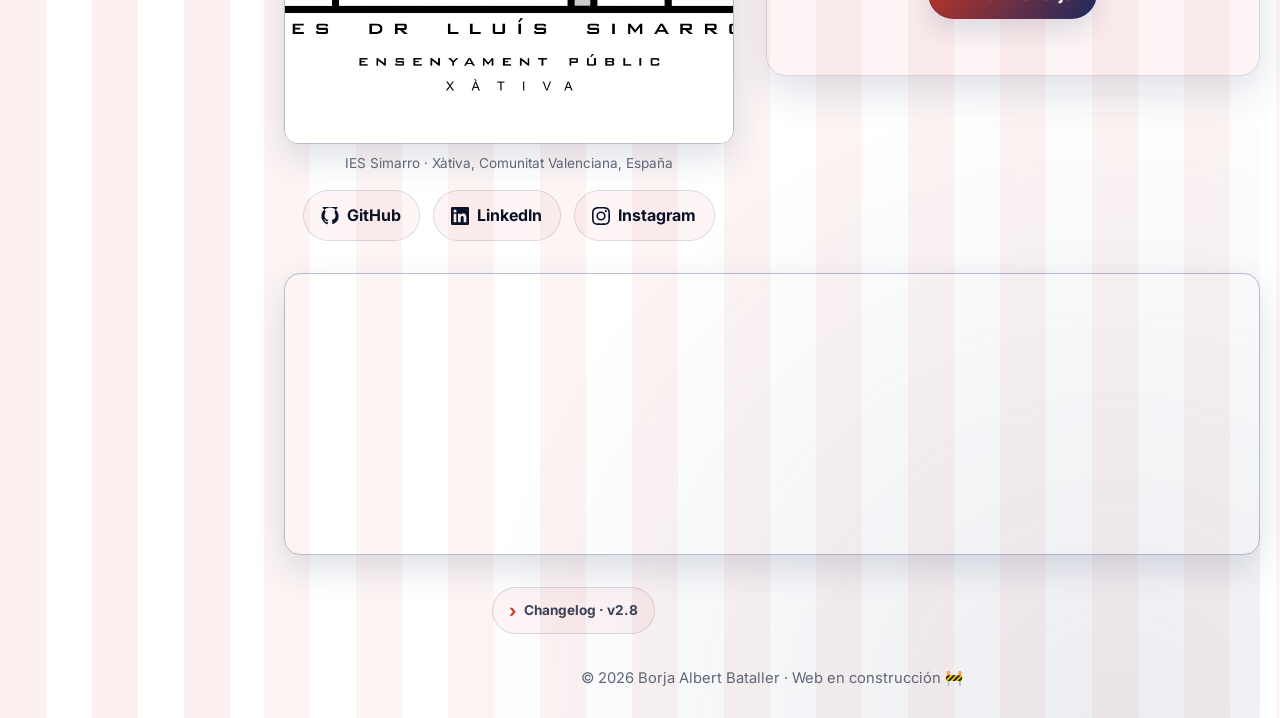
==== commit ca008bbe: "Xatbot actualizat" ====
--- a/index.html
+++ b/index.html
@@ -174,6 +174,7 @@
         <p class="tagline" id="tagline">Programador en formación, apasionado de los shooters, la tecnología y el fútbol.</p>
         <div class="hero-actions">
           <a class="btn" href="#contacto">Contactar</a>
+          <a class="btn btn-ghost" href="cv.html">Ver CV</a>
           <a class="btn btn-ghost" href="#caso">Cómo la hice</a>
         </div>
       </div>
@@ -409,7 +410,7 @@
           </article>
           <article class="card">
             <h3>Aprendido</h3>
-            <p>Control del DOM, <code>IntersectionObserver</code> para animaciones y scroll-spy, un poco de <code>canvas</code> para las partículas, consumo de una <code>API REST</code> (GitHub) con filtro en memoria, componentes reutilizables con <code>&lt;template&gt;</code> nativo, y un <strong>chatbot de contacto rule-based</strong> sin backend.</p>
+            <p>Control del DOM, <code>IntersectionObserver</code> para animaciones y scroll-spy, un poco de <code>canvas</code> para las partículas, consumo de una <code>API REST</code> (GitHub) con filtro en memoria, componentes reutilizables con <code>&lt;template&gt;</code> nativo, un <strong>chatbot de contacto rule-based</strong> sin backend, y un <strong>CV imprimible a PDF</strong> generado desde el navegador.</p>
           </article>
         </div>
 
@@ -421,6 +422,7 @@
           <li>Validación del formulario en tiempo real</li>
           <li>Envío real por correo vía Formspree</li>
           <li>Chatbot de contacto con respuesta automática (sin backend, sin API keys)</li>
+          <li>CV imprimible a PDF (<a href="cv.html"><code>cv.html</code></a>)</li>
           <li>Sección de proyectos cargada en vivo desde la API de GitHub (con caché y reintentos)</li>
           <li>Buscador y filtro por lenguaje de proyectos (estado en memoria)</li>
           <li>Vídeo y audio embebidos por categoría en "Me gusta"</li>
@@ -434,7 +436,6 @@
         <h3 class="case-sub">Lo que me queda por mejorar</h3>
         <ul class="case-list todo">
           <li>Añadir más proyectos de clase</li>
-          <li>Un CV descargable en PDF</li>
         </ul>
       </section>
     </main>
@@ -505,8 +506,10 @@
         </div>
 
         <details class="changelog">
-          <summary>Changelog · v2.6</summary>
+          <summary>Changelog · v2.8</summary>
           <ul class="changelog-list">
+            <li><b>v2.8 — 2026</b>CV imprimible (<code>cv.html</code>): perfil, formación, tecnologías y proyectos, con descarga a PDF desde el navegador. Enlazado desde el hero y la tarjeta de disponibilidad.</li>
+            <li><b>v2.7 — 2026</b>Xatbot ampliado: evaluador matemático propio (sin <code>eval()</code>), utilidades (fecha, dados, unidades, color, contraseña, IMC) y más intenciones del perfil.</li>
             <li><b>v2.6 — 2026</b>Xatbot de contacto con respuesta automática (rule-based, sin backend ni API keys): responde solo y puede prefillar el formulario de contacto.</li>
             <li><b>v2.5 — 2026</b>Performance del tema oscuro (glow más barato, <code>color-mix</code> precomputado, canvas sin <code>sqrt</code>) y componentes reutilizables con <code>&lt;template&gt;</code> para proyectos y contacto.</li>
             <li><b>v2.4 — 2026</b>Buscador del tiempo abierto a cualquier ciudad del mundo; caché de repos de GitHub en <code>localStorage</code> con reintento para evitar el rate limit.</li>
@@ -532,7 +535,6 @@
     </footer>
   </div>
 
-  <!-- [C1] XATBOT DE CONTACTE: botón flotante + panel. Gratis, sin backend, sin API keys. -->
   <button class="bot-launcher" id="botLauncher" type="button" aria-label="Abrir asistente de contacto" aria-expanded="false" aria-controls="botPanel">
     <svg viewBox="0 0 24 24" fill="none" stroke="currentColor" stroke-width="2" stroke-linecap="round" stroke-linejoin="round" aria-hidden="true">
       <path d="M21 11.5a8.38 8.38 0 0 1-.9 3.8 8.5 8.5 0 0 1-7.6 4.7 8.38 8.38 0 0 1-3.8-.9L3 21l1.9-5.7a8.38 8.38 0 0 1-.9-3.8 8.5 8.5 0 0 1 4.7-7.6 8.38 8.38 0 0 1 3.8-.9h.5a8.48 8.48 0 0 1 8 8v.5z"></path>
--- a/styles.css
+++ b/styles.css
@@ -216,8 +216,7 @@
 .hero-content .tagline { animation-delay: 0.4s; }
 .hero-content .hero-actions { animation-delay: 0.55s; }
 .badge { display: inline-block; margin: 0 0 1rem; padding: 0.5rem 0.9rem; border: 1px solid var(--border-strong); border-radius: 999px; background: var(--surface); color: var(--text-soft); font-size: 0.78rem; text-transform: uppercase; letter-spacing: 0.14em; }
-.hero h1 { margin: 0 0 1rem; font-size: clamp(2.75rem, 9vw, 5.5rem); color: var(--text); text-shadow: var(--title-glow); animation: heroIn 0.9s cubic-bezier(0.22, 1, 0.36, 1) 0.25s forwards, glow 4s ease-in-out 1s infinite; }
-.tagline { margin: 0 auto 2rem; color: var(--text-soft); font-size: clamp(1.05rem, 2.5vw, 1.25rem); min-height: 3.2rem; }
+.hero h1 { margin: 0 0 1rem; font-size: clamp(2.75rem, 9vw, 5.5rem); color: var(--text); text-shadow: var(--title-glow); animation: heroIn 0.9s cubic-bezier(0.22, 1, 0.36, 1) 0.25s forwards; }.tagline { margin: 0 auto 2rem; color: var(--text-soft); font-size: clamp(1.05rem, 2.5vw, 1.25rem); min-height: 3.2rem; }
 .hero-actions { display: flex; gap: 0.85rem; justify-content: center; flex-wrap: wrap; }
 .btn { position: relative; overflow: hidden; display: inline-flex; align-items: center; gap: 0.5rem; padding: 0.9rem 1.4rem; border-radius: 999px; text-decoration: none; font-weight: 800; color: var(--on-accent); border: 1px solid var(--border-strong); background: var(--brand-grad); box-shadow: 0 12px 28px var(--shadow); cursor: pointer; font-size: 1rem; font-family: inherit; transition: transform 0.2s ease, box-shadow 0.2s ease; }
 .btn::after { content: ""; position: absolute; top: 0; left: -120%; width: 60%; height: 100%; background: linear-gradient(120deg, transparent, rgba(255, 255, 255, 0.35), transparent); transform: skewX(-20deg); transition: left 0.5s ease; }
